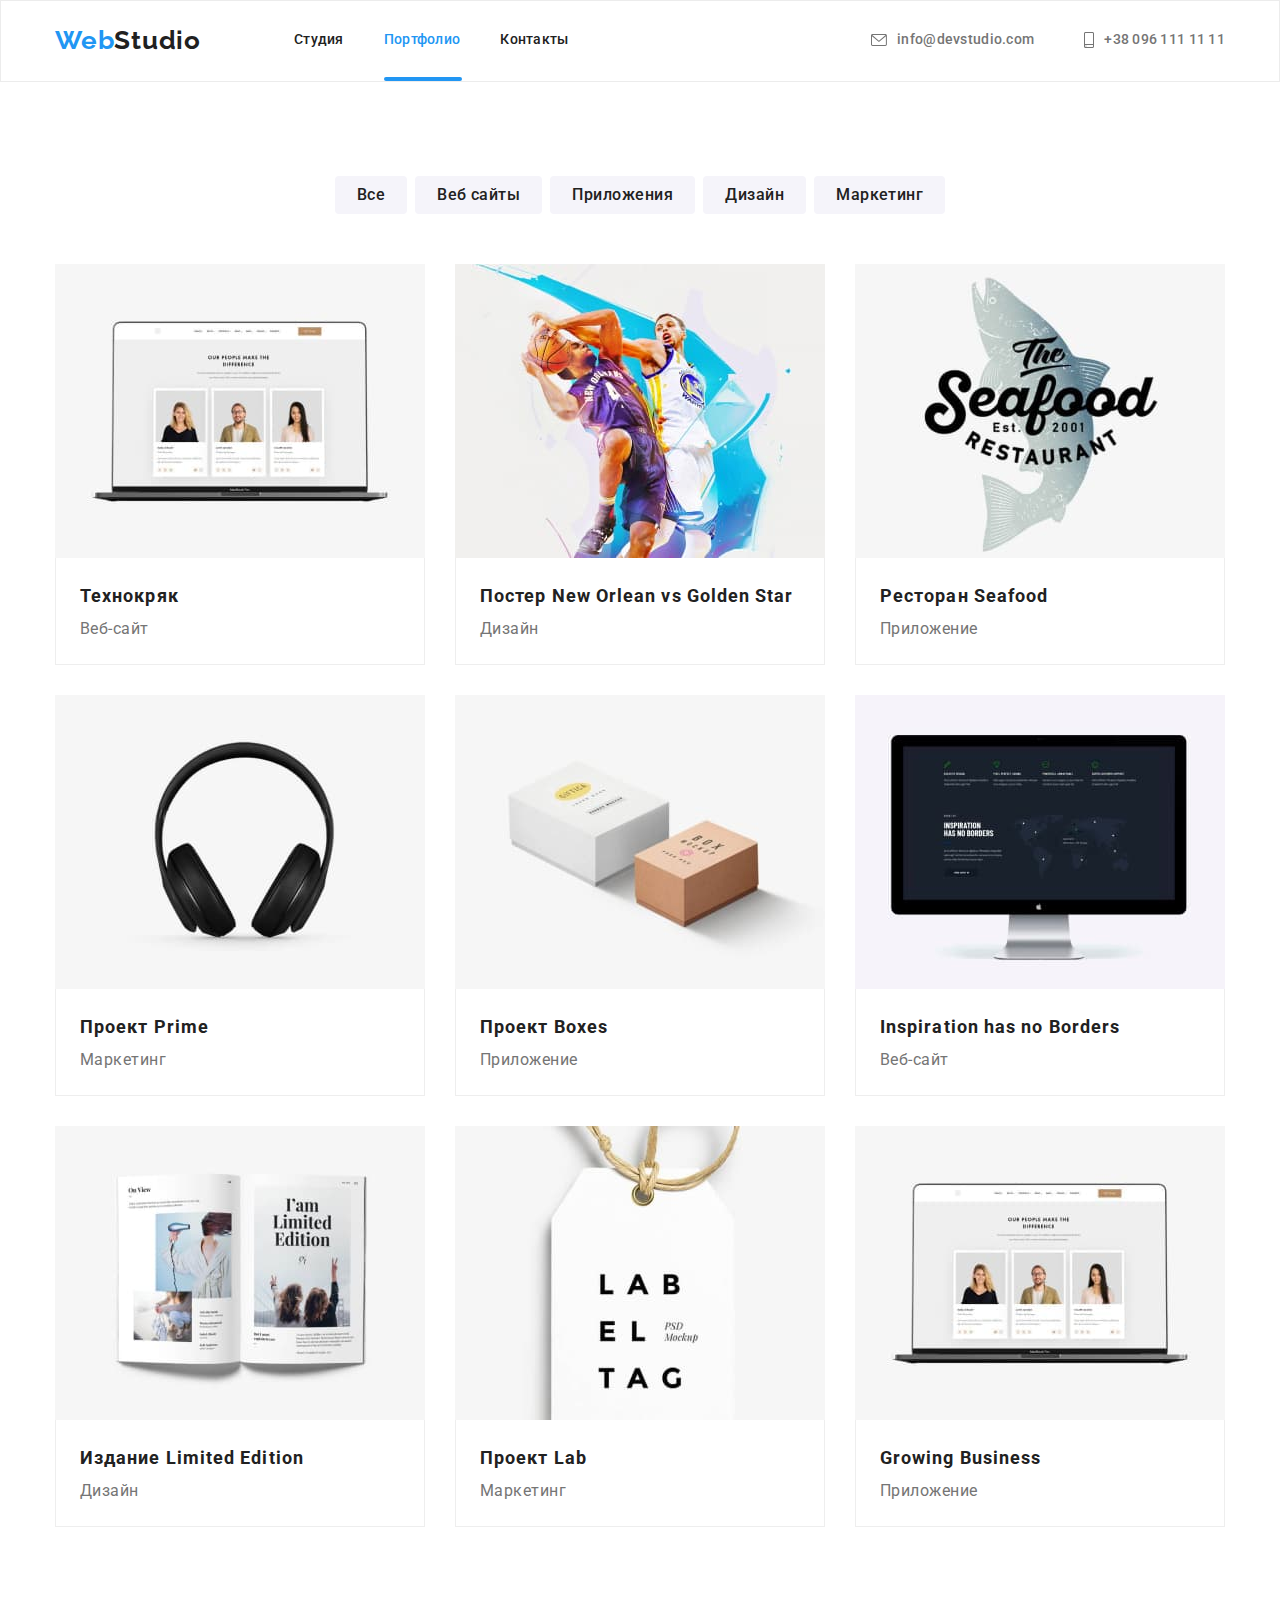
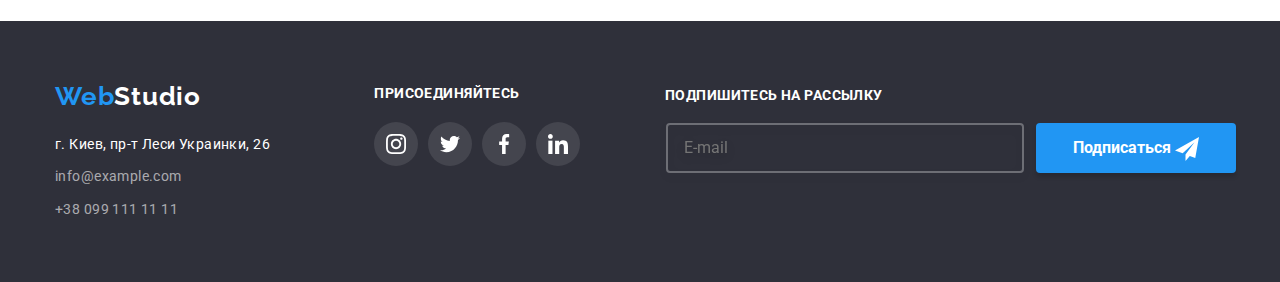
==== portfolio.html @ dbc141f5 "начало дз" ====
<!DOCTYPE html>
<html lang="ru">

<head>
    <meta charset="UTF-8">
    <meta http-equiv="X-UA-Compatible" content="IE=edge">
    <meta name="viewport" content="width=device-width, initial-scale=1.0">
    <title>WebStudio</title>
<link rel="preconnect" href="https://fonts.gstatic.com">
<link href="https://fonts.googleapis.com/css2?family=Raleway:wght@700&family=Roboto:wght@400;500;700;900&display=swap"
    rel="stylesheet">
<link rel="stylesheet" href="https://cdnjs.cloudflare.com/ajax/libs/modern-normalize/1.0.0/modern-normalize.min.css" />
<link rel="stylesheet" href="https://cdnjs.cloudflare.com/ajax/libs/animate.css/4.1.1/animate.min.css" />
<link rel="stylesheet" href="./css/main.min.css">
</head>
<body>
                                            
                                             
   <!-- HEADER -->
   <header class="header">
    <div class="container header-container"> 
      <nav class="navigation">
          <a class="logo link animate__bounce" href="./index.html" lang="en">
              <span class="logo-text"><span class="logo-two">Web</span>Studio</span>
          </a>

          <ul class="nav list">

              <li class="space"><a href="./index.html" class="link">Cтудия</a> </li>
              <li class="space"><a href="./portfolio.html" class="link current current-portfolio">Портфолио</a> </li>
              <li class="space"><a href="#" class="link">Контакты</a> </li>
          </ul>

      </nav>

      <ul class="contacts-top">
          <li class="header-contacts">
              <a href="mailto:info@devstudio.com" class="link mail-link">
               <svg class="mail-icon" width=16 height=12>
              <use href="./images/sprite.svg#icon-envelope-icon"> 
              </use>
              </svg>info@devstudio.com </a>
          </li>
          <li class="header-contacts">
              <a href="tel:+380961111111" class="link tel-link">
                  <svg class="tel-icon" width=10 height=16>
                  <use href="./images/sprite.svg#icon-smartphone-icon">
                  </use>
              </svg>+38 096 111 11 11</a>
          </li>
      </ul>
  </div>
  </header>
  <main>                                 

                                                             <!--h1 фильтра  -->
      <section class="portfolio section">
        <div class="container">
                                                      
<ul class="filters list parents"> 
   <li class="button-li"> <button type= "button" class="item"> Все </button> </li>
   <li class="button-li"> <button type="button" class="item"> Веб сайты </button> </li>
   <li class="button-li"> <button type="button" class="item"> Приложения </button> </li>
   <li class="button-li"> <button type="button" class="item"> Дизайн </button> </li>
  <li>  <button type="button" class="item"> Маркетинг </button> </li>
</ul>
                                                    <!-- h2 список наших проектов-->

                                                    
<ul class="projects list parents-projects"> 

    <li class="portfolio-page">
     <a href="#" class="portfolio-link">
        <div class="wrapper-portfolio">
          <img src="./images/laptop.jpg" alt="ноутбук" width="370" height="294">
          <p class="overlay-portfolio">Технокряк это современная площадка распространения коронавируса. Компании используют эту
            платформу для цифрового шпионажа и атак на защищённые сервера конкурентов.</p>
    </div>
    <div class="card"> 
        <h3 class="project-title">Технокряк</h3>
        <p class="project-type">Веб-сайт</p>
    </div>
    </a>
</li>

<li class="portfolio-page">
<a href="#" class="portfolio-link">
    <div class="wrapper-portfolio">
    <img src="./images/neworlean.jpg" alt="баскетболист" width="370" height="294">
    <p class="overlay-portfolio">Технокряк это современная площадка распространения коронавируса. Компании используют эту
        платформу для цифрового шпионажа и атак на защищённые сервера конкурентов.</p>
    </div>
<div class="card"> 
    <h3 class="project-title">Постер <span lang="en">New Orlean vs Golden Star</span> </h3>
    <p class="project-type">Дизайн</p>
</div>
</a>

</li>

<li class="portfolio-page">
    <a href="#" class="portfolio-link"> 
    <div class="wrapper-portfolio">
        <img src="./images/seafood.jpg" width="370" height="294" alt="лого ресторана">
       <p class="overlay-portfolio">Технокряк это современная площадка распространения коронавируса. Компании используют эту платформу для цифрового
    шпионажа и атак на защищённые сервера конкурентов.
       </p>    
    </div>

<div class="card">
    <h3 class="project-title">Ресторан <span lang="en">Seafood</span></h3>
    <p class="project-type">Приложение</p>
 </div>
    </a>
</li>

<li class="portfolio-page">
<a href="#" class="portfolio-link">
<div class="wrapper-portfolio">
    <img src="./images/headphones.jpg" alt="Наушники" width="370" height="294">
    <p class="overlay-portfolio">Технокряк это современная площадка распространения коронавируса. Компании используют эту
        платформу для цифрового
        шпионажа и атак на защищённые сервера конкурентов. </p>
</div>
<div class="card">
    <h3 class="project-title">Проект <span lang="en">Prime</span></h3>
    <p class="project-type"> Маркетинг</p>
</div>
</a>
</li>

<li class="portfolio-page">
    <a href="#" class="portfolio-link">
        <div class="wrapper-portfolio">
        <img src="./images/boxes.jpg" alt="Коробки" width="370" height="294">
        <p class="overlay-portfolio">Технокряк это современная площадка распространения коронавируса. Компании используют эту
    платформу для цифрового
    шпионажа и атак на защищённые сервера конкурентов. </p>
        </div>
<div class="card"> 
        <h3 class="project-title">Проект <span lang="en">Boxes</span></h3>
        <p class="project-type">Приложение</p>
</div>  
</a>
</li>

<li class="portfolio-page">
    <a href="#" class="portfolio-link">
        <div class="wrapper-portfolio">
        <img src="./images/computer.jpg" alt="компьютер" width="370" height="294">
        <p class="overlay-portfolio">Технокряк это современная площадка распространения коронавируса. Компании используют эту
            платформу для цифрового шпионажа и атак на защищённые сервера конкурентов. </p>
    </div>
    <div class="card">
        <h3 class="project-title"><span lang="en">Inspiration has no Borders</span></h3>
        <p class="project-type">Веб-сайт</p>
    </div>
    </a>
</li>

<li class="portfolio-page"> 
    <a href="#" class="portfolio-link">
        <div class="wrapper-portfolio">
        <img src="./images/limitededition.jpg" alt="Издание журнала" width="370" height="294">
        <p class="overlay-portfolio">Технокряк это современная площадка распространения коронавируса. Компании используют эту
            платформу для цифрового шпионажа и атак на защищённые сервера конкурентов. </p>
    </div>
    <div class="card"> 
        <h3 class="project-title">Издание <span lang="en">Limited Edition</span></h3>
        <p class="project-type">Дизайн</p>
    </div>
    </a>
</li>

<li class="portfolio-page">
    <a href="#" class="portfolio-link">
        <div class="wrapper-portfolio">
        <img src="./images/lab.jpg" alt="Маркетинговый проект" width="370" height="294">
        <p class="overlay-portfolio">Технокряк это современная площадка распространения коронавируса. Компании используют эту
            платформу для цифрового шпионажа и атак на защищённые сервера конкурентов. </p>
    </div>
    <div class="card">
        <h3 class="project-title">Проект <span lang="en">Lab</span></h3>
        <p class="project-type">Маркетинг</p>
    </div>
    </a>
</li>

<li class="portfolio-page">
    <a href="#" class="portfolio-link">
        <div class="wrapper-portfolio">
        <img src="./images/growingb.jpg" alt="ноутбук" width="370" height="294">
        <p class="overlay-portfolio">Технокряк это современная площадка распространения коронавируса. Компании используют эту
            платформу для цифрового шпионажа и атак на защищённые сервера конкурентов. </p>
    </div>
    <div class="card"> 
        <h3 class="project-title"><span lang="en">Growing Business</span></h3>
        <p class="project-type">Приложение</p>
    </div>
    </a>
</li>
</ul>
</div>
</section>
</main>
                                                            <!-- FOOTER -->
    <footer class="footer">
        <div class="container">
         <div class="footer-wrapper">
         <div class="footer-address-wrapper">
        <a class="logo link" href="./index.html" lang="en">
            <span class="footer-logo-studio"><span class="footer-web">Web</span>Studio</span>
        </a>
        <address class="footer-address">г. Киев, пр-т Леси Украинки, 26</address>

        <ul>
            <li class="footer-contact">
                <a class="footer-mail" href="mailto:info@example.com">info@example.com</a>
            </li>

            <li class="footer-contact">
                <a class="footer-tel" href="tel:+380991111111">+38 099 111 11 11</a>
            </li>
        </ul>
       </div>

            <div class="footer-social"> 
                
                <p class="footer-social-title">Присоединяйтесь</p>
               
                <ul class="footer-social-list">
                    <li class="footer-social-item">
                        <a href="#" class="footer-social-link">
                         <svg class="social-list__icon">
                            <use href="./images/sprite.svg#icon-instagram">
                        
                            </use>
                        </svg>
                       </a>
                    </li>

                      <li class="footer-social-item">
                        <a href="#" class="footer-social-link">            
                                <svg class="social-list__icon">
                                    <use href="./images/sprite.svg#icon-twitter">
                                
                                    </use>
                                </svg>
                        </a>
                    </li>
                        <li class="footer-social-item">
                           <a href="#" class="footer-social-link"> 
                            <svg class="social-list__icon">
                                
                                <use href="./images/sprite.svg#icon-facebook">
                                </use>
                            </svg>
                       </a>
                  </li>
                <li class="footer-social-item">
                    <a href="#" class="footer-social-link">
                        <svg class="social-list__icon">
                            <use href="./images/sprite.svg#icon-linkedin">
                        
                            </use>
                        </svg>
                    </a>
                  </li>  
                </ul>
            </div>
            <div class="div-input-wrapper">
                <form class="footer-form">
                    <p class="input-text">Подпишитесь на рассылку</p>
                    <div class="div-input-wrapper">
                        <label>
                            <input type="email" name="Email" class="form-input-email" placeholder="E-mail" required>
                        </label>
                        <button class="btn-footer" type="submit">Подписаться
                            <svg class="icon-send-footer" width=24 height=24>
                                <use href="./images/sprite.svg#icon-icon-send"></use>
                            </svg>
                        </button>
                    </div>
                </form>
            </div>
         </div>
      </div>
    </footer>

 </body>    

 </html>
---- css/main.min.css ----
:root{--primary-text-color: #000000;--secondary-text-color: #757575;--primary-white-color: #ffffff;--title-text-color: #212121;--accent-color: #2196f3;--accentbgr-color: #188ce8;--darkbgr-color: #2f303a;--mainbgr-color: #e5e5e5;--mainbgrtwo-color: #f5f4fa;--logo-font: Raleway;--main-font: Roboto}.visually-hidden{position:absolute !important;clip:rect(1px 1px 1px 1px);clip:rect(1px, 1px, 1px, 1px);padding:0 !important;border:0 !important;height:1px !important;width:1px !important;overflow:hidden}h1,h2,h3,h4,h5,h6,p{margin-top:0;margin-bottom:0}ul,ol{margin-top:0;margin-bottom:0;padding-left:0}img{display:block}body{background-color:var(--primary-white-color);color:var(--primary-text-color);font-family:var(--main-font),sans-serif}.link{text-decoration:none;color:inherit}ul{list-style:none}a{display:block;text-decoration:none}.section{padding-top:94px;padding-bottom:94px}.container{width:1200px;padding-left:15px;padding-right:15px;margin:0 auto}.social-list{display:flex;justify-content:space-between}.social-list__link{display:flex;align-items:center;justify-content:center;width:40px;height:40px;border-radius:50%;background-color:var(--primary-white-color);fill:#afb1b8;transition:background-color 250ms cubic-bezier(0.4, 0, 0.2, 1),fill 250ms cubic-bezier(0.4, 0, 0.2, 1)}.social-list__link:focus,.social-list__link:hover{fill:var(--primary-white-color);background-color:var(--accent-color)}.social-list__icon{width:20px;height:20px}.footer-social-list{display:flex}.footer-social-item{margin-left:10px}.footer-social-link{display:flex;background-color:rgba(255,255,255,0.1);justify-content:center;align-items:center;width:44px;height:44px;border-radius:50%;fill:var(--primary-white-color);transition:background-color 250ms cubic-bezier(0.4, 0, 0.2, 1),fill 250ms cubic-bezier(0.4, 0, 0.2, 1)}.footer-social-link:focus,.footer-social-link:hover{background-color:var(--accent-color)}.backdrop{position:fixed;top:0;left:0;width:100vw;height:100vh;background-color:rgba(0,0,0,0.2);transition-duration:250ms;transition-timing-function:cubic-bezier(0.4, 0, 0.2, 1)}.is-hidden{opacity:0;visibility:hidden;pointer-events:none}.modal{position:absolute;left:50%;top:50%;width:528px;height:581px;background-color:var(--primary-white-color);transform:translate(-50%, -50%);padding:40px}.close-btn{position:absolute;width:30px;height:30px;top:8px;right:8px;border-radius:50%;cursor:pointer;border:1px solid rgba(0,0,0,0.1);background-color:transparent;padding:0}.close-btn:focus .modal-icon,.close-btn:hover .modal-icon{fill:var(--accent-color)}.modal-icon{fill:#212121;position:absolute;top:50%;left:50%;transform:translate(-50%, -50%);transition:fill 250ms cubic-bezier(0.4, 0, 0.2, 1)}.modal-form{display:flex;flex-direction:column}.modal-form-head{font-family:var(--main-font);font-style:normal;font-weight:bold;font-size:20px;line-height:23px;text-align:center;letter-spacing:0.03em;color:var(--title-text-color);margin-bottom:30px}.modal-form-input{width:100%;height:40px;border:1px solid rgba(33,33,33,0.2);box-sizing:border-box;border-radius:4px;padding-left:42px;transition:border-color 250ms cubic-bezier(0.4, 0, 0.2, 1)}.modal-form-input:focus,.modal-form-input:hover{outline:none;border-color:var(--accent-color)}.modal-form-label{margin-top:10px;font-family:var(--main-font);font-style:normal;font-weight:normal;font-size:12px;line-height:14px;letter-spacing:0.01em;color:var(--secondary-text-color)}.modal-form-input-wrapper{position:relative;margin-top:4px;display:block}.modal-input-icon{position:absolute;top:50%;transform:translateY(-50%);left:12px;width:18px;height:18px;transition:fill 250ms cubic-bezier(0.4, 0, 0.2, 1)}.modal-form-input:focus+.modal-input-icon,.modal-form-input:hover+.modal-input-icon{fill:var(--accent-color)}.modal-form-message{width:100%;height:120px;margin-top:4px;padding:12px 16px;resize:none;transition:border-color 250ms cubic-bezier(0.4, 0, 0.2, 1);border:1px solid rgba(33,33,33,0.2);border-radius:4px}.modal-form-message:focus,.modal-form-message:hover{outline:none;border-color:var(--accent-color)}.modal-form-message::placeholder{color:var(--secondary-text-color)}.modal-form-checkbox:checked+.modal-form-checkbox-label::before{background-image:url(../images/icon-check.jpg);background-origin:border-box;border-color:transparent}.modal-form-checkbox-label{display:flex;align-items:center;font-family:var(--main-font);font-style:normal;font-weight:normal;font-size:14px;line-height:1.71;letter-spacing:0.03em;color:var(--secondary-text-color);margin-top:20px;margin-bottom:20px}.modal-form-checkbox-label::before{content:"";display:block;width:16px;height:15px;border:2px solid #212121;border-radius:2px;cursor:pointer;margin-right:7px}.modal-form-label-link{color:var(--accent-color)}.modal-form-btn{font-family:var(--main-font);font-style:normal;font-weight:bold;font-size:16px;line-height:30px;border:none;text-align:center;letter-spacing:0.06em;margin:0 auto;color:#ffffff;width:200px;height:50px;background-color:var(--accent-color);box-shadow:0px 4px 4px rgba(0,0,0,0.15);border-radius:4px;cursor:pointer;transition:background-color 250ms cubic-bezier(0.4, 0, 0.2, 1)}.modal-form-btn:hover,.modal-form-btn:focus{background-color:var(--accentbgr-color)}.header{padding-top:24px;padding-bottom:25px;border:1px solid #ececec}.header-container{display:flex;align-items:center}.navigation{display:flex;align-items:center}.nav{display:flex;align-items:center}.contacts-top{display:flex;align-items:center;margin-left:auto}.logo-two{font-family:var(--logo-font);font-style:normal;font-weight:700;font-size:26px;line-height:1.19;letter-spacing:0.03em;color:var(--accent-color)}.logo-text{font-family:var(--logo-font);font-style:normal;font-weight:700;font-size:26px;line-height:1.19;letter-spacing:0.03em;color:var(--title-text-color)}.logo{margin-right:93px;animation-duration:250ms}.nav{font-family:Roboto;font-style:normal;font-weight:500;font-size:14px;line-height:1.14;letter-spacing:0.02em;color:#212121}.nav>li:not(:last-child){margin-right:40px}.link:hover,.link:focus{color:var(--accent-color)}.list .link.current{color:var(--accent-color)}.contacts-top .link{font-family:var(--main-font);font-style:normal;font-weight:500;font-size:14px;line-height:1.14;letter-spacing:0.02em;color:#757575}.contacts-top .link:hover,.contacts-top .link:focus{color:var(--accent-color)}.header-contacts:not(:last-child){margin-right:50px}.tel-icon,.mail-icon{margin-right:10px;fill:#757575;transition:fill 250ms cubic-bezier(0.4, 0, 0.2, 1)}.mail-link:hover .mail-icon,.mail-link:focus .modal-icon,.tel-link:hover .tel-icon,.tel-link:focus .tel-icon{fill:var(--accent-color)}.mail-icon:hover,.mail-icon:focus{fill:var(--accent-color)}.tel-icon:hover,.tel-icon:focus{fill:var(--accent-color)}.mail-link,.tel-link{display:flex;align-items:center}.space{position:relative}.current-studio::after{content:"";display:block;position:absolute;width:48px;height:4px;background:var(--accent-color);border-radius:2px;bottom:-33px}.current-portfolio::after{content:"";display:block;position:absolute;width:78px;height:4px;bottom:-33px;background:#2196f3;border-radius:2px}.link{transition:color 250ms cubic-bezier(0.4, 0, 0.2, 1)}.hero-title{font-family:var(--main-font);font-style:normal;font-weight:900;font-size:44px;line-height:1.36;text-align:center;letter-spacing:0.06em;text-transform:uppercase;color:var(--primary-white-color)}.hero{background-color:var(--darkbgr-color);padding-top:200px;padding-bottom:200px;width:1600px;text-align:center;background-size:cover;background-image:linear-gradient(rgba(47,48,58,0.4), rgba(47,48,58,0.4)),url(../images/bg.jpg)}.hero-btn{color:var(--primary-white-color);background-color:var(--accent-color);font-family:var(--main-font);font-weight:700;font-size:16px;line-height:1.88;display:flex;letter-spacing:0.06em;box-shadow:0px 4px 4px rgba(0,0,0,0.15);border-radius:4px;cursor:pointer;margin-top:40px;margin-right:auto;margin-left:auto;padding-top:10px;padding-right:32px;padding-bottom:10px;padding-left:32px;border:none;transition:background-color 250ms cubic-bezier(0.4, 0, 0.2, 1),color 250ms cubic-bezier(0.4, 0, 0.2, 1)}.hero-btn:hover,.hero-btn:focus{background-color:var(--accentbgr-color)}.advantages-container{display:flex;justify-content:space-between}.advantages,.about{background-color:var(--primary-white-color)}.advantages-title{font-family:var(--main-font);font-style:normal;font-weight:bold;font-size:14px;line-height:1.14;letter-spacing:0.03em;text-transform:uppercase;color:var(--title-text-color)}.advantages-item{font-family:var(--main-font);font-style:normal;font-weight:normal;font-size:14px;line-height:1.71;letter-spacing:0.03em;color:var(--secondary-text-color);margin-top:10px}.advantages-li:not(:last-child){margin-right:30px}.icon-container{display:flex;justify-content:center;align-items:center;width:270px;height:120px;background:#f5f4fa;border-radius:4px;margin-bottom:30px}.about-container__wrapper{position:relative}.about-container__overlay{font-family:var(--main-font);font-style:normal;font-weight:bold;font-size:14px;line-height:16px;text-align:center;letter-spacing:0.03em;text-transform:uppercase;padding-top:27px;padding-bottom:27px;color:#ffffff;position:absolute;background-color:rgba(47,48,58,0.8);width:100%;height:70px;bottom:0px}.about-title{font-family:var(--main-font);font-style:normal;font-weight:bold;font-size:36px;line-height:1.16;text-align:center;letter-spacing:0.03em;color:var(--title-text-color);margin-bottom:50px}.advantages-container{display:flex;justify-content:space-between}.about-container{display:flex;justify-content:space-between}.team-section{background-color:var(--mainbgrtwo-color)}.team-title{font-family:var(--main-font);font-style:normal;font-weight:bold;font-size:36px;line-height:1.16;text-align:center;letter-spacing:0.03em;color:var(--title-text-color);margin-bottom:50px}.team-container__name{font-family:var(--main-font);font-style:normal;font-weight:500;font-size:16px;line-height:1.18;letter-spacing:0.03em;color:var(--title-text-color);text-align:center;margin-bottom:10px}.team-container__job{font-family:var(--main-font);font-style:normal;font-weight:normal;font-size:16px;line-height:19px;letter-spacing:0.03em;color:var(--secondary-text-color);text-align:center;margin-bottom:30px}.team-container__div{padding-top:30px;padding-bottom:30px;box-shadow:0px 4px 4px rgba(0,0,0,0.12),0px 1px 1px rgba(0,0,0,0.14),0px 2px 1px rgba(0,0,0,0.2);border-radius:0px 0px 4px 4px;background-color:var(--primary-white-color);padding-left:44px;padding-right:44px}.team-container__card{margin-left:30px;flex-basis:calc((100% - 120px) / 4)}.team-container{display:flex;margin-left:-30px}.subtitle{font-family:var(--main-font);font-style:normal;font-weight:bold;font-size:36px;line-height:1.16;text-align:center;letter-spacing:0.03em;color:#212121;margin-bottom:50px}.clients-list{display:flex;justify-content:space-between}.clients-list-link:hover,.clients-list-link:focus{fill:var(--accent-color);border:1px solid var(--accent-color)}.clients-list-link{width:170px;height:92px;border:1px solid #afb1b8;border-radius:4px;display:flex;justify-content:center;align-items:center;fill:#afb1b8;transition:fill 250ms cubic-bezier(0.4, 0, 0.2, 1)}.clients-list-link:hover,.clients-list-link:focus{fill:var(--accent-color);border:1px solid var(--accent-color)}.footer{background-color:var(--darkbgr-color);padding-top:60px;padding-bottom:60px}.footer-web{font-family:var(--logo-font);font-style:normal;font-weight:bold;font-size:26px;line-height:1.19;letter-spacing:0.03em;color:var(--accent-color)}.footer-logo-studio{font-family:var(--logo-font);font-style:normal;font-weight:bold;font-size:26px;line-height:1.19;letter-spacing:0.03em;color:var(--primary-white-color)}.footer-address{font-family:var(--main-font);font-style:normal;font-weight:normal;font-size:14px;line-height:1.72;letter-spacing:0.03em;color:var(--primary-white-color);margin-top:20px;margin-bottom:9px;transition:color 250ms cubic-bezier(0.4, 0, 0.2, 1)}.footer-mail,.footer-tel{font-family:var(--main-font);font-style:normal;font-weight:normal;font-size:14px;line-height:1.71;letter-spacing:0.03em;color:rgba(255,255,255,0.6);transition:color 250ms cubic-bezier(0.4, 0, 0.2, 1)}.footer-mail,.footer-mail,.footer-tel,.footer-tel{text-decoration:none}.footer-address:focus,.footer-address:hover,.footer-mail:hover,.footer-mail:focus,.footer-tel:hover,.footer-tel:focus{color:var(--accent-color)}.footer-mail,.footer-tel{text-decoration:none}.footer-contact:not(:last-child){margin-bottom:9px}.footer-wrapper{display:flex}.footer-social{margin-left:70px;margin-top:5px;justify-content:center;text-align:center}.footer-social-title{margin-bottom:20px;margin-right:50px;font-family:var(--main-font);font-style:normal;font-weight:bold;font-size:14px;line-height:1.14;letter-spacing:0.03em;text-transform:uppercase;color:var(--primary-white-color)}.footer-social-list{display:flex}.footer-social-item{margin-left:10px}.footer-social-link{display:flex;background-color:rgba(255,255,255,0.1);justify-content:center;align-items:center;width:44px;height:44px;border-radius:50%;fill:var(--primary-white-color);transition:background-color 250ms cubic-bezier(0.4, 0, 0.2, 1),fill 250ms cubic-bezier(0.4, 0, 0.2, 1)}.footer-social-link:focus,.footer-social-link:hover{background-color:var(--accent-color)}.div-input-wrapper{display:flex;margin-top:5px;margin-left:43px}.input-text{font-family:var(--main-font);font-style:normal;font-weight:bold;font-size:14px;line-height:16px;letter-spacing:0.03em;text-transform:uppercase;color:var(--primary-white-color);margin-top:1px;margin-left:42px;margin-bottom:20px}.form-input-email{width:358px;height:50px;border:2px solid rgba(255,255,255,0.3);box-sizing:border-box;filter:drop-shadow(0px 4px 4px rgba(0,0,0,0.15));border-radius:4px;outline:none;background-color:transparent;color:var(--primary-white-color);padding-left:16px}.btn-footer{position:relative;width:200px;height:50px;background-color:var(--accent-color);box-shadow:0px 4px 4px rgba(0,0,0,0.15);border-radius:4px;cursor:pointer;border:none;color:#ffffff;font-family:var(--main-font);font-style:normal;font-weight:bold;font-size:16px;line-height:30px;margin-left:12px;transition:background-color 250ms cubic-bezier(0.4, 0, 0.2, 1),color 250ms cubic-bezier(0.4, 0, 0.2, 1),box-shadow 250ms cubic-bezier(0.4, 0, 0.2, 1)}.btn-footer:hover,.btn-footer:focus{background-color:var(--accentbgr-color)}.icon-send-footer{vertical-align:middle}.main{background-color:var(--mainbgrtwo-color)}.filters .item{background-color:var(--mainbgrtwo-color);color:var(--title-text-color);font-family:var(--main-font);font-weight:500;font-size:16px;line-height:1.64;text-align:center;letter-spacing:0.03em;cursor:pointer;background:#f5f4fa;border-radius:4px;border:none;padding:6px 22px;transition:color 250ms cubic-bezier(0.4, 0, 0.2, 1),background-color 250ms cubic-bezier(0.4, 0, 0.2, 1)}.filters .item:hover,.filters .item:focus{background-color:var(--accent-color);color:var(--primary-white-color);box-shadow:0px 3px 1px rgba(0,0,0,0.1),0px 1px 2px rgba(0,0,0,0.08),0px 2px 2px rgba(0,0,0,0.12);border-radius:4px;box-shadow:0px 3px 1px rgba(0,0,0,0.1),0px 1px 2px rgba(0,0,0,0.08),0px 2px 2px rgba(0,0,0,0.12)}.button-li{margin-right:8px}.parents{display:flex;text-align:center;justify-content:center;margin-bottom:50px}.card{background:#ffffff;border:1px solid #eeeeee;box-sizing:border-box;border-top:none;padding:20px 24px}.parents-projects{display:flex;flex-wrap:wrap;margin-left:-30px;margin-top:-30px}.portfolio-page{margin-left:30px;margin-top:30px;flex-basis:calc((100% - 90px) / 3)}.portfolio-link{text-decoration:none;display:block;transition:box-shadow 250ms cubic-bezier(0.4, 0, 0.2, 1)}.portfolio-link:hover,.portfolio-link:focus{box-shadow:0px 1px 1px rgba(0,0,0,0.12),0px 4px 4px rgba(0,0,0,0.06),1px 4px 6px rgba(0,0,0,0.16)}.project-title{font-family:var(--main-font);font-style:normal;font-weight:bold;font-size:18px;line-height:2;letter-spacing:0.06em;color:var(--title-text-color)}.project-type{font-family:var(--main-font);font-style:normal;font-weight:normal;font-size:16px;line-height:1.87;letter-spacing:0.03em;color:var(--secondary-text-color)}.wrapper-portfolio{position:relative;overflow:hidden}.overlay-portfolio{position:absolute;background-color:rgba(33,150,243,0.9);font-family:var(--main-font);font-style:normal;font-weight:normal;font-size:18px;line-height:1.55;padding:63px 24px 63px 23px;width:100%;height:100%;overflow:auto;top:0;left:0;letter-spacing:0.03em;color:var(--primary-white-color);transform:translateY(100%);transition:transform 250ms cubic-bezier(0.4, 0, 0.2, 1)}.portfolio-page:focus .overlay-portfolio,.portfolio-page:hover .overlay-portfolio{transform:translateY(0%)}
/*# sourceMappingURL=main.min.css.map */
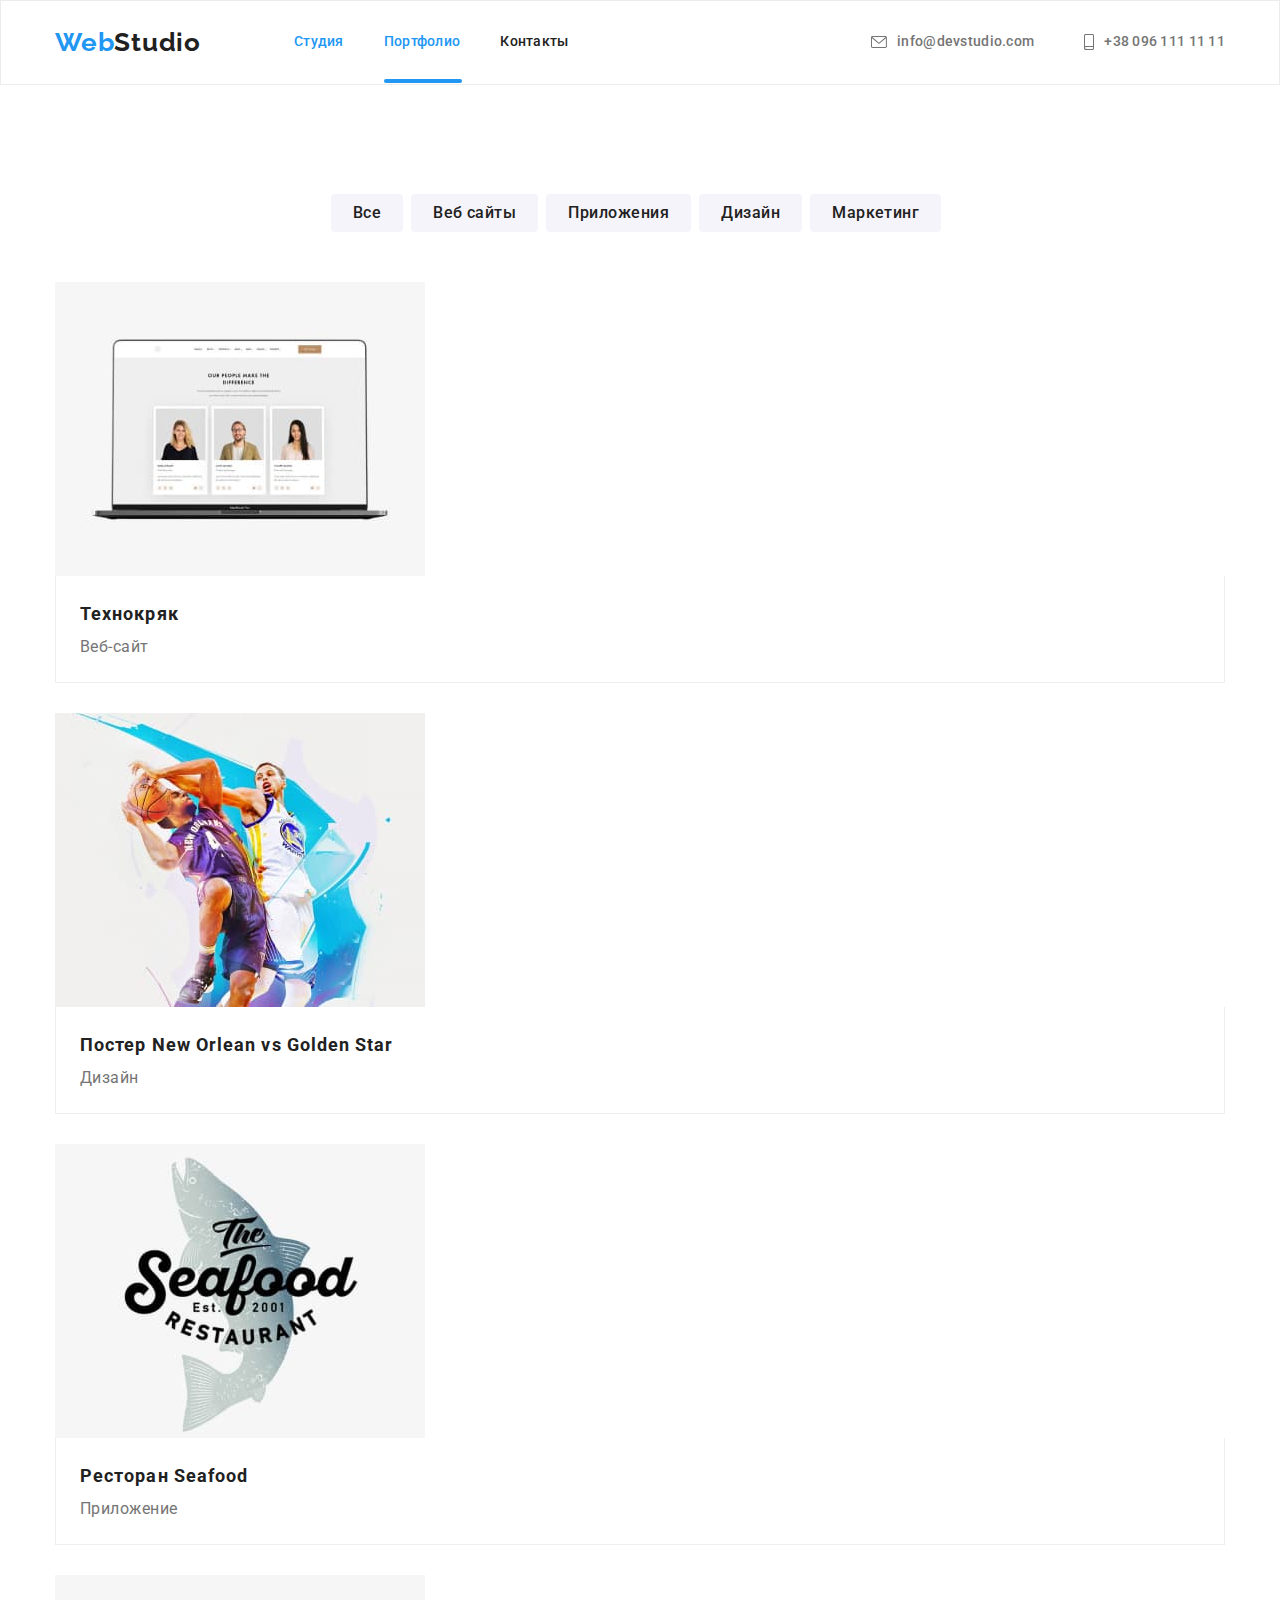
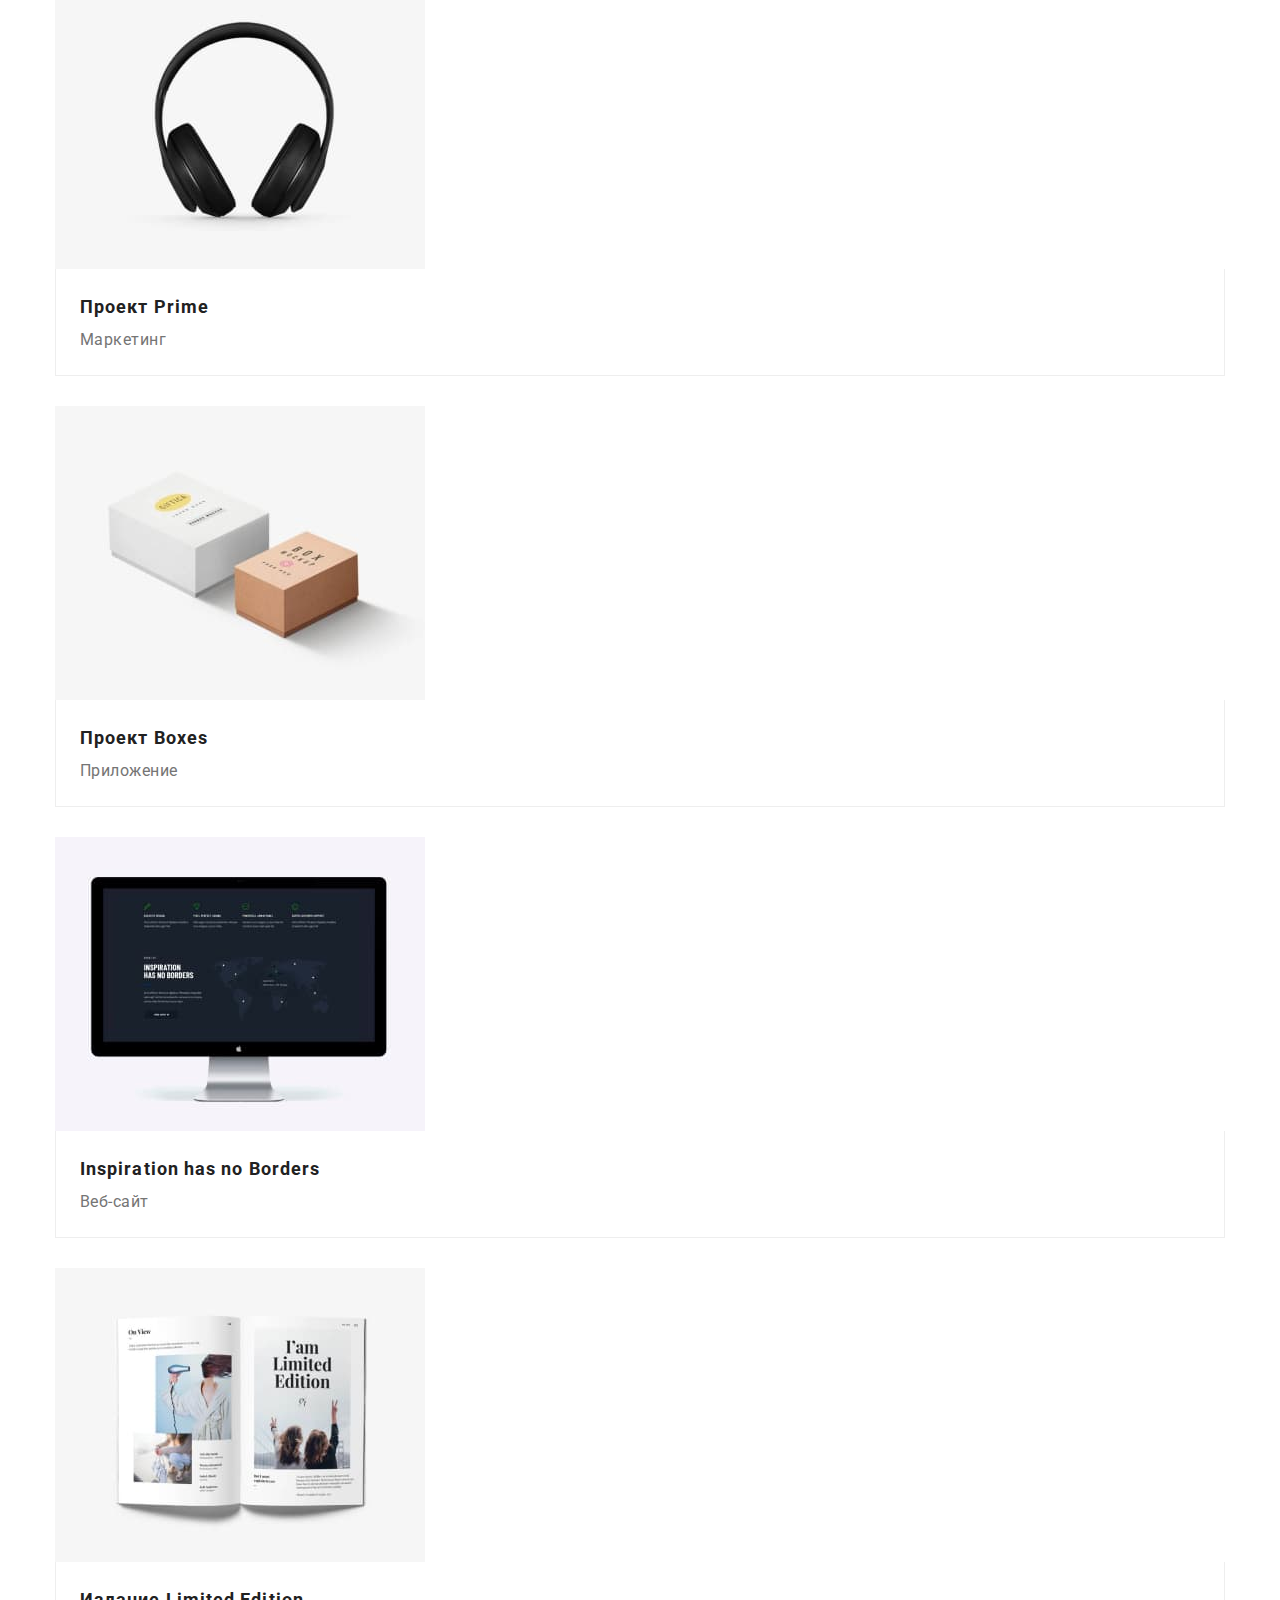
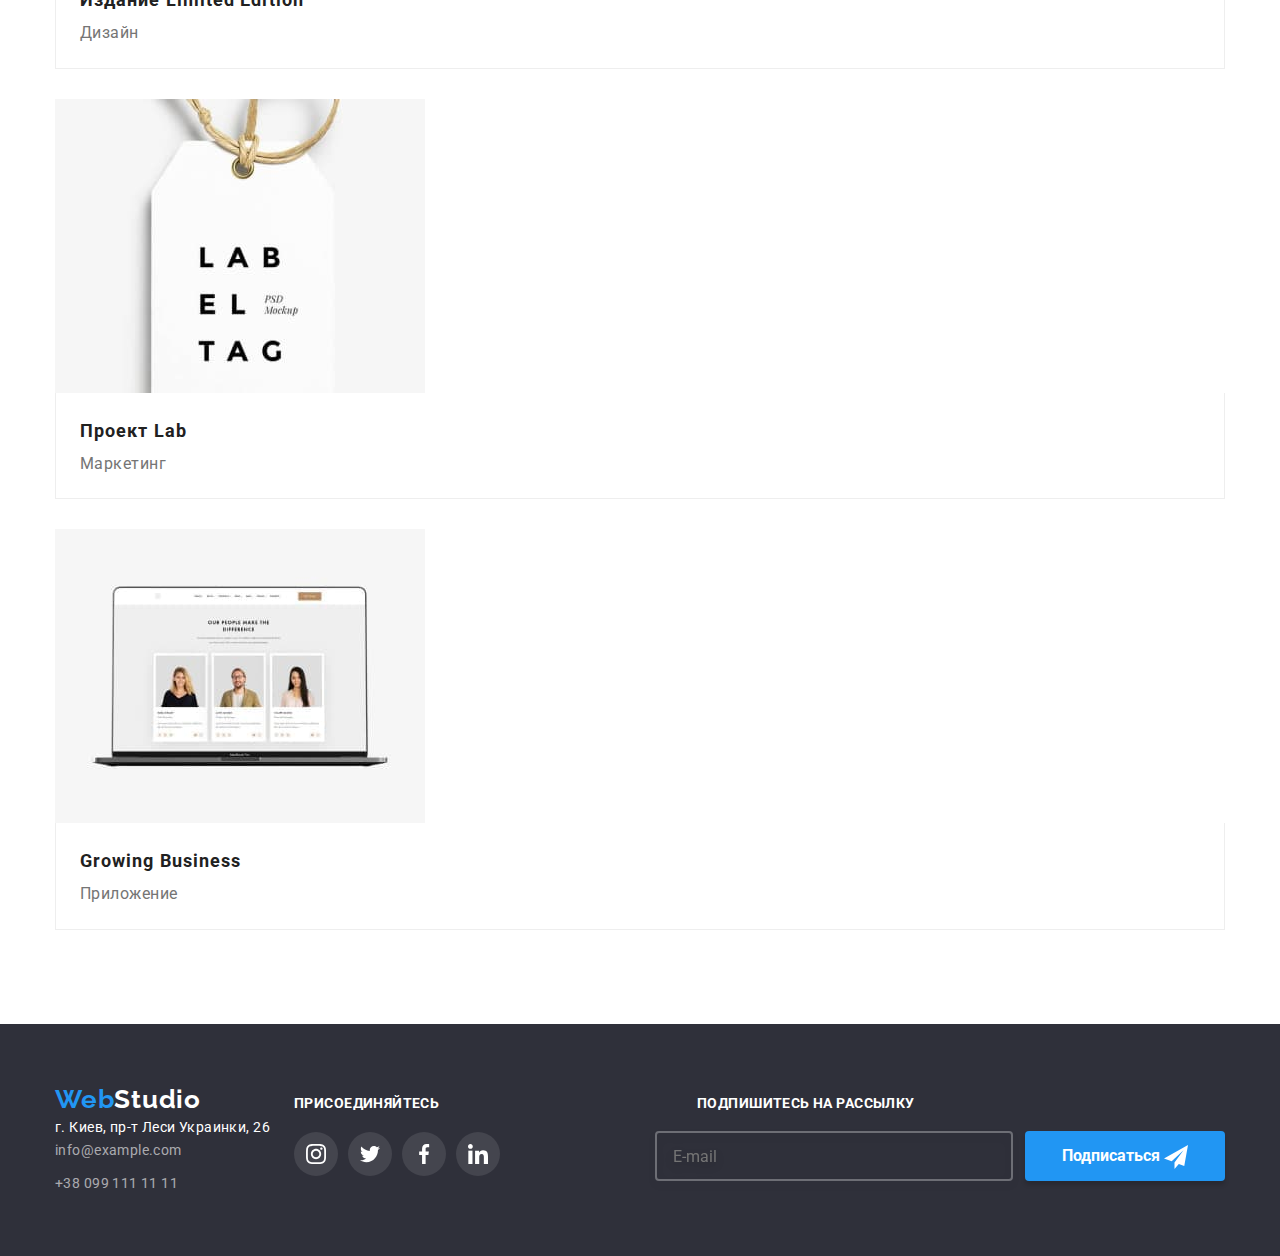
==== commit 77899b90: "сделал кнокпи фильтров  на стр.портфолио" ====
--- a/portfolio.html
+++ b/portfolio.html
@@ -17,40 +17,100 @@
                                             
                                              
    <!-- HEADER -->
-   <header class="header">
-    <div class="container header-container"> 
-      <nav class="navigation">
-          <a class="logo link animate__bounce" href="./index.html" lang="en">
-              <span class="logo-text"><span class="logo-two">Web</span>Studio</span>
-          </a>
-
-          <ul class="nav list">
-
-              <li class="space"><a href="./index.html" class="link">Cтудия</a> </li>
-              <li class="space"><a href="./portfolio.html" class="link current current-portfolio">Портфолио</a> </li>
-              <li class="space"><a href="#" class="link">Контакты</a> </li>
-          </ul>
-
-      </nav>
-
-      <ul class="contacts-top">
-          <li class="header-contacts">
-              <a href="mailto:info@devstudio.com" class="link mail-link">
-               <svg class="mail-icon" width=16 height=12>
-              <use href="./images/sprite.svg#icon-envelope-icon"> 
-              </use>
-              </svg>info@devstudio.com </a>
-          </li>
-          <li class="header-contacts">
-              <a href="tel:+380961111111" class="link tel-link">
-                  <svg class="tel-icon" width=10 height=16>
-                  <use href="./images/sprite.svg#icon-smartphone-icon">
-                  </use>
-              </svg>+38 096 111 11 11</a>
-          </li>
-      </ul>
-  </div>
-  </header>
+ 
+                                   <!-- HEADER -->
+               <header class="header">
+                        <div class="container header-container"> 
+                           <nav class="navigation">
+                                   <a class="logo link animate__bounce" href="./index.html" lang="en">
+                                         <span class="logo-text"><span class="logo-two">Web</span>Studio</span>
+                                         </a>
+                              
+                                          <ul class="nav list">
+                              
+                                              <li class="nav-item"><a href="./index.html" class="link current">Cтудия</a> </li>
+                                              <li class="nav-item"><a href="./portfolio.html" class="link current current-portfolio">Портфолио</a> </li>
+                                              <li class="nav-item"><a href="#" class="link">Контакты</a> </li>
+                                          </ul>
+                              
+                                      </nav>
+                                     <button type="button" class="burger-btn" data-menu-open>
+                                         <svg class="burger-btn__icon">
+                                             <use href="./images/sprite.svg#icon-person">
+                                             </use>
+                                         </svg>
+                                     </button>
+                                      <ul class="contacts-top">
+                                          <li class="header-contacts">
+                                              <a href="mailto:info@devstudio.com" class="link mail-link">
+                                               <svg class="mail-icon" width=16 height=12>
+                                              <use href="./images/sprite.svg#icon-envelope-icon"> 
+                                              </use>
+                                              </svg>info@devstudio.com </a>
+                                          </li>
+                                          <li class="header-contacts">
+                                              <a href="tel:+380961111111" class="link tel-link">
+                                                  <svg class="tel-icon" width=10 height=16>
+                                                  <use href="./images/sprite.svg#icon-smartphone-icon">
+                                                  </use>
+                                              </svg>+38 096 111 11 11</a>
+                                          </li>
+                                      </ul>
+                                  </div>
+                              
+                                  <div class="mobile-menu" data-menu> 
+                                      <div class="container mobile-menu__container">
+                                          <button class="close-btn .mobile-menu__close-btn" data-menu-close>
+                                              <svg class="close-btn__icon">
+                                                  <use href="./images/sprite.svg#icon-close-black-18dp-2-1">
+                                  
+                                                  </use>
+                                              </svg>
+                                          </button>  
+                              
+                                      <ul class="nav-list">
+                                          <li class="nav-list__item">
+                                              <a href="./index.html" class="nav-list__link">Cтудия</a>
+                                          </li>
+                                          <li class="nav-list__item">
+                                              <a href="./portfolio.html" class="nav-list__link">Портфолио</a>
+                                          </li>
+                                          <li class="nav-list__item">
+                                              <a href="#" class="nav-list__link">Контакты</a>
+                                          </li>
+                                      </ul>
+                              
+                                      <div class="mobile-menu-wrapper"> 
+                                      <ul class="mobile-menu__contacts-top">
+                                          <li class="mobile-menu__header-contacts">
+                                              <a href="mailto:info@devstudio.com" class="mobile-menu__link">
+                                               info@devstudio.com </a>
+                                          </li>
+                                          <li class="mobile-menu__header-contacts">
+                                              <a href="tel:+380961111111" class="mobile-menu__link">
+                                                  +38 096 111 11 11</a>
+                                          </li>
+                                      </ul>
+                              
+                                      <ul class="social-list-mobile-menu">
+                                          <li class="social-list-mobile-menu__item">
+                                              <a href="" class="social-list-mobile-menu__link">Instagram</a>
+                                          </li>
+                                          <li class="social-list-mobile-menu__item">
+                                              <a href="#" class="social-list-mobile-menu__link">Twitter</a>
+                                          </li>
+                                          <li class="social-list-mobile-menu__item">
+                                              <a href="#" class="social-list-mobile-menu__link">Facebook</a>
+                                          </li>
+                                          <li class="social-list-mobile-menu__item">
+                                              <a href="#" class="social-list-mobile-menu__link">LinkedIn</a>
+                                          </li>
+                                      </ul>
+                                  </div>
+                                  </div>
+                                      
+                                  </div>
+                                  </header>
   <main>                                 
 
                                                              <!--h1 фильтра  -->
@@ -62,7 +122,7 @@
    <li class="button-li"> <button type="button" class="item"> Веб сайты </button> </li>
    <li class="button-li"> <button type="button" class="item"> Приложения </button> </li>
    <li class="button-li"> <button type="button" class="item"> Дизайн </button> </li>
-  <li>  <button type="button" class="item"> Маркетинг </button> </li>
+   <li class="button-li">  <button type="button" class="item"> Маркетинг </button> </li>
 </ul>
                                                     <!-- h2 список наших проектов-->
 
@@ -286,7 +346,7 @@
          </div>
       </div>
     </footer>
-
+    <script src="./js/mobile-menu.js"></script>
  </body>    
 
  </html>--- a/css/main.min.css
+++ b/css/main.min.css
@@ -1,2 +1,2 @@
-:root{--primary-text-color: #000000;--secondary-text-color: #757575;--primary-white-color: #ffffff;--title-text-color: #212121;--accent-color: #2196f3;--accentbgr-color: #188ce8;--darkbgr-color: #2f303a;--mainbgr-color: #e5e5e5;--mainbgrtwo-color: #f5f4fa;--logo-font: Raleway;--main-font: Roboto}.visually-hidden{position:absolute !important;clip:rect(1px 1px 1px 1px);clip:rect(1px, 1px, 1px, 1px);padding:0 !important;border:0 !important;height:1px !important;width:1px !important;overflow:hidden}h1,h2,h3,h4,h5,h6,p{margin-top:0;margin-bottom:0}ul,ol{margin-top:0;margin-bottom:0;padding-left:0}img{display:block}body{background-color:var(--primary-white-color);color:var(--primary-text-color);font-family:var(--main-font),sans-serif}.link{text-decoration:none;color:inherit}ul{list-style:none}a{display:block;text-decoration:none}.section{padding-top:94px;padding-bottom:94px}.container{width:1200px;padding-left:15px;padding-right:15px;margin:0 auto}.social-list{display:flex;justify-content:space-between}.social-list__link{display:flex;align-items:center;justify-content:center;width:40px;height:40px;border-radius:50%;background-color:var(--primary-white-color);fill:#afb1b8;transition:background-color 250ms cubic-bezier(0.4, 0, 0.2, 1),fill 250ms cubic-bezier(0.4, 0, 0.2, 1)}.social-list__link:focus,.social-list__link:hover{fill:var(--primary-white-color);background-color:var(--accent-color)}.social-list__icon{width:20px;height:20px}.footer-social-list{display:flex}.footer-social-item{margin-left:10px}.footer-social-link{display:flex;background-color:rgba(255,255,255,0.1);justify-content:center;align-items:center;width:44px;height:44px;border-radius:50%;fill:var(--primary-white-color);transition:background-color 250ms cubic-bezier(0.4, 0, 0.2, 1),fill 250ms cubic-bezier(0.4, 0, 0.2, 1)}.footer-social-link:focus,.footer-social-link:hover{background-color:var(--accent-color)}.backdrop{position:fixed;top:0;left:0;width:100vw;height:100vh;background-color:rgba(0,0,0,0.2);transition-duration:250ms;transition-timing-function:cubic-bezier(0.4, 0, 0.2, 1)}.is-hidden{opacity:0;visibility:hidden;pointer-events:none}.modal{position:absolute;left:50%;top:50%;width:528px;height:581px;background-color:var(--primary-white-color);transform:translate(-50%, -50%);padding:40px}.close-btn{position:absolute;width:30px;height:30px;top:8px;right:8px;border-radius:50%;cursor:pointer;border:1px solid rgba(0,0,0,0.1);background-color:transparent;padding:0}.close-btn:focus .modal-icon,.close-btn:hover .modal-icon{fill:var(--accent-color)}.modal-icon{fill:#212121;position:absolute;top:50%;left:50%;transform:translate(-50%, -50%);transition:fill 250ms cubic-bezier(0.4, 0, 0.2, 1)}.modal-form{display:flex;flex-direction:column}.modal-form-head{font-family:var(--main-font);font-style:normal;font-weight:bold;font-size:20px;line-height:23px;text-align:center;letter-spacing:0.03em;color:var(--title-text-color);margin-bottom:30px}.modal-form-input{width:100%;height:40px;border:1px solid rgba(33,33,33,0.2);box-sizing:border-box;border-radius:4px;padding-left:42px;transition:border-color 250ms cubic-bezier(0.4, 0, 0.2, 1)}.modal-form-input:focus,.modal-form-input:hover{outline:none;border-color:var(--accent-color)}.modal-form-label{margin-top:10px;font-family:var(--main-font);font-style:normal;font-weight:normal;font-size:12px;line-height:14px;letter-spacing:0.01em;color:var(--secondary-text-color)}.modal-form-input-wrapper{position:relative;margin-top:4px;display:block}.modal-input-icon{position:absolute;top:50%;transform:translateY(-50%);left:12px;width:18px;height:18px;transition:fill 250ms cubic-bezier(0.4, 0, 0.2, 1)}.modal-form-input:focus+.modal-input-icon,.modal-form-input:hover+.modal-input-icon{fill:var(--accent-color)}.modal-form-message{width:100%;height:120px;margin-top:4px;padding:12px 16px;resize:none;transition:border-color 250ms cubic-bezier(0.4, 0, 0.2, 1);border:1px solid rgba(33,33,33,0.2);border-radius:4px}.modal-form-message:focus,.modal-form-message:hover{outline:none;border-color:var(--accent-color)}.modal-form-message::placeholder{color:var(--secondary-text-color)}.modal-form-checkbox:checked+.modal-form-checkbox-label::before{background-image:url(../images/icon-check.jpg);background-origin:border-box;border-color:transparent}.modal-form-checkbox-label{display:flex;align-items:center;font-family:var(--main-font);font-style:normal;font-weight:normal;font-size:14px;line-height:1.71;letter-spacing:0.03em;color:var(--secondary-text-color);margin-top:20px;margin-bottom:20px}.modal-form-checkbox-label::before{content:"";display:block;width:16px;height:15px;border:2px solid #212121;border-radius:2px;cursor:pointer;margin-right:7px}.modal-form-label-link{color:var(--accent-color)}.modal-form-btn{font-family:var(--main-font);font-style:normal;font-weight:bold;font-size:16px;line-height:30px;border:none;text-align:center;letter-spacing:0.06em;margin:0 auto;color:#ffffff;width:200px;height:50px;background-color:var(--accent-color);box-shadow:0px 4px 4px rgba(0,0,0,0.15);border-radius:4px;cursor:pointer;transition:background-color 250ms cubic-bezier(0.4, 0, 0.2, 1)}.modal-form-btn:hover,.modal-form-btn:focus{background-color:var(--accentbgr-color)}.header{padding-top:24px;padding-bottom:25px;border:1px solid #ececec}.header-container{display:flex;align-items:center}.navigation{display:flex;align-items:center}.nav{display:flex;align-items:center}.contacts-top{display:flex;align-items:center;margin-left:auto}.logo-two{font-family:var(--logo-font);font-style:normal;font-weight:700;font-size:26px;line-height:1.19;letter-spacing:0.03em;color:var(--accent-color)}.logo-text{font-family:var(--logo-font);font-style:normal;font-weight:700;font-size:26px;line-height:1.19;letter-spacing:0.03em;color:var(--title-text-color)}.logo{margin-right:93px;animation-duration:250ms}.nav{font-family:Roboto;font-style:normal;font-weight:500;font-size:14px;line-height:1.14;letter-spacing:0.02em;color:#212121}.nav>li:not(:last-child){margin-right:40px}.link:hover,.link:focus{color:var(--accent-color)}.list .link.current{color:var(--accent-color)}.contacts-top .link{font-family:var(--main-font);font-style:normal;font-weight:500;font-size:14px;line-height:1.14;letter-spacing:0.02em;color:#757575}.contacts-top .link:hover,.contacts-top .link:focus{color:var(--accent-color)}.header-contacts:not(:last-child){margin-right:50px}.tel-icon,.mail-icon{margin-right:10px;fill:#757575;transition:fill 250ms cubic-bezier(0.4, 0, 0.2, 1)}.mail-link:hover .mail-icon,.mail-link:focus .modal-icon,.tel-link:hover .tel-icon,.tel-link:focus .tel-icon{fill:var(--accent-color)}.mail-icon:hover,.mail-icon:focus{fill:var(--accent-color)}.tel-icon:hover,.tel-icon:focus{fill:var(--accent-color)}.mail-link,.tel-link{display:flex;align-items:center}.space{position:relative}.current-studio::after{content:"";display:block;position:absolute;width:48px;height:4px;background:var(--accent-color);border-radius:2px;bottom:-33px}.current-portfolio::after{content:"";display:block;position:absolute;width:78px;height:4px;bottom:-33px;background:#2196f3;border-radius:2px}.link{transition:color 250ms cubic-bezier(0.4, 0, 0.2, 1)}.hero-title{font-family:var(--main-font);font-style:normal;font-weight:900;font-size:44px;line-height:1.36;text-align:center;letter-spacing:0.06em;text-transform:uppercase;color:var(--primary-white-color)}.hero{background-color:var(--darkbgr-color);padding-top:200px;padding-bottom:200px;width:1600px;text-align:center;background-size:cover;background-image:linear-gradient(rgba(47,48,58,0.4), rgba(47,48,58,0.4)),url(../images/bg.jpg)}.hero-btn{color:var(--primary-white-color);background-color:var(--accent-color);font-family:var(--main-font);font-weight:700;font-size:16px;line-height:1.88;display:flex;letter-spacing:0.06em;box-shadow:0px 4px 4px rgba(0,0,0,0.15);border-radius:4px;cursor:pointer;margin-top:40px;margin-right:auto;margin-left:auto;padding-top:10px;padding-right:32px;padding-bottom:10px;padding-left:32px;border:none;transition:background-color 250ms cubic-bezier(0.4, 0, 0.2, 1),color 250ms cubic-bezier(0.4, 0, 0.2, 1)}.hero-btn:hover,.hero-btn:focus{background-color:var(--accentbgr-color)}.advantages-container{display:flex;justify-content:space-between}.advantages,.about{background-color:var(--primary-white-color)}.advantages-title{font-family:var(--main-font);font-style:normal;font-weight:bold;font-size:14px;line-height:1.14;letter-spacing:0.03em;text-transform:uppercase;color:var(--title-text-color)}.advantages-item{font-family:var(--main-font);font-style:normal;font-weight:normal;font-size:14px;line-height:1.71;letter-spacing:0.03em;color:var(--secondary-text-color);margin-top:10px}.advantages-li:not(:last-child){margin-right:30px}.icon-container{display:flex;justify-content:center;align-items:center;width:270px;height:120px;background:#f5f4fa;border-radius:4px;margin-bottom:30px}.about-container__wrapper{position:relative}.about-container__overlay{font-family:var(--main-font);font-style:normal;font-weight:bold;font-size:14px;line-height:16px;text-align:center;letter-spacing:0.03em;text-transform:uppercase;padding-top:27px;padding-bottom:27px;color:#ffffff;position:absolute;background-color:rgba(47,48,58,0.8);width:100%;height:70px;bottom:0px}.about-title{font-family:var(--main-font);font-style:normal;font-weight:bold;font-size:36px;line-height:1.16;text-align:center;letter-spacing:0.03em;color:var(--title-text-color);margin-bottom:50px}.advantages-container{display:flex;justify-content:space-between}.about-container{display:flex;justify-content:space-between}.team-section{background-color:var(--mainbgrtwo-color)}.team-title{font-family:var(--main-font);font-style:normal;font-weight:bold;font-size:36px;line-height:1.16;text-align:center;letter-spacing:0.03em;color:var(--title-text-color);margin-bottom:50px}.team-container__name{font-family:var(--main-font);font-style:normal;font-weight:500;font-size:16px;line-height:1.18;letter-spacing:0.03em;color:var(--title-text-color);text-align:center;margin-bottom:10px}.team-container__job{font-family:var(--main-font);font-style:normal;font-weight:normal;font-size:16px;line-height:19px;letter-spacing:0.03em;color:var(--secondary-text-color);text-align:center;margin-bottom:30px}.team-container__div{padding-top:30px;padding-bottom:30px;box-shadow:0px 4px 4px rgba(0,0,0,0.12),0px 1px 1px rgba(0,0,0,0.14),0px 2px 1px rgba(0,0,0,0.2);border-radius:0px 0px 4px 4px;background-color:var(--primary-white-color);padding-left:44px;padding-right:44px}.team-container__card{margin-left:30px;flex-basis:calc((100% - 120px) / 4)}.team-container{display:flex;margin-left:-30px}.subtitle{font-family:var(--main-font);font-style:normal;font-weight:bold;font-size:36px;line-height:1.16;text-align:center;letter-spacing:0.03em;color:#212121;margin-bottom:50px}.clients-list{display:flex;justify-content:space-between}.clients-list-link:hover,.clients-list-link:focus{fill:var(--accent-color);border:1px solid var(--accent-color)}.clients-list-link{width:170px;height:92px;border:1px solid #afb1b8;border-radius:4px;display:flex;justify-content:center;align-items:center;fill:#afb1b8;transition:fill 250ms cubic-bezier(0.4, 0, 0.2, 1)}.clients-list-link:hover,.clients-list-link:focus{fill:var(--accent-color);border:1px solid var(--accent-color)}.footer{background-color:var(--darkbgr-color);padding-top:60px;padding-bottom:60px}.footer-web{font-family:var(--logo-font);font-style:normal;font-weight:bold;font-size:26px;line-height:1.19;letter-spacing:0.03em;color:var(--accent-color)}.footer-logo-studio{font-family:var(--logo-font);font-style:normal;font-weight:bold;font-size:26px;line-height:1.19;letter-spacing:0.03em;color:var(--primary-white-color)}.footer-address{font-family:var(--main-font);font-style:normal;font-weight:normal;font-size:14px;line-height:1.72;letter-spacing:0.03em;color:var(--primary-white-color);margin-top:20px;margin-bottom:9px;transition:color 250ms cubic-bezier(0.4, 0, 0.2, 1)}.footer-mail,.footer-tel{font-family:var(--main-font);font-style:normal;font-weight:normal;font-size:14px;line-height:1.71;letter-spacing:0.03em;color:rgba(255,255,255,0.6);transition:color 250ms cubic-bezier(0.4, 0, 0.2, 1)}.footer-mail,.footer-mail,.footer-tel,.footer-tel{text-decoration:none}.footer-address:focus,.footer-address:hover,.footer-mail:hover,.footer-mail:focus,.footer-tel:hover,.footer-tel:focus{color:var(--accent-color)}.footer-mail,.footer-tel{text-decoration:none}.footer-contact:not(:last-child){margin-bottom:9px}.footer-wrapper{display:flex}.footer-social{margin-left:70px;margin-top:5px;justify-content:center;text-align:center}.footer-social-title{margin-bottom:20px;margin-right:50px;font-family:var(--main-font);font-style:normal;font-weight:bold;font-size:14px;line-height:1.14;letter-spacing:0.03em;text-transform:uppercase;color:var(--primary-white-color)}.footer-social-list{display:flex}.footer-social-item{margin-left:10px}.footer-social-link{display:flex;background-color:rgba(255,255,255,0.1);justify-content:center;align-items:center;width:44px;height:44px;border-radius:50%;fill:var(--primary-white-color);transition:background-color 250ms cubic-bezier(0.4, 0, 0.2, 1),fill 250ms cubic-bezier(0.4, 0, 0.2, 1)}.footer-social-link:focus,.footer-social-link:hover{background-color:var(--accent-color)}.div-input-wrapper{display:flex;margin-top:5px;margin-left:43px}.input-text{font-family:var(--main-font);font-style:normal;font-weight:bold;font-size:14px;line-height:16px;letter-spacing:0.03em;text-transform:uppercase;color:var(--primary-white-color);margin-top:1px;margin-left:42px;margin-bottom:20px}.form-input-email{width:358px;height:50px;border:2px solid rgba(255,255,255,0.3);box-sizing:border-box;filter:drop-shadow(0px 4px 4px rgba(0,0,0,0.15));border-radius:4px;outline:none;background-color:transparent;color:var(--primary-white-color);padding-left:16px}.btn-footer{position:relative;width:200px;height:50px;background-color:var(--accent-color);box-shadow:0px 4px 4px rgba(0,0,0,0.15);border-radius:4px;cursor:pointer;border:none;color:#ffffff;font-family:var(--main-font);font-style:normal;font-weight:bold;font-size:16px;line-height:30px;margin-left:12px;transition:background-color 250ms cubic-bezier(0.4, 0, 0.2, 1),color 250ms cubic-bezier(0.4, 0, 0.2, 1),box-shadow 250ms cubic-bezier(0.4, 0, 0.2, 1)}.btn-footer:hover,.btn-footer:focus{background-color:var(--accentbgr-color)}.icon-send-footer{vertical-align:middle}.main{background-color:var(--mainbgrtwo-color)}.filters .item{background-color:var(--mainbgrtwo-color);color:var(--title-text-color);font-family:var(--main-font);font-weight:500;font-size:16px;line-height:1.64;text-align:center;letter-spacing:0.03em;cursor:pointer;background:#f5f4fa;border-radius:4px;border:none;padding:6px 22px;transition:color 250ms cubic-bezier(0.4, 0, 0.2, 1),background-color 250ms cubic-bezier(0.4, 0, 0.2, 1)}.filters .item:hover,.filters .item:focus{background-color:var(--accent-color);color:var(--primary-white-color);box-shadow:0px 3px 1px rgba(0,0,0,0.1),0px 1px 2px rgba(0,0,0,0.08),0px 2px 2px rgba(0,0,0,0.12);border-radius:4px;box-shadow:0px 3px 1px rgba(0,0,0,0.1),0px 1px 2px rgba(0,0,0,0.08),0px 2px 2px rgba(0,0,0,0.12)}.button-li{margin-right:8px}.parents{display:flex;text-align:center;justify-content:center;margin-bottom:50px}.card{background:#ffffff;border:1px solid #eeeeee;box-sizing:border-box;border-top:none;padding:20px 24px}.parents-projects{display:flex;flex-wrap:wrap;margin-left:-30px;margin-top:-30px}.portfolio-page{margin-left:30px;margin-top:30px;flex-basis:calc((100% - 90px) / 3)}.portfolio-link{text-decoration:none;display:block;transition:box-shadow 250ms cubic-bezier(0.4, 0, 0.2, 1)}.portfolio-link:hover,.portfolio-link:focus{box-shadow:0px 1px 1px rgba(0,0,0,0.12),0px 4px 4px rgba(0,0,0,0.06),1px 4px 6px rgba(0,0,0,0.16)}.project-title{font-family:var(--main-font);font-style:normal;font-weight:bold;font-size:18px;line-height:2;letter-spacing:0.06em;color:var(--title-text-color)}.project-type{font-family:var(--main-font);font-style:normal;font-weight:normal;font-size:16px;line-height:1.87;letter-spacing:0.03em;color:var(--secondary-text-color)}.wrapper-portfolio{position:relative;overflow:hidden}.overlay-portfolio{position:absolute;background-color:rgba(33,150,243,0.9);font-family:var(--main-font);font-style:normal;font-weight:normal;font-size:18px;line-height:1.55;padding:63px 24px 63px 23px;width:100%;height:100%;overflow:auto;top:0;left:0;letter-spacing:0.03em;color:var(--primary-white-color);transform:translateY(100%);transition:transform 250ms cubic-bezier(0.4, 0, 0.2, 1)}.portfolio-page:focus .overlay-portfolio,.portfolio-page:hover .overlay-portfolio{transform:translateY(0%)}
+:root{--primary-text-color: #000000;--secondary-text-color: #757575;--primary-white-color: #ffffff;--title-text-color: #212121;--accent-color: #2196f3;--accentbgr-color: #188ce8;--darkbgr-color: #2f303a;--mainbgr-color: #e5e5e5;--mainbgrtwo-color: #f5f4fa;--logo-font: Raleway;--main-font: Roboto}.visually-hidden{position:absolute !important;clip:rect(1px 1px 1px 1px);clip:rect(1px, 1px, 1px, 1px);padding:0 !important;border:0 !important;height:1px !important;width:1px !important;overflow:hidden}h1,h2,h3,h4,h5,h6,p{margin-top:0;margin-bottom:0}ul,ol{margin-top:0;margin-bottom:0;padding-left:0}img{display:block;max-width:100%;height:auto}body{background-color:var(--primary-white-color);color:var(--primary-text-color);font-family:var(--main-font),sans-serif}.link{text-decoration:none;color:inherit}ul{list-style:none}a{display:block;text-decoration:none}.section{padding-top:60px;padding-bottom:60px}@media (min-width: 1200px){.section{padding-top:94px;padding-bottom:94px}}.container{width:100%;padding-left:15px;padding-right:15px;margin:0 auto}@media screen and (min-width: 480px){.container{max-width:480px;margin:0 auto}}@media (min-width: 768px) and (max-width: 1199px){.container{max-width:768px}}@media (min-width: 1200px){.container{max-width:1200px}}.social-list{display:flex;justify-content:space-between}.social-list__link{display:flex;align-items:center;justify-content:center;width:40px;height:40px;border-radius:50%;background-color:var(--primary-white-color);fill:#afb1b8;transition:background-color 250ms cubic-bezier(0.4, 0, 0.2, 1),fill 250ms cubic-bezier(0.4, 0, 0.2, 1)}.social-list__link:focus,.social-list__link:hover{fill:var(--primary-white-color);background-color:var(--accent-color)}.social-list__icon{width:20px;height:20px}.footer-social-list{display:flex;justify-content:space-between;margin-top:16px;max-width:204px;margin-left:auto;margin-right:auto}.footer-social-link{display:flex;background-color:rgba(255,255,255,0.1);justify-content:center;align-items:center;width:44px;height:44px;border-radius:50%;fill:var(--primary-white-color);transition:background-color 250ms cubic-bezier(0.4, 0, 0.2, 1),fill 250ms cubic-bezier(0.4, 0, 0.2, 1)}.footer-social-link:focus,.footer-social-link:hover{background-color:var(--accent-color)}.backdrop{position:fixed;top:0;left:0;width:100vw;height:100vh;background-color:rgba(0,0,0,0.2);transition-duration:250ms;transition-timing-function:cubic-bezier(0.4, 0, 0.2, 1)}.is-hidden{opacity:0;visibility:hidden;pointer-events:none}.modal{position:absolute;left:50%;top:50%;width:400px;height:609px;background-color:var(--primary-white-color);transform:translate(-50%, -50%);padding:40px}.close-btn-modal{position:absolute;width:30px;height:30px;top:8px;right:8px;border-radius:50%;cursor:pointer;border:1px solid rgba(0,0,0,0.1);background-color:transparent;padding:0}.close-btn-modal:focus .modal-icon,.close-btn-modal:hover .modal-icon{fill:var(--accent-color)}.close-btn-modal .modal-icon{fill:#212121;position:absolute;top:50%;left:50%;transform:translate(-50%, -50%);transition:fill 250ms cubic-bezier(0.4, 0, 0.2, 1)}@media (min-width: 1200px){.modal{width:528px;height:581px}}.modal-form{display:flex;flex-direction:column}.modal-form-head{font-family:var(--main-font);font-style:normal;font-weight:bold;font-size:20px;line-height:23px;text-align:center;letter-spacing:0.03em;color:var(--title-text-color);margin-bottom:30px}.modal-form-input{width:100%;height:40px;border:1px solid rgba(33,33,33,0.2);box-sizing:border-box;border-radius:4px;padding-left:42px;transition:border-color 250ms cubic-bezier(0.4, 0, 0.2, 1)}.modal-form-input:focus,.modal-form-input:hover{outline:none;border-color:var(--accent-color)}.modal-form-label{margin-top:10px;font-family:var(--main-font);font-style:normal;font-weight:normal;font-size:12px;line-height:14px;letter-spacing:0.01em;color:var(--secondary-text-color)}.modal-form-input-wrapper{position:relative;margin-top:4px;display:block}.modal-input-icon{position:absolute;top:50%;transform:translateY(-50%);left:12px;width:18px;height:18px;transition:fill 250ms cubic-bezier(0.4, 0, 0.2, 1)}.modal-form-input:focus+.modal-input-icon,.modal-form-input:hover+.modal-input-icon{fill:var(--accent-color)}.modal-form-message{width:100%;height:120px;margin-top:4px;padding:12px 16px;resize:none;transition:border-color 250ms cubic-bezier(0.4, 0, 0.2, 1);border:1px solid rgba(33,33,33,0.2);border-radius:4px}.modal-form-message:focus,.modal-form-message:hover{outline:none;border-color:var(--accent-color)}.modal-form-message::placeholder{color:var(--secondary-text-color)}.modal-form-checkbox:checked+.modal-form-checkbox-label::before{background-image:url(../images/icon-check.jpg);background-origin:border-box;border-color:transparent}.modal-form-checkbox-label{display:flex;align-items:center;font-family:var(--main-font);font-style:normal;font-weight:normal;font-size:10px;line-height:1.1;letter-spacing:0.03em;color:var(--secondary-text-color);margin-top:20px;margin-bottom:20px}.modal-form-checkbox-label::before{content:"";display:block;width:16px;height:15px;border:2px solid #212121;border-radius:2px;cursor:pointer;margin-right:7px}.modal-form-label-link{color:var(--accent-color)}.modal-form-btn{font-family:var(--main-font);font-style:normal;font-weight:bold;font-size:16px;line-height:30px;border:none;text-align:center;letter-spacing:0.06em;margin:0 auto;color:#ffffff;width:200px;height:50px;background-color:var(--accent-color);box-shadow:0px 4px 4px rgba(0,0,0,0.15);border-radius:4px;cursor:pointer;transition:background-color 250ms cubic-bezier(0.4, 0, 0.2, 1)}.modal-form-btn:hover,.modal-form-btn:focus{background-color:var(--accentbgr-color)}@media (min-width: 1200px){.modal-form-checkbox-label{display:flex;align-items:center;font-family:var(--main-font);font-style:normal;font-weight:normal;font-size:14px;line-height:1.71;letter-spacing:0.03em;color:var(--secondary-text-color);margin-top:20px;margin-bottom:20px}}@media screen and (max-width: 767px){.nav-item{display:none}.contacts-top{display:none}}.header{max-width:100%;padding-top:16px;padding-bottom:16px;border:1px solid #ececec}.header-container{display:flex;align-items:center;justify-content:space-between}.logo{animation-duration:250ms}.logo-text{font-family:var(--logo-font);font-style:normal;font-weight:700;font-size:24px;line-height:1.16;letter-spacing:0.03em;color:var(--title-text-color)}.logo-two{font-family:var(--logo-font);font-style:normal;font-weight:700;font-size:24px;line-height:1.16;letter-spacing:0.03em;color:var(--accent-color)}.header-container{display:flex;align-items:center;justify-content:space-between}@media (min-width: 768px) and (max-width: 1199px){.burger-btn{display:none}.mobile-menu__header-contacts{margin-top:32px}.header{padding-top:26px;padding-bottom:26px;border:1px solid #ececec}.header-container{display:flex;align-items:center}.navigation{display:flex;align-items:center}.nav{display:flex;align-items:center}.contacts-top{display:block;align-items:center;margin-left:auto}.logo-two{font-family:var(--logo-font);font-style:normal;font-weight:700;font-size:26px;line-height:1.19;letter-spacing:0.03em;color:var(--accent-color)}.logo-text{font-family:var(--logo-font);font-style:normal;font-weight:700;font-size:26px;line-height:1.19;letter-spacing:0.03em;color:var(--title-text-color)}.logo{margin-right:93px;animation-duration:250ms}.nav{font-family:Roboto;font-style:normal;font-weight:500;font-size:14px;line-height:1.14;letter-spacing:0.02em;color:#212121}.nav>li:not(:last-child){margin-right:40px}.link:hover,.link:focus{color:var(--accent-color)}.list .link.current{color:var(--accent-color)}.contacts-top .link{font-family:var(--main-font);font-style:normal;font-weight:500;font-size:14px;line-height:1.14;letter-spacing:0.02em;color:#757575}.contacts-top .link:hover,.contacts-top .link:focus{color:var(--accent-color)}.header-contacts{text-align:center;margin-left:106px;padding-right:15px}.header-contacts:not(:last-child){margin-bottom:10px}.tel-icon,.mail-icon{margin-right:10px;fill:#757575;transition:fill 250ms cubic-bezier(0.4, 0, 0.2, 1)}.mail-link:hover .mail-icon,.mail-link:focus .modal-icon,.tel-link:hover .tel-icon,.tel-link:focus .tel-icon{fill:var(--accent-color)}.mail-icon:hover,.mail-icon:focus{fill:var(--accent-color)}.tel-icon:hover,.tel-icon:focus{fill:var(--accent-color)}.mail-link,.tel-link{display:flex;align-items:center}.nav-item{position:relative}.current-studio::after{content:"";display:block;position:absolute;width:48px;height:4px;background:var(--accent-color);border-radius:2px;bottom:-33px}.current-portfolio::after{content:"";display:block;position:absolute;width:78px;height:4px;bottom:-33px;background:#2196f3;border-radius:2px}.link{transition:color 250ms cubic-bezier(0.4, 0, 0.2, 1)}}@media (min-width: 1200px){.burger-btn{display:none}.mobile-menu__header-contacts{margin-top:32px}.header{padding-top:26px;padding-bottom:26px;border:1px solid #ececec}.header-container{display:flex;align-items:center}.navigation{display:flex;align-items:center}.nav{display:flex;align-items:center}.contacts-top{display:flex;align-items:center;margin-left:auto}.logo-two{font-family:var(--logo-font);font-style:normal;font-weight:700;font-size:26px;line-height:1.19;letter-spacing:0.03em;color:var(--accent-color)}.logo-text{font-family:var(--logo-font);font-style:normal;font-weight:700;font-size:26px;line-height:1.19;letter-spacing:0.03em;color:var(--title-text-color)}.logo{margin-right:93px;animation-duration:250ms}.nav{font-family:Roboto;font-style:normal;font-weight:500;font-size:14px;line-height:1.14;letter-spacing:0.02em;color:#212121}.nav>li:not(:last-child){margin-right:40px}.link:hover,.link:focus{color:var(--accent-color)}.list .link.current{color:var(--accent-color)}.contacts-top .link{font-family:var(--main-font);font-style:normal;font-weight:500;font-size:14px;line-height:1.14;letter-spacing:0.02em;color:#757575}.contacts-top .link:hover,.contacts-top .link:focus{color:var(--accent-color)}.header-contacts:not(:last-child){margin-right:50px}.tel-icon,.mail-icon{margin-right:10px;fill:#757575;transition:fill 250ms cubic-bezier(0.4, 0, 0.2, 1)}.mail-link:hover .mail-icon,.mail-link:focus .modal-icon,.tel-link:hover .tel-icon,.tel-link:focus .tel-icon{fill:var(--accent-color)}.mail-icon:hover,.mail-icon:focus{fill:var(--accent-color)}.tel-icon:hover,.tel-icon:focus{fill:var(--accent-color)}.mail-link,.tel-link{display:flex;align-items:center}.nav-item{position:relative}.current-studio::after{content:"";display:block;position:absolute;width:48px;height:4px;background:var(--accent-color);border-radius:2px;bottom:-33px}.current-portfolio::after{content:"";display:block;position:absolute;width:78px;height:4px;bottom:-33px;background:#2196f3;border-radius:2px}.link{transition:color 250ms cubic-bezier(0.4, 0, 0.2, 1)}}.burger-btn{background-color:transparent;border:none;padding:0;cursor:pointer}.burger-btn__icon{width:40px;height:40px;border:orangered solid 3px;fill:#212121}.burger-btn__icon:hover,.burger-btn__icon:focus{fill:#2196F3}.mobile-menu__container{display:flex;flex-direction:column;justify-content:space-between;position:relative;height:100vh;padding:48px 25px}.mobile-menu{position:fixed;z-index:99;left:0;top:0;width:100vw;height:100vh;background-color:#ffffff;opacity:0;visibility:hidden;pointer-events:none;transition:opacity 250ms cubic-bezier(0.4, 0, 0.2, 1)}.mobile-menu.is-open{opacity:1;visibility:visible;pointer-events:auto}.close-btn{background-color:transparent;border:none;padding:0;cursor:pointer;position:absolute;top:21px;right:26px}.close-btn__icon{width:40px;height:40px;transition:fill 250ms cubic-bezier(0.4, 0, 0.2, 1)}.close-btn__icon:focus,.close-btn__icon:hover{fill:var(--accent-color)}.nav-list__item{margin-bottom:10px}.nav-list__link{display:inline-block;font-family:Roboto;font-style:normal;font-weight:500;font-size:40px;line-height:1.17;letter-spacing:0.02em;color:#212121;transition:color 250ms cubic-bezier(0.4, 0, 0.2, 1);margin-bottom:32px}.nav-list__link:hover,.nav-list__link:focus{color:var(--accent-color)}.mobile-menu__contacts-top{margin-bottom:64px}.mobile-menu__link{font-family:Roboto;font-weight:500;font-size:24px;line-height:1.16;letter-spacing:0.02em;margin-top:32px;transition:color 250ms cubic-bezier(0.4, 0, 0.2, 1);color:#757575}.mobile-menu__link:hover,.mobile-menu__link:focus{color:var(--accent-color)}@media (max-width: 480px){.social-list-mobile-menu{flex-wrap:wrap}}.social-list-mobile-menu{display:flex}.social-list-mobile-menu__link{font-family:Roboto;font-style:normal;font-weight:500;font-size:18px;line-height:1.22;letter-spacing:0.02em;color:#2196F3}.social-list-mobile-menu__item:not(:last-child)::after{content:"";width:0px;height:22px;border:1px solid rgba(33,33,33,0.2);transform:rotate(90deg);margin-right:10px;margin-left:10px}.hero{background-color:var(--darkbgr-color);padding-top:128px;padding-bottom:128px;text-align:center;background-size:cover;background-repeat:no-repeat;max-width:100%}.hero-title{font-family:Roboto;font-style:normal;font-weight:900;font-size:21px;line-height:42px;text-align:center;letter-spacing:0.06em;text-transform:uppercase;color:var(--primary-white-color)}.hero-btn{color:var(--primary-white-color);background-color:var(--accent-color);font-family:var(--main-font);font-weight:700;font-size:16px;line-height:1.88;display:flex;letter-spacing:0.06em;box-shadow:0px 4px 4px rgba(0,0,0,0.15);border-radius:4px;cursor:pointer;margin-top:40px;margin-right:auto;margin-left:auto;padding-top:10px;padding-right:32px;padding-bottom:10px;padding-left:32px;border:none;transition:background-color 250ms cubic-bezier(0.4, 0, 0.2, 1),color 250ms cubic-bezier(0.4, 0, 0.2, 1)}.hero-btn:hover,.hero-btn:focus{background-color:var(--accentbgr-color)}@media (min-width: 768px) and (max-width: 1199px){.hero{background-color:var(--darkbgr-color);padding-top:118px;padding-bottom:118px}.hero-title{font-size:23px;line-height:1.82}}@media (min-width: 1200px){.hero{background-color:var(--darkbgr-color);padding-top:200px;padding-bottom:200px;text-align:center;background-size:cover}.hero-title{font-family:var(--main-font);font-weight:900;font-size:44px;line-height:1.36;color:var(--primary-white-color)}}.hero{background-image:linear-gradient(rgba(47,48,58,0.4), rgba(47,48,58,0.4)),url(../images/bg-phone-1x.jpg)}@media (min-device-pixel-ratio: 2), (-webkit-min-device-pixel-ratio: 2), (min-resolution: 192dpi), (min-resolution: 2dppx){.hero{background-image:linear-gradient(rgba(47,48,58,0.4), rgba(47,48,58,0.4)),url(../images/bg-phone-2x.jpg)}}@media (min-width: 768px) and (max-width: 1199px){.hero{background-image:url(../images/bg-tablet-1x.jpg)}}@media (min-device-pixel-ratio: 2) and (min-width: 768px), (min-resolution: 192dpi) and (min-width: 768px), (min-resolution: 2dppx) and (min-width: 768px){.hero{background-image:linear-gradient(rgba(47,48,58,0.4), rgba(47,48,58,0.4)),url(../images/bg-tablet-2x.jpg)}}@media (min-width: 1200px){.hero{background-image:linear-gradient(rgba(47,48,58,0.4), rgba(47,48,58,0.4)),url(../images/bg-desktop-1x.jpg)}}@media (min-width: 1200px) and (min-device-pixel-ratio: 2) and (min-width: 1200px), (min-width: 1200px) and (min-resolution: 192dpi) and (min-width: 1200px), (min-width: 1200px) and (min-resolution: 2dppx) and (min-width: 1200px){.hero{background-image:linear-gradient(rgba(47,48,58,0.4), rgba(47,48,58,0.4)),url(../images/bg-desktop-2x.jpg)}}.advantages-container{display:flex;flex-direction:column}.icon-container{display:flex;justify-content:center;align-items:center;max-width:450px;height:120px;background:#f5f4fa;border-radius:4px;margin-bottom:30px}.advantages-li{text-align:center}.advantages-title{font-family:var(--main-font);font-style:normal;font-weight:bold;font-size:14px;line-height:1.14;letter-spacing:0.03em;text-transform:uppercase;color:var(--title-text-color)}.advantages-item{font-family:var(--main-font);font-style:normal;font-weight:normal;font-size:14px;line-height:1.71;letter-spacing:0.03em;color:var(--secondary-text-color);margin-top:10px}.advantages-li:not(:last-child){margin-bottom:30px}@media (min-width: 768px) and (max-width: 1199px){.advantages-container{flex-direction:row;flex-wrap:wrap;align-items:flex-start;margin-top:-30px;margin-right:-30px}.advantages-li{margin-top:30px;margin-right:30px;flex-basis:calc((100% - 60px) / 2)}.icon-container{display:flex;justify-content:center;align-items:center;max-width:354px;height:120px;background:#f5f4fa;border-radius:4px;margin-bottom:30px}}@media (min-width: 1200px){.advantages-container{display:flex;flex-direction:row;justify-content:flex-start}.advantages,.about{background-color:var(--primary-white-color)}.advantages-li:not(:last-child){margin-right:30px}.icon-container{display:flex;justify-content:center;align-items:center;width:270px;height:120px;background:#f5f4fa;border-radius:4px;margin-bottom:30px}}@media (max-width: 1199px){.about{display:none}}.about-container__wrapper{position:relative}.about-container__overlay{font-family:var(--main-font);font-style:normal;font-weight:bold;font-size:14px;line-height:16px;text-align:center;letter-spacing:0.03em;text-transform:uppercase;padding-top:27px;padding-bottom:27px;color:#ffffff;position:absolute;background-color:rgba(47,48,58,0.8);width:100%;height:70px;bottom:0px}.about-title{font-family:var(--main-font);font-style:normal;font-weight:bold;font-size:36px;line-height:1.16;text-align:center;letter-spacing:0.03em;color:var(--title-text-color);margin-bottom:50px}.about-container{display:flex;justify-content:space-between}.team-container{display:block}.team-container__div{margin-bottom:30px}.team-section{background-color:var(--mainbgrtwo-color)}.team-title{font-family:var(--main-font);font-style:normal;font-weight:bold;font-size:36px;line-height:1.16;text-align:center;letter-spacing:0.03em;color:var(--title-text-color);padding-bottom:30px}.team-container__name{font-family:var(--main-font);font-style:normal;font-weight:500;font-size:16px;line-height:1.18;letter-spacing:0.03em;color:var(--title-text-color);text-align:center;margin-bottom:10px}.team-container__job{font-family:var(--main-font);font-style:normal;font-weight:normal;font-size:16px;line-height:19px;letter-spacing:0.03em;color:var(--secondary-text-color);text-align:center;margin-bottom:30px}.team-container__div{padding-top:30px;padding-bottom:30px;box-shadow:0px 4px 4px rgba(0,0,0,0.12),0px 1px 1px rgba(0,0,0,0.14),0px 2px 1px rgba(0,0,0,0.2);border-radius:0px 0px 4px 4px;background-color:var(--primary-white-color);padding-left:44px;padding-right:44px}@media (min-width: 768px) and (max-width: 1199px){.team-container{display:flex;flex-wrap:wrap;margin-top:-30px;margin-left:-30px}.team-container__card{margin-top:30px;margin-left:30px;flex-basis:calc((100% - 120px) / 2)}}@media (min-width: 1200px){.team-section{background-color:var(--mainbgrtwo-color)}.team-title{font-family:var(--main-font);font-style:normal;font-weight:bold;font-size:36px;line-height:1.16;text-align:center;letter-spacing:0.03em;color:var(--title-text-color);margin-bottom:50px}.team-container__name{font-family:var(--main-font);font-style:normal;font-weight:500;font-size:16px;line-height:1.18;letter-spacing:0.03em;color:var(--title-text-color);text-align:center;margin-bottom:10px}.team-container__job{font-family:var(--main-font);font-style:normal;font-weight:normal;font-size:16px;line-height:19px;letter-spacing:0.03em;color:var(--secondary-text-color);text-align:center;margin-bottom:30px}.team-container__div{padding-top:30px;padding-bottom:30px;box-shadow:0px 4px 4px rgba(0,0,0,0.12),0px 1px 1px rgba(0,0,0,0.14),0px 2px 1px rgba(0,0,0,0.2);border-radius:0px 0px 4px 4px;background-color:var(--primary-white-color);padding-left:44px;padding-right:44px}.team-container__card{margin-left:30px;flex-basis:calc((100% - 120px) / 4)}.team-container{display:flex;margin-left:-30px}}.clients-list{display:flex;flex-wrap:wrap;margin-left:-30px;margin-top:-30px}.clients-item{margin-top:30px;margin-left:30px;flex-basis:calc((100% - 60px) / 2)}.subtitle{font-family:var(--main-font);font-style:normal;font-weight:bold;font-size:28px;line-height:1.17;text-align:center;letter-spacing:0.03em;color:#212121;margin-bottom:30px}.clients-list-link:hover,.clients-list-link:focus{fill:var(--accent-color);border:1px solid var(--accent-color)}.clients-list-link{max-width:226px;height:92px;border:1px solid #afb1b8;border-radius:4px;display:flex;justify-content:center;align-items:center;fill:#afb1b8;transition:fill 250ms cubic-bezier(0.4, 0, 0.2, 1)}.clients-list-link:hover,.clients-list-link:focus{fill:var(--accent-color);border:1px solid var(--accent-color)}@media (min-width: 768px) and (max-width: 1199px){.clients-list{margin-left:-30px;margin-top:-30px}.clients-item{margin-top:30px;margin-left:30px;flex-basis:calc((100% - 90px) / 3)}}@media (min-width: 1200px){.subtitle{font-family:var(--main-font);font-style:normal;font-weight:bold;font-size:36px;line-height:1.16;text-align:center;letter-spacing:0.03em;color:#212121;margin-bottom:50px}.clients-list{display:flex;flex-wrap:nowrap;justify-content:space-between;margin-left:-30px;margin-top:-50px}.clients-list-link:hover,.clients-list-link:focus{fill:var(--accent-color);border:1px solid var(--accent-color)}.clients-list-link{width:170px;height:92px;border:1px solid #afb1b8;border-radius:4px;display:flex;justify-content:center;align-items:center;fill:#afb1b8;transition:fill 250ms cubic-bezier(0.4, 0, 0.2, 1)}.clients-list-link:hover,.clients-list-link:focus{fill:var(--accent-color);border:1px solid var(--accent-color)}}.footer{background-color:var(--darkbgr-color);padding-top:60px;padding-bottom:60px}@media screen and (max-width: 1199px){.footer{text-align:center}.footer-address-wrapper{flex-direction:column;align-items:center;margin-bottom:60px;margin-bottom:60px}}.footer-logo{margin-bottom:20px}.footer-web{font-family:var(--logo-font);font-style:normal;font-weight:bold;font-size:26px;line-height:1.19;letter-spacing:0.03em;color:var(--accent-color)}.footer-logo-studio{font-family:var(--logo-font);font-style:normal;font-weight:bold;font-size:26px;line-height:1.19;letter-spacing:0.03em;color:var(--primary-white-color)}.footer-address{font-family:var(--main-font);font-style:normal;font-weight:normal;font-size:14px;line-height:1.72;letter-spacing:0.03em;color:var(--primary-white-color);transition:color 250ms cubic-bezier(0.4, 0, 0.2, 1)}.footer-mail,.footer-tel{font-family:var(--main-font);font-style:normal;font-weight:normal;font-size:14px;line-height:1.71;letter-spacing:0.03em;color:rgba(255,255,255,0.6);transition:color 250ms cubic-bezier(0.4, 0, 0.2, 1)}.footer-mail,.footer-mail,.footer-tel,.footer-tel{text-decoration:none}.footer-social-title{margin-bottom:20px;font-family:var(--main-font);font-style:normal;font-weight:bold;font-size:14px;line-height:1.14;letter-spacing:0.03em;text-transform:uppercase;color:var(--primary-white-color)}.footer-address:focus,.footer-address:hover,.footer-mail:hover,.footer-mail:focus,.footer-tel:hover,.footer-tel:focus{color:var(--accent-color)}.footer-mail,.footer-tel{text-decoration:none}.footer-contact:not(:last-child){margin-bottom:9px}.input-text{font-family:var(--main-font);font-weight:bold;font-size:14px;line-height:16px;letter-spacing:0.03em;text-transform:uppercase;color:var(--primary-white-color);margin-bottom:20px}@media screen and (max-width: 767px){.footer-social-box{display:block;height:80px;width:206px;margin-bottom:60px;margin-left:auto;margin-right:auto}}.form-input-email{width:100%;height:50px;border:2px solid rgba(255,255,255,0.3);box-sizing:border-box;filter:drop-shadow(0px 4px 4px rgba(0,0,0,0.15));border-radius:4px;outline:none;background-color:transparent;color:var(--primary-white-color);padding-left:16px}.btn-footer{position:relative;width:200px;height:50px;background-color:var(--accent-color);box-shadow:0px 4px 4px rgba(0,0,0,0.15);border-radius:4px;cursor:pointer;border:none;color:#ffffff;font-family:var(--main-font);font-style:normal;font-weight:bold;font-size:16px;line-height:30px;margin-left:12px;transition:background-color 250ms cubic-bezier(0.4, 0, 0.2, 1),color 250ms cubic-bezier(0.4, 0, 0.2, 1),box-shadow 250ms cubic-bezier(0.4, 0, 0.2, 1);margin-top:20px}.btn-footer:hover,.btn-footer:focus{background-color:var(--accentbgr-color)}.icon-send-footer{vertical-align:middle}@media (min-width: 768px) and (max-width: 1199px){.footer-wrapper{display:flex;flex-wrap:wrap;justify-content:space-around}.footer-social-list{display:flex;justify-content:space-between}.footer-social-item:not(:last-child){margin-right:10px}}@media screen and (min-width: 1200px){.btn-footer{margin-top:0}.footer-wrapper{display:flex;align-items:baseline}.footer-social-box{margin-left:70px;justify-content:center;text-align:center}.footer-social-item:not(:last-child){margin-right:10px}.footer-social-link{display:flex;background-color:rgba(255,255,255,0.1);justify-content:center;align-items:center;width:44px;height:44px;border-radius:50%;fill:var(--primary-white-color);transition:background-color 250ms cubic-bezier(0.4, 0, 0.2, 1),fill 250ms cubic-bezier(0.4, 0, 0.2, 1)}.footer-social-link:focus,.footer-social-link:hover{background-color:var(--accent-color)}.div-input-wrapper{display:flex;margin-left:auto}.input-text{font-family:var(--main-font);font-style:normal;font-weight:bold;font-size:14px;line-height:16px;letter-spacing:0.03em;text-transform:uppercase;color:var(--primary-white-color);margin-top:1px;margin-left:42px;margin-bottom:20px}.form-input-email{width:358px}}.main{background-color:var(--mainbgrtwo-color)}.parents{display:flex;flex-wrap:wrap;justify-content:flex-start;margin-bottom:40px}.filters .item{background-color:var(--mainbgrtwo-color);color:var(--title-text-color);font-family:var(--main-font);font-weight:500;font-size:16px;line-height:1.64;text-align:center;letter-spacing:0.03em;cursor:pointer;background:#f5f4fa;border-radius:4px;border:none;padding:6px 22px;transition:color 250ms cubic-bezier(0.4, 0, 0.2, 1),background-color 250ms cubic-bezier(0.4, 0, 0.2, 1)}.filters .item:hover,.filters .item:focus{background-color:var(--accent-color);color:var(--primary-white-color);box-shadow:0px 3px 1px rgba(0,0,0,0.1),0px 1px 2px rgba(0,0,0,0.08),0px 2px 2px rgba(0,0,0,0.12);border-radius:4px;box-shadow:0px 3px 1px rgba(0,0,0,0.1),0px 1px 2px rgba(0,0,0,0.08),0px 2px 2px rgba(0,0,0,0.12)}.button-li{margin-right:8px;margin-top:15px}.card{background:#ffffff;border:1px solid #eeeeee;box-sizing:border-box;border-top:none;padding:20px 24px}.portfolio-link{text-decoration:none;display:block;transition:box-shadow 250ms cubic-bezier(0.4, 0, 0.2, 1)}.portfolio-link:hover,.portfolio-link:focus{box-shadow:0px 1px 1px rgba(0,0,0,0.12),0px 4px 4px rgba(0,0,0,0.06),1px 4px 6px rgba(0,0,0,0.16)}.project-title{font-family:var(--main-font);font-style:normal;font-weight:bold;font-size:18px;line-height:2;letter-spacing:0.06em;color:var(--title-text-color)}.project-type{font-family:var(--main-font);font-style:normal;font-weight:normal;font-size:16px;line-height:1.87;letter-spacing:0.03em;color:var(--secondary-text-color)}.wrapper-portfolio{position:relative;overflow:hidden}.overlay-portfolio{position:absolute;background-color:rgba(33,150,243,0.9);font-family:var(--main-font);font-style:normal;font-weight:normal;font-size:18px;line-height:1.55;padding:63px 24px 63px 23px;width:100%;height:100%;overflow:auto;top:0;left:0;letter-spacing:0.03em;color:var(--primary-white-color);transform:translateY(100%);transition:transform 250ms cubic-bezier(0.4, 0, 0.2, 1)}.portfolio-page:focus .overlay-portfolio,.portfolio-page:hover .overlay-portfolio{transform:translateY(0%)}@media (min-width: 768px){.parents{text-align:center;justify-content:center;margin-bottom:50px}}.card{background:#ffffff;border:1px solid #eeeeee;box-sizing:border-box;border-top:none;padding:20px 24px}.portfolio-link{text-decoration:none;display:block;transition:box-shadow 250ms cubic-bezier(0.4, 0, 0.2, 1)}.portfolio-link:hover,.portfolio-link:focus{box-shadow:0px 1px 1px rgba(0,0,0,0.12),0px 4px 4px rgba(0,0,0,0.06),1px 4px 6px rgba(0,0,0,0.16)}.project-title{font-family:var(--main-font);font-style:normal;font-weight:bold;font-size:18px;line-height:2;letter-spacing:0.06em;color:var(--title-text-color)}.project-type{font-family:var(--main-font);font-style:normal;font-weight:normal;font-size:16px;line-height:1.87;letter-spacing:0.03em;color:var(--secondary-text-color)}.wrapper-portfolio{position:relative;overflow:hidden}.overlay-portfolio{position:absolute;background-color:rgba(33,150,243,0.9);font-family:var(--main-font);font-style:normal;font-weight:normal;font-size:18px;line-height:1.55;padding:63px 24px 63px 23px;width:100%;height:100%;overflow:auto;top:0;left:0;letter-spacing:0.03em;color:var(--primary-white-color);transform:translateY(100%);transition:transform 250ms cubic-bezier(0.4, 0, 0.2, 1)}.portfolio-page:focus .overlay-portfolio,.portfolio-page:hover .overlay-portfolio{transform:translateY(0%)}.portfolio-page{margin-top:30px}
 /*# sourceMappingURL=main.min.css.map */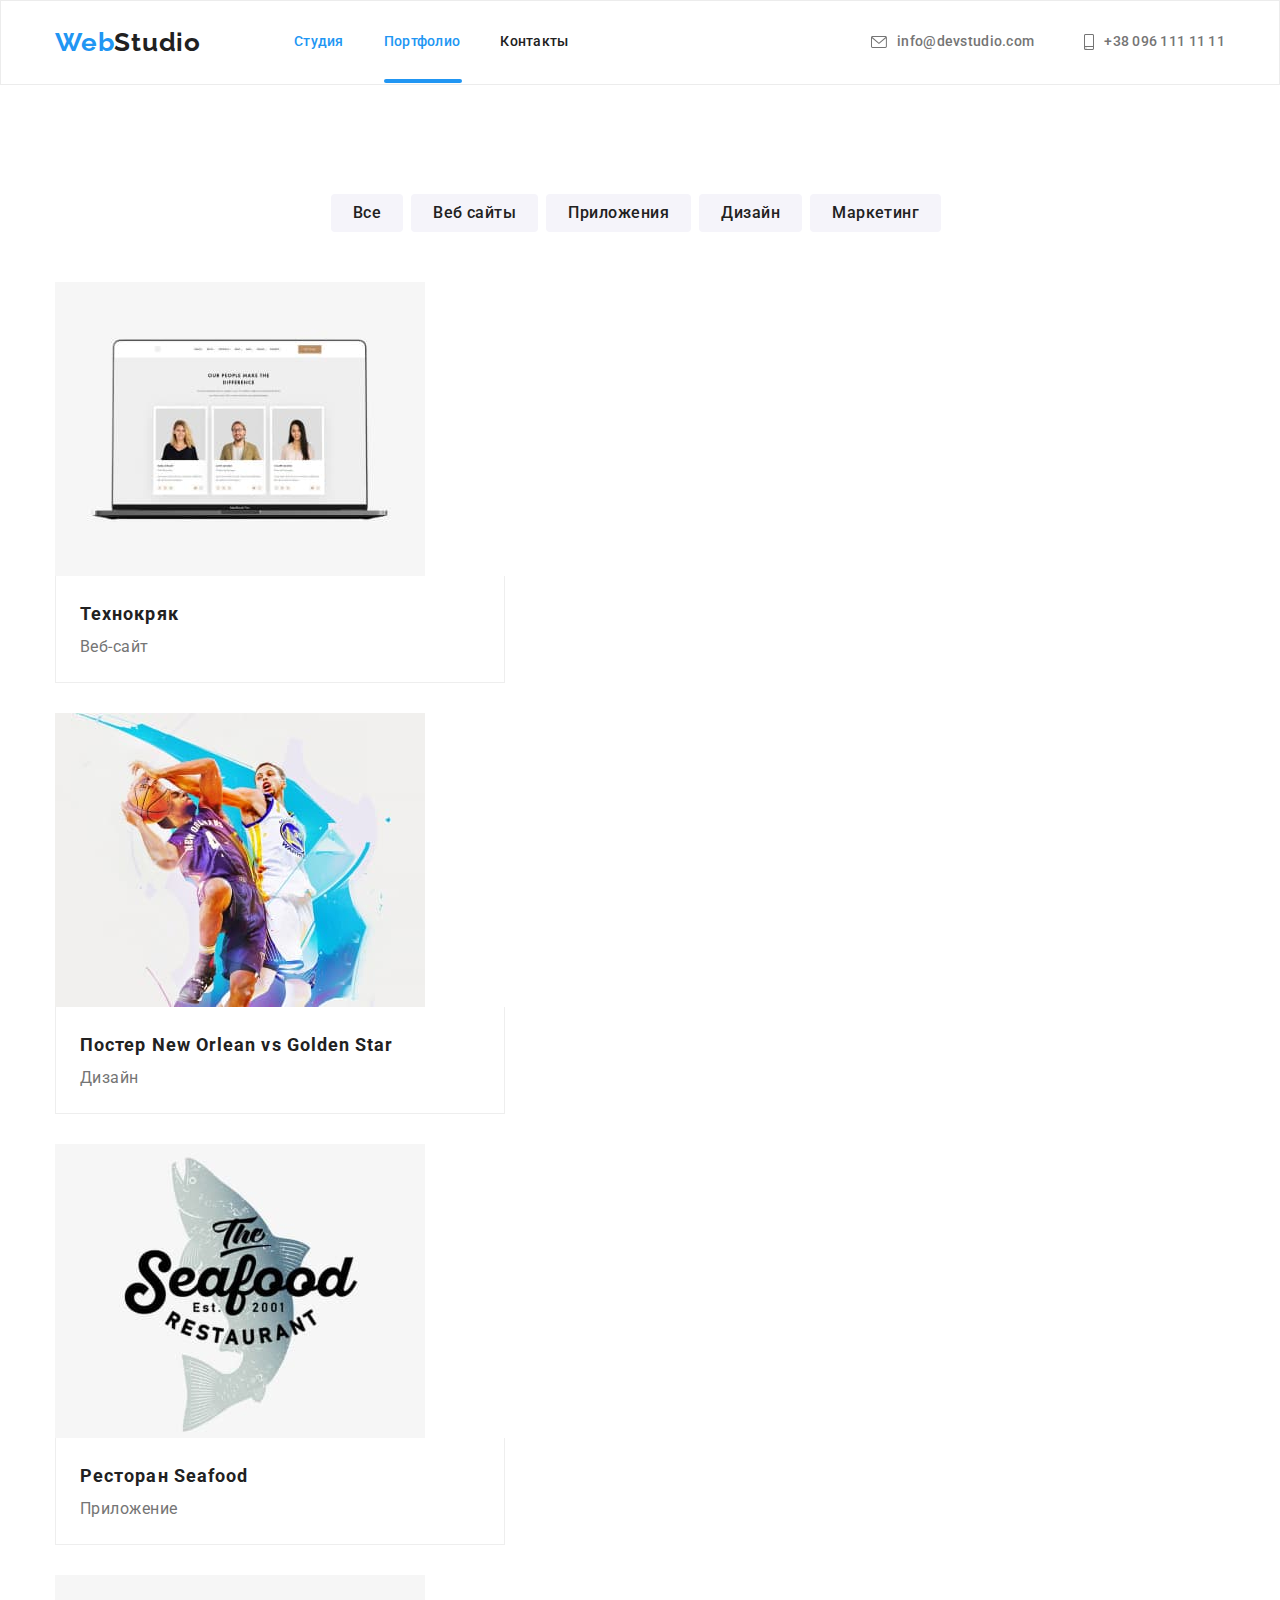
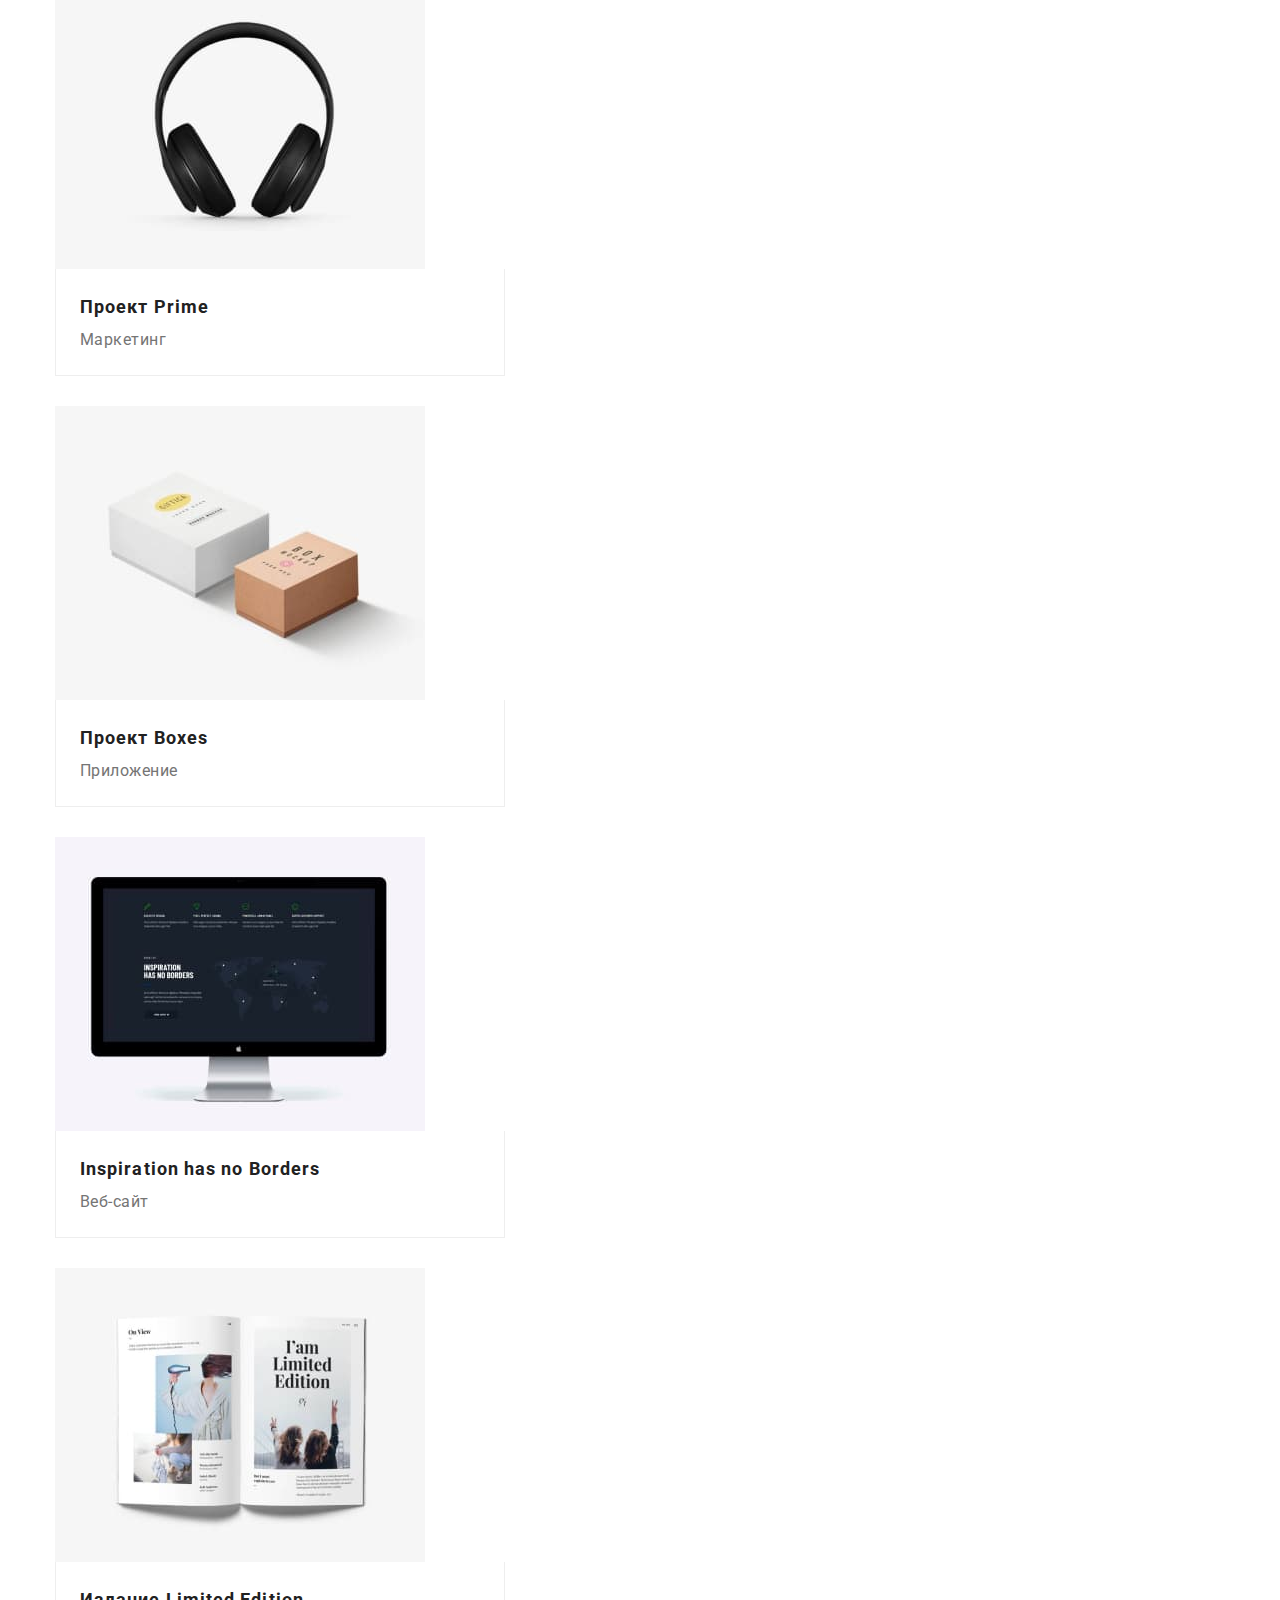
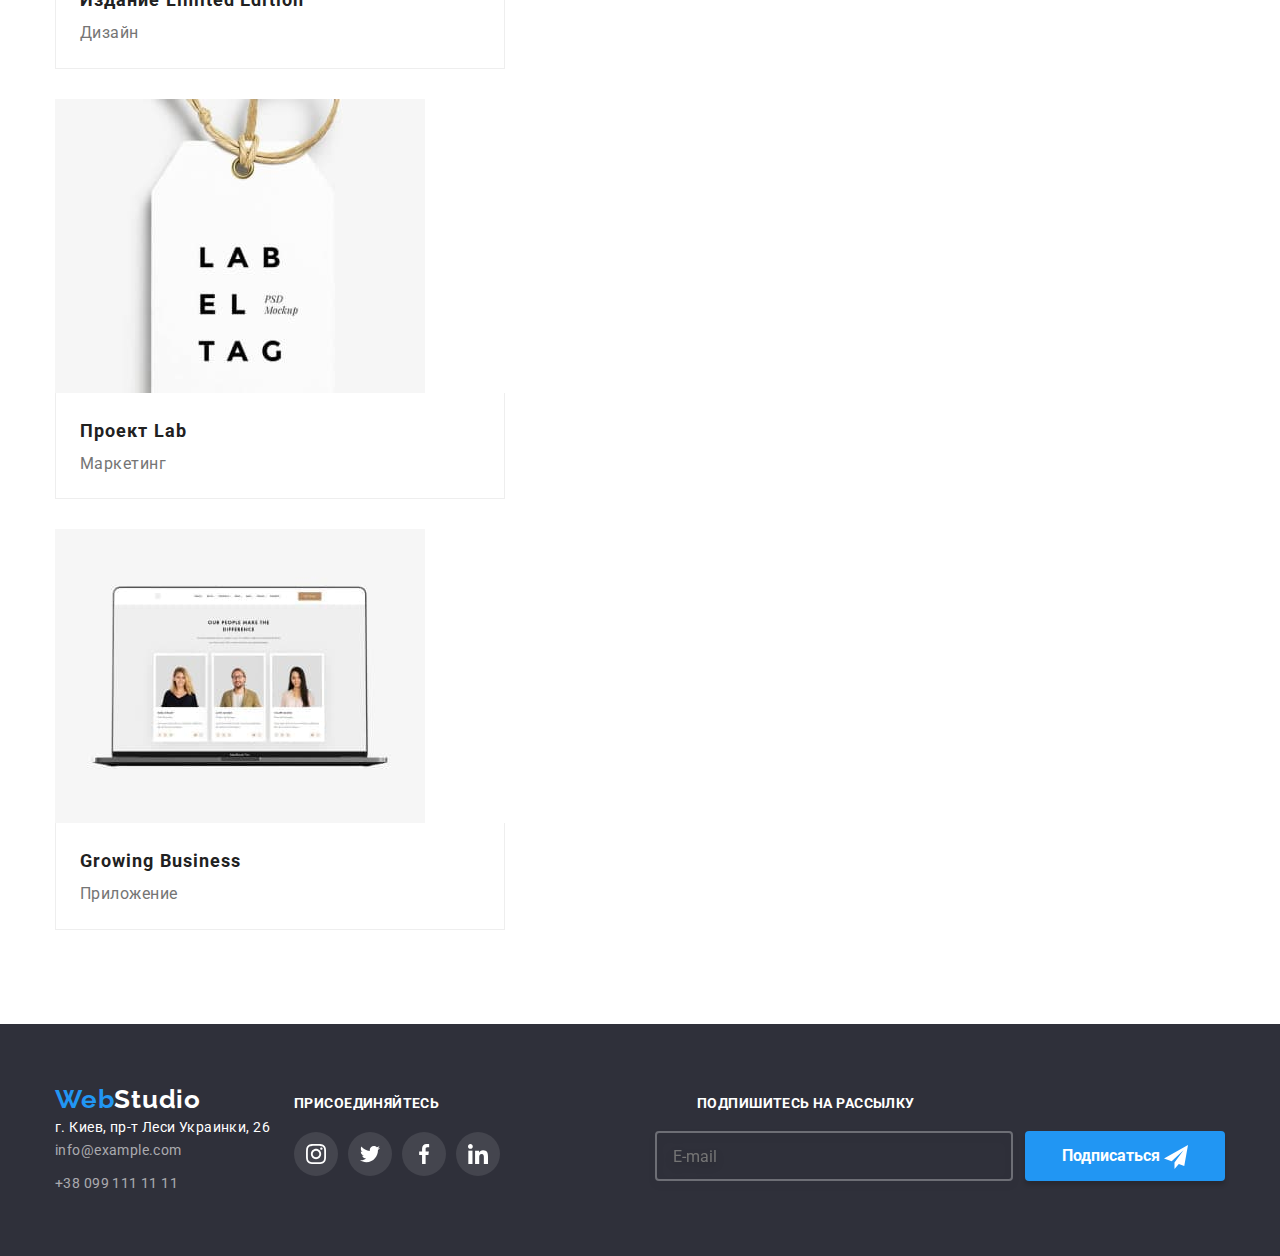
==== commit 10cf1a73: "адаптировал все фотки" ====
--- a/portfolio.html
+++ b/portfolio.html
@@ -132,7 +132,25 @@
     <li class="portfolio-page">
      <a href="#" class="portfolio-link">
         <div class="wrapper-portfolio">
-          <img src="./images/laptop.jpg" alt="ноутбук" width="370" height="294">
+            <picture> 
+                
+                <source media="(min-width: 1200px)"
+                    srcset="./images/laptop-desktop.jpg 1x, ./images/laptop-desktop-@2x.jpg 2x">
+                
+
+                    <source media="(min-width: 768px)"
+                srcset="./images/portfolio-tablet/img.jpg 1x, ./images/portfolio-tablet/img@2x.jpg 2x">
+            
+
+                  
+                <source media="(max-width: 767px)"
+                    srcset="./images/portfolio-mobile/img.jpg 1x, ./images/portfolio-mobile/img@2x.jpg 2x">
+
+                  
+                    <img src="#" alt="ноутбук">
+                
+                </picture>
+    
           <p class="overlay-portfolio">Технокряк это современная площадка распространения коронавируса. Компании используют эту
             платформу для цифрового шпионажа и атак на защищённые сервера конкурентов.</p>
     </div>
@@ -146,7 +164,25 @@
 <li class="portfolio-page">
 <a href="#" class="portfolio-link">
     <div class="wrapper-portfolio">
-    <img src="./images/neworlean.jpg" alt="баскетболист" width="370" height="294">
+        <picture> 
+                
+            <source media="(min-width: 1200px)"
+                srcset="./images/neworlean-desktop.jpg 1x, ./images/portfolio-desktop/neworlean-desktop-@2x.jpg 2x">
+            
+
+                <source media="(min-width: 768px)"
+            srcset="./images/portfolio-tablet/img-1.jpg 1x, ./images/portfolio-tablet/img-1@2x.jpg 2x">
+        
+
+              
+            <source media="(max-width: 767px)"
+                srcset="./images/neworlean-mobile.jpg 1x, ./images/neworlean-mobile-@2x.jpg 2x">
+
+              
+                <img src="#" alt="баскетболист">
+            
+            </picture>
+
     <p class="overlay-portfolio">Технокряк это современная площадка распространения коронавируса. Компании используют эту
         платформу для цифрового шпионажа и атак на защищённые сервера конкурентов.</p>
     </div>
@@ -161,7 +197,24 @@
 <li class="portfolio-page">
     <a href="#" class="portfolio-link"> 
     <div class="wrapper-portfolio">
-        <img src="./images/seafood.jpg" width="370" height="294" alt="лого ресторана">
+        <picture> 
+                
+            <source media="(min-width: 1200px)"
+                srcset="./images/seafood.jpg 1x, ./images/portfolio-desktop/seafood-desktop-@2x.jpg 2x">
+            
+
+                <source media="(min-width: 768px)"
+            srcset="./images/portfolio-tablet/img-2.jpg 1x, ./images/portfolio-tablet/img-2@2x.jpg 2x">
+        
+
+              
+            <source media="(max-width: 767px)"
+                srcset="./images/portfolio-mobile/img-2.jpg 1x, ./images/portfolio-mobile/img-2@2x.jpg 2x">
+               
+               
+                <img src="#" alt="лого ресторана">
+            
+            </picture>
        <p class="overlay-portfolio">Технокряк это современная площадка распространения коронавируса. Компании используют эту платформу для цифрового
     шпионажа и атак на защищённые сервера конкурентов.
        </p>    
@@ -177,7 +230,26 @@
 <li class="portfolio-page">
 <a href="#" class="portfolio-link">
 <div class="wrapper-portfolio">
-    <img src="./images/headphones.jpg" alt="Наушники" width="370" height="294">
+    <picture> 
+                
+        <source media="(min-width: 1200px)"
+            srcset="./images/headphones.jpg 1x, ./images/portfolio-desktop/headphones-desktop-@2x.jpg 2x">
+        
+
+            <source media="(min-width: 768px)"
+        srcset="./images/portfolio-tablet/img-3.jpg 1x, ./images/portfolio-tablet/img-3@2x.jpg 2x">
+    
+
+          
+        <source media="(max-width: 767px)"
+            srcset="./images/portfolio-mobile/img-3.jpg 1x, ./images/portfolio-mobile/img-3@2x.jpg 2x">
+           
+            <img src="./images/headphones.jpg" alt="Наушники">
+            
+        
+        </picture>
+
+    
     <p class="overlay-portfolio">Технокряк это современная площадка распространения коронавируса. Компании используют эту
         платформу для цифрового
         шпионажа и атак на защищённые сервера конкурентов. </p>
@@ -192,7 +264,24 @@
 <li class="portfolio-page">
     <a href="#" class="portfolio-link">
         <div class="wrapper-portfolio">
-        <img src="./images/boxes.jpg" alt="Коробки" width="370" height="294">
+            <picture> 
+                
+                <source media="(min-width: 1200px)"
+                    srcset="./images/boxes.jpg 1x, ./images/portfolio-desktop/boxes-desktop-@2x.jpg 2x">
+                
+        
+                    <source media="(min-width: 768px)"
+                srcset="./images/portfolio-tablet/img-4.jpg 1x, ./images/portfolio-tablet/img-4@2x.jpg 2x">
+            
+        
+                  
+                <source media="(max-width: 767px)"
+                    srcset="./images/portfolio-mobile/img-4.jpg 1x, ./images/portfolio-mobile/img-4@2x.jpg 2x">
+                   
+                    
+                    <img src="./images/boxes.jpg" alt="Коробки">
+                
+                </picture>
         <p class="overlay-portfolio">Технокряк это современная площадка распространения коронавируса. Компании используют эту
     платформу для цифрового
     шпионажа и атак на защищённые сервера конкурентов. </p>
@@ -207,7 +296,25 @@
 <li class="portfolio-page">
     <a href="#" class="portfolio-link">
         <div class="wrapper-portfolio">
-        <img src="./images/computer.jpg" alt="компьютер" width="370" height="294">
+            <picture> 
+                
+                <source media="(min-width: 1200px)"
+                    srcset="./images/computer.jpg 1x, ./images/portfolio-desktop/computer-desktop-@2x.jpg 2x">
+                
+        
+                    <source media="(min-width: 768px)"
+                srcset="./images/portfolio-tablet/img-5.jpg 1x, ./images/portfolio-tablet/img-5@2x.jpg 2x">
+            
+        
+                  
+                <source media="(max-width: 767px)"
+                    srcset="./images/portfolio-mobile/img-5.jpg 1x, ./images/portfolio-mobile/img-5@2x.jpg 2x">
+                   
+                    
+                    <img src="./images/computer.jpg" alt="компьютер">
+                
+                </picture>
+        
         <p class="overlay-portfolio">Технокряк это современная площадка распространения коронавируса. Компании используют эту
             платформу для цифрового шпионажа и атак на защищённые сервера конкурентов. </p>
     </div>
@@ -221,7 +328,25 @@
 <li class="portfolio-page"> 
     <a href="#" class="portfolio-link">
         <div class="wrapper-portfolio">
-        <img src="./images/limitededition.jpg" alt="Издание журнала" width="370" height="294">
+            <picture> 
+                
+                <source media="(min-width: 1200px)"
+                    srcset="./images/limitededition.jpg 1x, ./images/portfolio-desktop/limitededition-desktop-@2x.jpg 2x">
+                
+        
+                    <source media="(min-width: 768px)"
+                srcset="./images/portfolio-tablet/img-6.jpg 1x, ./images/portfolio-tablet/img-6@2x.jpg 2x">
+            
+        
+                  
+                <source media="(max-width: 767px)"
+                    srcset="./images/portfolio-mobile/img-6.jpg 1x, ./images/portfolio-mobile/img-6@2x.jpg 2x">
+                   
+                    
+                    <img src="./images/limitededition.jpg" alt="Издание журнала">
+                
+                </picture>
+
         <p class="overlay-portfolio">Технокряк это современная площадка распространения коронавируса. Компании используют эту
             платформу для цифрового шпионажа и атак на защищённые сервера конкурентов. </p>
     </div>
@@ -235,7 +360,25 @@
 <li class="portfolio-page">
     <a href="#" class="portfolio-link">
         <div class="wrapper-portfolio">
-        <img src="./images/lab.jpg" alt="Маркетинговый проект" width="370" height="294">
+            <picture> 
+                
+                <source media="(min-width: 1200px)"
+                    srcset="./images/lab.jpg 1x, ./images/portfolio-desktop/lab-desktop-@2x.jpg 2x">
+                
+        
+                    <source media="(min-width: 768px)"
+                srcset="./images/portfolio-tablet/img-7.jpg 1x, ./images/portfolio-tablet/img-7@2x.jpg 2x">
+            
+        
+                  
+                <source media="(max-width: 767px)"
+                    srcset="./images/portfolio-mobile/img-7.jpg 1x, ./images/portfolio-mobile/img-7@2x.jpg 2x">
+                   
+                    
+                    <img src="./images/lab.jpg" alt="Маркетинговый проект">
+                
+                </picture>
+     
         <p class="overlay-portfolio">Технокряк это современная площадка распространения коронавируса. Компании используют эту
             платформу для цифрового шпионажа и атак на защищённые сервера конкурентов. </p>
     </div>
@@ -249,7 +392,24 @@
 <li class="portfolio-page">
     <a href="#" class="portfolio-link">
         <div class="wrapper-portfolio">
-        <img src="./images/growingb.jpg" alt="ноутбук" width="370" height="294">
+            <picture> 
+                
+                <source media="(min-width: 1200px)"
+                    srcset="./images/growingb.jpg 1x, ./images/portfolio-desktop/growingb-desktop-@2x.jpg 2x">
+                
+        
+                    <source media="(min-width: 768px)"
+                srcset="./images/portfolio-tablet/img-8.jpg 1x, ./images/portfolio-tablet/img-8@2x.jpg 2x">
+            
+        
+                  
+                <source media="(max-width: 767px)"
+                    srcset="./images/portfolio-mobile/img-8.jpg 1x, ./images/portfolio-mobile/img-8@2x.jpg 2x">
+                   
+                    <img src="#" alt="ноутбук">
+                
+                </picture>
+        
         <p class="overlay-portfolio">Технокряк это современная площадка распространения коронавируса. Компании используют эту
             платформу для цифрового шпионажа и атак на защищённые сервера конкурентов. </p>
     </div>
--- a/css/main.min.css
+++ b/css/main.min.css
@@ -1,2 +1,2 @@
-:root{--primary-text-color: #000000;--secondary-text-color: #757575;--primary-white-color: #ffffff;--title-text-color: #212121;--accent-color: #2196f3;--accentbgr-color: #188ce8;--darkbgr-color: #2f303a;--mainbgr-color: #e5e5e5;--mainbgrtwo-color: #f5f4fa;--logo-font: Raleway;--main-font: Roboto}.visually-hidden{position:absolute !important;clip:rect(1px 1px 1px 1px);clip:rect(1px, 1px, 1px, 1px);padding:0 !important;border:0 !important;height:1px !important;width:1px !important;overflow:hidden}h1,h2,h3,h4,h5,h6,p{margin-top:0;margin-bottom:0}ul,ol{margin-top:0;margin-bottom:0;padding-left:0}img{display:block;max-width:100%;height:auto}body{background-color:var(--primary-white-color);color:var(--primary-text-color);font-family:var(--main-font),sans-serif}.link{text-decoration:none;color:inherit}ul{list-style:none}a{display:block;text-decoration:none}.section{padding-top:60px;padding-bottom:60px}@media (min-width: 1200px){.section{padding-top:94px;padding-bottom:94px}}.container{width:100%;padding-left:15px;padding-right:15px;margin:0 auto}@media screen and (min-width: 480px){.container{max-width:480px;margin:0 auto}}@media (min-width: 768px) and (max-width: 1199px){.container{max-width:768px}}@media (min-width: 1200px){.container{max-width:1200px}}.social-list{display:flex;justify-content:space-between}.social-list__link{display:flex;align-items:center;justify-content:center;width:40px;height:40px;border-radius:50%;background-color:var(--primary-white-color);fill:#afb1b8;transition:background-color 250ms cubic-bezier(0.4, 0, 0.2, 1),fill 250ms cubic-bezier(0.4, 0, 0.2, 1)}.social-list__link:focus,.social-list__link:hover{fill:var(--primary-white-color);background-color:var(--accent-color)}.social-list__icon{width:20px;height:20px}.footer-social-list{display:flex;justify-content:space-between;margin-top:16px;max-width:204px;margin-left:auto;margin-right:auto}.footer-social-link{display:flex;background-color:rgba(255,255,255,0.1);justify-content:center;align-items:center;width:44px;height:44px;border-radius:50%;fill:var(--primary-white-color);transition:background-color 250ms cubic-bezier(0.4, 0, 0.2, 1),fill 250ms cubic-bezier(0.4, 0, 0.2, 1)}.footer-social-link:focus,.footer-social-link:hover{background-color:var(--accent-color)}.backdrop{position:fixed;top:0;left:0;width:100vw;height:100vh;background-color:rgba(0,0,0,0.2);transition-duration:250ms;transition-timing-function:cubic-bezier(0.4, 0, 0.2, 1)}.is-hidden{opacity:0;visibility:hidden;pointer-events:none}.modal{position:absolute;left:50%;top:50%;width:400px;height:609px;background-color:var(--primary-white-color);transform:translate(-50%, -50%);padding:40px}.close-btn-modal{position:absolute;width:30px;height:30px;top:8px;right:8px;border-radius:50%;cursor:pointer;border:1px solid rgba(0,0,0,0.1);background-color:transparent;padding:0}.close-btn-modal:focus .modal-icon,.close-btn-modal:hover .modal-icon{fill:var(--accent-color)}.close-btn-modal .modal-icon{fill:#212121;position:absolute;top:50%;left:50%;transform:translate(-50%, -50%);transition:fill 250ms cubic-bezier(0.4, 0, 0.2, 1)}@media (min-width: 1200px){.modal{width:528px;height:581px}}.modal-form{display:flex;flex-direction:column}.modal-form-head{font-family:var(--main-font);font-style:normal;font-weight:bold;font-size:20px;line-height:23px;text-align:center;letter-spacing:0.03em;color:var(--title-text-color);margin-bottom:30px}.modal-form-input{width:100%;height:40px;border:1px solid rgba(33,33,33,0.2);box-sizing:border-box;border-radius:4px;padding-left:42px;transition:border-color 250ms cubic-bezier(0.4, 0, 0.2, 1)}.modal-form-input:focus,.modal-form-input:hover{outline:none;border-color:var(--accent-color)}.modal-form-label{margin-top:10px;font-family:var(--main-font);font-style:normal;font-weight:normal;font-size:12px;line-height:14px;letter-spacing:0.01em;color:var(--secondary-text-color)}.modal-form-input-wrapper{position:relative;margin-top:4px;display:block}.modal-input-icon{position:absolute;top:50%;transform:translateY(-50%);left:12px;width:18px;height:18px;transition:fill 250ms cubic-bezier(0.4, 0, 0.2, 1)}.modal-form-input:focus+.modal-input-icon,.modal-form-input:hover+.modal-input-icon{fill:var(--accent-color)}.modal-form-message{width:100%;height:120px;margin-top:4px;padding:12px 16px;resize:none;transition:border-color 250ms cubic-bezier(0.4, 0, 0.2, 1);border:1px solid rgba(33,33,33,0.2);border-radius:4px}.modal-form-message:focus,.modal-form-message:hover{outline:none;border-color:var(--accent-color)}.modal-form-message::placeholder{color:var(--secondary-text-color)}.modal-form-checkbox:checked+.modal-form-checkbox-label::before{background-image:url(../images/icon-check.jpg);background-origin:border-box;border-color:transparent}.modal-form-checkbox-label{display:flex;align-items:center;font-family:var(--main-font);font-style:normal;font-weight:normal;font-size:10px;line-height:1.1;letter-spacing:0.03em;color:var(--secondary-text-color);margin-top:20px;margin-bottom:20px}.modal-form-checkbox-label::before{content:"";display:block;width:16px;height:15px;border:2px solid #212121;border-radius:2px;cursor:pointer;margin-right:7px}.modal-form-label-link{color:var(--accent-color)}.modal-form-btn{font-family:var(--main-font);font-style:normal;font-weight:bold;font-size:16px;line-height:30px;border:none;text-align:center;letter-spacing:0.06em;margin:0 auto;color:#ffffff;width:200px;height:50px;background-color:var(--accent-color);box-shadow:0px 4px 4px rgba(0,0,0,0.15);border-radius:4px;cursor:pointer;transition:background-color 250ms cubic-bezier(0.4, 0, 0.2, 1)}.modal-form-btn:hover,.modal-form-btn:focus{background-color:var(--accentbgr-color)}@media (min-width: 1200px){.modal-form-checkbox-label{display:flex;align-items:center;font-family:var(--main-font);font-style:normal;font-weight:normal;font-size:14px;line-height:1.71;letter-spacing:0.03em;color:var(--secondary-text-color);margin-top:20px;margin-bottom:20px}}@media screen and (max-width: 767px){.nav-item{display:none}.contacts-top{display:none}}.header{max-width:100%;padding-top:16px;padding-bottom:16px;border:1px solid #ececec}.header-container{display:flex;align-items:center;justify-content:space-between}.logo{animation-duration:250ms}.logo-text{font-family:var(--logo-font);font-style:normal;font-weight:700;font-size:24px;line-height:1.16;letter-spacing:0.03em;color:var(--title-text-color)}.logo-two{font-family:var(--logo-font);font-style:normal;font-weight:700;font-size:24px;line-height:1.16;letter-spacing:0.03em;color:var(--accent-color)}.header-container{display:flex;align-items:center;justify-content:space-between}@media (min-width: 768px) and (max-width: 1199px){.burger-btn{display:none}.mobile-menu__header-contacts{margin-top:32px}.header{padding-top:26px;padding-bottom:26px;border:1px solid #ececec}.header-container{display:flex;align-items:center}.navigation{display:flex;align-items:center}.nav{display:flex;align-items:center}.contacts-top{display:block;align-items:center;margin-left:auto}.logo-two{font-family:var(--logo-font);font-style:normal;font-weight:700;font-size:26px;line-height:1.19;letter-spacing:0.03em;color:var(--accent-color)}.logo-text{font-family:var(--logo-font);font-style:normal;font-weight:700;font-size:26px;line-height:1.19;letter-spacing:0.03em;color:var(--title-text-color)}.logo{margin-right:93px;animation-duration:250ms}.nav{font-family:Roboto;font-style:normal;font-weight:500;font-size:14px;line-height:1.14;letter-spacing:0.02em;color:#212121}.nav>li:not(:last-child){margin-right:40px}.link:hover,.link:focus{color:var(--accent-color)}.list .link.current{color:var(--accent-color)}.contacts-top .link{font-family:var(--main-font);font-style:normal;font-weight:500;font-size:14px;line-height:1.14;letter-spacing:0.02em;color:#757575}.contacts-top .link:hover,.contacts-top .link:focus{color:var(--accent-color)}.header-contacts{text-align:center;margin-left:106px;padding-right:15px}.header-contacts:not(:last-child){margin-bottom:10px}.tel-icon,.mail-icon{margin-right:10px;fill:#757575;transition:fill 250ms cubic-bezier(0.4, 0, 0.2, 1)}.mail-link:hover .mail-icon,.mail-link:focus .modal-icon,.tel-link:hover .tel-icon,.tel-link:focus .tel-icon{fill:var(--accent-color)}.mail-icon:hover,.mail-icon:focus{fill:var(--accent-color)}.tel-icon:hover,.tel-icon:focus{fill:var(--accent-color)}.mail-link,.tel-link{display:flex;align-items:center}.nav-item{position:relative}.current-studio::after{content:"";display:block;position:absolute;width:48px;height:4px;background:var(--accent-color);border-radius:2px;bottom:-33px}.current-portfolio::after{content:"";display:block;position:absolute;width:78px;height:4px;bottom:-33px;background:#2196f3;border-radius:2px}.link{transition:color 250ms cubic-bezier(0.4, 0, 0.2, 1)}}@media (min-width: 1200px){.burger-btn{display:none}.mobile-menu__header-contacts{margin-top:32px}.header{padding-top:26px;padding-bottom:26px;border:1px solid #ececec}.header-container{display:flex;align-items:center}.navigation{display:flex;align-items:center}.nav{display:flex;align-items:center}.contacts-top{display:flex;align-items:center;margin-left:auto}.logo-two{font-family:var(--logo-font);font-style:normal;font-weight:700;font-size:26px;line-height:1.19;letter-spacing:0.03em;color:var(--accent-color)}.logo-text{font-family:var(--logo-font);font-style:normal;font-weight:700;font-size:26px;line-height:1.19;letter-spacing:0.03em;color:var(--title-text-color)}.logo{margin-right:93px;animation-duration:250ms}.nav{font-family:Roboto;font-style:normal;font-weight:500;font-size:14px;line-height:1.14;letter-spacing:0.02em;color:#212121}.nav>li:not(:last-child){margin-right:40px}.link:hover,.link:focus{color:var(--accent-color)}.list .link.current{color:var(--accent-color)}.contacts-top .link{font-family:var(--main-font);font-style:normal;font-weight:500;font-size:14px;line-height:1.14;letter-spacing:0.02em;color:#757575}.contacts-top .link:hover,.contacts-top .link:focus{color:var(--accent-color)}.header-contacts:not(:last-child){margin-right:50px}.tel-icon,.mail-icon{margin-right:10px;fill:#757575;transition:fill 250ms cubic-bezier(0.4, 0, 0.2, 1)}.mail-link:hover .mail-icon,.mail-link:focus .modal-icon,.tel-link:hover .tel-icon,.tel-link:focus .tel-icon{fill:var(--accent-color)}.mail-icon:hover,.mail-icon:focus{fill:var(--accent-color)}.tel-icon:hover,.tel-icon:focus{fill:var(--accent-color)}.mail-link,.tel-link{display:flex;align-items:center}.nav-item{position:relative}.current-studio::after{content:"";display:block;position:absolute;width:48px;height:4px;background:var(--accent-color);border-radius:2px;bottom:-33px}.current-portfolio::after{content:"";display:block;position:absolute;width:78px;height:4px;bottom:-33px;background:#2196f3;border-radius:2px}.link{transition:color 250ms cubic-bezier(0.4, 0, 0.2, 1)}}.burger-btn{background-color:transparent;border:none;padding:0;cursor:pointer}.burger-btn__icon{width:40px;height:40px;border:orangered solid 3px;fill:#212121}.burger-btn__icon:hover,.burger-btn__icon:focus{fill:#2196F3}.mobile-menu__container{display:flex;flex-direction:column;justify-content:space-between;position:relative;height:100vh;padding:48px 25px}.mobile-menu{position:fixed;z-index:99;left:0;top:0;width:100vw;height:100vh;background-color:#ffffff;opacity:0;visibility:hidden;pointer-events:none;transition:opacity 250ms cubic-bezier(0.4, 0, 0.2, 1)}.mobile-menu.is-open{opacity:1;visibility:visible;pointer-events:auto}.close-btn{background-color:transparent;border:none;padding:0;cursor:pointer;position:absolute;top:21px;right:26px}.close-btn__icon{width:40px;height:40px;transition:fill 250ms cubic-bezier(0.4, 0, 0.2, 1)}.close-btn__icon:focus,.close-btn__icon:hover{fill:var(--accent-color)}.nav-list__item{margin-bottom:10px}.nav-list__link{display:inline-block;font-family:Roboto;font-style:normal;font-weight:500;font-size:40px;line-height:1.17;letter-spacing:0.02em;color:#212121;transition:color 250ms cubic-bezier(0.4, 0, 0.2, 1);margin-bottom:32px}.nav-list__link:hover,.nav-list__link:focus{color:var(--accent-color)}.mobile-menu__contacts-top{margin-bottom:64px}.mobile-menu__link{font-family:Roboto;font-weight:500;font-size:24px;line-height:1.16;letter-spacing:0.02em;margin-top:32px;transition:color 250ms cubic-bezier(0.4, 0, 0.2, 1);color:#757575}.mobile-menu__link:hover,.mobile-menu__link:focus{color:var(--accent-color)}@media (max-width: 480px){.social-list-mobile-menu{flex-wrap:wrap}}.social-list-mobile-menu{display:flex}.social-list-mobile-menu__link{font-family:Roboto;font-style:normal;font-weight:500;font-size:18px;line-height:1.22;letter-spacing:0.02em;color:#2196F3}.social-list-mobile-menu__item:not(:last-child)::after{content:"";width:0px;height:22px;border:1px solid rgba(33,33,33,0.2);transform:rotate(90deg);margin-right:10px;margin-left:10px}.hero{background-color:var(--darkbgr-color);padding-top:128px;padding-bottom:128px;text-align:center;background-size:cover;background-repeat:no-repeat;max-width:100%}.hero-title{font-family:Roboto;font-style:normal;font-weight:900;font-size:21px;line-height:42px;text-align:center;letter-spacing:0.06em;text-transform:uppercase;color:var(--primary-white-color)}.hero-btn{color:var(--primary-white-color);background-color:var(--accent-color);font-family:var(--main-font);font-weight:700;font-size:16px;line-height:1.88;display:flex;letter-spacing:0.06em;box-shadow:0px 4px 4px rgba(0,0,0,0.15);border-radius:4px;cursor:pointer;margin-top:40px;margin-right:auto;margin-left:auto;padding-top:10px;padding-right:32px;padding-bottom:10px;padding-left:32px;border:none;transition:background-color 250ms cubic-bezier(0.4, 0, 0.2, 1),color 250ms cubic-bezier(0.4, 0, 0.2, 1)}.hero-btn:hover,.hero-btn:focus{background-color:var(--accentbgr-color)}@media (min-width: 768px) and (max-width: 1199px){.hero{background-color:var(--darkbgr-color);padding-top:118px;padding-bottom:118px}.hero-title{font-size:23px;line-height:1.82}}@media (min-width: 1200px){.hero{background-color:var(--darkbgr-color);padding-top:200px;padding-bottom:200px;text-align:center;background-size:cover}.hero-title{font-family:var(--main-font);font-weight:900;font-size:44px;line-height:1.36;color:var(--primary-white-color)}}.hero{background-image:linear-gradient(rgba(47,48,58,0.4), rgba(47,48,58,0.4)),url(../images/bg-phone-1x.jpg)}@media (min-device-pixel-ratio: 2), (-webkit-min-device-pixel-ratio: 2), (min-resolution: 192dpi), (min-resolution: 2dppx){.hero{background-image:linear-gradient(rgba(47,48,58,0.4), rgba(47,48,58,0.4)),url(../images/bg-phone-2x.jpg)}}@media (min-width: 768px) and (max-width: 1199px){.hero{background-image:url(../images/bg-tablet-1x.jpg)}}@media (min-device-pixel-ratio: 2) and (min-width: 768px), (min-resolution: 192dpi) and (min-width: 768px), (min-resolution: 2dppx) and (min-width: 768px){.hero{background-image:linear-gradient(rgba(47,48,58,0.4), rgba(47,48,58,0.4)),url(../images/bg-tablet-2x.jpg)}}@media (min-width: 1200px){.hero{background-image:linear-gradient(rgba(47,48,58,0.4), rgba(47,48,58,0.4)),url(../images/bg-desktop-1x.jpg)}}@media (min-width: 1200px) and (min-device-pixel-ratio: 2) and (min-width: 1200px), (min-width: 1200px) and (min-resolution: 192dpi) and (min-width: 1200px), (min-width: 1200px) and (min-resolution: 2dppx) and (min-width: 1200px){.hero{background-image:linear-gradient(rgba(47,48,58,0.4), rgba(47,48,58,0.4)),url(../images/bg-desktop-2x.jpg)}}.advantages-container{display:flex;flex-direction:column}.icon-container{display:flex;justify-content:center;align-items:center;max-width:450px;height:120px;background:#f5f4fa;border-radius:4px;margin-bottom:30px}.advantages-li{text-align:center}.advantages-title{font-family:var(--main-font);font-style:normal;font-weight:bold;font-size:14px;line-height:1.14;letter-spacing:0.03em;text-transform:uppercase;color:var(--title-text-color)}.advantages-item{font-family:var(--main-font);font-style:normal;font-weight:normal;font-size:14px;line-height:1.71;letter-spacing:0.03em;color:var(--secondary-text-color);margin-top:10px}.advantages-li:not(:last-child){margin-bottom:30px}@media (min-width: 768px) and (max-width: 1199px){.advantages-container{flex-direction:row;flex-wrap:wrap;align-items:flex-start;margin-top:-30px;margin-right:-30px}.advantages-li{margin-top:30px;margin-right:30px;flex-basis:calc((100% - 60px) / 2)}.icon-container{display:flex;justify-content:center;align-items:center;max-width:354px;height:120px;background:#f5f4fa;border-radius:4px;margin-bottom:30px}}@media (min-width: 1200px){.advantages-container{display:flex;flex-direction:row;justify-content:flex-start}.advantages,.about{background-color:var(--primary-white-color)}.advantages-li:not(:last-child){margin-right:30px}.icon-container{display:flex;justify-content:center;align-items:center;width:270px;height:120px;background:#f5f4fa;border-radius:4px;margin-bottom:30px}}@media (max-width: 1199px){.about{display:none}}.about-container__wrapper{position:relative}.about-container__overlay{font-family:var(--main-font);font-style:normal;font-weight:bold;font-size:14px;line-height:16px;text-align:center;letter-spacing:0.03em;text-transform:uppercase;padding-top:27px;padding-bottom:27px;color:#ffffff;position:absolute;background-color:rgba(47,48,58,0.8);width:100%;height:70px;bottom:0px}.about-title{font-family:var(--main-font);font-style:normal;font-weight:bold;font-size:36px;line-height:1.16;text-align:center;letter-spacing:0.03em;color:var(--title-text-color);margin-bottom:50px}.about-container{display:flex;justify-content:space-between}.team-container{display:block}.team-container__div{margin-bottom:30px}.team-section{background-color:var(--mainbgrtwo-color)}.team-title{font-family:var(--main-font);font-style:normal;font-weight:bold;font-size:36px;line-height:1.16;text-align:center;letter-spacing:0.03em;color:var(--title-text-color);padding-bottom:30px}.team-container__name{font-family:var(--main-font);font-style:normal;font-weight:500;font-size:16px;line-height:1.18;letter-spacing:0.03em;color:var(--title-text-color);text-align:center;margin-bottom:10px}.team-container__job{font-family:var(--main-font);font-style:normal;font-weight:normal;font-size:16px;line-height:19px;letter-spacing:0.03em;color:var(--secondary-text-color);text-align:center;margin-bottom:30px}.team-container__div{padding-top:30px;padding-bottom:30px;box-shadow:0px 4px 4px rgba(0,0,0,0.12),0px 1px 1px rgba(0,0,0,0.14),0px 2px 1px rgba(0,0,0,0.2);border-radius:0px 0px 4px 4px;background-color:var(--primary-white-color);padding-left:44px;padding-right:44px}@media (min-width: 768px) and (max-width: 1199px){.team-container{display:flex;flex-wrap:wrap;margin-top:-30px;margin-left:-30px}.team-container__card{margin-top:30px;margin-left:30px;flex-basis:calc((100% - 120px) / 2)}}@media (min-width: 1200px){.team-section{background-color:var(--mainbgrtwo-color)}.team-title{font-family:var(--main-font);font-style:normal;font-weight:bold;font-size:36px;line-height:1.16;text-align:center;letter-spacing:0.03em;color:var(--title-text-color);margin-bottom:50px}.team-container__name{font-family:var(--main-font);font-style:normal;font-weight:500;font-size:16px;line-height:1.18;letter-spacing:0.03em;color:var(--title-text-color);text-align:center;margin-bottom:10px}.team-container__job{font-family:var(--main-font);font-style:normal;font-weight:normal;font-size:16px;line-height:19px;letter-spacing:0.03em;color:var(--secondary-text-color);text-align:center;margin-bottom:30px}.team-container__div{padding-top:30px;padding-bottom:30px;box-shadow:0px 4px 4px rgba(0,0,0,0.12),0px 1px 1px rgba(0,0,0,0.14),0px 2px 1px rgba(0,0,0,0.2);border-radius:0px 0px 4px 4px;background-color:var(--primary-white-color);padding-left:44px;padding-right:44px}.team-container__card{margin-left:30px;flex-basis:calc((100% - 120px) / 4)}.team-container{display:flex;margin-left:-30px}}.clients-list{display:flex;flex-wrap:wrap;margin-left:-30px;margin-top:-30px}.clients-item{margin-top:30px;margin-left:30px;flex-basis:calc((100% - 60px) / 2)}.subtitle{font-family:var(--main-font);font-style:normal;font-weight:bold;font-size:28px;line-height:1.17;text-align:center;letter-spacing:0.03em;color:#212121;margin-bottom:30px}.clients-list-link:hover,.clients-list-link:focus{fill:var(--accent-color);border:1px solid var(--accent-color)}.clients-list-link{max-width:226px;height:92px;border:1px solid #afb1b8;border-radius:4px;display:flex;justify-content:center;align-items:center;fill:#afb1b8;transition:fill 250ms cubic-bezier(0.4, 0, 0.2, 1)}.clients-list-link:hover,.clients-list-link:focus{fill:var(--accent-color);border:1px solid var(--accent-color)}@media (min-width: 768px) and (max-width: 1199px){.clients-list{margin-left:-30px;margin-top:-30px}.clients-item{margin-top:30px;margin-left:30px;flex-basis:calc((100% - 90px) / 3)}}@media (min-width: 1200px){.subtitle{font-family:var(--main-font);font-style:normal;font-weight:bold;font-size:36px;line-height:1.16;text-align:center;letter-spacing:0.03em;color:#212121;margin-bottom:50px}.clients-list{display:flex;flex-wrap:nowrap;justify-content:space-between;margin-left:-30px;margin-top:-50px}.clients-list-link:hover,.clients-list-link:focus{fill:var(--accent-color);border:1px solid var(--accent-color)}.clients-list-link{width:170px;height:92px;border:1px solid #afb1b8;border-radius:4px;display:flex;justify-content:center;align-items:center;fill:#afb1b8;transition:fill 250ms cubic-bezier(0.4, 0, 0.2, 1)}.clients-list-link:hover,.clients-list-link:focus{fill:var(--accent-color);border:1px solid var(--accent-color)}}.footer{background-color:var(--darkbgr-color);padding-top:60px;padding-bottom:60px}@media screen and (max-width: 1199px){.footer{text-align:center}.footer-address-wrapper{flex-direction:column;align-items:center;margin-bottom:60px;margin-bottom:60px}}.footer-logo{margin-bottom:20px}.footer-web{font-family:var(--logo-font);font-style:normal;font-weight:bold;font-size:26px;line-height:1.19;letter-spacing:0.03em;color:var(--accent-color)}.footer-logo-studio{font-family:var(--logo-font);font-style:normal;font-weight:bold;font-size:26px;line-height:1.19;letter-spacing:0.03em;color:var(--primary-white-color)}.footer-address{font-family:var(--main-font);font-style:normal;font-weight:normal;font-size:14px;line-height:1.72;letter-spacing:0.03em;color:var(--primary-white-color);transition:color 250ms cubic-bezier(0.4, 0, 0.2, 1)}.footer-mail,.footer-tel{font-family:var(--main-font);font-style:normal;font-weight:normal;font-size:14px;line-height:1.71;letter-spacing:0.03em;color:rgba(255,255,255,0.6);transition:color 250ms cubic-bezier(0.4, 0, 0.2, 1)}.footer-mail,.footer-mail,.footer-tel,.footer-tel{text-decoration:none}.footer-social-title{margin-bottom:20px;font-family:var(--main-font);font-style:normal;font-weight:bold;font-size:14px;line-height:1.14;letter-spacing:0.03em;text-transform:uppercase;color:var(--primary-white-color)}.footer-address:focus,.footer-address:hover,.footer-mail:hover,.footer-mail:focus,.footer-tel:hover,.footer-tel:focus{color:var(--accent-color)}.footer-mail,.footer-tel{text-decoration:none}.footer-contact:not(:last-child){margin-bottom:9px}.input-text{font-family:var(--main-font);font-weight:bold;font-size:14px;line-height:16px;letter-spacing:0.03em;text-transform:uppercase;color:var(--primary-white-color);margin-bottom:20px}@media screen and (max-width: 767px){.footer-social-box{display:block;height:80px;width:206px;margin-bottom:60px;margin-left:auto;margin-right:auto}}.form-input-email{width:100%;height:50px;border:2px solid rgba(255,255,255,0.3);box-sizing:border-box;filter:drop-shadow(0px 4px 4px rgba(0,0,0,0.15));border-radius:4px;outline:none;background-color:transparent;color:var(--primary-white-color);padding-left:16px}.btn-footer{position:relative;width:200px;height:50px;background-color:var(--accent-color);box-shadow:0px 4px 4px rgba(0,0,0,0.15);border-radius:4px;cursor:pointer;border:none;color:#ffffff;font-family:var(--main-font);font-style:normal;font-weight:bold;font-size:16px;line-height:30px;margin-left:12px;transition:background-color 250ms cubic-bezier(0.4, 0, 0.2, 1),color 250ms cubic-bezier(0.4, 0, 0.2, 1),box-shadow 250ms cubic-bezier(0.4, 0, 0.2, 1);margin-top:20px}.btn-footer:hover,.btn-footer:focus{background-color:var(--accentbgr-color)}.icon-send-footer{vertical-align:middle}@media (min-width: 768px) and (max-width: 1199px){.footer-wrapper{display:flex;flex-wrap:wrap;justify-content:space-around}.footer-social-list{display:flex;justify-content:space-between}.footer-social-item:not(:last-child){margin-right:10px}}@media screen and (min-width: 1200px){.btn-footer{margin-top:0}.footer-wrapper{display:flex;align-items:baseline}.footer-social-box{margin-left:70px;justify-content:center;text-align:center}.footer-social-item:not(:last-child){margin-right:10px}.footer-social-link{display:flex;background-color:rgba(255,255,255,0.1);justify-content:center;align-items:center;width:44px;height:44px;border-radius:50%;fill:var(--primary-white-color);transition:background-color 250ms cubic-bezier(0.4, 0, 0.2, 1),fill 250ms cubic-bezier(0.4, 0, 0.2, 1)}.footer-social-link:focus,.footer-social-link:hover{background-color:var(--accent-color)}.div-input-wrapper{display:flex;margin-left:auto}.input-text{font-family:var(--main-font);font-style:normal;font-weight:bold;font-size:14px;line-height:16px;letter-spacing:0.03em;text-transform:uppercase;color:var(--primary-white-color);margin-top:1px;margin-left:42px;margin-bottom:20px}.form-input-email{width:358px}}.main{background-color:var(--mainbgrtwo-color)}.parents{display:flex;flex-wrap:wrap;justify-content:flex-start;margin-bottom:40px}.filters .item{background-color:var(--mainbgrtwo-color);color:var(--title-text-color);font-family:var(--main-font);font-weight:500;font-size:16px;line-height:1.64;text-align:center;letter-spacing:0.03em;cursor:pointer;background:#f5f4fa;border-radius:4px;border:none;padding:6px 22px;transition:color 250ms cubic-bezier(0.4, 0, 0.2, 1),background-color 250ms cubic-bezier(0.4, 0, 0.2, 1)}.filters .item:hover,.filters .item:focus{background-color:var(--accent-color);color:var(--primary-white-color);box-shadow:0px 3px 1px rgba(0,0,0,0.1),0px 1px 2px rgba(0,0,0,0.08),0px 2px 2px rgba(0,0,0,0.12);border-radius:4px;box-shadow:0px 3px 1px rgba(0,0,0,0.1),0px 1px 2px rgba(0,0,0,0.08),0px 2px 2px rgba(0,0,0,0.12)}.button-li{margin-right:8px;margin-top:15px}.card{background:#ffffff;border:1px solid #eeeeee;box-sizing:border-box;border-top:none;padding:20px 24px}.portfolio-link{text-decoration:none;display:block;transition:box-shadow 250ms cubic-bezier(0.4, 0, 0.2, 1)}.portfolio-link:hover,.portfolio-link:focus{box-shadow:0px 1px 1px rgba(0,0,0,0.12),0px 4px 4px rgba(0,0,0,0.06),1px 4px 6px rgba(0,0,0,0.16)}.project-title{font-family:var(--main-font);font-style:normal;font-weight:bold;font-size:18px;line-height:2;letter-spacing:0.06em;color:var(--title-text-color)}.project-type{font-family:var(--main-font);font-style:normal;font-weight:normal;font-size:16px;line-height:1.87;letter-spacing:0.03em;color:var(--secondary-text-color)}.wrapper-portfolio{position:relative;overflow:hidden}.overlay-portfolio{position:absolute;background-color:rgba(33,150,243,0.9);font-family:var(--main-font);font-style:normal;font-weight:normal;font-size:18px;line-height:1.55;padding:63px 24px 63px 23px;width:100%;height:100%;overflow:auto;top:0;left:0;letter-spacing:0.03em;color:var(--primary-white-color);transform:translateY(100%);transition:transform 250ms cubic-bezier(0.4, 0, 0.2, 1)}.portfolio-page:focus .overlay-portfolio,.portfolio-page:hover .overlay-portfolio{transform:translateY(0%)}@media (min-width: 768px){.parents{text-align:center;justify-content:center;margin-bottom:50px}}.card{background:#ffffff;border:1px solid #eeeeee;box-sizing:border-box;border-top:none;padding:20px 24px}.portfolio-link{text-decoration:none;display:block;transition:box-shadow 250ms cubic-bezier(0.4, 0, 0.2, 1)}.portfolio-link:hover,.portfolio-link:focus{box-shadow:0px 1px 1px rgba(0,0,0,0.12),0px 4px 4px rgba(0,0,0,0.06),1px 4px 6px rgba(0,0,0,0.16)}.project-title{font-family:var(--main-font);font-style:normal;font-weight:bold;font-size:18px;line-height:2;letter-spacing:0.06em;color:var(--title-text-color)}.project-type{font-family:var(--main-font);font-style:normal;font-weight:normal;font-size:16px;line-height:1.87;letter-spacing:0.03em;color:var(--secondary-text-color)}.wrapper-portfolio{position:relative;overflow:hidden}.overlay-portfolio{position:absolute;background-color:rgba(33,150,243,0.9);font-family:var(--main-font);font-style:normal;font-weight:normal;font-size:18px;line-height:1.55;padding:63px 24px 63px 23px;width:100%;height:100%;overflow:auto;top:0;left:0;letter-spacing:0.03em;color:var(--primary-white-color);transform:translateY(100%);transition:transform 250ms cubic-bezier(0.4, 0, 0.2, 1)}.portfolio-page:focus .overlay-portfolio,.portfolio-page:hover .overlay-portfolio{transform:translateY(0%)}.portfolio-page{margin-top:30px}
+:root{--primary-text-color: #000000;--secondary-text-color: #757575;--primary-white-color: #ffffff;--title-text-color: #212121;--accent-color: #2196f3;--accentbgr-color: #188ce8;--darkbgr-color: #2f303a;--mainbgr-color: #e5e5e5;--mainbgrtwo-color: #f5f4fa;--logo-font: Raleway;--main-font: Roboto}.visually-hidden{position:absolute !important;clip:rect(1px 1px 1px 1px);clip:rect(1px, 1px, 1px, 1px);padding:0 !important;border:0 !important;height:1px !important;width:1px !important;overflow:hidden}h1,h2,h3,h4,h5,h6,p{margin-top:0;margin-bottom:0}ul,ol{margin-top:0;margin-bottom:0;padding-left:0}img{display:block;max-width:100%;height:auto}body{background-color:var(--primary-white-color);color:var(--primary-text-color);font-family:var(--main-font),sans-serif}.link{text-decoration:none;color:inherit}ul{list-style:none}a{display:block;text-decoration:none}.section{padding-top:60px;padding-bottom:60px}@media (min-width: 1200px){.section{padding-top:94px;padding-bottom:94px}}.container{width:100%;padding-left:15px;padding-right:15px;margin:0 auto}@media screen and (min-width: 480px){.container{max-width:480px;margin:0 auto}}@media (min-width: 768px) and (max-width: 1199px){.container{max-width:768px}}@media (min-width: 1200px){.container{max-width:1200px}}.social-list{display:flex;justify-content:space-between}.social-list__link{display:flex;align-items:center;justify-content:center;width:40px;height:40px;border-radius:50%;background-color:var(--primary-white-color);fill:#afb1b8;transition:background-color 250ms cubic-bezier(0.4, 0, 0.2, 1),fill 250ms cubic-bezier(0.4, 0, 0.2, 1)}.social-list__link:focus,.social-list__link:hover{fill:var(--primary-white-color);background-color:var(--accent-color)}.social-list__icon{width:20px;height:20px}.footer-social-list{display:flex;justify-content:space-between;margin-top:16px;max-width:204px;margin-left:auto;margin-right:auto}.footer-social-link{display:flex;background-color:rgba(255,255,255,0.1);justify-content:center;align-items:center;width:44px;height:44px;border-radius:50%;fill:var(--primary-white-color);transition:background-color 250ms cubic-bezier(0.4, 0, 0.2, 1),fill 250ms cubic-bezier(0.4, 0, 0.2, 1)}.footer-social-link:focus,.footer-social-link:hover{background-color:var(--accent-color)}.backdrop{position:fixed;top:0;left:0;width:100vw;height:100vh;background-color:rgba(0,0,0,0.2);transition-duration:250ms;transition-timing-function:cubic-bezier(0.4, 0, 0.2, 1)}.is-hidden{opacity:0;visibility:hidden;pointer-events:none}.modal{position:absolute;left:50%;top:50%;width:400px;height:609px;background-color:var(--primary-white-color);transform:translate(-50%, -50%);padding:40px}.close-btn-modal{position:absolute;width:30px;height:30px;top:8px;right:8px;border-radius:50%;cursor:pointer;border:1px solid rgba(0,0,0,0.1);background-color:transparent;padding:0}.close-btn-modal:focus .modal-icon,.close-btn-modal:hover .modal-icon{fill:var(--accent-color)}.close-btn-modal .modal-icon{fill:#212121;position:absolute;top:50%;left:50%;transform:translate(-50%, -50%);transition:fill 250ms cubic-bezier(0.4, 0, 0.2, 1)}@media (min-width: 1200px){.modal{width:528px;height:581px}}.modal-form{display:flex;flex-direction:column}.modal-form-head{font-family:var(--main-font);font-style:normal;font-weight:bold;font-size:20px;line-height:23px;text-align:center;letter-spacing:0.03em;color:var(--title-text-color);margin-bottom:30px}.modal-form-input{width:100%;height:40px;border:1px solid rgba(33,33,33,0.2);box-sizing:border-box;border-radius:4px;padding-left:42px;transition:border-color 250ms cubic-bezier(0.4, 0, 0.2, 1)}.modal-form-input:focus,.modal-form-input:hover{outline:none;border-color:var(--accent-color)}.modal-form-label{margin-top:10px;font-family:var(--main-font);font-style:normal;font-weight:normal;font-size:12px;line-height:14px;letter-spacing:0.01em;color:var(--secondary-text-color)}.modal-form-input-wrapper{position:relative;margin-top:4px;display:block}.modal-input-icon{position:absolute;top:50%;transform:translateY(-50%);left:12px;width:18px;height:18px;transition:fill 250ms cubic-bezier(0.4, 0, 0.2, 1)}.modal-form-input:focus+.modal-input-icon,.modal-form-input:hover+.modal-input-icon{fill:var(--accent-color)}.modal-form-message{width:100%;height:120px;margin-top:4px;padding:12px 16px;resize:none;transition:border-color 250ms cubic-bezier(0.4, 0, 0.2, 1);border:1px solid rgba(33,33,33,0.2);border-radius:4px}.modal-form-message:focus,.modal-form-message:hover{outline:none;border-color:var(--accent-color)}.modal-form-message::placeholder{color:var(--secondary-text-color)}.modal-form-checkbox:checked+.modal-form-checkbox-label::before{background-image:url(../images/icon-check.jpg);background-origin:border-box;border-color:transparent}.modal-form-checkbox-label{display:flex;align-items:center;font-family:var(--main-font);font-style:normal;font-weight:normal;font-size:10px;line-height:1.1;letter-spacing:0.03em;color:var(--secondary-text-color);margin-top:20px;margin-bottom:20px}.modal-form-checkbox-label::before{content:"";display:block;width:16px;height:15px;border:2px solid #212121;border-radius:2px;cursor:pointer;margin-right:7px}.modal-form-label-link{color:var(--accent-color)}.modal-form-btn{font-family:var(--main-font);font-style:normal;font-weight:bold;font-size:16px;line-height:30px;border:none;text-align:center;letter-spacing:0.06em;margin:0 auto;color:#ffffff;width:200px;height:50px;background-color:var(--accent-color);box-shadow:0px 4px 4px rgba(0,0,0,0.15);border-radius:4px;cursor:pointer;transition:background-color 250ms cubic-bezier(0.4, 0, 0.2, 1)}.modal-form-btn:hover,.modal-form-btn:focus{background-color:var(--accentbgr-color)}@media (min-width: 1200px){.modal-form-checkbox-label{display:flex;align-items:center;font-family:var(--main-font);font-style:normal;font-weight:normal;font-size:14px;line-height:1.71;letter-spacing:0.03em;color:var(--secondary-text-color);margin-top:20px;margin-bottom:20px}}@media screen and (max-width: 767px){.nav-item{display:none}.contacts-top{display:none}}.header{max-width:100%;padding-top:16px;padding-bottom:16px;border:1px solid #ececec}.header-container{display:flex;align-items:center;justify-content:space-between}.logo{animation-duration:250ms}.logo-text{font-family:var(--logo-font);font-style:normal;font-weight:700;font-size:24px;line-height:1.16;letter-spacing:0.03em;color:var(--title-text-color)}.logo-two{font-family:var(--logo-font);font-style:normal;font-weight:700;font-size:24px;line-height:1.16;letter-spacing:0.03em;color:var(--accent-color)}.header-container{display:flex;align-items:center;justify-content:space-between}@media (min-width: 768px) and (max-width: 1199px){.burger-btn{display:none}.mobile-menu__header-contacts{margin-top:32px}.header{padding-top:26px;padding-bottom:26px;border:1px solid #ececec}.header-container{display:flex;align-items:center}.navigation{display:flex;align-items:center}.nav{display:flex;align-items:center}.contacts-top{display:block;align-items:center;margin-left:auto}.logo-two{font-family:var(--logo-font);font-style:normal;font-weight:700;font-size:26px;line-height:1.19;letter-spacing:0.03em;color:var(--accent-color)}.logo-text{font-family:var(--logo-font);font-style:normal;font-weight:700;font-size:26px;line-height:1.19;letter-spacing:0.03em;color:var(--title-text-color)}.logo{margin-right:93px;animation-duration:250ms}.nav{font-family:Roboto;font-style:normal;font-weight:500;font-size:14px;line-height:1.14;letter-spacing:0.02em;color:#212121}.nav>li:not(:last-child){margin-right:40px}.link:hover,.link:focus{color:var(--accent-color)}.list .link.current{color:var(--accent-color)}.contacts-top .link{font-family:var(--main-font);font-style:normal;font-weight:500;font-size:14px;line-height:1.14;letter-spacing:0.02em;color:#757575}.contacts-top .link:hover,.contacts-top .link:focus{color:var(--accent-color)}.header-contacts{text-align:center;margin-left:106px;padding-right:15px}.header-contacts:not(:last-child){margin-bottom:10px}.tel-icon,.mail-icon{margin-right:10px;fill:#757575;transition:fill 250ms cubic-bezier(0.4, 0, 0.2, 1)}.mail-link:hover .mail-icon,.mail-link:focus .modal-icon,.tel-link:hover .tel-icon,.tel-link:focus .tel-icon{fill:var(--accent-color)}.mail-icon:hover,.mail-icon:focus{fill:var(--accent-color)}.tel-icon:hover,.tel-icon:focus{fill:var(--accent-color)}.mail-link,.tel-link{display:flex;align-items:center}.nav-item{position:relative}.current-studio::after{content:"";display:block;position:absolute;width:48px;height:4px;background:var(--accent-color);border-radius:2px;bottom:-33px}.current-portfolio::after{content:"";display:block;position:absolute;width:78px;height:4px;bottom:-33px;background:#2196f3;border-radius:2px}.link{transition:color 250ms cubic-bezier(0.4, 0, 0.2, 1)}}@media (min-width: 1200px){.burger-btn{display:none}.mobile-menu__header-contacts{margin-top:32px}.header{padding-top:26px;padding-bottom:26px;border:1px solid #ececec}.header-container{display:flex;align-items:center}.navigation{display:flex;align-items:center}.nav{display:flex;align-items:center}.contacts-top{display:flex;align-items:center;margin-left:auto}.logo-two{font-family:var(--logo-font);font-style:normal;font-weight:700;font-size:26px;line-height:1.19;letter-spacing:0.03em;color:var(--accent-color)}.logo-text{font-family:var(--logo-font);font-style:normal;font-weight:700;font-size:26px;line-height:1.19;letter-spacing:0.03em;color:var(--title-text-color)}.logo{margin-right:93px;animation-duration:250ms}.nav{font-family:Roboto;font-style:normal;font-weight:500;font-size:14px;line-height:1.14;letter-spacing:0.02em;color:#212121}.nav>li:not(:last-child){margin-right:40px}.link:hover,.link:focus{color:var(--accent-color)}.list .link.current{color:var(--accent-color)}.contacts-top .link{font-family:var(--main-font);font-style:normal;font-weight:500;font-size:14px;line-height:1.14;letter-spacing:0.02em;color:#757575}.contacts-top .link:hover,.contacts-top .link:focus{color:var(--accent-color)}.header-contacts:not(:last-child){margin-right:50px}.tel-icon,.mail-icon{margin-right:10px;fill:#757575;transition:fill 250ms cubic-bezier(0.4, 0, 0.2, 1)}.mail-link:hover .mail-icon,.mail-link:focus .modal-icon,.tel-link:hover .tel-icon,.tel-link:focus .tel-icon{fill:var(--accent-color)}.mail-icon:hover,.mail-icon:focus{fill:var(--accent-color)}.tel-icon:hover,.tel-icon:focus{fill:var(--accent-color)}.mail-link,.tel-link{display:flex;align-items:center}.nav-item{position:relative}.current-studio::after{content:"";display:block;position:absolute;width:48px;height:4px;background:var(--accent-color);border-radius:2px;bottom:-33px}.current-portfolio::after{content:"";display:block;position:absolute;width:78px;height:4px;bottom:-33px;background:#2196f3;border-radius:2px}.link{transition:color 250ms cubic-bezier(0.4, 0, 0.2, 1)}}.burger-btn{background-color:transparent;border:none;padding:0;cursor:pointer}.burger-btn__icon{width:40px;height:40px;border:orangered solid 3px;fill:#212121}.burger-btn__icon:hover,.burger-btn__icon:focus{fill:#2196F3}.mobile-menu__container{display:flex;flex-direction:column;justify-content:space-between;position:relative;height:100vh;padding:48px 25px}.mobile-menu{position:fixed;z-index:99;left:0;top:0;width:100vw;height:100vh;background-color:#ffffff;opacity:0;visibility:hidden;pointer-events:none;transition:opacity 250ms cubic-bezier(0.4, 0, 0.2, 1)}.mobile-menu.is-open{opacity:1;visibility:visible;pointer-events:auto}.close-btn{background-color:transparent;border:none;padding:0;cursor:pointer;position:absolute;top:21px;right:26px}.close-btn__icon{width:40px;height:40px;transition:fill 250ms cubic-bezier(0.4, 0, 0.2, 1)}.close-btn__icon:focus,.close-btn__icon:hover{fill:var(--accent-color)}.nav-list__item{margin-bottom:10px}.nav-list__link{display:inline-block;font-family:Roboto;font-style:normal;font-weight:500;font-size:40px;line-height:1.17;letter-spacing:0.02em;color:#212121;transition:color 250ms cubic-bezier(0.4, 0, 0.2, 1);margin-bottom:32px}.nav-list__link:hover,.nav-list__link:focus{color:var(--accent-color)}.mobile-menu__contacts-top{margin-bottom:64px}.mobile-menu__link{font-family:Roboto;font-weight:500;font-size:24px;line-height:1.16;letter-spacing:0.02em;margin-top:32px;transition:color 250ms cubic-bezier(0.4, 0, 0.2, 1);color:#757575}.mobile-menu__link:hover,.mobile-menu__link:focus{color:var(--accent-color)}@media (max-width: 480px){.social-list-mobile-menu{flex-wrap:wrap}}.social-list-mobile-menu{display:flex}.social-list-mobile-menu__link{font-family:Roboto;font-style:normal;font-weight:500;font-size:18px;line-height:1.22;letter-spacing:0.02em;color:#2196F3}.social-list-mobile-menu__item:not(:last-child)::after{content:"";width:0px;height:22px;border:1px solid rgba(33,33,33,0.2);transform:rotate(90deg)}.hero{background-color:var(--darkbgr-color);padding-top:128px;padding-bottom:128px;text-align:center;background-size:cover;background-repeat:no-repeat;max-width:100%}.hero-title{font-family:Roboto;font-style:normal;font-weight:900;font-size:21px;line-height:42px;text-align:center;letter-spacing:0.06em;text-transform:uppercase;color:var(--primary-white-color)}.hero-btn{color:var(--primary-white-color);background-color:var(--accent-color);font-family:var(--main-font);font-weight:700;font-size:16px;line-height:1.88;display:flex;letter-spacing:0.06em;box-shadow:0px 4px 4px rgba(0,0,0,0.15);border-radius:4px;cursor:pointer;margin-top:40px;margin-right:auto;margin-left:auto;padding-top:10px;padding-right:32px;padding-bottom:10px;padding-left:32px;border:none;transition:background-color 250ms cubic-bezier(0.4, 0, 0.2, 1),color 250ms cubic-bezier(0.4, 0, 0.2, 1)}.hero-btn:hover,.hero-btn:focus{background-color:var(--accentbgr-color)}@media (min-width: 768px) and (max-width: 1199px){.hero{background-color:var(--darkbgr-color);padding-top:118px;padding-bottom:118px}.hero-title{font-size:23px;line-height:1.82}}@media (min-width: 1200px){.hero{background-color:var(--darkbgr-color);padding-top:200px;padding-bottom:200px;text-align:center;background-size:cover}.hero-title{font-family:var(--main-font);font-weight:900;font-size:44px;line-height:1.36;color:var(--primary-white-color)}}.hero{background-image:linear-gradient(rgba(47,48,58,0.4), rgba(47,48,58,0.4)),url(../images/bg-phone-1x.jpg)}@media (min-device-pixel-ratio: 2), (-webkit-min-device-pixel-ratio: 2), (min-resolution: 192dpi), (min-resolution: 2dppx){.hero{background-image:linear-gradient(rgba(47,48,58,0.4), rgba(47,48,58,0.4)),url(../images/bg-phone-2x.jpg)}}@media (min-width: 768px) and (max-width: 1199px){.hero{background-image:url(../images/bg-tablet-1x.jpg)}}@media (min-device-pixel-ratio: 2) and (min-width: 768px), (min-resolution: 192dpi) and (min-width: 768px), (min-resolution: 2dppx) and (min-width: 768px){.hero{background-image:linear-gradient(rgba(47,48,58,0.4), rgba(47,48,58,0.4)),url(../images/bg-tablet-2x.jpg)}}@media (min-width: 1200px){.hero{background-image:linear-gradient(rgba(47,48,58,0.4), rgba(47,48,58,0.4)),url(../images/bg-desktop-1x.jpg)}}@media (min-width: 1200px) and (min-device-pixel-ratio: 2) and (min-width: 1200px), (min-width: 1200px) and (min-resolution: 192dpi) and (min-width: 1200px), (min-width: 1200px) and (min-resolution: 2dppx) and (min-width: 1200px){.hero{background-image:linear-gradient(rgba(47,48,58,0.4), rgba(47,48,58,0.4)),url(../images/bg-desktop-2x.jpg)}}.advantages-container{display:flex;flex-direction:column}.icon-container{display:flex;justify-content:center;align-items:center;max-width:450px;height:120px;background:#f5f4fa;border-radius:4px;margin-bottom:30px}.advantages-li{text-align:center}.advantages-title{font-family:var(--main-font);font-style:normal;font-weight:bold;font-size:14px;line-height:1.14;letter-spacing:0.03em;text-transform:uppercase;color:var(--title-text-color)}.advantages-item{font-family:var(--main-font);font-style:normal;font-weight:normal;font-size:14px;line-height:1.71;letter-spacing:0.03em;color:var(--secondary-text-color);margin-top:10px}.advantages-li:not(:last-child){margin-bottom:30px}@media (min-width: 768px) and (max-width: 1199px){.advantages-container{flex-direction:row;flex-wrap:wrap;align-items:flex-start;margin-top:-30px;margin-right:-30px}.advantages-li{margin-top:30px;margin-right:30px;flex-basis:calc((100% - 60px) / 2)}.icon-container{display:flex;justify-content:center;align-items:center;max-width:354px;height:120px;background:#f5f4fa;border-radius:4px;margin-bottom:30px}}@media (min-width: 1200px){.advantages-container{display:flex;flex-direction:row;justify-content:flex-start}.advantages,.about{background-color:var(--primary-white-color)}.advantages-li:not(:last-child){margin-right:30px}.icon-container{display:flex;justify-content:center;align-items:center;width:270px;height:120px;background:#f5f4fa;border-radius:4px;margin-bottom:30px}}@media (max-width: 1199px){.about{display:none}}.about-container__wrapper{position:relative}.about-container__overlay{font-family:var(--main-font);font-style:normal;font-weight:bold;font-size:14px;line-height:16px;text-align:center;letter-spacing:0.03em;text-transform:uppercase;padding-top:27px;padding-bottom:27px;color:#ffffff;position:absolute;background-color:rgba(47,48,58,0.8);width:100%;height:70px;bottom:0px}.about-title{font-family:var(--main-font);font-style:normal;font-weight:bold;font-size:36px;line-height:1.16;text-align:center;letter-spacing:0.03em;color:var(--title-text-color);margin-bottom:50px}.about-container{display:flex;justify-content:space-between}.team-container{display:block}.team-container__div{margin-bottom:30px}.team-section{background-color:var(--mainbgrtwo-color)}.team-title{font-family:var(--main-font);font-style:normal;font-weight:bold;font-size:36px;line-height:1.16;text-align:center;letter-spacing:0.03em;color:var(--title-text-color);padding-bottom:30px}.team-container__name{font-family:var(--main-font);font-style:normal;font-weight:500;font-size:16px;line-height:1.18;letter-spacing:0.03em;color:var(--title-text-color);text-align:center;margin-bottom:10px}.team-container__job{font-family:var(--main-font);font-style:normal;font-weight:normal;font-size:16px;line-height:19px;letter-spacing:0.03em;color:var(--secondary-text-color);text-align:center;margin-bottom:30px}.team-container__div{padding-top:30px;padding-bottom:30px;box-shadow:0px 4px 4px rgba(0,0,0,0.12),0px 1px 1px rgba(0,0,0,0.14),0px 2px 1px rgba(0,0,0,0.2);border-radius:0px 0px 4px 4px;background-color:var(--primary-white-color);padding-left:44px;padding-right:44px}@media (min-width: 768px) and (max-width: 1199px){.team-container{display:flex;flex-wrap:wrap;margin-top:-30px;margin-left:-30px}.team-container__card{margin-top:30px;margin-left:30px;flex-basis:calc((100% - 120px) / 2)}}@media (min-width: 1200px){.team-section{background-color:var(--mainbgrtwo-color)}.team-title{font-family:var(--main-font);font-style:normal;font-weight:bold;font-size:36px;line-height:1.16;text-align:center;letter-spacing:0.03em;color:var(--title-text-color);margin-bottom:50px}.team-container__name{font-family:var(--main-font);font-style:normal;font-weight:500;font-size:16px;line-height:1.18;letter-spacing:0.03em;color:var(--title-text-color);text-align:center;margin-bottom:10px}.team-container__job{font-family:var(--main-font);font-style:normal;font-weight:normal;font-size:16px;line-height:19px;letter-spacing:0.03em;color:var(--secondary-text-color);text-align:center;margin-bottom:30px}.team-container__div{padding-top:30px;padding-bottom:30px;box-shadow:0px 4px 4px rgba(0,0,0,0.12),0px 1px 1px rgba(0,0,0,0.14),0px 2px 1px rgba(0,0,0,0.2);border-radius:0px 0px 4px 4px;background-color:var(--primary-white-color);padding-left:44px;padding-right:44px}.team-container__card{margin-left:30px;flex-basis:calc((100% - 120px) / 4)}.team-container{display:flex;margin-left:-30px}}.clients-list{display:flex;flex-wrap:wrap;margin-left:-30px;margin-top:-30px}.clients-item{margin-top:30px;margin-left:30px;flex-basis:calc((100% - 60px) / 2)}.subtitle{font-family:var(--main-font);font-style:normal;font-weight:bold;font-size:28px;line-height:1.17;text-align:center;letter-spacing:0.03em;color:#212121;margin-bottom:30px}.clients-list-link:hover,.clients-list-link:focus{fill:var(--accent-color);border:1px solid var(--accent-color)}.clients-list-link{max-width:226px;height:92px;border:1px solid #afb1b8;border-radius:4px;display:flex;justify-content:center;align-items:center;fill:#afb1b8;transition:fill 250ms cubic-bezier(0.4, 0, 0.2, 1)}.clients-list-link:hover,.clients-list-link:focus{fill:var(--accent-color);border:1px solid var(--accent-color)}@media (min-width: 768px) and (max-width: 1199px){.clients-list{margin-left:-30px;margin-top:-30px}.clients-item{margin-top:30px;margin-left:30px;flex-basis:calc((100% - 90px) / 3)}}@media (min-width: 1200px){.subtitle{font-family:var(--main-font);font-style:normal;font-weight:bold;font-size:36px;line-height:1.16;text-align:center;letter-spacing:0.03em;color:#212121;margin-bottom:50px}.clients-list{display:flex;flex-wrap:nowrap;justify-content:space-between;margin-left:-30px;margin-top:-50px}.clients-list-link:hover,.clients-list-link:focus{fill:var(--accent-color);border:1px solid var(--accent-color)}.clients-list-link{width:170px;height:92px;border:1px solid #afb1b8;border-radius:4px;display:flex;justify-content:center;align-items:center;fill:#afb1b8;transition:fill 250ms cubic-bezier(0.4, 0, 0.2, 1)}.clients-list-link:hover,.clients-list-link:focus{fill:var(--accent-color);border:1px solid var(--accent-color)}}.footer{background-color:var(--darkbgr-color);padding-top:60px;padding-bottom:60px}@media screen and (max-width: 1199px){.footer{text-align:center}.footer-address-wrapper{flex-direction:column;align-items:center;margin-bottom:60px;margin-bottom:60px}}.footer-logo{margin-bottom:20px}.footer-web{font-family:var(--logo-font);font-style:normal;font-weight:bold;font-size:26px;line-height:1.19;letter-spacing:0.03em;color:var(--accent-color)}.footer-logo-studio{font-family:var(--logo-font);font-style:normal;font-weight:bold;font-size:26px;line-height:1.19;letter-spacing:0.03em;color:var(--primary-white-color)}.footer-address{font-family:var(--main-font);font-style:normal;font-weight:normal;font-size:14px;line-height:1.72;letter-spacing:0.03em;color:var(--primary-white-color);transition:color 250ms cubic-bezier(0.4, 0, 0.2, 1)}.footer-mail,.footer-tel{font-family:var(--main-font);font-style:normal;font-weight:normal;font-size:14px;line-height:1.71;letter-spacing:0.03em;color:rgba(255,255,255,0.6);transition:color 250ms cubic-bezier(0.4, 0, 0.2, 1)}.footer-mail,.footer-mail,.footer-tel,.footer-tel{text-decoration:none}.footer-social-title{margin-bottom:20px;font-family:var(--main-font);font-style:normal;font-weight:bold;font-size:14px;line-height:1.14;letter-spacing:0.03em;text-transform:uppercase;color:var(--primary-white-color)}.footer-address:focus,.footer-address:hover,.footer-mail:hover,.footer-mail:focus,.footer-tel:hover,.footer-tel:focus{color:var(--accent-color)}.footer-mail,.footer-tel{text-decoration:none}.footer-contact:not(:last-child){margin-bottom:9px}.input-text{font-family:var(--main-font);font-weight:bold;font-size:14px;line-height:16px;letter-spacing:0.03em;text-transform:uppercase;color:var(--primary-white-color);margin-bottom:20px}@media screen and (max-width: 767px){.footer-social-box{display:block;height:80px;width:206px;margin-bottom:60px;margin-left:auto;margin-right:auto}}.form-input-email{width:100%;height:50px;border:2px solid rgba(255,255,255,0.3);box-sizing:border-box;filter:drop-shadow(0px 4px 4px rgba(0,0,0,0.15));border-radius:4px;outline:none;background-color:transparent;color:var(--primary-white-color);padding-left:16px}.btn-footer{position:relative;width:200px;height:50px;background-color:var(--accent-color);box-shadow:0px 4px 4px rgba(0,0,0,0.15);border-radius:4px;cursor:pointer;border:none;color:#ffffff;font-family:var(--main-font);font-style:normal;font-weight:bold;font-size:16px;line-height:30px;margin-left:12px;transition:background-color 250ms cubic-bezier(0.4, 0, 0.2, 1),color 250ms cubic-bezier(0.4, 0, 0.2, 1),box-shadow 250ms cubic-bezier(0.4, 0, 0.2, 1);margin-top:20px}.btn-footer:hover,.btn-footer:focus{background-color:var(--accentbgr-color)}.icon-send-footer{vertical-align:middle}@media (min-width: 768px) and (max-width: 1199px){.footer-wrapper{display:flex;flex-wrap:wrap;justify-content:space-around}.footer-social-list{display:flex;justify-content:space-between}.footer-social-item:not(:last-child){margin-right:10px}}@media screen and (min-width: 1200px){.btn-footer{margin-top:0}.footer-wrapper{display:flex;align-items:baseline}.footer-social-box{margin-left:70px;justify-content:center;text-align:center}.footer-social-item:not(:last-child){margin-right:10px}.footer-social-link{display:flex;background-color:rgba(255,255,255,0.1);justify-content:center;align-items:center;width:44px;height:44px;border-radius:50%;fill:var(--primary-white-color);transition:background-color 250ms cubic-bezier(0.4, 0, 0.2, 1),fill 250ms cubic-bezier(0.4, 0, 0.2, 1)}.footer-social-link:focus,.footer-social-link:hover{background-color:var(--accent-color)}.div-input-wrapper{display:flex;margin-left:auto}.input-text{font-family:var(--main-font);font-style:normal;font-weight:bold;font-size:14px;line-height:16px;letter-spacing:0.03em;text-transform:uppercase;color:var(--primary-white-color);margin-top:1px;margin-left:42px;margin-bottom:20px}.form-input-email{width:358px}}.main{background-color:var(--mainbgrtwo-color)}.parents{display:flex;flex-wrap:wrap;justify-content:flex-start;margin-bottom:40px}.filters .item{background-color:var(--mainbgrtwo-color);color:var(--title-text-color);font-family:var(--main-font);font-weight:500;font-size:16px;line-height:1.64;text-align:center;letter-spacing:0.03em;cursor:pointer;background:#f5f4fa;border-radius:4px;border:none;padding:6px 22px;transition:color 250ms cubic-bezier(0.4, 0, 0.2, 1),background-color 250ms cubic-bezier(0.4, 0, 0.2, 1)}.filters .item:hover,.filters .item:focus{background-color:var(--accent-color);color:var(--primary-white-color);box-shadow:0px 3px 1px rgba(0,0,0,0.1),0px 1px 2px rgba(0,0,0,0.08),0px 2px 2px rgba(0,0,0,0.12);border-radius:4px;box-shadow:0px 3px 1px rgba(0,0,0,0.1),0px 1px 2px rgba(0,0,0,0.08),0px 2px 2px rgba(0,0,0,0.12)}.button-li{margin-right:8px;margin-top:15px}.card{background:#ffffff;border:1px solid #eeeeee;box-sizing:border-box;border-top:none;padding:20px 24px}.portfolio-link{text-decoration:none;display:block;transition:box-shadow 250ms cubic-bezier(0.4, 0, 0.2, 1)}.portfolio-link:hover,.portfolio-link:focus{box-shadow:0px 1px 1px rgba(0,0,0,0.12),0px 4px 4px rgba(0,0,0,0.06),1px 4px 6px rgba(0,0,0,0.16)}.project-title{font-family:var(--main-font);font-style:normal;font-weight:bold;font-size:18px;line-height:2;letter-spacing:0.06em;color:var(--title-text-color)}.project-type{font-family:var(--main-font);font-style:normal;font-weight:normal;font-size:16px;line-height:1.87;letter-spacing:0.03em;color:var(--secondary-text-color)}.wrapper-portfolio{position:relative;overflow:hidden}.overlay-portfolio{position:absolute;background-color:rgba(33,150,243,0.9);font-family:var(--main-font);font-style:normal;font-weight:normal;font-size:18px;line-height:1.55;padding:63px 24px 63px 23px;width:100%;height:100%;overflow:auto;top:0;left:0;letter-spacing:0.03em;color:var(--primary-white-color);transform:translateY(100%);transition:transform 250ms cubic-bezier(0.4, 0, 0.2, 1)}.portfolio-page:focus .overlay-portfolio,.portfolio-page:hover .overlay-portfolio{transform:translateY(0%)}@media (min-width: 768px){.parents{text-align:center;justify-content:center;margin-bottom:50px}}.card{background:#ffffff;border:1px solid #eeeeee;box-sizing:border-box;border-top:none;max-width:450px;padding:20px 24px}.portfolio-link{text-decoration:none;display:block;transition:box-shadow 250ms cubic-bezier(0.4, 0, 0.2, 1)}.portfolio-link:hover,.portfolio-link:focus{box-shadow:0px 1px 1px rgba(0,0,0,0.12),0px 4px 4px rgba(0,0,0,0.06),1px 4px 6px rgba(0,0,0,0.16)}.project-title{font-family:var(--main-font);font-style:normal;font-weight:bold;font-size:18px;line-height:2;letter-spacing:0.06em;color:var(--title-text-color)}.project-type{font-family:var(--main-font);font-style:normal;font-weight:normal;font-size:16px;line-height:1.87;letter-spacing:0.03em;color:var(--secondary-text-color)}.wrapper-portfolio{position:relative;overflow:hidden}.overlay-portfolio{position:absolute;background-color:rgba(33,150,243,0.9);font-family:var(--main-font);font-style:normal;font-weight:normal;font-size:18px;line-height:1.55;padding:63px 24px 63px 23px;width:100%;height:100%;overflow:auto;top:0;left:0;letter-spacing:0.03em;color:var(--primary-white-color);transform:translateY(100%);transition:transform 250ms cubic-bezier(0.4, 0, 0.2, 1)}.portfolio-page:focus .overlay-portfolio,.portfolio-page:hover .overlay-portfolio{transform:translateY(0%)}.portfolio-page{margin-top:30px}
 /*# sourceMappingURL=main.min.css.map */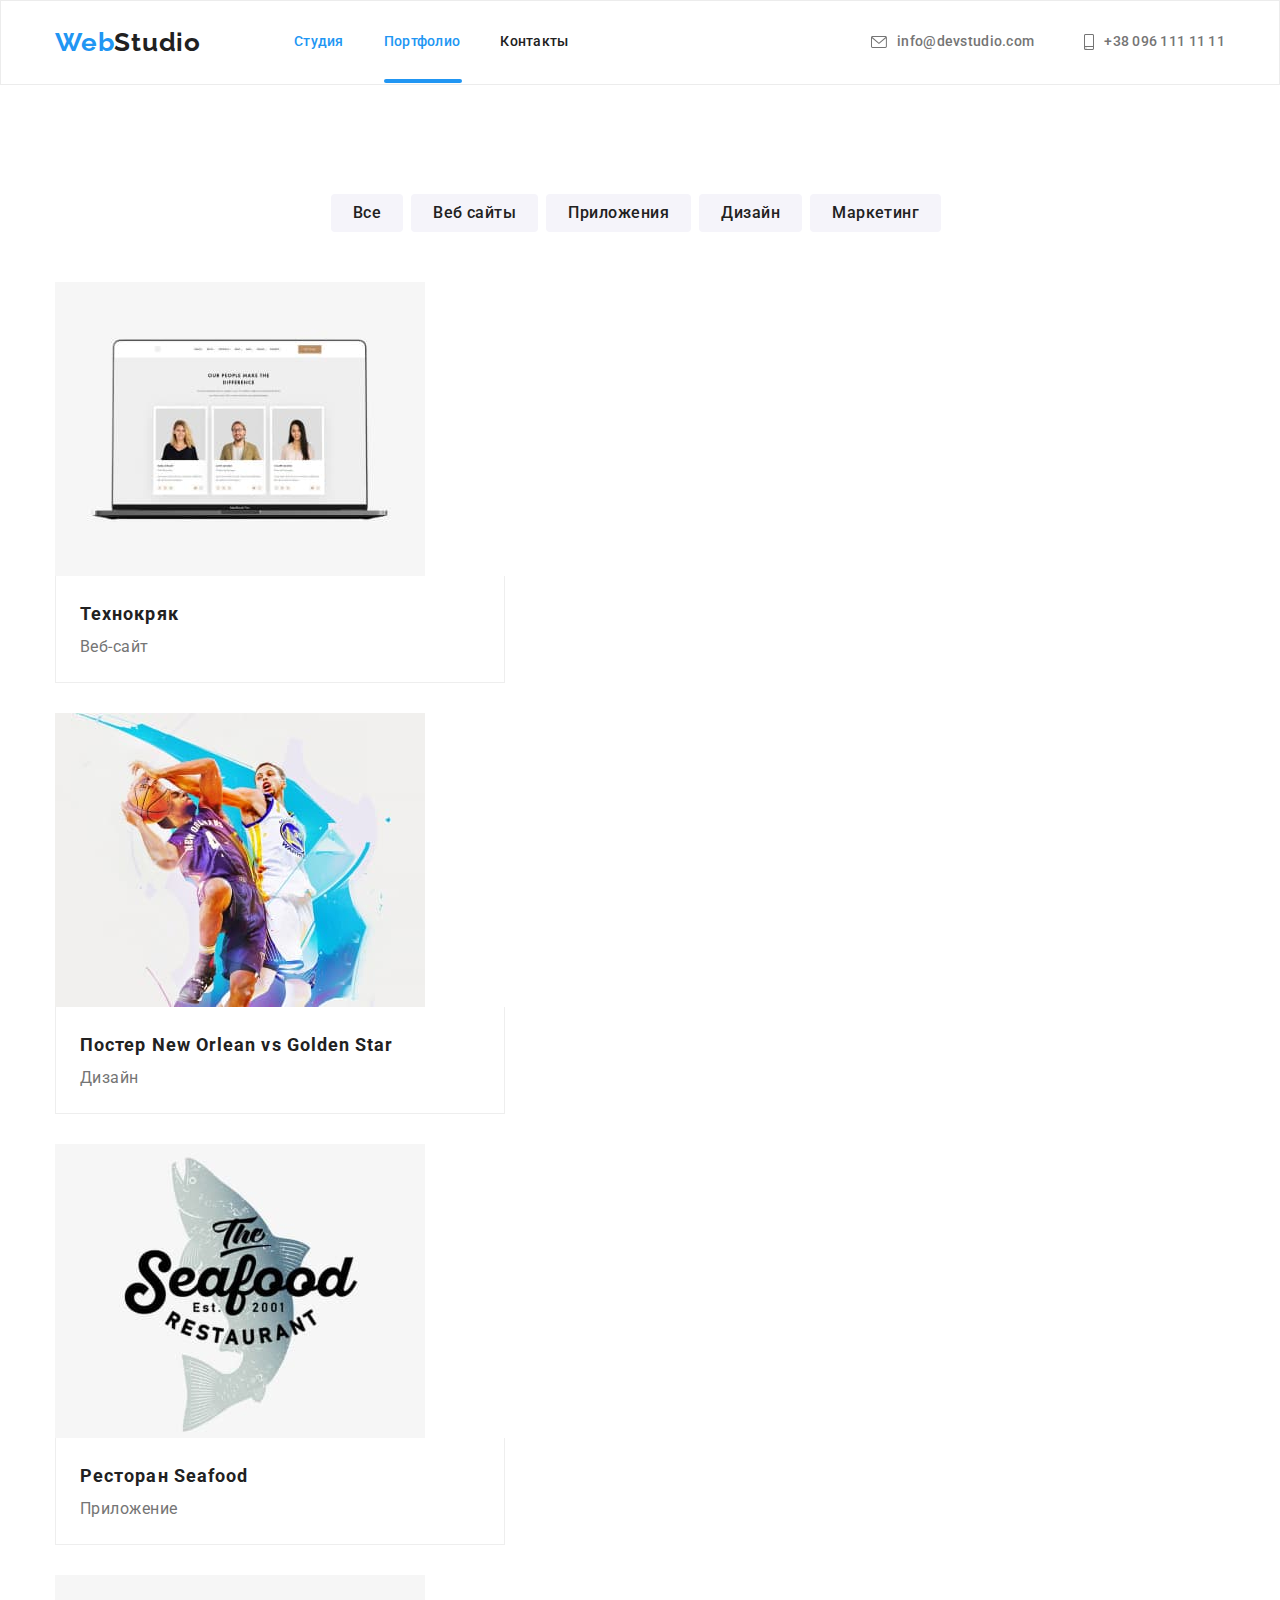
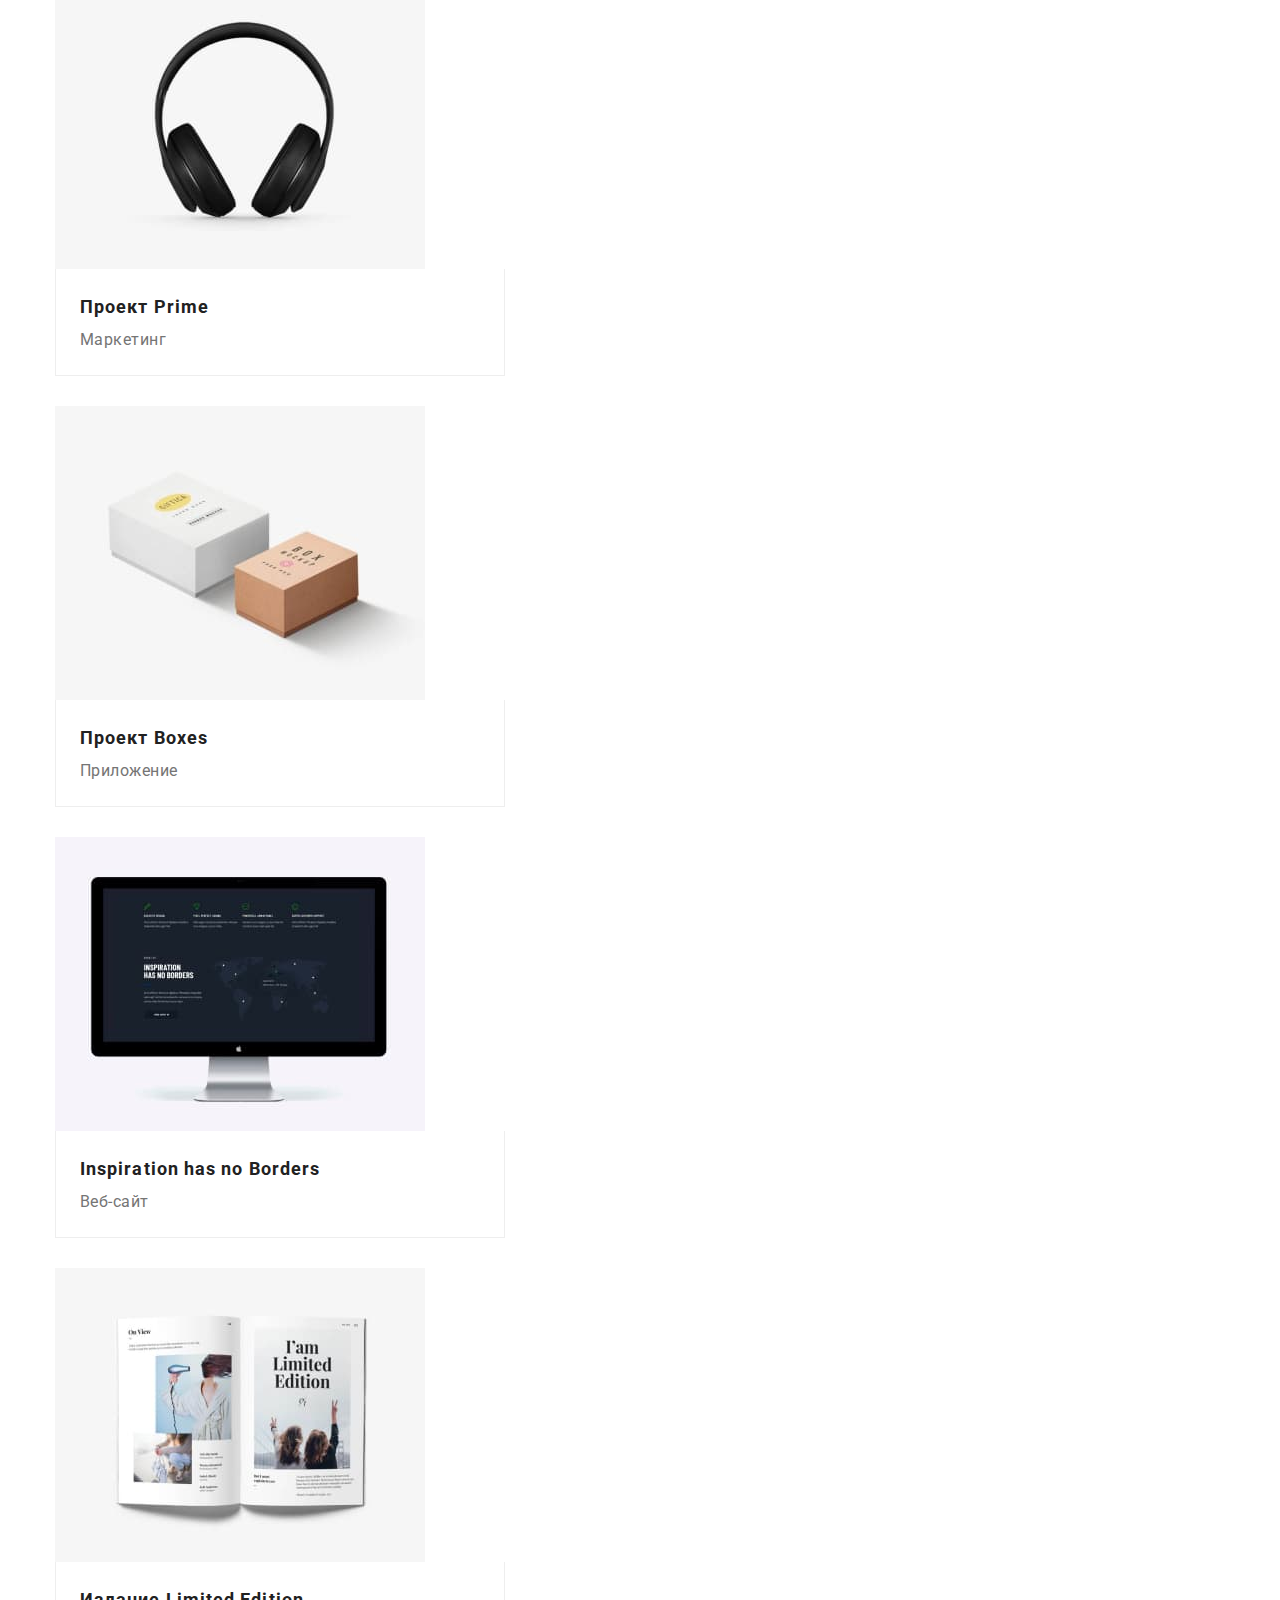
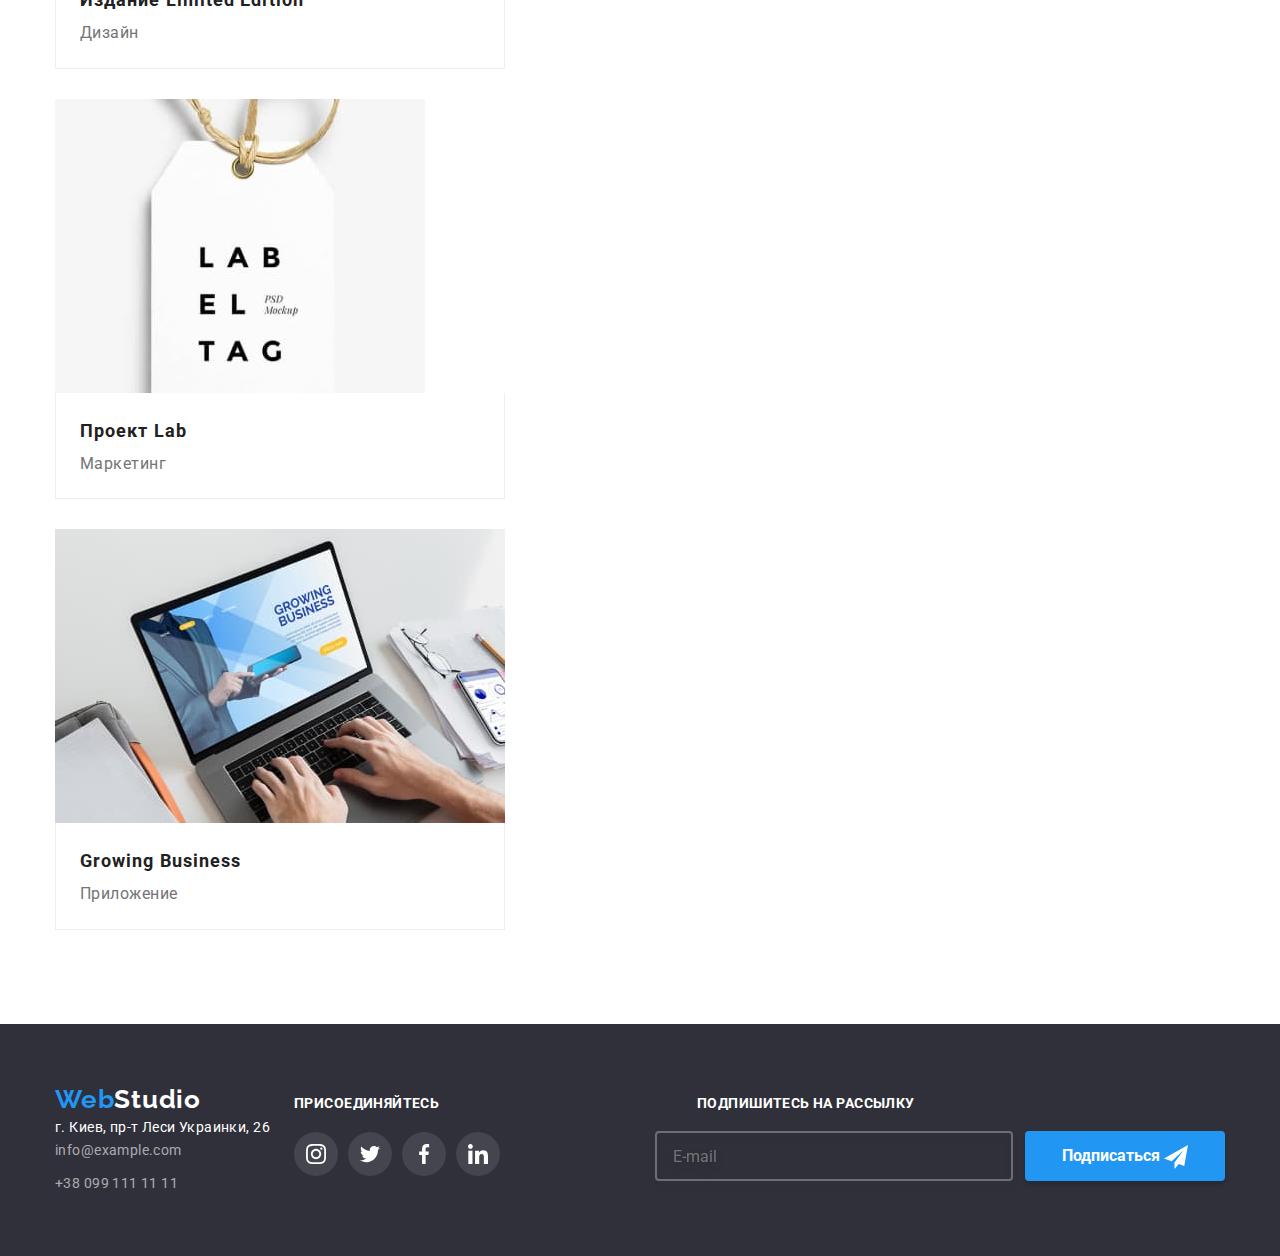
==== commit 77a49f5e: "оптимизировал все фотки" ====
--- a/portfolio.html
+++ b/portfolio.html
@@ -395,7 +395,7 @@
             <picture> 
                 
                 <source media="(min-width: 1200px)"
-                    srcset="./images/growingb.jpg 1x, ./images/portfolio-desktop/growingb-desktop-@2x.jpg 2x">
+                    srcset="./images/portfolio-desktop/img-8.jpg 1x, ./images/portfolio-desktop/img-8@2x.jpg 2x">
                 
         
                     <source media="(min-width: 768px)"
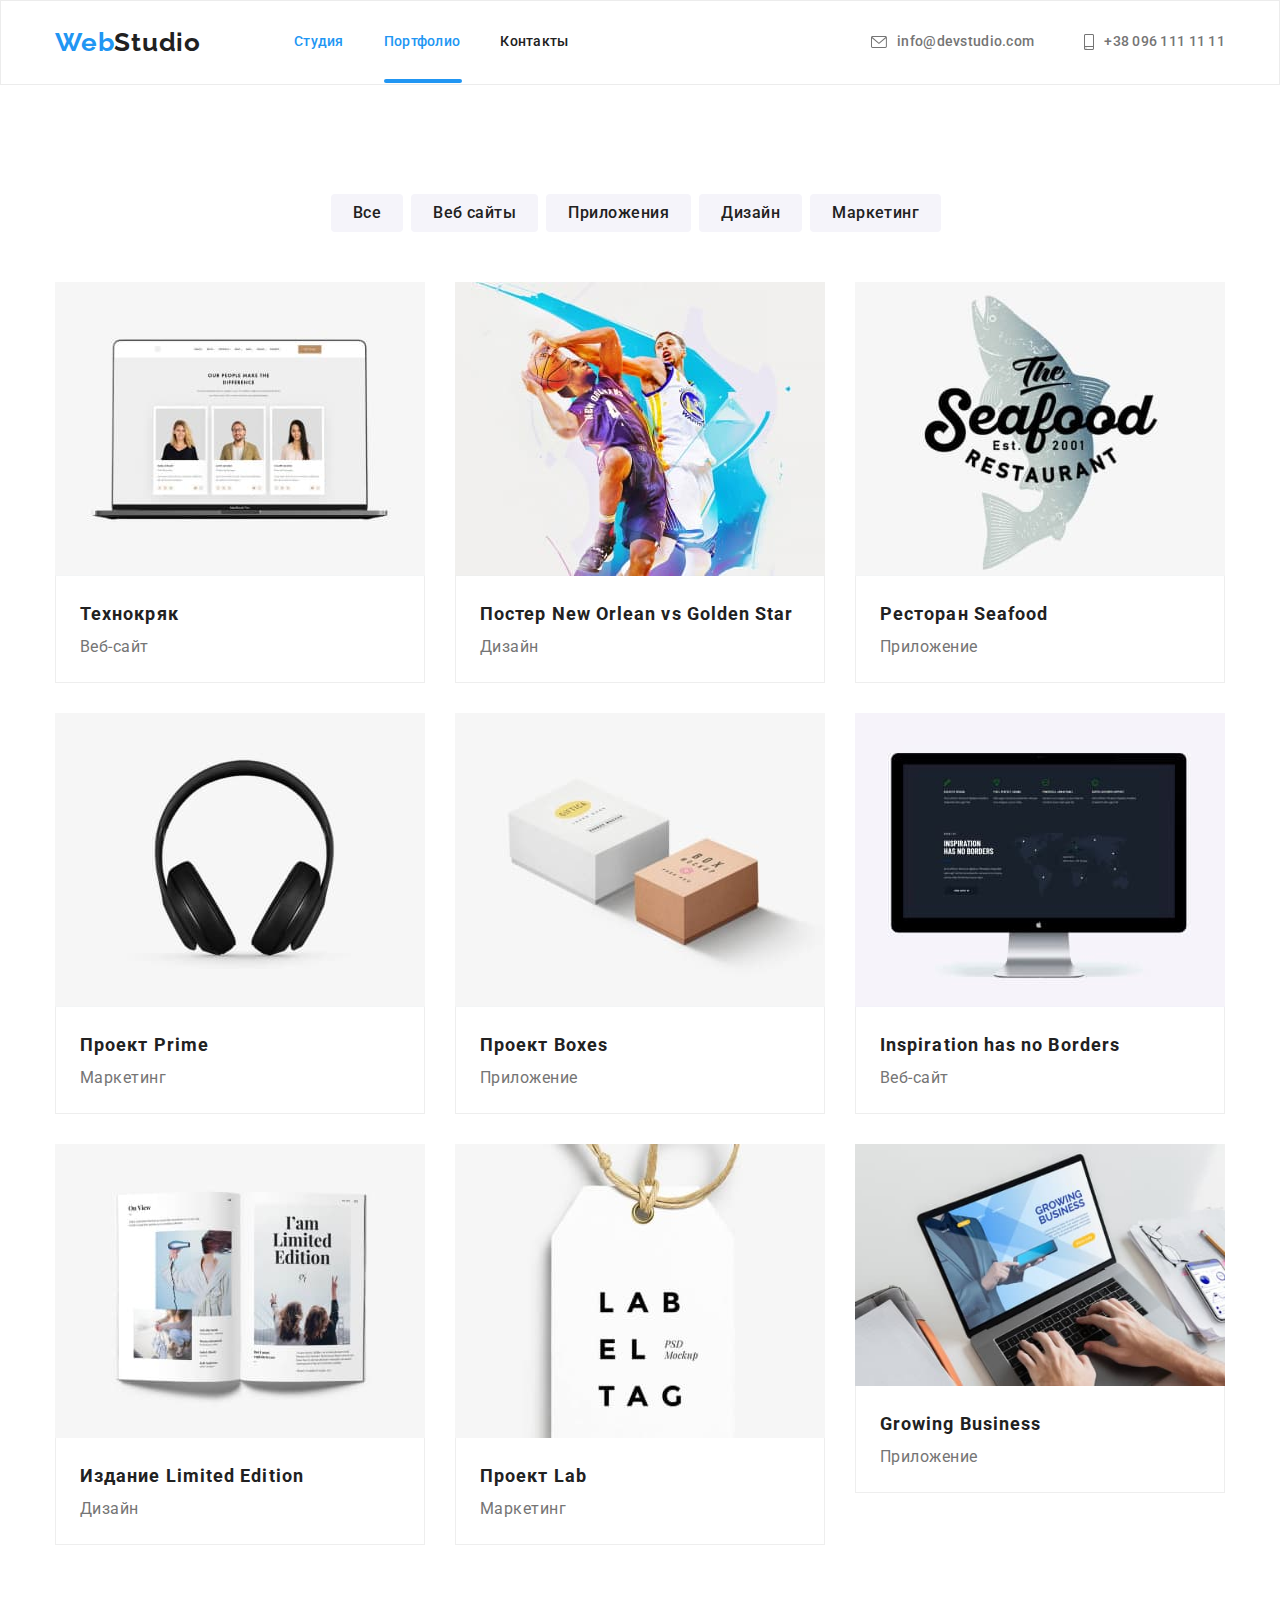
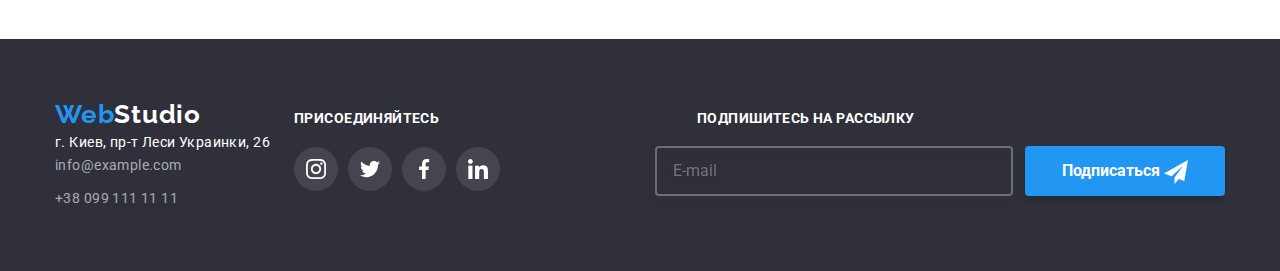
==== commit e0f31915: "проблемы с таблеткой в портфолио" ====
--- a/portfolio.html
+++ b/portfolio.html
@@ -36,7 +36,7 @@
                                       </nav>
                                      <button type="button" class="burger-btn" data-menu-open>
                                          <svg class="burger-btn__icon">
-                                             <use href="./images/sprite.svg#icon-person">
+                                             <use href="./images/sprite.svg#icon-menu_40px">
                                              </use>
                                          </svg>
                                      </button>
--- a/css/main.min.css
+++ b/css/main.min.css
@@ -1,2 +1,2 @@
-:root{--primary-text-color: #000000;--secondary-text-color: #757575;--primary-white-color: #ffffff;--title-text-color: #212121;--accent-color: #2196f3;--accentbgr-color: #188ce8;--darkbgr-color: #2f303a;--mainbgr-color: #e5e5e5;--mainbgrtwo-color: #f5f4fa;--logo-font: Raleway;--main-font: Roboto}.visually-hidden{position:absolute !important;clip:rect(1px 1px 1px 1px);clip:rect(1px, 1px, 1px, 1px);padding:0 !important;border:0 !important;height:1px !important;width:1px !important;overflow:hidden}h1,h2,h3,h4,h5,h6,p{margin-top:0;margin-bottom:0}ul,ol{margin-top:0;margin-bottom:0;padding-left:0}img{display:block;max-width:100%;height:auto}body{background-color:var(--primary-white-color);color:var(--primary-text-color);font-family:var(--main-font),sans-serif}.link{text-decoration:none;color:inherit}ul{list-style:none}a{display:block;text-decoration:none}.section{padding-top:60px;padding-bottom:60px}@media (min-width: 1200px){.section{padding-top:94px;padding-bottom:94px}}.container{width:100%;padding-left:15px;padding-right:15px;margin:0 auto}@media screen and (min-width: 480px){.container{max-width:480px;margin:0 auto}}@media (min-width: 768px) and (max-width: 1199px){.container{max-width:768px}}@media (min-width: 1200px){.container{max-width:1200px}}.social-list{display:flex;justify-content:space-between}.social-list__link{display:flex;align-items:center;justify-content:center;width:40px;height:40px;border-radius:50%;background-color:var(--primary-white-color);fill:#afb1b8;transition:background-color 250ms cubic-bezier(0.4, 0, 0.2, 1),fill 250ms cubic-bezier(0.4, 0, 0.2, 1)}.social-list__link:focus,.social-list__link:hover{fill:var(--primary-white-color);background-color:var(--accent-color)}.social-list__icon{width:20px;height:20px}.footer-social-list{display:flex;justify-content:space-between;margin-top:16px;max-width:204px;margin-left:auto;margin-right:auto}.footer-social-link{display:flex;background-color:rgba(255,255,255,0.1);justify-content:center;align-items:center;width:44px;height:44px;border-radius:50%;fill:var(--primary-white-color);transition:background-color 250ms cubic-bezier(0.4, 0, 0.2, 1),fill 250ms cubic-bezier(0.4, 0, 0.2, 1)}.footer-social-link:focus,.footer-social-link:hover{background-color:var(--accent-color)}.backdrop{position:fixed;top:0;left:0;width:100vw;height:100vh;background-color:rgba(0,0,0,0.2);transition-duration:250ms;transition-timing-function:cubic-bezier(0.4, 0, 0.2, 1)}.is-hidden{opacity:0;visibility:hidden;pointer-events:none}.modal{position:absolute;left:50%;top:50%;width:400px;height:609px;background-color:var(--primary-white-color);transform:translate(-50%, -50%);padding:40px}.close-btn-modal{position:absolute;width:30px;height:30px;top:8px;right:8px;border-radius:50%;cursor:pointer;border:1px solid rgba(0,0,0,0.1);background-color:transparent;padding:0}.close-btn-modal:focus .modal-icon,.close-btn-modal:hover .modal-icon{fill:var(--accent-color)}.close-btn-modal .modal-icon{fill:#212121;position:absolute;top:50%;left:50%;transform:translate(-50%, -50%);transition:fill 250ms cubic-bezier(0.4, 0, 0.2, 1)}@media (min-width: 1200px){.modal{width:528px;height:581px}}.modal-form{display:flex;flex-direction:column}.modal-form-head{font-family:var(--main-font);font-style:normal;font-weight:bold;font-size:20px;line-height:23px;text-align:center;letter-spacing:0.03em;color:var(--title-text-color);margin-bottom:30px}.modal-form-input{width:100%;height:40px;border:1px solid rgba(33,33,33,0.2);box-sizing:border-box;border-radius:4px;padding-left:42px;transition:border-color 250ms cubic-bezier(0.4, 0, 0.2, 1)}.modal-form-input:focus,.modal-form-input:hover{outline:none;border-color:var(--accent-color)}.modal-form-label{margin-top:10px;font-family:var(--main-font);font-style:normal;font-weight:normal;font-size:12px;line-height:14px;letter-spacing:0.01em;color:var(--secondary-text-color)}.modal-form-input-wrapper{position:relative;margin-top:4px;display:block}.modal-input-icon{position:absolute;top:50%;transform:translateY(-50%);left:12px;width:18px;height:18px;transition:fill 250ms cubic-bezier(0.4, 0, 0.2, 1)}.modal-form-input:focus+.modal-input-icon,.modal-form-input:hover+.modal-input-icon{fill:var(--accent-color)}.modal-form-message{width:100%;height:120px;margin-top:4px;padding:12px 16px;resize:none;transition:border-color 250ms cubic-bezier(0.4, 0, 0.2, 1);border:1px solid rgba(33,33,33,0.2);border-radius:4px}.modal-form-message:focus,.modal-form-message:hover{outline:none;border-color:var(--accent-color)}.modal-form-message::placeholder{color:var(--secondary-text-color)}.modal-form-checkbox:checked+.modal-form-checkbox-label::before{background-image:url(../images/icon-check.jpg);background-origin:border-box;border-color:transparent}.modal-form-checkbox-label{display:flex;align-items:center;font-family:var(--main-font);font-style:normal;font-weight:normal;font-size:10px;line-height:1.1;letter-spacing:0.03em;color:var(--secondary-text-color);margin-top:20px;margin-bottom:20px}.modal-form-checkbox-label::before{content:"";display:block;width:16px;height:15px;border:2px solid #212121;border-radius:2px;cursor:pointer;margin-right:7px}.modal-form-label-link{color:var(--accent-color)}.modal-form-btn{font-family:var(--main-font);font-style:normal;font-weight:bold;font-size:16px;line-height:30px;border:none;text-align:center;letter-spacing:0.06em;margin:0 auto;color:#ffffff;width:200px;height:50px;background-color:var(--accent-color);box-shadow:0px 4px 4px rgba(0,0,0,0.15);border-radius:4px;cursor:pointer;transition:background-color 250ms cubic-bezier(0.4, 0, 0.2, 1)}.modal-form-btn:hover,.modal-form-btn:focus{background-color:var(--accentbgr-color)}@media (min-width: 1200px){.modal-form-checkbox-label{display:flex;align-items:center;font-family:var(--main-font);font-style:normal;font-weight:normal;font-size:14px;line-height:1.71;letter-spacing:0.03em;color:var(--secondary-text-color);margin-top:20px;margin-bottom:20px}}@media screen and (max-width: 767px){.nav-item{display:none}.contacts-top{display:none}}.header{max-width:100%;padding-top:16px;padding-bottom:16px;border:1px solid #ececec}.header-container{display:flex;align-items:center;justify-content:space-between}.logo{animation-duration:250ms}.logo-text{font-family:var(--logo-font);font-style:normal;font-weight:700;font-size:24px;line-height:1.16;letter-spacing:0.03em;color:var(--title-text-color)}.logo-two{font-family:var(--logo-font);font-style:normal;font-weight:700;font-size:24px;line-height:1.16;letter-spacing:0.03em;color:var(--accent-color)}.header-container{display:flex;align-items:center;justify-content:space-between}@media (min-width: 768px) and (max-width: 1199px){.burger-btn{display:none}.mobile-menu__header-contacts{margin-top:32px}.header{padding-top:26px;padding-bottom:26px;border:1px solid #ececec}.header-container{display:flex;align-items:center}.navigation{display:flex;align-items:center}.nav{display:flex;align-items:center}.contacts-top{display:block;align-items:center;margin-left:auto}.logo-two{font-family:var(--logo-font);font-style:normal;font-weight:700;font-size:26px;line-height:1.19;letter-spacing:0.03em;color:var(--accent-color)}.logo-text{font-family:var(--logo-font);font-style:normal;font-weight:700;font-size:26px;line-height:1.19;letter-spacing:0.03em;color:var(--title-text-color)}.logo{margin-right:93px;animation-duration:250ms}.nav{font-family:Roboto;font-style:normal;font-weight:500;font-size:14px;line-height:1.14;letter-spacing:0.02em;color:#212121}.nav>li:not(:last-child){margin-right:40px}.link:hover,.link:focus{color:var(--accent-color)}.list .link.current{color:var(--accent-color)}.contacts-top .link{font-family:var(--main-font);font-style:normal;font-weight:500;font-size:14px;line-height:1.14;letter-spacing:0.02em;color:#757575}.contacts-top .link:hover,.contacts-top .link:focus{color:var(--accent-color)}.header-contacts{text-align:center;margin-left:106px;padding-right:15px}.header-contacts:not(:last-child){margin-bottom:10px}.tel-icon,.mail-icon{margin-right:10px;fill:#757575;transition:fill 250ms cubic-bezier(0.4, 0, 0.2, 1)}.mail-link:hover .mail-icon,.mail-link:focus .modal-icon,.tel-link:hover .tel-icon,.tel-link:focus .tel-icon{fill:var(--accent-color)}.mail-icon:hover,.mail-icon:focus{fill:var(--accent-color)}.tel-icon:hover,.tel-icon:focus{fill:var(--accent-color)}.mail-link,.tel-link{display:flex;align-items:center}.nav-item{position:relative}.current-studio::after{content:"";display:block;position:absolute;width:48px;height:4px;background:var(--accent-color);border-radius:2px;bottom:-33px}.current-portfolio::after{content:"";display:block;position:absolute;width:78px;height:4px;bottom:-33px;background:#2196f3;border-radius:2px}.link{transition:color 250ms cubic-bezier(0.4, 0, 0.2, 1)}}@media (min-width: 1200px){.burger-btn{display:none}.mobile-menu__header-contacts{margin-top:32px}.header{padding-top:26px;padding-bottom:26px;border:1px solid #ececec}.header-container{display:flex;align-items:center}.navigation{display:flex;align-items:center}.nav{display:flex;align-items:center}.contacts-top{display:flex;align-items:center;margin-left:auto}.logo-two{font-family:var(--logo-font);font-style:normal;font-weight:700;font-size:26px;line-height:1.19;letter-spacing:0.03em;color:var(--accent-color)}.logo-text{font-family:var(--logo-font);font-style:normal;font-weight:700;font-size:26px;line-height:1.19;letter-spacing:0.03em;color:var(--title-text-color)}.logo{margin-right:93px;animation-duration:250ms}.nav{font-family:Roboto;font-style:normal;font-weight:500;font-size:14px;line-height:1.14;letter-spacing:0.02em;color:#212121}.nav>li:not(:last-child){margin-right:40px}.link:hover,.link:focus{color:var(--accent-color)}.list .link.current{color:var(--accent-color)}.contacts-top .link{font-family:var(--main-font);font-style:normal;font-weight:500;font-size:14px;line-height:1.14;letter-spacing:0.02em;color:#757575}.contacts-top .link:hover,.contacts-top .link:focus{color:var(--accent-color)}.header-contacts:not(:last-child){margin-right:50px}.tel-icon,.mail-icon{margin-right:10px;fill:#757575;transition:fill 250ms cubic-bezier(0.4, 0, 0.2, 1)}.mail-link:hover .mail-icon,.mail-link:focus .modal-icon,.tel-link:hover .tel-icon,.tel-link:focus .tel-icon{fill:var(--accent-color)}.mail-icon:hover,.mail-icon:focus{fill:var(--accent-color)}.tel-icon:hover,.tel-icon:focus{fill:var(--accent-color)}.mail-link,.tel-link{display:flex;align-items:center}.nav-item{position:relative}.current-studio::after{content:"";display:block;position:absolute;width:48px;height:4px;background:var(--accent-color);border-radius:2px;bottom:-33px}.current-portfolio::after{content:"";display:block;position:absolute;width:78px;height:4px;bottom:-33px;background:#2196f3;border-radius:2px}.link{transition:color 250ms cubic-bezier(0.4, 0, 0.2, 1)}}.burger-btn{background-color:transparent;border:none;padding:0;cursor:pointer}.burger-btn__icon{width:40px;height:40px;border:orangered solid 3px;fill:#212121}.burger-btn__icon:hover,.burger-btn__icon:focus{fill:#2196F3}.mobile-menu__container{display:flex;flex-direction:column;justify-content:space-between;position:relative;height:100vh;padding:48px 25px}.mobile-menu{position:fixed;z-index:99;left:0;top:0;width:100vw;height:100vh;background-color:#ffffff;opacity:0;visibility:hidden;pointer-events:none;transition:opacity 250ms cubic-bezier(0.4, 0, 0.2, 1)}.mobile-menu.is-open{opacity:1;visibility:visible;pointer-events:auto}.close-btn{background-color:transparent;border:none;padding:0;cursor:pointer;position:absolute;top:21px;right:26px}.close-btn__icon{width:40px;height:40px;transition:fill 250ms cubic-bezier(0.4, 0, 0.2, 1)}.close-btn__icon:focus,.close-btn__icon:hover{fill:var(--accent-color)}.nav-list__item{margin-bottom:10px}.nav-list__link{display:inline-block;font-family:Roboto;font-style:normal;font-weight:500;font-size:40px;line-height:1.17;letter-spacing:0.02em;color:#212121;transition:color 250ms cubic-bezier(0.4, 0, 0.2, 1);margin-bottom:32px}.nav-list__link:hover,.nav-list__link:focus{color:var(--accent-color)}.mobile-menu__contacts-top{margin-bottom:64px}.mobile-menu__link{font-family:Roboto;font-weight:500;font-size:24px;line-height:1.16;letter-spacing:0.02em;margin-top:32px;transition:color 250ms cubic-bezier(0.4, 0, 0.2, 1);color:#757575}.mobile-menu__link:hover,.mobile-menu__link:focus{color:var(--accent-color)}@media (max-width: 480px){.social-list-mobile-menu{flex-wrap:wrap}}.social-list-mobile-menu{display:flex}.social-list-mobile-menu__link{font-family:Roboto;font-style:normal;font-weight:500;font-size:18px;line-height:1.22;letter-spacing:0.02em;color:#2196F3}.social-list-mobile-menu__item:not(:last-child)::after{content:"";width:0px;height:22px;border:1px solid rgba(33,33,33,0.2);transform:rotate(90deg)}.hero{background-color:var(--darkbgr-color);padding-top:128px;padding-bottom:128px;text-align:center;background-size:cover;background-repeat:no-repeat;max-width:100%}.hero-title{font-family:Roboto;font-style:normal;font-weight:900;font-size:21px;line-height:42px;text-align:center;letter-spacing:0.06em;text-transform:uppercase;color:var(--primary-white-color)}.hero-btn{color:var(--primary-white-color);background-color:var(--accent-color);font-family:var(--main-font);font-weight:700;font-size:16px;line-height:1.88;display:flex;letter-spacing:0.06em;box-shadow:0px 4px 4px rgba(0,0,0,0.15);border-radius:4px;cursor:pointer;margin-top:40px;margin-right:auto;margin-left:auto;padding-top:10px;padding-right:32px;padding-bottom:10px;padding-left:32px;border:none;transition:background-color 250ms cubic-bezier(0.4, 0, 0.2, 1),color 250ms cubic-bezier(0.4, 0, 0.2, 1)}.hero-btn:hover,.hero-btn:focus{background-color:var(--accentbgr-color)}@media (min-width: 768px) and (max-width: 1199px){.hero{background-color:var(--darkbgr-color);padding-top:118px;padding-bottom:118px}.hero-title{font-size:23px;line-height:1.82}}@media (min-width: 1200px){.hero{background-color:var(--darkbgr-color);padding-top:200px;padding-bottom:200px;text-align:center;background-size:cover}.hero-title{font-family:var(--main-font);font-weight:900;font-size:44px;line-height:1.36;color:var(--primary-white-color)}}.hero{background-image:linear-gradient(rgba(47,48,58,0.4), rgba(47,48,58,0.4)),url(../images/bg-phone-1x.jpg)}@media (min-device-pixel-ratio: 2), (-webkit-min-device-pixel-ratio: 2), (min-resolution: 192dpi), (min-resolution: 2dppx){.hero{background-image:linear-gradient(rgba(47,48,58,0.4), rgba(47,48,58,0.4)),url(../images/bg-phone-2x.jpg)}}@media (min-width: 768px) and (max-width: 1199px){.hero{background-image:url(../images/bg-tablet-1x.jpg)}}@media (min-device-pixel-ratio: 2) and (min-width: 768px), (min-resolution: 192dpi) and (min-width: 768px), (min-resolution: 2dppx) and (min-width: 768px){.hero{background-image:linear-gradient(rgba(47,48,58,0.4), rgba(47,48,58,0.4)),url(../images/bg-tablet-2x.jpg)}}@media (min-width: 1200px){.hero{background-image:linear-gradient(rgba(47,48,58,0.4), rgba(47,48,58,0.4)),url(../images/bg-desktop-1x.jpg)}}@media (min-width: 1200px) and (min-device-pixel-ratio: 2) and (min-width: 1200px), (min-width: 1200px) and (min-resolution: 192dpi) and (min-width: 1200px), (min-width: 1200px) and (min-resolution: 2dppx) and (min-width: 1200px){.hero{background-image:linear-gradient(rgba(47,48,58,0.4), rgba(47,48,58,0.4)),url(../images/bg-desktop-2x.jpg)}}.advantages-container{display:flex;flex-direction:column}.icon-container{display:flex;justify-content:center;align-items:center;max-width:450px;height:120px;background:#f5f4fa;border-radius:4px;margin-bottom:30px}.advantages-li{text-align:center}.advantages-title{font-family:var(--main-font);font-style:normal;font-weight:bold;font-size:14px;line-height:1.14;letter-spacing:0.03em;text-transform:uppercase;color:var(--title-text-color)}.advantages-item{font-family:var(--main-font);font-style:normal;font-weight:normal;font-size:14px;line-height:1.71;letter-spacing:0.03em;color:var(--secondary-text-color);margin-top:10px}.advantages-li:not(:last-child){margin-bottom:30px}@media (min-width: 768px) and (max-width: 1199px){.advantages-container{flex-direction:row;flex-wrap:wrap;align-items:flex-start;margin-top:-30px;margin-right:-30px}.advantages-li{margin-top:30px;margin-right:30px;flex-basis:calc((100% - 60px) / 2)}.icon-container{display:flex;justify-content:center;align-items:center;max-width:354px;height:120px;background:#f5f4fa;border-radius:4px;margin-bottom:30px}}@media (min-width: 1200px){.advantages-container{display:flex;flex-direction:row;justify-content:flex-start}.advantages,.about{background-color:var(--primary-white-color)}.advantages-li:not(:last-child){margin-right:30px}.icon-container{display:flex;justify-content:center;align-items:center;width:270px;height:120px;background:#f5f4fa;border-radius:4px;margin-bottom:30px}}@media (max-width: 1199px){.about{display:none}}.about-container__wrapper{position:relative}.about-container__overlay{font-family:var(--main-font);font-style:normal;font-weight:bold;font-size:14px;line-height:16px;text-align:center;letter-spacing:0.03em;text-transform:uppercase;padding-top:27px;padding-bottom:27px;color:#ffffff;position:absolute;background-color:rgba(47,48,58,0.8);width:100%;height:70px;bottom:0px}.about-title{font-family:var(--main-font);font-style:normal;font-weight:bold;font-size:36px;line-height:1.16;text-align:center;letter-spacing:0.03em;color:var(--title-text-color);margin-bottom:50px}.about-container{display:flex;justify-content:space-between}.team-container{display:block}.team-container__div{margin-bottom:30px}.team-section{background-color:var(--mainbgrtwo-color)}.team-title{font-family:var(--main-font);font-style:normal;font-weight:bold;font-size:36px;line-height:1.16;text-align:center;letter-spacing:0.03em;color:var(--title-text-color);padding-bottom:30px}.team-container__name{font-family:var(--main-font);font-style:normal;font-weight:500;font-size:16px;line-height:1.18;letter-spacing:0.03em;color:var(--title-text-color);text-align:center;margin-bottom:10px}.team-container__job{font-family:var(--main-font);font-style:normal;font-weight:normal;font-size:16px;line-height:19px;letter-spacing:0.03em;color:var(--secondary-text-color);text-align:center;margin-bottom:30px}.team-container__div{padding-top:30px;padding-bottom:30px;box-shadow:0px 4px 4px rgba(0,0,0,0.12),0px 1px 1px rgba(0,0,0,0.14),0px 2px 1px rgba(0,0,0,0.2);border-radius:0px 0px 4px 4px;background-color:var(--primary-white-color);padding-left:44px;padding-right:44px}@media (min-width: 768px) and (max-width: 1199px){.team-container{display:flex;flex-wrap:wrap;margin-top:-30px;margin-left:-30px}.team-container__card{margin-top:30px;margin-left:30px;flex-basis:calc((100% - 120px) / 2)}}@media (min-width: 1200px){.team-section{background-color:var(--mainbgrtwo-color)}.team-title{font-family:var(--main-font);font-style:normal;font-weight:bold;font-size:36px;line-height:1.16;text-align:center;letter-spacing:0.03em;color:var(--title-text-color);margin-bottom:50px}.team-container__name{font-family:var(--main-font);font-style:normal;font-weight:500;font-size:16px;line-height:1.18;letter-spacing:0.03em;color:var(--title-text-color);text-align:center;margin-bottom:10px}.team-container__job{font-family:var(--main-font);font-style:normal;font-weight:normal;font-size:16px;line-height:19px;letter-spacing:0.03em;color:var(--secondary-text-color);text-align:center;margin-bottom:30px}.team-container__div{padding-top:30px;padding-bottom:30px;box-shadow:0px 4px 4px rgba(0,0,0,0.12),0px 1px 1px rgba(0,0,0,0.14),0px 2px 1px rgba(0,0,0,0.2);border-radius:0px 0px 4px 4px;background-color:var(--primary-white-color);padding-left:44px;padding-right:44px}.team-container__card{margin-left:30px;flex-basis:calc((100% - 120px) / 4)}.team-container{display:flex;margin-left:-30px}}.clients-list{display:flex;flex-wrap:wrap;margin-left:-30px;margin-top:-30px}.clients-item{margin-top:30px;margin-left:30px;flex-basis:calc((100% - 60px) / 2)}.subtitle{font-family:var(--main-font);font-style:normal;font-weight:bold;font-size:28px;line-height:1.17;text-align:center;letter-spacing:0.03em;color:#212121;margin-bottom:30px}.clients-list-link:hover,.clients-list-link:focus{fill:var(--accent-color);border:1px solid var(--accent-color)}.clients-list-link{max-width:226px;height:92px;border:1px solid #afb1b8;border-radius:4px;display:flex;justify-content:center;align-items:center;fill:#afb1b8;transition:fill 250ms cubic-bezier(0.4, 0, 0.2, 1)}.clients-list-link:hover,.clients-list-link:focus{fill:var(--accent-color);border:1px solid var(--accent-color)}@media (min-width: 768px) and (max-width: 1199px){.clients-list{margin-left:-30px;margin-top:-30px}.clients-item{margin-top:30px;margin-left:30px;flex-basis:calc((100% - 90px) / 3)}}@media (min-width: 1200px){.subtitle{font-family:var(--main-font);font-style:normal;font-weight:bold;font-size:36px;line-height:1.16;text-align:center;letter-spacing:0.03em;color:#212121;margin-bottom:50px}.clients-list{display:flex;flex-wrap:nowrap;justify-content:space-between;margin-left:-30px;margin-top:-50px}.clients-list-link:hover,.clients-list-link:focus{fill:var(--accent-color);border:1px solid var(--accent-color)}.clients-list-link{width:170px;height:92px;border:1px solid #afb1b8;border-radius:4px;display:flex;justify-content:center;align-items:center;fill:#afb1b8;transition:fill 250ms cubic-bezier(0.4, 0, 0.2, 1)}.clients-list-link:hover,.clients-list-link:focus{fill:var(--accent-color);border:1px solid var(--accent-color)}}.footer{background-color:var(--darkbgr-color);padding-top:60px;padding-bottom:60px}@media screen and (max-width: 1199px){.footer{text-align:center}.footer-address-wrapper{flex-direction:column;align-items:center;margin-bottom:60px;margin-bottom:60px}}.footer-logo{margin-bottom:20px}.footer-web{font-family:var(--logo-font);font-style:normal;font-weight:bold;font-size:26px;line-height:1.19;letter-spacing:0.03em;color:var(--accent-color)}.footer-logo-studio{font-family:var(--logo-font);font-style:normal;font-weight:bold;font-size:26px;line-height:1.19;letter-spacing:0.03em;color:var(--primary-white-color)}.footer-address{font-family:var(--main-font);font-style:normal;font-weight:normal;font-size:14px;line-height:1.72;letter-spacing:0.03em;color:var(--primary-white-color);transition:color 250ms cubic-bezier(0.4, 0, 0.2, 1)}.footer-mail,.footer-tel{font-family:var(--main-font);font-style:normal;font-weight:normal;font-size:14px;line-height:1.71;letter-spacing:0.03em;color:rgba(255,255,255,0.6);transition:color 250ms cubic-bezier(0.4, 0, 0.2, 1)}.footer-mail,.footer-mail,.footer-tel,.footer-tel{text-decoration:none}.footer-social-title{margin-bottom:20px;font-family:var(--main-font);font-style:normal;font-weight:bold;font-size:14px;line-height:1.14;letter-spacing:0.03em;text-transform:uppercase;color:var(--primary-white-color)}.footer-address:focus,.footer-address:hover,.footer-mail:hover,.footer-mail:focus,.footer-tel:hover,.footer-tel:focus{color:var(--accent-color)}.footer-mail,.footer-tel{text-decoration:none}.footer-contact:not(:last-child){margin-bottom:9px}.input-text{font-family:var(--main-font);font-weight:bold;font-size:14px;line-height:16px;letter-spacing:0.03em;text-transform:uppercase;color:var(--primary-white-color);margin-bottom:20px}@media screen and (max-width: 767px){.footer-social-box{display:block;height:80px;width:206px;margin-bottom:60px;margin-left:auto;margin-right:auto}}.form-input-email{width:100%;height:50px;border:2px solid rgba(255,255,255,0.3);box-sizing:border-box;filter:drop-shadow(0px 4px 4px rgba(0,0,0,0.15));border-radius:4px;outline:none;background-color:transparent;color:var(--primary-white-color);padding-left:16px}.btn-footer{position:relative;width:200px;height:50px;background-color:var(--accent-color);box-shadow:0px 4px 4px rgba(0,0,0,0.15);border-radius:4px;cursor:pointer;border:none;color:#ffffff;font-family:var(--main-font);font-style:normal;font-weight:bold;font-size:16px;line-height:30px;margin-left:12px;transition:background-color 250ms cubic-bezier(0.4, 0, 0.2, 1),color 250ms cubic-bezier(0.4, 0, 0.2, 1),box-shadow 250ms cubic-bezier(0.4, 0, 0.2, 1);margin-top:20px}.btn-footer:hover,.btn-footer:focus{background-color:var(--accentbgr-color)}.icon-send-footer{vertical-align:middle}@media (min-width: 768px) and (max-width: 1199px){.footer-wrapper{display:flex;flex-wrap:wrap;justify-content:space-around}.footer-social-list{display:flex;justify-content:space-between}.footer-social-item:not(:last-child){margin-right:10px}}@media screen and (min-width: 1200px){.btn-footer{margin-top:0}.footer-wrapper{display:flex;align-items:baseline}.footer-social-box{margin-left:70px;justify-content:center;text-align:center}.footer-social-item:not(:last-child){margin-right:10px}.footer-social-link{display:flex;background-color:rgba(255,255,255,0.1);justify-content:center;align-items:center;width:44px;height:44px;border-radius:50%;fill:var(--primary-white-color);transition:background-color 250ms cubic-bezier(0.4, 0, 0.2, 1),fill 250ms cubic-bezier(0.4, 0, 0.2, 1)}.footer-social-link:focus,.footer-social-link:hover{background-color:var(--accent-color)}.div-input-wrapper{display:flex;margin-left:auto}.input-text{font-family:var(--main-font);font-style:normal;font-weight:bold;font-size:14px;line-height:16px;letter-spacing:0.03em;text-transform:uppercase;color:var(--primary-white-color);margin-top:1px;margin-left:42px;margin-bottom:20px}.form-input-email{width:358px}}.main{background-color:var(--mainbgrtwo-color)}.parents{display:flex;flex-wrap:wrap;justify-content:flex-start;margin-bottom:40px}.filters .item{background-color:var(--mainbgrtwo-color);color:var(--title-text-color);font-family:var(--main-font);font-weight:500;font-size:16px;line-height:1.64;text-align:center;letter-spacing:0.03em;cursor:pointer;background:#f5f4fa;border-radius:4px;border:none;padding:6px 22px;transition:color 250ms cubic-bezier(0.4, 0, 0.2, 1),background-color 250ms cubic-bezier(0.4, 0, 0.2, 1)}.filters .item:hover,.filters .item:focus{background-color:var(--accent-color);color:var(--primary-white-color);box-shadow:0px 3px 1px rgba(0,0,0,0.1),0px 1px 2px rgba(0,0,0,0.08),0px 2px 2px rgba(0,0,0,0.12);border-radius:4px;box-shadow:0px 3px 1px rgba(0,0,0,0.1),0px 1px 2px rgba(0,0,0,0.08),0px 2px 2px rgba(0,0,0,0.12)}.button-li{margin-right:8px;margin-top:15px}.card{background:#ffffff;border:1px solid #eeeeee;box-sizing:border-box;border-top:none;padding:20px 24px}.portfolio-link{text-decoration:none;display:block;transition:box-shadow 250ms cubic-bezier(0.4, 0, 0.2, 1)}.portfolio-link:hover,.portfolio-link:focus{box-shadow:0px 1px 1px rgba(0,0,0,0.12),0px 4px 4px rgba(0,0,0,0.06),1px 4px 6px rgba(0,0,0,0.16)}.project-title{font-family:var(--main-font);font-style:normal;font-weight:bold;font-size:18px;line-height:2;letter-spacing:0.06em;color:var(--title-text-color)}.project-type{font-family:var(--main-font);font-style:normal;font-weight:normal;font-size:16px;line-height:1.87;letter-spacing:0.03em;color:var(--secondary-text-color)}.wrapper-portfolio{position:relative;overflow:hidden}.overlay-portfolio{position:absolute;background-color:rgba(33,150,243,0.9);font-family:var(--main-font);font-style:normal;font-weight:normal;font-size:18px;line-height:1.55;padding:63px 24px 63px 23px;width:100%;height:100%;overflow:auto;top:0;left:0;letter-spacing:0.03em;color:var(--primary-white-color);transform:translateY(100%);transition:transform 250ms cubic-bezier(0.4, 0, 0.2, 1)}.portfolio-page:focus .overlay-portfolio,.portfolio-page:hover .overlay-portfolio{transform:translateY(0%)}@media (min-width: 768px){.parents{text-align:center;justify-content:center;margin-bottom:50px}}.card{background:#ffffff;border:1px solid #eeeeee;box-sizing:border-box;border-top:none;max-width:450px;padding:20px 24px}.portfolio-link{text-decoration:none;display:block;transition:box-shadow 250ms cubic-bezier(0.4, 0, 0.2, 1)}.portfolio-link:hover,.portfolio-link:focus{box-shadow:0px 1px 1px rgba(0,0,0,0.12),0px 4px 4px rgba(0,0,0,0.06),1px 4px 6px rgba(0,0,0,0.16)}.project-title{font-family:var(--main-font);font-style:normal;font-weight:bold;font-size:18px;line-height:2;letter-spacing:0.06em;color:var(--title-text-color)}.project-type{font-family:var(--main-font);font-style:normal;font-weight:normal;font-size:16px;line-height:1.87;letter-spacing:0.03em;color:var(--secondary-text-color)}.wrapper-portfolio{position:relative;overflow:hidden}.overlay-portfolio{position:absolute;background-color:rgba(33,150,243,0.9);font-family:var(--main-font);font-style:normal;font-weight:normal;font-size:18px;line-height:1.55;padding:63px 24px 63px 23px;width:100%;height:100%;overflow:auto;top:0;left:0;letter-spacing:0.03em;color:var(--primary-white-color);transform:translateY(100%);transition:transform 250ms cubic-bezier(0.4, 0, 0.2, 1)}.portfolio-page:focus .overlay-portfolio,.portfolio-page:hover .overlay-portfolio{transform:translateY(0%)}.portfolio-page{margin-top:30px}
+:root{--primary-text-color: #000000;--secondary-text-color: #757575;--primary-white-color: #ffffff;--title-text-color: #212121;--accent-color: #2196f3;--accentbgr-color: #188ce8;--darkbgr-color: #2f303a;--mainbgr-color: #e5e5e5;--mainbgrtwo-color: #f5f4fa;--logo-font: Raleway;--main-font: Roboto}.visually-hidden{position:absolute !important;clip:rect(1px 1px 1px 1px);clip:rect(1px, 1px, 1px, 1px);padding:0 !important;border:0 !important;height:1px !important;width:1px !important;overflow:hidden}h1,h2,h3,h4,h5,h6,p{margin-top:0;margin-bottom:0}ul,ol{margin-top:0;margin-bottom:0;padding-left:0}img{display:block;max-width:100%;height:auto}body{background-color:var(--primary-white-color);color:var(--primary-text-color);font-family:var(--main-font),sans-serif}.link{text-decoration:none;color:inherit}ul{list-style:none}a{display:block;text-decoration:none}.section{padding-top:60px;padding-bottom:60px}@media (min-width: 1200px){.section{padding-top:94px;padding-bottom:94px}}.container{width:100%;padding-left:15px;padding-right:15px;margin:0 auto}@media screen and (min-width: 480px){.container{max-width:480px;margin:0 auto}}@media (min-width: 768px) and (max-width: 1199px){.container{max-width:768px}}@media (min-width: 1200px){.container{max-width:1200px}}.social-list{display:flex;justify-content:space-between}.social-list__link{display:flex;align-items:center;justify-content:center;width:40px;height:40px;border-radius:50%;background-color:var(--primary-white-color);fill:#afb1b8;transition:background-color 250ms cubic-bezier(0.4, 0, 0.2, 1),fill 250ms cubic-bezier(0.4, 0, 0.2, 1)}.social-list__link:focus,.social-list__link:hover{fill:var(--primary-white-color);background-color:var(--accent-color)}.social-list__icon{width:20px;height:20px}.footer-social-list{display:flex;justify-content:space-between;margin-top:16px;max-width:204px;margin-left:auto;margin-right:auto}.footer-social-link{display:flex;background-color:rgba(255,255,255,0.1);justify-content:center;align-items:center;width:44px;height:44px;border-radius:50%;fill:var(--primary-white-color);transition:background-color 250ms cubic-bezier(0.4, 0, 0.2, 1),fill 250ms cubic-bezier(0.4, 0, 0.2, 1)}.footer-social-link:focus,.footer-social-link:hover{background-color:var(--accent-color)}.backdrop{position:fixed;top:0;left:0;width:100vw;height:100vh;background-color:rgba(0,0,0,0.2);transition-duration:250ms;transition-timing-function:cubic-bezier(0.4, 0, 0.2, 1)}.is-hidden{opacity:0;visibility:hidden;pointer-events:none}.modal{position:absolute;left:50%;top:50%;width:400px;height:609px;background-color:var(--primary-white-color);transform:translate(-50%, -50%);padding:40px}.close-btn-modal{position:absolute;width:30px;height:30px;top:8px;right:8px;border-radius:50%;cursor:pointer;border:1px solid rgba(0,0,0,0.1);background-color:transparent;padding:0}.close-btn-modal:focus .modal-icon,.close-btn-modal:hover .modal-icon{fill:var(--accent-color)}.close-btn-modal .modal-icon{fill:#212121;position:absolute;top:50%;left:50%;transform:translate(-50%, -50%);transition:fill 250ms cubic-bezier(0.4, 0, 0.2, 1)}@media (min-width: 1200px){.modal{width:528px;height:581px}}.modal-form{display:flex;flex-direction:column}.modal-form-head{font-family:var(--main-font);font-style:normal;font-weight:bold;font-size:20px;line-height:23px;text-align:center;letter-spacing:0.03em;color:var(--title-text-color);margin-bottom:30px}.modal-form-input{width:100%;height:40px;border:1px solid rgba(33,33,33,0.2);box-sizing:border-box;border-radius:4px;padding-left:42px;transition:border-color 250ms cubic-bezier(0.4, 0, 0.2, 1)}.modal-form-input:focus,.modal-form-input:hover{outline:none;border-color:var(--accent-color)}.modal-form-label{margin-top:10px;font-family:var(--main-font);font-style:normal;font-weight:normal;font-size:12px;line-height:14px;letter-spacing:0.01em;color:var(--secondary-text-color)}.modal-form-input-wrapper{position:relative;margin-top:4px;display:block}.modal-input-icon{position:absolute;top:50%;transform:translateY(-50%);left:12px;width:18px;height:18px;transition:fill 250ms cubic-bezier(0.4, 0, 0.2, 1)}.modal-form-input:focus+.modal-input-icon,.modal-form-input:hover+.modal-input-icon{fill:var(--accent-color)}.modal-form-message{width:100%;height:120px;margin-top:4px;padding:12px 16px;resize:none;transition:border-color 250ms cubic-bezier(0.4, 0, 0.2, 1);border:1px solid rgba(33,33,33,0.2);border-radius:4px}.modal-form-message:focus,.modal-form-message:hover{outline:none;border-color:var(--accent-color)}.modal-form-message::placeholder{color:var(--secondary-text-color)}.modal-form-checkbox:checked+.modal-form-checkbox-label::before{background-image:url(../images/icon-check.jpg);background-origin:border-box;border-color:transparent}.modal-form-checkbox-label{display:flex;align-items:center;font-family:var(--main-font);font-style:normal;font-weight:normal;font-size:10px;line-height:1.1;letter-spacing:0.03em;color:var(--secondary-text-color);margin-top:20px;margin-bottom:20px}.modal-form-checkbox-label::before{content:"";display:block;width:16px;height:15px;border:2px solid #212121;border-radius:2px;cursor:pointer;margin-right:7px}.modal-form-label-link{color:var(--accent-color)}.modal-form-btn{font-family:var(--main-font);font-style:normal;font-weight:bold;font-size:16px;line-height:30px;border:none;text-align:center;letter-spacing:0.06em;margin:0 auto;color:#ffffff;width:200px;height:50px;background-color:var(--accent-color);box-shadow:0px 4px 4px rgba(0,0,0,0.15);border-radius:4px;cursor:pointer;transition:background-color 250ms cubic-bezier(0.4, 0, 0.2, 1)}.modal-form-btn:hover,.modal-form-btn:focus{background-color:var(--accentbgr-color)}@media (min-width: 1200px){.modal-form-checkbox-label{display:flex;align-items:center;font-family:var(--main-font);font-style:normal;font-weight:normal;font-size:14px;line-height:1.71;letter-spacing:0.03em;color:var(--secondary-text-color);margin-top:20px;margin-bottom:20px}}@media screen and (max-width: 767px){.nav-item{display:none}.contacts-top{display:none}}.header{max-width:100%;padding-top:16px;padding-bottom:16px;border:1px solid #ececec}.header-container{display:flex;align-items:center;justify-content:space-between}.logo{animation-duration:250ms}.logo-text{font-family:var(--logo-font);font-style:normal;font-weight:700;font-size:24px;line-height:1.16;letter-spacing:0.03em;color:var(--title-text-color)}.logo-two{font-family:var(--logo-font);font-style:normal;font-weight:700;font-size:24px;line-height:1.16;letter-spacing:0.03em;color:var(--accent-color)}.header-container{display:flex;align-items:center;justify-content:space-between}@media (min-width: 768px) and (max-width: 1199px){.burger-btn{display:none}.mobile-menu__header-contacts{margin-top:32px}.header{padding-top:26px;padding-bottom:26px;border:1px solid #ececec}.header-container{display:flex;align-items:center}.navigation{display:flex;align-items:center}.nav{display:flex;align-items:center}.contacts-top{display:block;align-items:center;margin-left:auto}.logo-two{font-family:var(--logo-font);font-style:normal;font-weight:700;font-size:26px;line-height:1.19;letter-spacing:0.03em;color:var(--accent-color)}.logo-text{font-family:var(--logo-font);font-style:normal;font-weight:700;font-size:26px;line-height:1.19;letter-spacing:0.03em;color:var(--title-text-color)}.logo{margin-right:93px;animation-duration:250ms}.nav{font-family:Roboto;font-style:normal;font-weight:500;font-size:14px;line-height:1.14;letter-spacing:0.02em;color:#212121}.nav>li:not(:last-child){margin-right:40px}.link:hover,.link:focus{color:var(--accent-color)}.list .link.current{color:var(--accent-color)}.contacts-top .link{font-family:var(--main-font);font-style:normal;font-weight:500;font-size:14px;line-height:1.14;letter-spacing:0.02em;color:#757575}.contacts-top .link:hover,.contacts-top .link:focus{color:var(--accent-color)}.header-contacts{text-align:center;margin-left:106px;padding-right:15px}.header-contacts:not(:last-child){margin-bottom:10px}.tel-icon,.mail-icon{margin-right:10px;fill:#757575;transition:fill 250ms cubic-bezier(0.4, 0, 0.2, 1)}.mail-link:hover .mail-icon,.mail-link:focus .modal-icon,.tel-link:hover .tel-icon,.tel-link:focus .tel-icon{fill:var(--accent-color)}.mail-icon:hover,.mail-icon:focus{fill:var(--accent-color)}.tel-icon:hover,.tel-icon:focus{fill:var(--accent-color)}.mail-link,.tel-link{display:flex;align-items:center}.nav-item{position:relative}.current-studio::after{content:"";display:block;position:absolute;width:48px;height:4px;background:var(--accent-color);border-radius:2px;bottom:-33px}.current-portfolio::after{content:"";display:block;position:absolute;width:78px;height:4px;bottom:-33px;background:#2196f3;border-radius:2px}.link{transition:color 250ms cubic-bezier(0.4, 0, 0.2, 1)}}@media (min-width: 1200px){.burger-btn{display:none}.mobile-menu__header-contacts{margin-top:32px}.header{padding-top:26px;padding-bottom:26px;border:1px solid #ececec}.header-container{display:flex;align-items:center}.navigation{display:flex;align-items:center}.nav{display:flex;align-items:center}.contacts-top{display:flex;align-items:center;margin-left:auto}.logo-two{font-family:var(--logo-font);font-style:normal;font-weight:700;font-size:26px;line-height:1.19;letter-spacing:0.03em;color:var(--accent-color)}.logo-text{font-family:var(--logo-font);font-style:normal;font-weight:700;font-size:26px;line-height:1.19;letter-spacing:0.03em;color:var(--title-text-color)}.logo{margin-right:93px;animation-duration:250ms}.nav{font-family:Roboto;font-style:normal;font-weight:500;font-size:14px;line-height:1.14;letter-spacing:0.02em;color:#212121}.nav>li:not(:last-child){margin-right:40px}.link:hover,.link:focus{color:var(--accent-color)}.list .link.current{color:var(--accent-color)}.contacts-top .link{font-family:var(--main-font);font-style:normal;font-weight:500;font-size:14px;line-height:1.14;letter-spacing:0.02em;color:#757575}.contacts-top .link:hover,.contacts-top .link:focus{color:var(--accent-color)}.header-contacts:not(:last-child){margin-right:50px}.tel-icon,.mail-icon{margin-right:10px;fill:#757575;transition:fill 250ms cubic-bezier(0.4, 0, 0.2, 1)}.mail-link:hover .mail-icon,.mail-link:focus .modal-icon,.tel-link:hover .tel-icon,.tel-link:focus .tel-icon{fill:var(--accent-color)}.mail-icon:hover,.mail-icon:focus{fill:var(--accent-color)}.tel-icon:hover,.tel-icon:focus{fill:var(--accent-color)}.mail-link,.tel-link{display:flex;align-items:center}.nav-item{position:relative}.current-studio::after{content:"";display:block;position:absolute;width:48px;height:4px;background:var(--accent-color);border-radius:2px;bottom:-33px}.current-portfolio::after{content:"";display:block;position:absolute;width:78px;height:4px;bottom:-33px;background:#2196f3;border-radius:2px}.link{transition:color 250ms cubic-bezier(0.4, 0, 0.2, 1)}}.burger-btn{background-color:transparent;border:none;padding:0;cursor:pointer}.burger-btn__icon{width:40px;height:40px;border:orangered solid 3px;fill:#212121}.burger-btn__icon:hover,.burger-btn__icon:focus{fill:#2196F3}.mobile-menu__container{display:flex;flex-direction:column;justify-content:space-between;position:relative;height:100vh;padding:48px 25px}.mobile-menu{position:fixed;z-index:99;left:0;top:0;width:100vw;height:100vh;background-color:#ffffff;opacity:0;visibility:hidden;pointer-events:none;transition:opacity 250ms cubic-bezier(0.4, 0, 0.2, 1)}.mobile-menu.is-open{opacity:1;visibility:visible;pointer-events:auto}.close-btn{background-color:transparent;border:none;padding:0;cursor:pointer;position:absolute;top:21px;right:26px}.close-btn__icon{width:40px;height:40px;transition:fill 250ms cubic-bezier(0.4, 0, 0.2, 1)}.close-btn__icon:focus,.close-btn__icon:hover{fill:var(--accent-color)}.nav-list__item{margin-bottom:10px}.nav-list__link{display:inline-block;font-family:Roboto;font-style:normal;font-weight:500;font-size:40px;line-height:1.17;letter-spacing:0.02em;color:#212121;transition:color 250ms cubic-bezier(0.4, 0, 0.2, 1);margin-bottom:32px}.nav-list__link:hover,.nav-list__link:focus{color:var(--accent-color)}.mobile-menu__contacts-top{margin-bottom:64px}.mobile-menu__link{font-family:Roboto;font-weight:500;font-size:24px;line-height:1.16;letter-spacing:0.02em;margin-top:32px;transition:color 250ms cubic-bezier(0.4, 0, 0.2, 1);color:#757575}.mobile-menu__link:hover,.mobile-menu__link:focus{color:var(--accent-color)}@media (max-width: 480px){.social-list-mobile-menu{flex-wrap:wrap}}.social-list-mobile-menu{display:flex}.social-list-mobile-menu__link{font-family:Roboto;font-style:normal;font-weight:500;font-size:18px;line-height:1.22;letter-spacing:0.02em;color:#2196F3}.social-list-mobile-menu__item:not(:last-child)::after{content:"";width:0px;height:22px;border:1px solid rgba(33,33,33,0.2);transform:rotate(90deg)}.hero{background-color:var(--darkbgr-color);padding-top:128px;padding-bottom:128px;text-align:center;background-size:cover;background-repeat:no-repeat;max-width:100%}.hero-title{font-family:Roboto;font-style:normal;font-weight:900;font-size:21px;line-height:42px;text-align:center;letter-spacing:0.06em;text-transform:uppercase;color:var(--primary-white-color)}.hero-btn{color:var(--primary-white-color);background-color:var(--accent-color);font-family:var(--main-font);font-weight:700;font-size:16px;line-height:1.88;display:flex;letter-spacing:0.06em;box-shadow:0px 4px 4px rgba(0,0,0,0.15);border-radius:4px;cursor:pointer;margin-top:40px;margin-right:auto;margin-left:auto;padding-top:10px;padding-right:32px;padding-bottom:10px;padding-left:32px;border:none;transition:background-color 250ms cubic-bezier(0.4, 0, 0.2, 1),color 250ms cubic-bezier(0.4, 0, 0.2, 1)}.hero-btn:hover,.hero-btn:focus{background-color:var(--accentbgr-color)}@media (min-width: 768px) and (max-width: 1199px){.hero{background-color:var(--darkbgr-color);padding-top:118px;padding-bottom:118px}.hero-title{font-size:23px;line-height:1.82}}@media (min-width: 1200px){.hero{background-color:var(--darkbgr-color);padding-top:200px;padding-bottom:200px;text-align:center;background-size:cover}.hero-title{font-family:var(--main-font);font-weight:900;font-size:44px;line-height:1.36;color:var(--primary-white-color)}}.hero{background-image:linear-gradient(rgba(47,48,58,0.4), rgba(47,48,58,0.4)),url(../images/bg-phone-1x.jpg)}@media (min-device-pixel-ratio: 2), (-webkit-min-device-pixel-ratio: 2), (min-resolution: 192dpi), (min-resolution: 2dppx){.hero{background-image:linear-gradient(rgba(47,48,58,0.4), rgba(47,48,58,0.4)),url(../images/bg-phone-2x.jpg)}}@media (min-width: 768px) and (max-width: 1199px){.hero{background-image:url(../images/bg-tablet-1x.jpg)}}@media (min-device-pixel-ratio: 2) and (min-width: 768px), (min-resolution: 192dpi) and (min-width: 768px), (min-resolution: 2dppx) and (min-width: 768px){.hero{background-image:linear-gradient(rgba(47,48,58,0.4), rgba(47,48,58,0.4)),url(../images/bg-tablet-2x.jpg)}}@media (min-width: 1200px){.hero{background-image:linear-gradient(rgba(47,48,58,0.4), rgba(47,48,58,0.4)),url(../images/bg-desktop-1x.jpg)}}@media (min-width: 1200px) and (min-device-pixel-ratio: 2) and (min-width: 1200px), (min-width: 1200px) and (min-resolution: 192dpi) and (min-width: 1200px), (min-width: 1200px) and (min-resolution: 2dppx) and (min-width: 1200px){.hero{background-image:linear-gradient(rgba(47,48,58,0.4), rgba(47,48,58,0.4)),url(../images/bg-desktop-2x.jpg)}}.advantages-container{display:flex;flex-direction:column}.icon-container{display:flex;justify-content:center;align-items:center;max-width:450px;height:120px;background:#f5f4fa;border-radius:4px;margin-bottom:30px}.advantages-li{text-align:center}.advantages-title{font-family:var(--main-font);font-style:normal;font-weight:bold;font-size:14px;line-height:1.14;letter-spacing:0.03em;text-transform:uppercase;color:var(--title-text-color)}.advantages-item{font-family:var(--main-font);font-style:normal;font-weight:normal;font-size:14px;line-height:1.71;letter-spacing:0.03em;color:var(--secondary-text-color);margin-top:10px}.advantages-li:not(:last-child){margin-bottom:30px}@media (min-width: 768px) and (max-width: 1199px){.advantages-container{flex-direction:row;flex-wrap:wrap;align-items:flex-start;margin-top:-30px;margin-right:-30px}.advantages-li{margin-top:30px;margin-right:30px;flex-basis:calc((100% - 60px) / 2)}.icon-container{display:flex;justify-content:center;align-items:center;max-width:354px;height:120px;background:#f5f4fa;border-radius:4px;margin-bottom:30px}}@media (min-width: 1200px){.advantages-container{display:flex;flex-direction:row;justify-content:flex-start}.advantages,.about{background-color:var(--primary-white-color)}.advantages-li:not(:last-child){margin-right:30px}.icon-container{display:flex;justify-content:center;align-items:center;width:270px;height:120px;background:#f5f4fa;border-radius:4px;margin-bottom:30px}}@media (max-width: 1199px){.about{display:none}}.about-container__wrapper{position:relative}.about-container__overlay{font-family:var(--main-font);font-style:normal;font-weight:bold;font-size:14px;line-height:16px;text-align:center;letter-spacing:0.03em;text-transform:uppercase;padding-top:27px;padding-bottom:27px;color:#ffffff;position:absolute;background-color:rgba(47,48,58,0.8);width:100%;height:70px;bottom:0px}.about-title{font-family:var(--main-font);font-style:normal;font-weight:bold;font-size:36px;line-height:1.16;text-align:center;letter-spacing:0.03em;color:var(--title-text-color);margin-bottom:50px}.about-container{display:flex;justify-content:space-between}.team-container{display:block}.team-container__div{margin-bottom:30px}.team-section{background-color:var(--mainbgrtwo-color)}.team-title{font-family:var(--main-font);font-style:normal;font-weight:bold;font-size:36px;line-height:1.16;text-align:center;letter-spacing:0.03em;color:var(--title-text-color);padding-bottom:30px}.team-container__name{font-family:var(--main-font);font-style:normal;font-weight:500;font-size:16px;line-height:1.18;letter-spacing:0.03em;color:var(--title-text-color);text-align:center;margin-bottom:10px}.team-container__job{font-family:var(--main-font);font-style:normal;font-weight:normal;font-size:16px;line-height:19px;letter-spacing:0.03em;color:var(--secondary-text-color);text-align:center;margin-bottom:30px}.team-container__div{padding-top:30px;padding-bottom:30px;box-shadow:0px 4px 4px rgba(0,0,0,0.12),0px 1px 1px rgba(0,0,0,0.14),0px 2px 1px rgba(0,0,0,0.2);border-radius:0px 0px 4px 4px;background-color:var(--primary-white-color);padding-left:44px;padding-right:44px}@media (min-width: 768px) and (max-width: 1199px){.team-container{display:flex;flex-wrap:wrap;margin-top:-30px;margin-left:-30px}.team-container__card{margin-top:30px;margin-left:30px;flex-basis:calc((100% - 120px) / 2)}}@media (min-width: 1200px){.team-section{background-color:var(--mainbgrtwo-color)}.team-title{font-family:var(--main-font);font-style:normal;font-weight:bold;font-size:36px;line-height:1.16;text-align:center;letter-spacing:0.03em;color:var(--title-text-color);margin-bottom:50px}.team-container__name{font-family:var(--main-font);font-style:normal;font-weight:500;font-size:16px;line-height:1.18;letter-spacing:0.03em;color:var(--title-text-color);text-align:center;margin-bottom:10px}.team-container__job{font-family:var(--main-font);font-style:normal;font-weight:normal;font-size:16px;line-height:19px;letter-spacing:0.03em;color:var(--secondary-text-color);text-align:center;margin-bottom:30px}.team-container__div{padding-top:30px;padding-bottom:30px;box-shadow:0px 4px 4px rgba(0,0,0,0.12),0px 1px 1px rgba(0,0,0,0.14),0px 2px 1px rgba(0,0,0,0.2);border-radius:0px 0px 4px 4px;background-color:var(--primary-white-color);padding-left:44px;padding-right:44px}.team-container__card{margin-left:30px;flex-basis:calc((100% - 120px) / 4)}.team-container{display:flex;margin-left:-30px}}.clients-list{display:flex;flex-wrap:wrap;margin-left:-30px;margin-top:-30px}.clients-item{margin-top:30px;margin-left:30px;flex-basis:calc((100% - 60px) / 2)}.subtitle{font-family:var(--main-font);font-style:normal;font-weight:bold;font-size:28px;line-height:1.17;text-align:center;letter-spacing:0.03em;color:#212121;margin-bottom:30px}.clients-list-link:hover,.clients-list-link:focus{fill:var(--accent-color);border:1px solid var(--accent-color)}.clients-list-link{max-width:226px;height:92px;border:1px solid #afb1b8;border-radius:4px;display:flex;justify-content:center;align-items:center;fill:#afb1b8;transition:fill 250ms cubic-bezier(0.4, 0, 0.2, 1)}.clients-list-link:hover,.clients-list-link:focus{fill:var(--accent-color);border:1px solid var(--accent-color)}@media (min-width: 768px) and (max-width: 1199px){.clients-list{margin-left:-30px;margin-top:-30px}.clients-item{margin-top:30px;margin-left:30px;flex-basis:calc((100% - 90px) / 3)}}@media (min-width: 1200px){.subtitle{font-family:var(--main-font);font-style:normal;font-weight:bold;font-size:36px;line-height:1.16;text-align:center;letter-spacing:0.03em;color:#212121;margin-bottom:50px}.clients-list{display:flex;flex-wrap:nowrap;justify-content:space-between;margin-left:-30px;margin-top:-50px}.clients-list-link:hover,.clients-list-link:focus{fill:var(--accent-color);border:1px solid var(--accent-color)}.clients-list-link{width:170px;height:92px;border:1px solid #afb1b8;border-radius:4px;display:flex;justify-content:center;align-items:center;fill:#afb1b8;transition:fill 250ms cubic-bezier(0.4, 0, 0.2, 1)}.clients-list-link:hover,.clients-list-link:focus{fill:var(--accent-color);border:1px solid var(--accent-color)}}.footer{background-color:var(--darkbgr-color);padding-top:60px;padding-bottom:60px}@media screen and (max-width: 1199px){.footer{text-align:center}.footer-address-wrapper{flex-direction:column;align-items:center;margin-bottom:60px;margin-bottom:60px}}.footer-logo{margin-bottom:20px}.footer-web{font-family:var(--logo-font);font-style:normal;font-weight:bold;font-size:26px;line-height:1.19;letter-spacing:0.03em;color:var(--accent-color)}.footer-logo-studio{font-family:var(--logo-font);font-style:normal;font-weight:bold;font-size:26px;line-height:1.19;letter-spacing:0.03em;color:var(--primary-white-color)}.footer-address{font-family:var(--main-font);font-style:normal;font-weight:normal;font-size:14px;line-height:1.72;letter-spacing:0.03em;color:var(--primary-white-color);transition:color 250ms cubic-bezier(0.4, 0, 0.2, 1)}.footer-mail,.footer-tel{font-family:var(--main-font);font-style:normal;font-weight:normal;font-size:14px;line-height:1.71;letter-spacing:0.03em;color:rgba(255,255,255,0.6);transition:color 250ms cubic-bezier(0.4, 0, 0.2, 1)}.footer-mail,.footer-mail,.footer-tel,.footer-tel{text-decoration:none}.footer-social-title{margin-bottom:20px;font-family:var(--main-font);font-style:normal;font-weight:bold;font-size:14px;line-height:1.14;letter-spacing:0.03em;text-transform:uppercase;color:var(--primary-white-color)}.footer-address:focus,.footer-address:hover,.footer-mail:hover,.footer-mail:focus,.footer-tel:hover,.footer-tel:focus{color:var(--accent-color)}.footer-mail,.footer-tel{text-decoration:none}.footer-contact:not(:last-child){margin-bottom:9px}.input-text{font-family:var(--main-font);font-weight:bold;font-size:14px;line-height:16px;letter-spacing:0.03em;text-transform:uppercase;color:var(--primary-white-color);margin-bottom:20px}@media screen and (max-width: 767px){.footer-social-box{display:block;height:80px;width:206px;margin-bottom:60px;margin-left:auto;margin-right:auto}}.form-input-email{width:100%;height:50px;border:2px solid rgba(255,255,255,0.3);box-sizing:border-box;filter:drop-shadow(0px 4px 4px rgba(0,0,0,0.15));border-radius:4px;outline:none;background-color:transparent;color:var(--primary-white-color);padding-left:16px}.btn-footer{position:relative;width:200px;height:50px;background-color:var(--accent-color);box-shadow:0px 4px 4px rgba(0,0,0,0.15);border-radius:4px;cursor:pointer;border:none;color:#ffffff;font-family:var(--main-font);font-style:normal;font-weight:bold;font-size:16px;line-height:30px;margin-left:12px;transition:background-color 250ms cubic-bezier(0.4, 0, 0.2, 1),color 250ms cubic-bezier(0.4, 0, 0.2, 1),box-shadow 250ms cubic-bezier(0.4, 0, 0.2, 1);margin-top:20px}.btn-footer:hover,.btn-footer:focus{background-color:var(--accentbgr-color)}.icon-send-footer{vertical-align:middle}@media (min-width: 768px) and (max-width: 1199px){.footer-wrapper{display:flex;flex-wrap:wrap;justify-content:space-around}.footer-social-list{display:flex;justify-content:space-between}.footer-social-item:not(:last-child){margin-right:10px}}@media screen and (min-width: 1200px){.btn-footer{margin-top:0}.footer-wrapper{display:flex;align-items:baseline}.footer-social-box{margin-left:70px;justify-content:center;text-align:center}.footer-social-item:not(:last-child){margin-right:10px}.footer-social-link{display:flex;background-color:rgba(255,255,255,0.1);justify-content:center;align-items:center;width:44px;height:44px;border-radius:50%;fill:var(--primary-white-color);transition:background-color 250ms cubic-bezier(0.4, 0, 0.2, 1),fill 250ms cubic-bezier(0.4, 0, 0.2, 1)}.footer-social-link:focus,.footer-social-link:hover{background-color:var(--accent-color)}.div-input-wrapper{display:flex;margin-left:auto}.input-text{font-family:var(--main-font);font-style:normal;font-weight:bold;font-size:14px;line-height:16px;letter-spacing:0.03em;text-transform:uppercase;color:var(--primary-white-color);margin-top:1px;margin-left:42px;margin-bottom:20px}.form-input-email{width:358px}}.main{background-color:var(--mainbgrtwo-color)}.parents{display:flex;flex-wrap:wrap;justify-content:flex-start;margin-bottom:40px}.filters .item{background-color:var(--mainbgrtwo-color);color:var(--title-text-color);font-family:var(--main-font);font-weight:500;font-size:16px;line-height:1.64;text-align:center;letter-spacing:0.03em;cursor:pointer;background:#f5f4fa;border-radius:4px;border:none;padding:6px 22px;transition:color 250ms cubic-bezier(0.4, 0, 0.2, 1),background-color 250ms cubic-bezier(0.4, 0, 0.2, 1)}.filters .item:hover,.filters .item:focus{background-color:var(--accent-color);color:var(--primary-white-color);box-shadow:0px 3px 1px rgba(0,0,0,0.1),0px 1px 2px rgba(0,0,0,0.08),0px 2px 2px rgba(0,0,0,0.12);border-radius:4px;box-shadow:0px 3px 1px rgba(0,0,0,0.1),0px 1px 2px rgba(0,0,0,0.08),0px 2px 2px rgba(0,0,0,0.12)}.button-li{margin-right:8px;margin-top:15px}.card{background:#ffffff;border:1px solid #eeeeee;box-sizing:border-box;border-top:none;padding:20px 24px}.portfolio-link{text-decoration:none;display:block;transition:box-shadow 250ms cubic-bezier(0.4, 0, 0.2, 1)}.portfolio-link:hover,.portfolio-link:focus{box-shadow:0px 1px 1px rgba(0,0,0,0.12),0px 4px 4px rgba(0,0,0,0.06),1px 4px 6px rgba(0,0,0,0.16)}.project-title{font-family:var(--main-font);font-style:normal;font-weight:bold;font-size:18px;line-height:2;letter-spacing:0.06em;color:var(--title-text-color)}.project-type{font-family:var(--main-font);font-style:normal;font-weight:normal;font-size:16px;line-height:1.87;letter-spacing:0.03em;color:var(--secondary-text-color)}.wrapper-portfolio{position:relative;overflow:hidden}.overlay-portfolio{position:absolute;background-color:rgba(33,150,243,0.9);font-family:var(--main-font);font-style:normal;font-weight:normal;font-size:18px;line-height:1.55;padding:63px 24px 63px 23px;width:100%;height:100%;overflow:auto;top:0;left:0;letter-spacing:0.03em;color:var(--primary-white-color);transform:translateY(100%);transition:transform 250ms cubic-bezier(0.4, 0, 0.2, 1)}.portfolio-page:focus .overlay-portfolio,.portfolio-page:hover .overlay-portfolio{transform:translateY(0%)}@media (min-width: 768px){.parents{text-align:center;justify-content:center;margin-bottom:50px}}.card{background:#ffffff;border:1px solid #eeeeee;box-sizing:border-box;border-top:none;max-width:450px;padding:20px 24px;flex-grow:1}.portfolio-page{margin-top:30px}.portfolio-link{text-decoration:none;display:inline-block;display:flex;flex-direction:column;transition:box-shadow 250ms cubic-bezier(0.4, 0, 0.2, 1)}.portfolio-link:hover,.portfolio-link:focus{box-shadow:0px 1px 1px rgba(0,0,0,0.12),0px 4px 4px rgba(0,0,0,0.06),1px 4px 6px rgba(0,0,0,0.16)}.project-title{font-family:var(--main-font);font-style:normal;font-weight:bold;font-size:18px;line-height:2;letter-spacing:0.06em;color:var(--title-text-color)}.project-type{font-family:var(--main-font);font-style:normal;font-weight:normal;font-size:16px;line-height:1.87;letter-spacing:0.03em;color:var(--secondary-text-color)}.wrapper-portfolio{position:relative;overflow:hidden}.overlay-portfolio{position:absolute;background-color:rgba(33,150,243,0.9);font-family:var(--main-font);font-style:normal;font-weight:normal;font-size:18px;line-height:1.55;padding:63px 24px 63px 23px;width:100%;height:100%;overflow:auto;top:0;left:0;letter-spacing:0.03em;color:var(--primary-white-color);transform:translateY(100%);transition:transform 250ms cubic-bezier(0.4, 0, 0.2, 1)}.portfolio-page:focus .overlay-portfolio,.portfolio-page:hover .overlay-portfolio{transform:translateY(0%)}@media (min-width: 768px) and (max-width: 1199px){.projects{display:flex;flex-wrap:wrap;margin-left:-30px;margin-top:-30px;flex-basis:calc((100% - 60px) / 2)}.portfolio-page{display:flex;margin-top:30px;margin-left:30px}}@media (min-width: 1200px){.card{background:#ffffff;border:1px solid #eeeeee;box-sizing:border-box;border-top:none;padding:20px 24px}.parents-projects{display:flex;flex-wrap:wrap;margin-left:-30px;margin-top:-30px}.portfolio-page{margin-left:30px;margin-top:30px;flex-basis:calc((100% - 90px) / 3)}.portfolio-link{text-decoration:none;display:block;transition:box-shadow 250ms cubic-bezier(0.4, 0, 0.2, 1)}.portfolio-link:hover,.portfolio-link:focus{box-shadow:0px 1px 1px rgba(0,0,0,0.12),0px 4px 4px rgba(0,0,0,0.06),1px 4px 6px rgba(0,0,0,0.16)}.project-title{font-family:var(--main-font);font-style:normal;font-weight:bold;font-size:18px;line-height:2;letter-spacing:0.06em;color:var(--title-text-color)}.project-type{font-family:var(--main-font);font-style:normal;font-weight:normal;font-size:16px;line-height:1.87;letter-spacing:0.03em;color:var(--secondary-text-color)}.wrapper-portfolio{position:relative;overflow:hidden}.overlay-portfolio{position:absolute;background-color:rgba(33,150,243,0.9);font-family:var(--main-font);font-style:normal;font-weight:normal;font-size:18px;line-height:1.55;padding:63px 24px 63px 23px;width:100%;height:100%;overflow:auto;top:0;left:0;letter-spacing:0.03em;color:var(--primary-white-color);transform:translateY(100%);transition:transform 250ms cubic-bezier(0.4, 0, 0.2, 1)}.portfolio-page:focus .overlay-portfolio,.portfolio-page:hover .overlay-portfolio{transform:translateY(0%)}}
 /*# sourceMappingURL=main.min.css.map */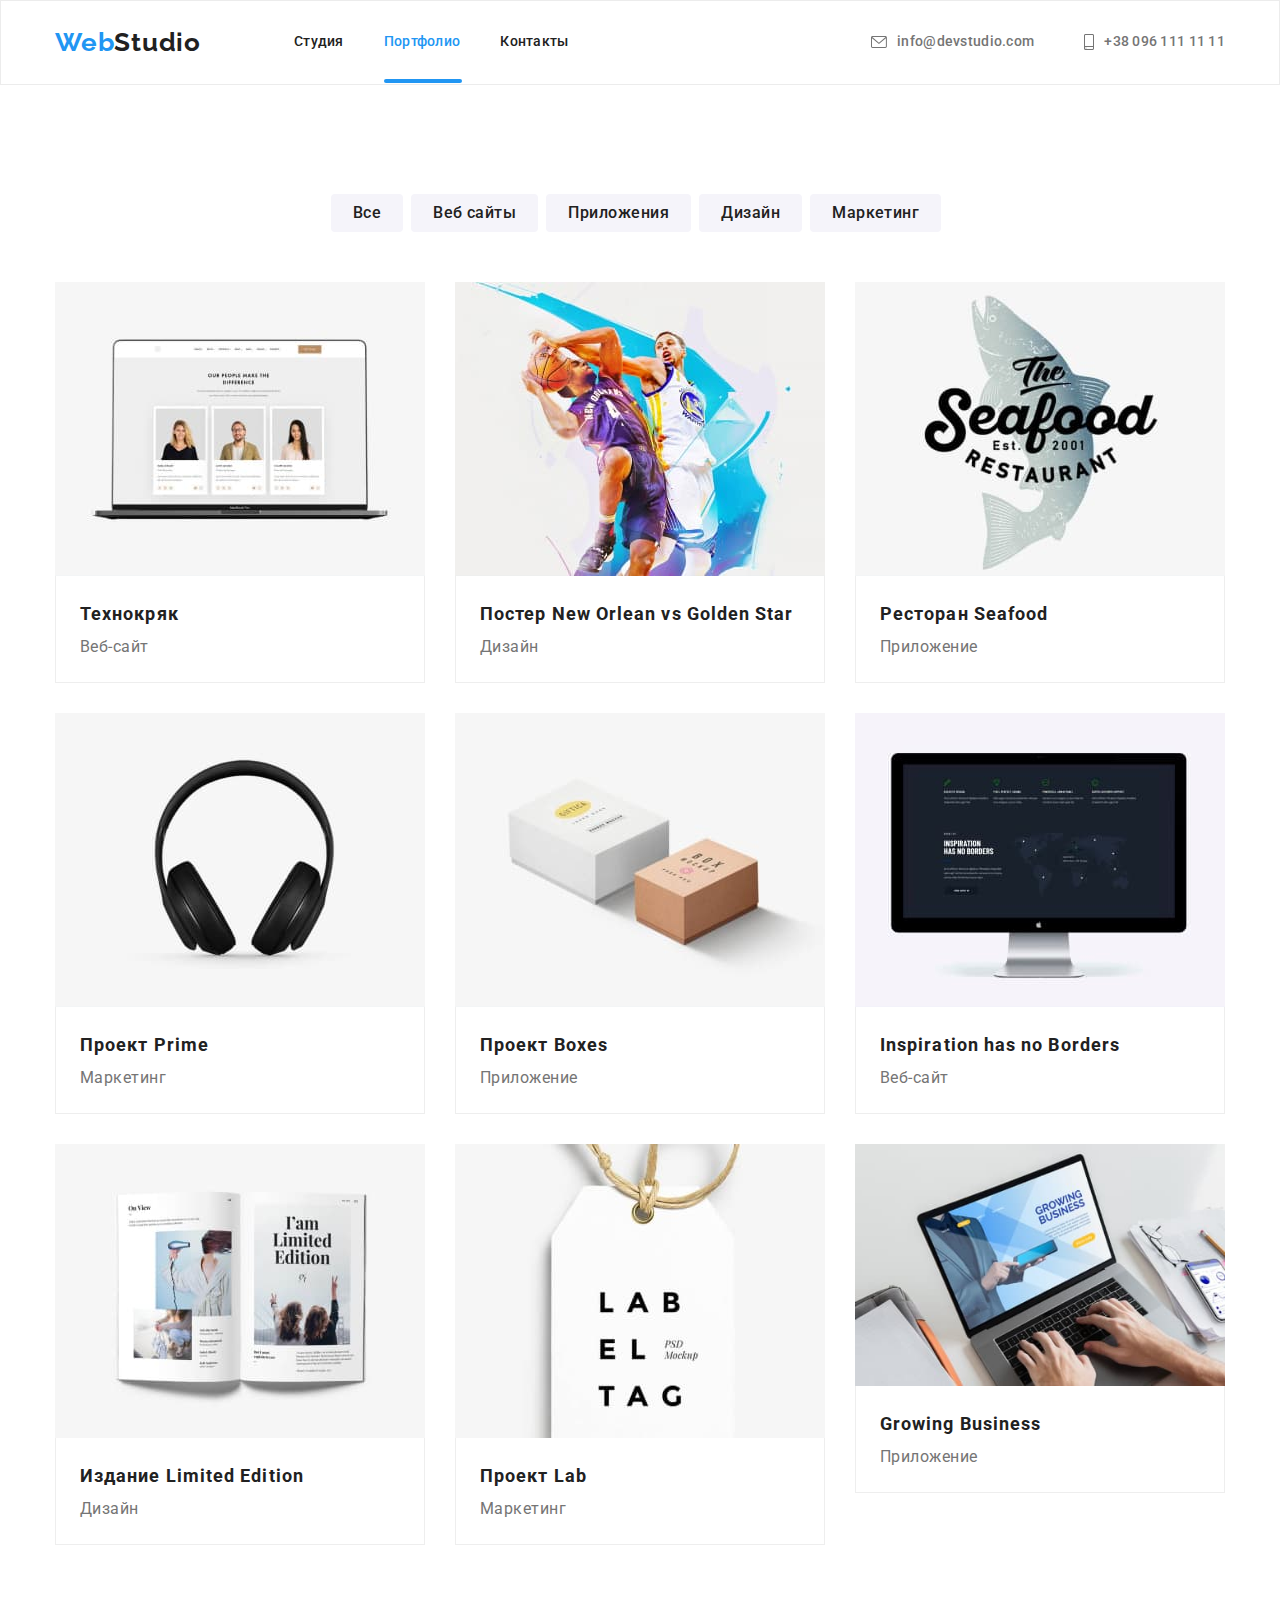
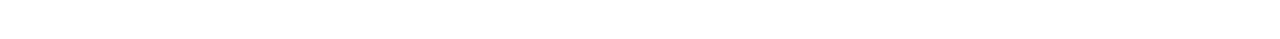
==== commit 8eaaeb4e: "проблемы с портфолио" ====
--- a/portfolio.html
+++ b/portfolio.html
@@ -28,15 +28,16 @@
                               
                                           <ul class="nav list">
                               
-                                              <li class="nav-item"><a href="./index.html" class="link current">Cтудия</a> </li>
+                                              <li class="nav-item"><a href="./index.html" class="link">Cтудия</a> </li>
                                               <li class="nav-item"><a href="./portfolio.html" class="link current current-portfolio">Портфолио</a> </li>
                                               <li class="nav-item"><a href="#" class="link">Контакты</a> </li>
                                           </ul>
                               
                                       </nav>
+                                      
                                      <button type="button" class="burger-btn" data-menu-open>
                                          <svg class="burger-btn__icon">
-                                             <use href="./images/sprite.svg#icon-menu_40px">
+                                             <use href="./images/sprite.svg#icon-skype">
                                              </use>
                                          </svg>
                                      </button>
@@ -167,7 +168,7 @@
         <picture> 
                 
             <source media="(min-width: 1200px)"
-                srcset="./images/neworlean-desktop.jpg 1x, ./images/portfolio-desktop/neworlean-desktop-@2x.jpg 2x">
+                srcset="./images/portfolio-desktop/img-1.jpg 1x, ./images/portfolio-desktop/img-1@2x.jpg 2x">
             
 
                 <source media="(min-width: 768px)"
@@ -424,7 +425,7 @@
 </section>
 </main>
                                                             <!-- FOOTER -->
-    <footer class="footer">
+    <!-- <footer class="footer">
         <div class="container">
          <div class="footer-wrapper">
          <div class="footer-address-wrapper">
@@ -505,7 +506,7 @@
             </div>
          </div>
       </div>
-    </footer>
+    </footer> -->
     <script src="./js/mobile-menu.js"></script>
  </body>    
 
--- a/css/main.min.css
+++ b/css/main.min.css
@@ -1,2 +1,2 @@
-:root{--primary-text-color: #000000;--secondary-text-color: #757575;--primary-white-color: #ffffff;--title-text-color: #212121;--accent-color: #2196f3;--accentbgr-color: #188ce8;--darkbgr-color: #2f303a;--mainbgr-color: #e5e5e5;--mainbgrtwo-color: #f5f4fa;--logo-font: Raleway;--main-font: Roboto}.visually-hidden{position:absolute !important;clip:rect(1px 1px 1px 1px);clip:rect(1px, 1px, 1px, 1px);padding:0 !important;border:0 !important;height:1px !important;width:1px !important;overflow:hidden}h1,h2,h3,h4,h5,h6,p{margin-top:0;margin-bottom:0}ul,ol{margin-top:0;margin-bottom:0;padding-left:0}img{display:block;max-width:100%;height:auto}body{background-color:var(--primary-white-color);color:var(--primary-text-color);font-family:var(--main-font),sans-serif}.link{text-decoration:none;color:inherit}ul{list-style:none}a{display:block;text-decoration:none}.section{padding-top:60px;padding-bottom:60px}@media (min-width: 1200px){.section{padding-top:94px;padding-bottom:94px}}.container{width:100%;padding-left:15px;padding-right:15px;margin:0 auto}@media screen and (min-width: 480px){.container{max-width:480px;margin:0 auto}}@media (min-width: 768px) and (max-width: 1199px){.container{max-width:768px}}@media (min-width: 1200px){.container{max-width:1200px}}.social-list{display:flex;justify-content:space-between}.social-list__link{display:flex;align-items:center;justify-content:center;width:40px;height:40px;border-radius:50%;background-color:var(--primary-white-color);fill:#afb1b8;transition:background-color 250ms cubic-bezier(0.4, 0, 0.2, 1),fill 250ms cubic-bezier(0.4, 0, 0.2, 1)}.social-list__link:focus,.social-list__link:hover{fill:var(--primary-white-color);background-color:var(--accent-color)}.social-list__icon{width:20px;height:20px}.footer-social-list{display:flex;justify-content:space-between;margin-top:16px;max-width:204px;margin-left:auto;margin-right:auto}.footer-social-link{display:flex;background-color:rgba(255,255,255,0.1);justify-content:center;align-items:center;width:44px;height:44px;border-radius:50%;fill:var(--primary-white-color);transition:background-color 250ms cubic-bezier(0.4, 0, 0.2, 1),fill 250ms cubic-bezier(0.4, 0, 0.2, 1)}.footer-social-link:focus,.footer-social-link:hover{background-color:var(--accent-color)}.backdrop{position:fixed;top:0;left:0;width:100vw;height:100vh;background-color:rgba(0,0,0,0.2);transition-duration:250ms;transition-timing-function:cubic-bezier(0.4, 0, 0.2, 1)}.is-hidden{opacity:0;visibility:hidden;pointer-events:none}.modal{position:absolute;left:50%;top:50%;width:400px;height:609px;background-color:var(--primary-white-color);transform:translate(-50%, -50%);padding:40px}.close-btn-modal{position:absolute;width:30px;height:30px;top:8px;right:8px;border-radius:50%;cursor:pointer;border:1px solid rgba(0,0,0,0.1);background-color:transparent;padding:0}.close-btn-modal:focus .modal-icon,.close-btn-modal:hover .modal-icon{fill:var(--accent-color)}.close-btn-modal .modal-icon{fill:#212121;position:absolute;top:50%;left:50%;transform:translate(-50%, -50%);transition:fill 250ms cubic-bezier(0.4, 0, 0.2, 1)}@media (min-width: 1200px){.modal{width:528px;height:581px}}.modal-form{display:flex;flex-direction:column}.modal-form-head{font-family:var(--main-font);font-style:normal;font-weight:bold;font-size:20px;line-height:23px;text-align:center;letter-spacing:0.03em;color:var(--title-text-color);margin-bottom:30px}.modal-form-input{width:100%;height:40px;border:1px solid rgba(33,33,33,0.2);box-sizing:border-box;border-radius:4px;padding-left:42px;transition:border-color 250ms cubic-bezier(0.4, 0, 0.2, 1)}.modal-form-input:focus,.modal-form-input:hover{outline:none;border-color:var(--accent-color)}.modal-form-label{margin-top:10px;font-family:var(--main-font);font-style:normal;font-weight:normal;font-size:12px;line-height:14px;letter-spacing:0.01em;color:var(--secondary-text-color)}.modal-form-input-wrapper{position:relative;margin-top:4px;display:block}.modal-input-icon{position:absolute;top:50%;transform:translateY(-50%);left:12px;width:18px;height:18px;transition:fill 250ms cubic-bezier(0.4, 0, 0.2, 1)}.modal-form-input:focus+.modal-input-icon,.modal-form-input:hover+.modal-input-icon{fill:var(--accent-color)}.modal-form-message{width:100%;height:120px;margin-top:4px;padding:12px 16px;resize:none;transition:border-color 250ms cubic-bezier(0.4, 0, 0.2, 1);border:1px solid rgba(33,33,33,0.2);border-radius:4px}.modal-form-message:focus,.modal-form-message:hover{outline:none;border-color:var(--accent-color)}.modal-form-message::placeholder{color:var(--secondary-text-color)}.modal-form-checkbox:checked+.modal-form-checkbox-label::before{background-image:url(../images/icon-check.jpg);background-origin:border-box;border-color:transparent}.modal-form-checkbox-label{display:flex;align-items:center;font-family:var(--main-font);font-style:normal;font-weight:normal;font-size:10px;line-height:1.1;letter-spacing:0.03em;color:var(--secondary-text-color);margin-top:20px;margin-bottom:20px}.modal-form-checkbox-label::before{content:"";display:block;width:16px;height:15px;border:2px solid #212121;border-radius:2px;cursor:pointer;margin-right:7px}.modal-form-label-link{color:var(--accent-color)}.modal-form-btn{font-family:var(--main-font);font-style:normal;font-weight:bold;font-size:16px;line-height:30px;border:none;text-align:center;letter-spacing:0.06em;margin:0 auto;color:#ffffff;width:200px;height:50px;background-color:var(--accent-color);box-shadow:0px 4px 4px rgba(0,0,0,0.15);border-radius:4px;cursor:pointer;transition:background-color 250ms cubic-bezier(0.4, 0, 0.2, 1)}.modal-form-btn:hover,.modal-form-btn:focus{background-color:var(--accentbgr-color)}@media (min-width: 1200px){.modal-form-checkbox-label{display:flex;align-items:center;font-family:var(--main-font);font-style:normal;font-weight:normal;font-size:14px;line-height:1.71;letter-spacing:0.03em;color:var(--secondary-text-color);margin-top:20px;margin-bottom:20px}}@media screen and (max-width: 767px){.nav-item{display:none}.contacts-top{display:none}}.header{max-width:100%;padding-top:16px;padding-bottom:16px;border:1px solid #ececec}.header-container{display:flex;align-items:center;justify-content:space-between}.logo{animation-duration:250ms}.logo-text{font-family:var(--logo-font);font-style:normal;font-weight:700;font-size:24px;line-height:1.16;letter-spacing:0.03em;color:var(--title-text-color)}.logo-two{font-family:var(--logo-font);font-style:normal;font-weight:700;font-size:24px;line-height:1.16;letter-spacing:0.03em;color:var(--accent-color)}.header-container{display:flex;align-items:center;justify-content:space-between}@media (min-width: 768px) and (max-width: 1199px){.burger-btn{display:none}.mobile-menu__header-contacts{margin-top:32px}.header{padding-top:26px;padding-bottom:26px;border:1px solid #ececec}.header-container{display:flex;align-items:center}.navigation{display:flex;align-items:center}.nav{display:flex;align-items:center}.contacts-top{display:block;align-items:center;margin-left:auto}.logo-two{font-family:var(--logo-font);font-style:normal;font-weight:700;font-size:26px;line-height:1.19;letter-spacing:0.03em;color:var(--accent-color)}.logo-text{font-family:var(--logo-font);font-style:normal;font-weight:700;font-size:26px;line-height:1.19;letter-spacing:0.03em;color:var(--title-text-color)}.logo{margin-right:93px;animation-duration:250ms}.nav{font-family:Roboto;font-style:normal;font-weight:500;font-size:14px;line-height:1.14;letter-spacing:0.02em;color:#212121}.nav>li:not(:last-child){margin-right:40px}.link:hover,.link:focus{color:var(--accent-color)}.list .link.current{color:var(--accent-color)}.contacts-top .link{font-family:var(--main-font);font-style:normal;font-weight:500;font-size:14px;line-height:1.14;letter-spacing:0.02em;color:#757575}.contacts-top .link:hover,.contacts-top .link:focus{color:var(--accent-color)}.header-contacts{text-align:center;margin-left:106px;padding-right:15px}.header-contacts:not(:last-child){margin-bottom:10px}.tel-icon,.mail-icon{margin-right:10px;fill:#757575;transition:fill 250ms cubic-bezier(0.4, 0, 0.2, 1)}.mail-link:hover .mail-icon,.mail-link:focus .modal-icon,.tel-link:hover .tel-icon,.tel-link:focus .tel-icon{fill:var(--accent-color)}.mail-icon:hover,.mail-icon:focus{fill:var(--accent-color)}.tel-icon:hover,.tel-icon:focus{fill:var(--accent-color)}.mail-link,.tel-link{display:flex;align-items:center}.nav-item{position:relative}.current-studio::after{content:"";display:block;position:absolute;width:48px;height:4px;background:var(--accent-color);border-radius:2px;bottom:-33px}.current-portfolio::after{content:"";display:block;position:absolute;width:78px;height:4px;bottom:-33px;background:#2196f3;border-radius:2px}.link{transition:color 250ms cubic-bezier(0.4, 0, 0.2, 1)}}@media (min-width: 1200px){.burger-btn{display:none}.mobile-menu__header-contacts{margin-top:32px}.header{padding-top:26px;padding-bottom:26px;border:1px solid #ececec}.header-container{display:flex;align-items:center}.navigation{display:flex;align-items:center}.nav{display:flex;align-items:center}.contacts-top{display:flex;align-items:center;margin-left:auto}.logo-two{font-family:var(--logo-font);font-style:normal;font-weight:700;font-size:26px;line-height:1.19;letter-spacing:0.03em;color:var(--accent-color)}.logo-text{font-family:var(--logo-font);font-style:normal;font-weight:700;font-size:26px;line-height:1.19;letter-spacing:0.03em;color:var(--title-text-color)}.logo{margin-right:93px;animation-duration:250ms}.nav{font-family:Roboto;font-style:normal;font-weight:500;font-size:14px;line-height:1.14;letter-spacing:0.02em;color:#212121}.nav>li:not(:last-child){margin-right:40px}.link:hover,.link:focus{color:var(--accent-color)}.list .link.current{color:var(--accent-color)}.contacts-top .link{font-family:var(--main-font);font-style:normal;font-weight:500;font-size:14px;line-height:1.14;letter-spacing:0.02em;color:#757575}.contacts-top .link:hover,.contacts-top .link:focus{color:var(--accent-color)}.header-contacts:not(:last-child){margin-right:50px}.tel-icon,.mail-icon{margin-right:10px;fill:#757575;transition:fill 250ms cubic-bezier(0.4, 0, 0.2, 1)}.mail-link:hover .mail-icon,.mail-link:focus .modal-icon,.tel-link:hover .tel-icon,.tel-link:focus .tel-icon{fill:var(--accent-color)}.mail-icon:hover,.mail-icon:focus{fill:var(--accent-color)}.tel-icon:hover,.tel-icon:focus{fill:var(--accent-color)}.mail-link,.tel-link{display:flex;align-items:center}.nav-item{position:relative}.current-studio::after{content:"";display:block;position:absolute;width:48px;height:4px;background:var(--accent-color);border-radius:2px;bottom:-33px}.current-portfolio::after{content:"";display:block;position:absolute;width:78px;height:4px;bottom:-33px;background:#2196f3;border-radius:2px}.link{transition:color 250ms cubic-bezier(0.4, 0, 0.2, 1)}}.burger-btn{background-color:transparent;border:none;padding:0;cursor:pointer}.burger-btn__icon{width:40px;height:40px;border:orangered solid 3px;fill:#212121}.burger-btn__icon:hover,.burger-btn__icon:focus{fill:#2196F3}.mobile-menu__container{display:flex;flex-direction:column;justify-content:space-between;position:relative;height:100vh;padding:48px 25px}.mobile-menu{position:fixed;z-index:99;left:0;top:0;width:100vw;height:100vh;background-color:#ffffff;opacity:0;visibility:hidden;pointer-events:none;transition:opacity 250ms cubic-bezier(0.4, 0, 0.2, 1)}.mobile-menu.is-open{opacity:1;visibility:visible;pointer-events:auto}.close-btn{background-color:transparent;border:none;padding:0;cursor:pointer;position:absolute;top:21px;right:26px}.close-btn__icon{width:40px;height:40px;transition:fill 250ms cubic-bezier(0.4, 0, 0.2, 1)}.close-btn__icon:focus,.close-btn__icon:hover{fill:var(--accent-color)}.nav-list__item{margin-bottom:10px}.nav-list__link{display:inline-block;font-family:Roboto;font-style:normal;font-weight:500;font-size:40px;line-height:1.17;letter-spacing:0.02em;color:#212121;transition:color 250ms cubic-bezier(0.4, 0, 0.2, 1);margin-bottom:32px}.nav-list__link:hover,.nav-list__link:focus{color:var(--accent-color)}.mobile-menu__contacts-top{margin-bottom:64px}.mobile-menu__link{font-family:Roboto;font-weight:500;font-size:24px;line-height:1.16;letter-spacing:0.02em;margin-top:32px;transition:color 250ms cubic-bezier(0.4, 0, 0.2, 1);color:#757575}.mobile-menu__link:hover,.mobile-menu__link:focus{color:var(--accent-color)}@media (max-width: 480px){.social-list-mobile-menu{flex-wrap:wrap}}.social-list-mobile-menu{display:flex}.social-list-mobile-menu__link{font-family:Roboto;font-style:normal;font-weight:500;font-size:18px;line-height:1.22;letter-spacing:0.02em;color:#2196F3}.social-list-mobile-menu__item:not(:last-child)::after{content:"";width:0px;height:22px;border:1px solid rgba(33,33,33,0.2);transform:rotate(90deg)}.hero{background-color:var(--darkbgr-color);padding-top:128px;padding-bottom:128px;text-align:center;background-size:cover;background-repeat:no-repeat;max-width:100%}.hero-title{font-family:Roboto;font-style:normal;font-weight:900;font-size:21px;line-height:42px;text-align:center;letter-spacing:0.06em;text-transform:uppercase;color:var(--primary-white-color)}.hero-btn{color:var(--primary-white-color);background-color:var(--accent-color);font-family:var(--main-font);font-weight:700;font-size:16px;line-height:1.88;display:flex;letter-spacing:0.06em;box-shadow:0px 4px 4px rgba(0,0,0,0.15);border-radius:4px;cursor:pointer;margin-top:40px;margin-right:auto;margin-left:auto;padding-top:10px;padding-right:32px;padding-bottom:10px;padding-left:32px;border:none;transition:background-color 250ms cubic-bezier(0.4, 0, 0.2, 1),color 250ms cubic-bezier(0.4, 0, 0.2, 1)}.hero-btn:hover,.hero-btn:focus{background-color:var(--accentbgr-color)}@media (min-width: 768px) and (max-width: 1199px){.hero{background-color:var(--darkbgr-color);padding-top:118px;padding-bottom:118px}.hero-title{font-size:23px;line-height:1.82}}@media (min-width: 1200px){.hero{background-color:var(--darkbgr-color);padding-top:200px;padding-bottom:200px;text-align:center;background-size:cover}.hero-title{font-family:var(--main-font);font-weight:900;font-size:44px;line-height:1.36;color:var(--primary-white-color)}}.hero{background-image:linear-gradient(rgba(47,48,58,0.4), rgba(47,48,58,0.4)),url(../images/bg-phone-1x.jpg)}@media (min-device-pixel-ratio: 2), (-webkit-min-device-pixel-ratio: 2), (min-resolution: 192dpi), (min-resolution: 2dppx){.hero{background-image:linear-gradient(rgba(47,48,58,0.4), rgba(47,48,58,0.4)),url(../images/bg-phone-2x.jpg)}}@media (min-width: 768px) and (max-width: 1199px){.hero{background-image:url(../images/bg-tablet-1x.jpg)}}@media (min-device-pixel-ratio: 2) and (min-width: 768px), (min-resolution: 192dpi) and (min-width: 768px), (min-resolution: 2dppx) and (min-width: 768px){.hero{background-image:linear-gradient(rgba(47,48,58,0.4), rgba(47,48,58,0.4)),url(../images/bg-tablet-2x.jpg)}}@media (min-width: 1200px){.hero{background-image:linear-gradient(rgba(47,48,58,0.4), rgba(47,48,58,0.4)),url(../images/bg-desktop-1x.jpg)}}@media (min-width: 1200px) and (min-device-pixel-ratio: 2) and (min-width: 1200px), (min-width: 1200px) and (min-resolution: 192dpi) and (min-width: 1200px), (min-width: 1200px) and (min-resolution: 2dppx) and (min-width: 1200px){.hero{background-image:linear-gradient(rgba(47,48,58,0.4), rgba(47,48,58,0.4)),url(../images/bg-desktop-2x.jpg)}}.advantages-container{display:flex;flex-direction:column}.icon-container{display:flex;justify-content:center;align-items:center;max-width:450px;height:120px;background:#f5f4fa;border-radius:4px;margin-bottom:30px}.advantages-li{text-align:center}.advantages-title{font-family:var(--main-font);font-style:normal;font-weight:bold;font-size:14px;line-height:1.14;letter-spacing:0.03em;text-transform:uppercase;color:var(--title-text-color)}.advantages-item{font-family:var(--main-font);font-style:normal;font-weight:normal;font-size:14px;line-height:1.71;letter-spacing:0.03em;color:var(--secondary-text-color);margin-top:10px}.advantages-li:not(:last-child){margin-bottom:30px}@media (min-width: 768px) and (max-width: 1199px){.advantages-container{flex-direction:row;flex-wrap:wrap;align-items:flex-start;margin-top:-30px;margin-right:-30px}.advantages-li{margin-top:30px;margin-right:30px;flex-basis:calc((100% - 60px) / 2)}.icon-container{display:flex;justify-content:center;align-items:center;max-width:354px;height:120px;background:#f5f4fa;border-radius:4px;margin-bottom:30px}}@media (min-width: 1200px){.advantages-container{display:flex;flex-direction:row;justify-content:flex-start}.advantages,.about{background-color:var(--primary-white-color)}.advantages-li:not(:last-child){margin-right:30px}.icon-container{display:flex;justify-content:center;align-items:center;width:270px;height:120px;background:#f5f4fa;border-radius:4px;margin-bottom:30px}}@media (max-width: 1199px){.about{display:none}}.about-container__wrapper{position:relative}.about-container__overlay{font-family:var(--main-font);font-style:normal;font-weight:bold;font-size:14px;line-height:16px;text-align:center;letter-spacing:0.03em;text-transform:uppercase;padding-top:27px;padding-bottom:27px;color:#ffffff;position:absolute;background-color:rgba(47,48,58,0.8);width:100%;height:70px;bottom:0px}.about-title{font-family:var(--main-font);font-style:normal;font-weight:bold;font-size:36px;line-height:1.16;text-align:center;letter-spacing:0.03em;color:var(--title-text-color);margin-bottom:50px}.about-container{display:flex;justify-content:space-between}.team-container{display:block}.team-container__div{margin-bottom:30px}.team-section{background-color:var(--mainbgrtwo-color)}.team-title{font-family:var(--main-font);font-style:normal;font-weight:bold;font-size:36px;line-height:1.16;text-align:center;letter-spacing:0.03em;color:var(--title-text-color);padding-bottom:30px}.team-container__name{font-family:var(--main-font);font-style:normal;font-weight:500;font-size:16px;line-height:1.18;letter-spacing:0.03em;color:var(--title-text-color);text-align:center;margin-bottom:10px}.team-container__job{font-family:var(--main-font);font-style:normal;font-weight:normal;font-size:16px;line-height:19px;letter-spacing:0.03em;color:var(--secondary-text-color);text-align:center;margin-bottom:30px}.team-container__div{padding-top:30px;padding-bottom:30px;box-shadow:0px 4px 4px rgba(0,0,0,0.12),0px 1px 1px rgba(0,0,0,0.14),0px 2px 1px rgba(0,0,0,0.2);border-radius:0px 0px 4px 4px;background-color:var(--primary-white-color);padding-left:44px;padding-right:44px}@media (min-width: 768px) and (max-width: 1199px){.team-container{display:flex;flex-wrap:wrap;margin-top:-30px;margin-left:-30px}.team-container__card{margin-top:30px;margin-left:30px;flex-basis:calc((100% - 120px) / 2)}}@media (min-width: 1200px){.team-section{background-color:var(--mainbgrtwo-color)}.team-title{font-family:var(--main-font);font-style:normal;font-weight:bold;font-size:36px;line-height:1.16;text-align:center;letter-spacing:0.03em;color:var(--title-text-color);margin-bottom:50px}.team-container__name{font-family:var(--main-font);font-style:normal;font-weight:500;font-size:16px;line-height:1.18;letter-spacing:0.03em;color:var(--title-text-color);text-align:center;margin-bottom:10px}.team-container__job{font-family:var(--main-font);font-style:normal;font-weight:normal;font-size:16px;line-height:19px;letter-spacing:0.03em;color:var(--secondary-text-color);text-align:center;margin-bottom:30px}.team-container__div{padding-top:30px;padding-bottom:30px;box-shadow:0px 4px 4px rgba(0,0,0,0.12),0px 1px 1px rgba(0,0,0,0.14),0px 2px 1px rgba(0,0,0,0.2);border-radius:0px 0px 4px 4px;background-color:var(--primary-white-color);padding-left:44px;padding-right:44px}.team-container__card{margin-left:30px;flex-basis:calc((100% - 120px) / 4)}.team-container{display:flex;margin-left:-30px}}.clients-list{display:flex;flex-wrap:wrap;margin-left:-30px;margin-top:-30px}.clients-item{margin-top:30px;margin-left:30px;flex-basis:calc((100% - 60px) / 2)}.subtitle{font-family:var(--main-font);font-style:normal;font-weight:bold;font-size:28px;line-height:1.17;text-align:center;letter-spacing:0.03em;color:#212121;margin-bottom:30px}.clients-list-link:hover,.clients-list-link:focus{fill:var(--accent-color);border:1px solid var(--accent-color)}.clients-list-link{max-width:226px;height:92px;border:1px solid #afb1b8;border-radius:4px;display:flex;justify-content:center;align-items:center;fill:#afb1b8;transition:fill 250ms cubic-bezier(0.4, 0, 0.2, 1)}.clients-list-link:hover,.clients-list-link:focus{fill:var(--accent-color);border:1px solid var(--accent-color)}@media (min-width: 768px) and (max-width: 1199px){.clients-list{margin-left:-30px;margin-top:-30px}.clients-item{margin-top:30px;margin-left:30px;flex-basis:calc((100% - 90px) / 3)}}@media (min-width: 1200px){.subtitle{font-family:var(--main-font);font-style:normal;font-weight:bold;font-size:36px;line-height:1.16;text-align:center;letter-spacing:0.03em;color:#212121;margin-bottom:50px}.clients-list{display:flex;flex-wrap:nowrap;justify-content:space-between;margin-left:-30px;margin-top:-50px}.clients-list-link:hover,.clients-list-link:focus{fill:var(--accent-color);border:1px solid var(--accent-color)}.clients-list-link{width:170px;height:92px;border:1px solid #afb1b8;border-radius:4px;display:flex;justify-content:center;align-items:center;fill:#afb1b8;transition:fill 250ms cubic-bezier(0.4, 0, 0.2, 1)}.clients-list-link:hover,.clients-list-link:focus{fill:var(--accent-color);border:1px solid var(--accent-color)}}.footer{background-color:var(--darkbgr-color);padding-top:60px;padding-bottom:60px}@media screen and (max-width: 1199px){.footer{text-align:center}.footer-address-wrapper{flex-direction:column;align-items:center;margin-bottom:60px;margin-bottom:60px}}.footer-logo{margin-bottom:20px}.footer-web{font-family:var(--logo-font);font-style:normal;font-weight:bold;font-size:26px;line-height:1.19;letter-spacing:0.03em;color:var(--accent-color)}.footer-logo-studio{font-family:var(--logo-font);font-style:normal;font-weight:bold;font-size:26px;line-height:1.19;letter-spacing:0.03em;color:var(--primary-white-color)}.footer-address{font-family:var(--main-font);font-style:normal;font-weight:normal;font-size:14px;line-height:1.72;letter-spacing:0.03em;color:var(--primary-white-color);transition:color 250ms cubic-bezier(0.4, 0, 0.2, 1)}.footer-mail,.footer-tel{font-family:var(--main-font);font-style:normal;font-weight:normal;font-size:14px;line-height:1.71;letter-spacing:0.03em;color:rgba(255,255,255,0.6);transition:color 250ms cubic-bezier(0.4, 0, 0.2, 1)}.footer-mail,.footer-mail,.footer-tel,.footer-tel{text-decoration:none}.footer-social-title{margin-bottom:20px;font-family:var(--main-font);font-style:normal;font-weight:bold;font-size:14px;line-height:1.14;letter-spacing:0.03em;text-transform:uppercase;color:var(--primary-white-color)}.footer-address:focus,.footer-address:hover,.footer-mail:hover,.footer-mail:focus,.footer-tel:hover,.footer-tel:focus{color:var(--accent-color)}.footer-mail,.footer-tel{text-decoration:none}.footer-contact:not(:last-child){margin-bottom:9px}.input-text{font-family:var(--main-font);font-weight:bold;font-size:14px;line-height:16px;letter-spacing:0.03em;text-transform:uppercase;color:var(--primary-white-color);margin-bottom:20px}@media screen and (max-width: 767px){.footer-social-box{display:block;height:80px;width:206px;margin-bottom:60px;margin-left:auto;margin-right:auto}}.form-input-email{width:100%;height:50px;border:2px solid rgba(255,255,255,0.3);box-sizing:border-box;filter:drop-shadow(0px 4px 4px rgba(0,0,0,0.15));border-radius:4px;outline:none;background-color:transparent;color:var(--primary-white-color);padding-left:16px}.btn-footer{position:relative;width:200px;height:50px;background-color:var(--accent-color);box-shadow:0px 4px 4px rgba(0,0,0,0.15);border-radius:4px;cursor:pointer;border:none;color:#ffffff;font-family:var(--main-font);font-style:normal;font-weight:bold;font-size:16px;line-height:30px;margin-left:12px;transition:background-color 250ms cubic-bezier(0.4, 0, 0.2, 1),color 250ms cubic-bezier(0.4, 0, 0.2, 1),box-shadow 250ms cubic-bezier(0.4, 0, 0.2, 1);margin-top:20px}.btn-footer:hover,.btn-footer:focus{background-color:var(--accentbgr-color)}.icon-send-footer{vertical-align:middle}@media (min-width: 768px) and (max-width: 1199px){.footer-wrapper{display:flex;flex-wrap:wrap;justify-content:space-around}.footer-social-list{display:flex;justify-content:space-between}.footer-social-item:not(:last-child){margin-right:10px}}@media screen and (min-width: 1200px){.btn-footer{margin-top:0}.footer-wrapper{display:flex;align-items:baseline}.footer-social-box{margin-left:70px;justify-content:center;text-align:center}.footer-social-item:not(:last-child){margin-right:10px}.footer-social-link{display:flex;background-color:rgba(255,255,255,0.1);justify-content:center;align-items:center;width:44px;height:44px;border-radius:50%;fill:var(--primary-white-color);transition:background-color 250ms cubic-bezier(0.4, 0, 0.2, 1),fill 250ms cubic-bezier(0.4, 0, 0.2, 1)}.footer-social-link:focus,.footer-social-link:hover{background-color:var(--accent-color)}.div-input-wrapper{display:flex;margin-left:auto}.input-text{font-family:var(--main-font);font-style:normal;font-weight:bold;font-size:14px;line-height:16px;letter-spacing:0.03em;text-transform:uppercase;color:var(--primary-white-color);margin-top:1px;margin-left:42px;margin-bottom:20px}.form-input-email{width:358px}}.main{background-color:var(--mainbgrtwo-color)}.parents{display:flex;flex-wrap:wrap;justify-content:flex-start;margin-bottom:40px}.filters .item{background-color:var(--mainbgrtwo-color);color:var(--title-text-color);font-family:var(--main-font);font-weight:500;font-size:16px;line-height:1.64;text-align:center;letter-spacing:0.03em;cursor:pointer;background:#f5f4fa;border-radius:4px;border:none;padding:6px 22px;transition:color 250ms cubic-bezier(0.4, 0, 0.2, 1),background-color 250ms cubic-bezier(0.4, 0, 0.2, 1)}.filters .item:hover,.filters .item:focus{background-color:var(--accent-color);color:var(--primary-white-color);box-shadow:0px 3px 1px rgba(0,0,0,0.1),0px 1px 2px rgba(0,0,0,0.08),0px 2px 2px rgba(0,0,0,0.12);border-radius:4px;box-shadow:0px 3px 1px rgba(0,0,0,0.1),0px 1px 2px rgba(0,0,0,0.08),0px 2px 2px rgba(0,0,0,0.12)}.button-li{margin-right:8px;margin-top:15px}.card{background:#ffffff;border:1px solid #eeeeee;box-sizing:border-box;border-top:none;padding:20px 24px}.portfolio-link{text-decoration:none;display:block;transition:box-shadow 250ms cubic-bezier(0.4, 0, 0.2, 1)}.portfolio-link:hover,.portfolio-link:focus{box-shadow:0px 1px 1px rgba(0,0,0,0.12),0px 4px 4px rgba(0,0,0,0.06),1px 4px 6px rgba(0,0,0,0.16)}.project-title{font-family:var(--main-font);font-style:normal;font-weight:bold;font-size:18px;line-height:2;letter-spacing:0.06em;color:var(--title-text-color)}.project-type{font-family:var(--main-font);font-style:normal;font-weight:normal;font-size:16px;line-height:1.87;letter-spacing:0.03em;color:var(--secondary-text-color)}.wrapper-portfolio{position:relative;overflow:hidden}.overlay-portfolio{position:absolute;background-color:rgba(33,150,243,0.9);font-family:var(--main-font);font-style:normal;font-weight:normal;font-size:18px;line-height:1.55;padding:63px 24px 63px 23px;width:100%;height:100%;overflow:auto;top:0;left:0;letter-spacing:0.03em;color:var(--primary-white-color);transform:translateY(100%);transition:transform 250ms cubic-bezier(0.4, 0, 0.2, 1)}.portfolio-page:focus .overlay-portfolio,.portfolio-page:hover .overlay-portfolio{transform:translateY(0%)}@media (min-width: 768px){.parents{text-align:center;justify-content:center;margin-bottom:50px}}.card{background:#ffffff;border:1px solid #eeeeee;box-sizing:border-box;border-top:none;max-width:450px;padding:20px 24px;flex-grow:1}.portfolio-page{margin-top:30px}.portfolio-link{text-decoration:none;display:inline-block;display:flex;flex-direction:column;transition:box-shadow 250ms cubic-bezier(0.4, 0, 0.2, 1)}.portfolio-link:hover,.portfolio-link:focus{box-shadow:0px 1px 1px rgba(0,0,0,0.12),0px 4px 4px rgba(0,0,0,0.06),1px 4px 6px rgba(0,0,0,0.16)}.project-title{font-family:var(--main-font);font-style:normal;font-weight:bold;font-size:18px;line-height:2;letter-spacing:0.06em;color:var(--title-text-color)}.project-type{font-family:var(--main-font);font-style:normal;font-weight:normal;font-size:16px;line-height:1.87;letter-spacing:0.03em;color:var(--secondary-text-color)}.wrapper-portfolio{position:relative;overflow:hidden}.overlay-portfolio{position:absolute;background-color:rgba(33,150,243,0.9);font-family:var(--main-font);font-style:normal;font-weight:normal;font-size:18px;line-height:1.55;padding:63px 24px 63px 23px;width:100%;height:100%;overflow:auto;top:0;left:0;letter-spacing:0.03em;color:var(--primary-white-color);transform:translateY(100%);transition:transform 250ms cubic-bezier(0.4, 0, 0.2, 1)}.portfolio-page:focus .overlay-portfolio,.portfolio-page:hover .overlay-portfolio{transform:translateY(0%)}@media (min-width: 768px) and (max-width: 1199px){.projects{display:flex;flex-wrap:wrap;margin-left:-30px;margin-top:-30px;flex-basis:calc((100% - 60px) / 2)}.portfolio-page{display:flex;margin-top:30px;margin-left:30px}}@media (min-width: 1200px){.card{background:#ffffff;border:1px solid #eeeeee;box-sizing:border-box;border-top:none;padding:20px 24px}.parents-projects{display:flex;flex-wrap:wrap;margin-left:-30px;margin-top:-30px}.portfolio-page{margin-left:30px;margin-top:30px;flex-basis:calc((100% - 90px) / 3)}.portfolio-link{text-decoration:none;display:block;transition:box-shadow 250ms cubic-bezier(0.4, 0, 0.2, 1)}.portfolio-link:hover,.portfolio-link:focus{box-shadow:0px 1px 1px rgba(0,0,0,0.12),0px 4px 4px rgba(0,0,0,0.06),1px 4px 6px rgba(0,0,0,0.16)}.project-title{font-family:var(--main-font);font-style:normal;font-weight:bold;font-size:18px;line-height:2;letter-spacing:0.06em;color:var(--title-text-color)}.project-type{font-family:var(--main-font);font-style:normal;font-weight:normal;font-size:16px;line-height:1.87;letter-spacing:0.03em;color:var(--secondary-text-color)}.wrapper-portfolio{position:relative;overflow:hidden}.overlay-portfolio{position:absolute;background-color:rgba(33,150,243,0.9);font-family:var(--main-font);font-style:normal;font-weight:normal;font-size:18px;line-height:1.55;padding:63px 24px 63px 23px;width:100%;height:100%;overflow:auto;top:0;left:0;letter-spacing:0.03em;color:var(--primary-white-color);transform:translateY(100%);transition:transform 250ms cubic-bezier(0.4, 0, 0.2, 1)}.portfolio-page:focus .overlay-portfolio,.portfolio-page:hover .overlay-portfolio{transform:translateY(0%)}}
+:root{--primary-text-color: #000000;--secondary-text-color: #757575;--primary-white-color: #ffffff;--title-text-color: #212121;--accent-color: #2196f3;--accentbgr-color: #188ce8;--darkbgr-color: #2f303a;--mainbgr-color: #e5e5e5;--mainbgrtwo-color: #f5f4fa;--logo-font: Raleway;--main-font: Roboto}.visually-hidden{position:absolute !important;clip:rect(1px 1px 1px 1px);clip:rect(1px, 1px, 1px, 1px);padding:0 !important;border:0 !important;height:1px !important;width:1px !important;overflow:hidden}h1,h2,h3,h4,h5,h6,p{margin-top:0;margin-bottom:0}ul,ol{margin-top:0;margin-bottom:0;padding-left:0}img{display:block;max-width:100%;height:auto}body{background-color:var(--primary-white-color);color:var(--primary-text-color);font-family:var(--main-font),sans-serif}.link{text-decoration:none;color:inherit}ul{list-style:none}a{display:block;text-decoration:none}.section{padding-top:60px;padding-bottom:60px}@media (min-width: 1200px){.section{padding-top:94px;padding-bottom:94px}}.container{width:100%;padding-left:15px;padding-right:15px;margin:0 auto}@media screen and (min-width: 480px){.container{max-width:480px;margin:0 auto}}@media (min-width: 768px) and (max-width: 1199px){.container{max-width:768px}}@media (min-width: 1200px){.container{max-width:1200px}}.social-list{display:flex;justify-content:space-between}.social-list__link{display:flex;align-items:center;justify-content:center;width:40px;height:40px;border-radius:50%;background-color:var(--primary-white-color);fill:#afb1b8;transition:background-color 250ms cubic-bezier(0.4, 0, 0.2, 1),fill 250ms cubic-bezier(0.4, 0, 0.2, 1)}.social-list__link:focus,.social-list__link:hover{fill:var(--primary-white-color);background-color:var(--accent-color)}.social-list__icon{width:20px;height:20px}.footer-social-list{display:flex;justify-content:space-between;margin-top:16px;max-width:204px;margin-left:auto;margin-right:auto}.footer-social-link{display:flex;background-color:rgba(255,255,255,0.1);justify-content:center;align-items:center;width:44px;height:44px;border-radius:50%;fill:var(--primary-white-color);transition:background-color 250ms cubic-bezier(0.4, 0, 0.2, 1),fill 250ms cubic-bezier(0.4, 0, 0.2, 1)}.footer-social-link:focus,.footer-social-link:hover{background-color:var(--accent-color)}.backdrop{position:fixed;top:0;left:0;width:100vw;height:100vh;background-color:rgba(0,0,0,0.2);transition-duration:250ms;transition-timing-function:cubic-bezier(0.4, 0, 0.2, 1)}.is-hidden{opacity:0;visibility:hidden;pointer-events:none}.modal{position:absolute;left:50%;top:50%;width:400px;height:609px;background-color:var(--primary-white-color);transform:translate(-50%, -50%);padding:40px}.close-btn-modal{position:absolute;width:30px;height:30px;top:8px;right:8px;border-radius:50%;cursor:pointer;border:1px solid rgba(0,0,0,0.1);background-color:transparent;padding:0}.close-btn-modal:focus .modal-icon,.close-btn-modal:hover .modal-icon{fill:var(--accent-color)}.close-btn-modal .modal-icon{fill:#212121;position:absolute;top:50%;left:50%;transform:translate(-50%, -50%);transition:fill 250ms cubic-bezier(0.4, 0, 0.2, 1)}@media (min-width: 1200px){.modal{width:528px;height:581px}}.modal-form{display:flex;flex-direction:column}.modal-form-head{font-family:var(--main-font);font-style:normal;font-weight:bold;font-size:20px;line-height:23px;text-align:center;letter-spacing:0.03em;color:var(--title-text-color);margin-bottom:30px}.modal-form-input{width:100%;height:40px;border:1px solid rgba(33,33,33,0.2);box-sizing:border-box;border-radius:4px;padding-left:42px;transition:border-color 250ms cubic-bezier(0.4, 0, 0.2, 1)}.modal-form-input:focus,.modal-form-input:hover{outline:none;border-color:var(--accent-color)}.modal-form-label{margin-top:10px;font-family:var(--main-font);font-style:normal;font-weight:normal;font-size:12px;line-height:14px;letter-spacing:0.01em;color:var(--secondary-text-color)}.modal-form-input-wrapper{position:relative;margin-top:4px;display:block}.modal-input-icon{position:absolute;top:50%;transform:translateY(-50%);left:12px;width:18px;height:18px;transition:fill 250ms cubic-bezier(0.4, 0, 0.2, 1)}.modal-form-input:focus+.modal-input-icon,.modal-form-input:hover+.modal-input-icon{fill:var(--accent-color)}.modal-form-message{width:100%;height:120px;margin-top:4px;padding:12px 16px;resize:none;transition:border-color 250ms cubic-bezier(0.4, 0, 0.2, 1);border:1px solid rgba(33,33,33,0.2);border-radius:4px}.modal-form-message:focus,.modal-form-message:hover{outline:none;border-color:var(--accent-color)}.modal-form-message::placeholder{color:var(--secondary-text-color)}.modal-form-checkbox:checked+.modal-form-checkbox-label::before{background-image:url(../images/icon-check.jpg);background-origin:border-box;border-color:transparent}.modal-form-checkbox-label{display:flex;align-items:center;font-family:var(--main-font);font-style:normal;font-weight:normal;font-size:10px;line-height:1.1;letter-spacing:0.03em;color:var(--secondary-text-color);margin-top:20px;margin-bottom:20px}.modal-form-checkbox-label::before{content:"";display:block;width:16px;height:15px;border:2px solid #212121;border-radius:2px;cursor:pointer;margin-right:7px}.modal-form-label-link{color:var(--accent-color)}.modal-form-btn{font-family:var(--main-font);font-style:normal;font-weight:bold;font-size:16px;line-height:30px;border:none;text-align:center;letter-spacing:0.06em;margin:0 auto;color:#ffffff;width:200px;height:50px;background-color:var(--accent-color);box-shadow:0px 4px 4px rgba(0,0,0,0.15);border-radius:4px;cursor:pointer;transition:background-color 250ms cubic-bezier(0.4, 0, 0.2, 1)}.modal-form-btn:hover,.modal-form-btn:focus{background-color:var(--accentbgr-color)}@media (min-width: 1200px){.modal-form-checkbox-label{display:flex;align-items:center;font-family:var(--main-font);font-style:normal;font-weight:normal;font-size:14px;line-height:1.71;letter-spacing:0.03em;color:var(--secondary-text-color);margin-top:20px;margin-bottom:20px}}@media screen and (max-width: 767px){.nav-item{display:none}.contacts-top{display:none}}.header{max-width:100%;padding-top:16px;padding-bottom:16px;border:1px solid #ececec}.header-container{display:flex;align-items:center;justify-content:space-between}.logo{animation-duration:250ms}.logo-text{font-family:var(--logo-font);font-style:normal;font-weight:700;font-size:24px;line-height:1.16;letter-spacing:0.03em;color:var(--title-text-color)}.logo-two{font-family:var(--logo-font);font-style:normal;font-weight:700;font-size:24px;line-height:1.16;letter-spacing:0.03em;color:var(--accent-color)}.header-container{display:flex;align-items:center;justify-content:space-between}@media (min-width: 768px) and (max-width: 1199px){.burger-btn{display:none}.mobile-menu__header-contacts{margin-top:32px}.header{padding-top:26px;padding-bottom:26px;border:1px solid #ececec}.header-container{display:flex;align-items:center}.navigation{display:flex;align-items:center}.nav{display:flex;align-items:center}.contacts-top{display:block;align-items:center;margin-left:auto}.logo-two{font-family:var(--logo-font);font-style:normal;font-weight:700;font-size:26px;line-height:1.19;letter-spacing:0.03em;color:var(--accent-color)}.logo-text{font-family:var(--logo-font);font-style:normal;font-weight:700;font-size:26px;line-height:1.19;letter-spacing:0.03em;color:var(--title-text-color)}.logo{margin-right:93px;animation-duration:250ms}.nav{font-family:Roboto;font-style:normal;font-weight:500;font-size:14px;line-height:1.14;letter-spacing:0.02em;color:#212121}.nav>li:not(:last-child){margin-right:40px}.link:hover,.link:focus{color:var(--accent-color)}.list .link.current{color:var(--accent-color)}.contacts-top .link{font-family:var(--main-font);font-style:normal;font-weight:500;font-size:14px;line-height:1.14;letter-spacing:0.02em;color:#757575}.contacts-top .link:hover,.contacts-top .link:focus{color:var(--accent-color)}.header-contacts{text-align:center;margin-left:106px;padding-right:15px}.header-contacts:not(:last-child){margin-bottom:10px}.tel-icon,.mail-icon{margin-right:10px;fill:#757575;transition:fill 250ms cubic-bezier(0.4, 0, 0.2, 1)}.mail-link:hover .mail-icon,.mail-link:focus .modal-icon,.tel-link:hover .tel-icon,.tel-link:focus .tel-icon{fill:var(--accent-color)}.mail-icon:hover,.mail-icon:focus{fill:var(--accent-color)}.tel-icon:hover,.tel-icon:focus{fill:var(--accent-color)}.mail-link,.tel-link{display:flex;align-items:center}.nav-item{position:relative}.current-studio::after{content:"";display:block;position:absolute;width:48px;height:4px;background:var(--accent-color);border-radius:2px;bottom:-33px}.current-portfolio::after{content:"";display:block;position:absolute;width:78px;height:4px;bottom:-33px;background:#2196f3;border-radius:2px}.link{transition:color 250ms cubic-bezier(0.4, 0, 0.2, 1)}}@media (min-width: 1200px){.burger-btn{display:none}.mobile-menu__header-contacts{margin-top:32px}.header{padding-top:26px;padding-bottom:26px;border:1px solid #ececec}.header-container{display:flex;align-items:center}.navigation{display:flex;align-items:center}.nav{display:flex;align-items:center}.contacts-top{display:flex;align-items:center;margin-left:auto}.logo-two{font-family:var(--logo-font);font-style:normal;font-weight:700;font-size:26px;line-height:1.19;letter-spacing:0.03em;color:var(--accent-color)}.logo-text{font-family:var(--logo-font);font-style:normal;font-weight:700;font-size:26px;line-height:1.19;letter-spacing:0.03em;color:var(--title-text-color)}.logo{margin-right:93px;animation-duration:250ms}.nav{font-family:Roboto;font-style:normal;font-weight:500;font-size:14px;line-height:1.14;letter-spacing:0.02em;color:#212121}.nav>li:not(:last-child){margin-right:40px}.link:hover,.link:focus{color:var(--accent-color)}.list .link.current{color:var(--accent-color)}.contacts-top .link{font-family:var(--main-font);font-style:normal;font-weight:500;font-size:14px;line-height:1.14;letter-spacing:0.02em;color:#757575}.contacts-top .link:hover,.contacts-top .link:focus{color:var(--accent-color)}.header-contacts:not(:last-child){margin-right:50px}.tel-icon,.mail-icon{margin-right:10px;fill:#757575;transition:fill 250ms cubic-bezier(0.4, 0, 0.2, 1)}.mail-link:hover .mail-icon,.mail-link:focus .modal-icon,.tel-link:hover .tel-icon,.tel-link:focus .tel-icon{fill:var(--accent-color)}.mail-icon:hover,.mail-icon:focus{fill:var(--accent-color)}.tel-icon:hover,.tel-icon:focus{fill:var(--accent-color)}.mail-link,.tel-link{display:flex;align-items:center}.nav-item{position:relative}.current-studio::after{content:"";display:block;position:absolute;width:48px;height:4px;background:var(--accent-color);border-radius:2px;bottom:-33px}.current-portfolio::after{content:"";display:block;position:absolute;width:78px;height:4px;bottom:-33px;background:#2196f3;border-radius:2px}.link{transition:color 250ms cubic-bezier(0.4, 0, 0.2, 1)}}.burger-btn{background-color:transparent;border:none;padding:0;cursor:pointer}.burger-btn__icon{width:40px;height:40px;border:orangered solid 3px;fill:#212121}.burger-btn__icon:hover,.burger-btn__icon:focus{fill:#2196F3}.mobile-menu__container{display:flex;flex-direction:column;justify-content:space-between;position:relative;height:100vh;padding:48px 25px}.mobile-menu{position:fixed;z-index:99;left:0;top:0;width:100vw;height:100vh;background-color:#ffffff;opacity:0;visibility:hidden;pointer-events:none;transition:opacity 250ms cubic-bezier(0.4, 0, 0.2, 1)}.mobile-menu.is-open{opacity:1;visibility:visible;pointer-events:auto}.close-btn{background-color:transparent;border:none;padding:0;cursor:pointer;position:absolute;top:21px;right:26px}.close-btn__icon{width:40px;height:40px;transition:fill 250ms cubic-bezier(0.4, 0, 0.2, 1)}.close-btn__icon:focus,.close-btn__icon:hover{fill:var(--accent-color)}.nav-list__item{margin-bottom:10px}.nav-list__link{display:inline-block;font-family:Roboto;font-style:normal;font-weight:500;font-size:40px;line-height:1.17;letter-spacing:0.02em;color:#212121;transition:color 250ms cubic-bezier(0.4, 0, 0.2, 1);margin-bottom:32px}.nav-list__link:hover,.nav-list__link:focus{color:var(--accent-color)}.mobile-menu__contacts-top{margin-bottom:64px}.mobile-menu__link{font-family:Roboto;font-weight:500;font-size:24px;line-height:1.16;letter-spacing:0.02em;margin-top:32px;transition:color 250ms cubic-bezier(0.4, 0, 0.2, 1);color:#757575}.mobile-menu__link:hover,.mobile-menu__link:focus{color:var(--accent-color)}@media (max-width: 480px){.social-list-mobile-menu{flex-wrap:wrap}}.social-list-mobile-menu{display:flex}.social-list-mobile-menu__link{font-family:Roboto;font-style:normal;font-weight:500;font-size:18px;line-height:1.22;letter-spacing:0.02em;color:#2196F3}.social-list-mobile-menu__item:not(:last-child)::after{content:"";width:0px;height:22px;border:1px solid rgba(33,33,33,0.2);transform:rotate(90deg)}.hero{background-color:var(--darkbgr-color);padding-top:128px;padding-bottom:128px;text-align:center;background-size:cover;background-repeat:no-repeat;max-width:100%}.hero-title{font-family:Roboto;font-style:normal;font-weight:900;font-size:21px;line-height:42px;text-align:center;letter-spacing:0.06em;text-transform:uppercase;color:var(--primary-white-color)}.hero-btn{color:var(--primary-white-color);background-color:var(--accent-color);font-family:var(--main-font);font-weight:700;font-size:16px;line-height:1.88;display:flex;letter-spacing:0.06em;box-shadow:0px 4px 4px rgba(0,0,0,0.15);border-radius:4px;cursor:pointer;margin-top:40px;margin-right:auto;margin-left:auto;padding-top:10px;padding-right:32px;padding-bottom:10px;padding-left:32px;border:none;transition:background-color 250ms cubic-bezier(0.4, 0, 0.2, 1),color 250ms cubic-bezier(0.4, 0, 0.2, 1)}.hero-btn:hover,.hero-btn:focus{background-color:var(--accentbgr-color)}@media (min-width: 768px) and (max-width: 1199px){.hero{background-color:var(--darkbgr-color);padding-top:118px;padding-bottom:118px}.hero-title{font-size:23px;line-height:1.82}}@media (min-width: 1200px){.hero{background-color:var(--darkbgr-color);padding-top:200px;padding-bottom:200px;text-align:center;background-size:cover}.hero-title{font-family:var(--main-font);font-weight:900;font-size:44px;line-height:1.36;color:var(--primary-white-color)}}.hero{background-image:linear-gradient(rgba(47,48,58,0.4), rgba(47,48,58,0.4)),url(../images/bg-phone-1x.jpg)}@media (min-device-pixel-ratio: 2), (-webkit-min-device-pixel-ratio: 2), (min-resolution: 192dpi), (min-resolution: 2dppx){.hero{background-image:linear-gradient(rgba(47,48,58,0.4), rgba(47,48,58,0.4)),url(../images/bg-phone-2x.jpg)}}@media (min-width: 768px) and (max-width: 1199px){.hero{background-image:url(../images/bg-tablet-1x.jpg)}}@media (min-device-pixel-ratio: 2) and (min-width: 768px), (min-resolution: 192dpi) and (min-width: 768px), (min-resolution: 2dppx) and (min-width: 768px){.hero{background-image:linear-gradient(rgba(47,48,58,0.4), rgba(47,48,58,0.4)),url(../images/bg-tablet-2x.jpg)}}@media (min-width: 1200px){.hero{background-image:linear-gradient(rgba(47,48,58,0.4), rgba(47,48,58,0.4)),url(../images/bg-desktop-1x.jpg)}}@media (min-width: 1200px) and (min-device-pixel-ratio: 2) and (min-width: 1200px), (min-width: 1200px) and (min-resolution: 192dpi) and (min-width: 1200px), (min-width: 1200px) and (min-resolution: 2dppx) and (min-width: 1200px){.hero{background-image:linear-gradient(rgba(47,48,58,0.4), rgba(47,48,58,0.4)),url(../images/bg-desktop-2x.jpg)}}.advantages-container{display:flex;flex-direction:column}.icon-container{display:flex;justify-content:center;align-items:center;max-width:450px;height:120px;background:#f5f4fa;border-radius:4px;margin-bottom:30px}.advantages-li{text-align:center}.advantages-title{font-family:var(--main-font);font-style:normal;font-weight:bold;font-size:14px;line-height:1.14;letter-spacing:0.03em;text-transform:uppercase;color:var(--title-text-color)}.advantages-item{font-family:var(--main-font);font-style:normal;font-weight:normal;font-size:14px;line-height:1.71;letter-spacing:0.03em;color:var(--secondary-text-color);margin-top:10px}.advantages-li:not(:last-child){margin-bottom:30px}@media (min-width: 768px) and (max-width: 1199px){.advantages-container{flex-direction:row;flex-wrap:wrap;align-items:flex-start;margin-top:-30px;margin-right:-30px}.advantages-li{margin-top:30px;margin-right:30px;flex-basis:calc((100% - 60px) / 2)}.icon-container{display:flex;justify-content:center;align-items:center;max-width:354px;height:120px;background:#f5f4fa;border-radius:4px;margin-bottom:30px}}@media (min-width: 1200px){.advantages-container{display:flex;flex-direction:row;justify-content:flex-start}.advantages,.about{background-color:var(--primary-white-color)}.advantages-li:not(:last-child){margin-right:30px}.icon-container{display:flex;justify-content:center;align-items:center;width:270px;height:120px;background:#f5f4fa;border-radius:4px;margin-bottom:30px}}@media (max-width: 1199px){.about{display:none}}.about-container__wrapper{position:relative}.about-container__overlay{font-family:var(--main-font);font-style:normal;font-weight:bold;font-size:14px;line-height:16px;text-align:center;letter-spacing:0.03em;text-transform:uppercase;padding-top:27px;padding-bottom:27px;color:#ffffff;position:absolute;background-color:rgba(47,48,58,0.8);width:100%;height:70px;bottom:0px}.about-title{font-family:var(--main-font);font-style:normal;font-weight:bold;font-size:36px;line-height:1.16;text-align:center;letter-spacing:0.03em;color:var(--title-text-color);margin-bottom:50px}.about-container{display:flex;justify-content:space-between}.team-container{display:block}.team-container__div{margin-bottom:30px}.team-section{background-color:var(--mainbgrtwo-color)}.team-title{font-family:var(--main-font);font-style:normal;font-weight:bold;font-size:36px;line-height:1.16;text-align:center;letter-spacing:0.03em;color:var(--title-text-color);padding-bottom:30px}.team-container__name{font-family:var(--main-font);font-style:normal;font-weight:500;font-size:16px;line-height:1.18;letter-spacing:0.03em;color:var(--title-text-color);text-align:center;margin-bottom:10px}.team-container__job{font-family:var(--main-font);font-style:normal;font-weight:normal;font-size:16px;line-height:19px;letter-spacing:0.03em;color:var(--secondary-text-color);text-align:center;margin-bottom:30px}.team-container__div{padding-top:30px;padding-bottom:30px;box-shadow:0px 4px 4px rgba(0,0,0,0.12),0px 1px 1px rgba(0,0,0,0.14),0px 2px 1px rgba(0,0,0,0.2);border-radius:0px 0px 4px 4px;background-color:var(--primary-white-color);padding-left:44px;padding-right:44px}@media (min-width: 768px) and (max-width: 1199px){.team-container{display:flex;flex-wrap:wrap;margin-top:-30px;margin-left:-30px}.team-container__card{margin-top:30px;margin-left:30px;flex-basis:calc((100% - 120px) / 2)}}@media (min-width: 1200px){.team-section{background-color:var(--mainbgrtwo-color)}.team-title{font-family:var(--main-font);font-style:normal;font-weight:bold;font-size:36px;line-height:1.16;text-align:center;letter-spacing:0.03em;color:var(--title-text-color);margin-bottom:50px}.team-container__name{font-family:var(--main-font);font-style:normal;font-weight:500;font-size:16px;line-height:1.18;letter-spacing:0.03em;color:var(--title-text-color);text-align:center;margin-bottom:10px}.team-container__job{font-family:var(--main-font);font-style:normal;font-weight:normal;font-size:16px;line-height:19px;letter-spacing:0.03em;color:var(--secondary-text-color);text-align:center;margin-bottom:30px}.team-container__div{padding-top:30px;padding-bottom:30px;box-shadow:0px 4px 4px rgba(0,0,0,0.12),0px 1px 1px rgba(0,0,0,0.14),0px 2px 1px rgba(0,0,0,0.2);border-radius:0px 0px 4px 4px;background-color:var(--primary-white-color);padding-left:44px;padding-right:44px}.team-container__card{margin-left:30px;flex-basis:calc((100% - 120px) / 4)}.team-container{display:flex;margin-left:-30px}}.clients-list{display:flex;flex-wrap:wrap;margin-left:-30px;margin-top:-30px}.clients-item{margin-top:30px;margin-left:30px;flex-basis:calc((100% - 60px) / 2)}.subtitle{font-family:var(--main-font);font-style:normal;font-weight:bold;font-size:28px;line-height:1.17;text-align:center;letter-spacing:0.03em;color:#212121;margin-bottom:30px}.clients-list-link:hover,.clients-list-link:focus{fill:var(--accent-color);border:1px solid var(--accent-color)}.clients-list-link{max-width:226px;height:92px;border:1px solid #afb1b8;border-radius:4px;display:flex;justify-content:center;align-items:center;fill:#afb1b8;transition:fill 250ms cubic-bezier(0.4, 0, 0.2, 1)}.clients-list-link:hover,.clients-list-link:focus{fill:var(--accent-color);border:1px solid var(--accent-color)}@media (min-width: 768px) and (max-width: 1199px){.clients-list{margin-left:-30px;margin-top:-30px}.clients-item{margin-top:30px;margin-left:30px;flex-basis:calc((100% - 90px) / 3)}}@media (min-width: 1200px){.subtitle{font-family:var(--main-font);font-style:normal;font-weight:bold;font-size:36px;line-height:1.16;text-align:center;letter-spacing:0.03em;color:#212121;margin-bottom:50px}.clients-list{display:flex;flex-wrap:nowrap;justify-content:space-between;margin-left:-30px;margin-top:-50px}.clients-list-link:hover,.clients-list-link:focus{fill:var(--accent-color);border:1px solid var(--accent-color)}.clients-list-link{width:170px;height:92px;border:1px solid #afb1b8;border-radius:4px;display:flex;justify-content:center;align-items:center;fill:#afb1b8;transition:fill 250ms cubic-bezier(0.4, 0, 0.2, 1)}.clients-list-link:hover,.clients-list-link:focus{fill:var(--accent-color);border:1px solid var(--accent-color)}}.footer{background-color:var(--darkbgr-color);padding-top:60px;padding-bottom:60px}@media screen and (max-width: 1199px){.footer{text-align:center}.footer-address-wrapper{flex-direction:column;align-items:center;margin-bottom:60px;margin-bottom:60px}}.footer-logo{margin-bottom:20px}.footer-web{font-family:var(--logo-font);font-style:normal;font-weight:bold;font-size:26px;line-height:1.19;letter-spacing:0.03em;color:var(--accent-color)}.footer-logo-studio{font-family:var(--logo-font);font-style:normal;font-weight:bold;font-size:26px;line-height:1.19;letter-spacing:0.03em;color:var(--primary-white-color)}.footer-address{font-family:var(--main-font);font-style:normal;font-weight:normal;font-size:14px;line-height:1.72;letter-spacing:0.03em;color:var(--primary-white-color);transition:color 250ms cubic-bezier(0.4, 0, 0.2, 1)}.footer-mail,.footer-tel{font-family:var(--main-font);font-style:normal;font-weight:normal;font-size:14px;line-height:1.71;letter-spacing:0.03em;color:rgba(255,255,255,0.6);transition:color 250ms cubic-bezier(0.4, 0, 0.2, 1)}.footer-mail,.footer-mail,.footer-tel,.footer-tel{text-decoration:none}.footer-social-title{margin-bottom:20px;font-family:var(--main-font);font-style:normal;font-weight:bold;font-size:14px;line-height:1.14;letter-spacing:0.03em;text-transform:uppercase;color:var(--primary-white-color)}.footer-address:focus,.footer-address:hover,.footer-mail:hover,.footer-mail:focus,.footer-tel:hover,.footer-tel:focus{color:var(--accent-color)}.footer-mail,.footer-tel{text-decoration:none}.footer-contact:not(:last-child){margin-bottom:9px}.input-text{font-family:var(--main-font);font-weight:bold;font-size:14px;line-height:16px;letter-spacing:0.03em;text-transform:uppercase;color:var(--primary-white-color);margin-bottom:20px}@media screen and (max-width: 767px){.footer-social-box{display:block;height:80px;width:206px;margin-bottom:60px;margin-left:auto;margin-right:auto}}.form-input-email{width:100%;height:50px;border:2px solid rgba(255,255,255,0.3);box-sizing:border-box;filter:drop-shadow(0px 4px 4px rgba(0,0,0,0.15));border-radius:4px;outline:none;background-color:transparent;color:var(--primary-white-color);padding-left:16px}.btn-footer{position:relative;width:200px;height:50px;background-color:var(--accent-color);box-shadow:0px 4px 4px rgba(0,0,0,0.15);border-radius:4px;cursor:pointer;border:none;color:#ffffff;font-family:var(--main-font);font-style:normal;font-weight:bold;font-size:16px;line-height:30px;margin-left:12px;transition:background-color 250ms cubic-bezier(0.4, 0, 0.2, 1),color 250ms cubic-bezier(0.4, 0, 0.2, 1),box-shadow 250ms cubic-bezier(0.4, 0, 0.2, 1);margin-top:20px}.btn-footer:hover,.btn-footer:focus{background-color:var(--accentbgr-color)}.icon-send-footer{vertical-align:middle}@media (min-width: 768px) and (max-width: 1199px){.footer-wrapper{display:flex;flex-wrap:wrap;justify-content:space-around}.footer-social-list{display:flex;justify-content:space-between}.footer-social-item:not(:last-child){margin-right:10px}}@media screen and (min-width: 1200px){.btn-footer{margin-top:0}.footer-wrapper{display:flex;align-items:baseline}.footer-social-box{margin-left:70px;justify-content:center;text-align:center}.footer-social-item:not(:last-child){margin-right:10px}.footer-social-link{display:flex;background-color:rgba(255,255,255,0.1);justify-content:center;align-items:center;width:44px;height:44px;border-radius:50%;fill:var(--primary-white-color);transition:background-color 250ms cubic-bezier(0.4, 0, 0.2, 1),fill 250ms cubic-bezier(0.4, 0, 0.2, 1)}.footer-social-link:focus,.footer-social-link:hover{background-color:var(--accent-color)}.div-input-wrapper{display:flex;margin-left:auto}.input-text{font-family:var(--main-font);font-style:normal;font-weight:bold;font-size:14px;line-height:16px;letter-spacing:0.03em;text-transform:uppercase;color:var(--primary-white-color);margin-top:1px;margin-left:42px;margin-bottom:20px}.form-input-email{width:358px}}.main{background-color:var(--mainbgrtwo-color)}.parents{display:flex;flex-wrap:wrap;justify-content:flex-start;margin-bottom:40px}.filters .item{background-color:var(--mainbgrtwo-color);color:var(--title-text-color);font-family:var(--main-font);font-weight:500;font-size:16px;line-height:1.64;text-align:center;letter-spacing:0.03em;cursor:pointer;background:#f5f4fa;border-radius:4px;border:none;padding:6px 22px;transition:color 250ms cubic-bezier(0.4, 0, 0.2, 1),background-color 250ms cubic-bezier(0.4, 0, 0.2, 1)}.filters .item:hover,.filters .item:focus{background-color:var(--accent-color);color:var(--primary-white-color);box-shadow:0px 3px 1px rgba(0,0,0,0.1),0px 1px 2px rgba(0,0,0,0.08),0px 2px 2px rgba(0,0,0,0.12);border-radius:4px;box-shadow:0px 3px 1px rgba(0,0,0,0.1),0px 1px 2px rgba(0,0,0,0.08),0px 2px 2px rgba(0,0,0,0.12)}.button-li{margin-right:8px;margin-top:15px}.card{background:#ffffff;border:1px solid #eeeeee;box-sizing:border-box;border-top:none;padding:20px 24px}.portfolio-link{text-decoration:none;display:block;transition:box-shadow 250ms cubic-bezier(0.4, 0, 0.2, 1)}.portfolio-link:hover,.portfolio-link:focus{box-shadow:0px 1px 1px rgba(0,0,0,0.12),0px 4px 4px rgba(0,0,0,0.06),1px 4px 6px rgba(0,0,0,0.16)}.project-title{font-family:var(--main-font);font-style:normal;font-weight:bold;font-size:18px;line-height:2;letter-spacing:0.06em;color:var(--title-text-color)}.project-type{font-family:var(--main-font);font-style:normal;font-weight:normal;font-size:16px;line-height:1.87;letter-spacing:0.03em;color:var(--secondary-text-color)}.wrapper-portfolio{position:relative;overflow:hidden}.overlay-portfolio{position:absolute;background-color:rgba(33,150,243,0.9);font-family:var(--main-font);font-style:normal;font-weight:normal;font-size:18px;line-height:1.55;padding:63px 24px 63px 23px;width:100%;height:100%;overflow:auto;top:0;left:0;letter-spacing:0.03em;color:var(--primary-white-color);transform:translateY(100%);transition:transform 250ms cubic-bezier(0.4, 0, 0.2, 1)}.portfolio-page:focus .overlay-portfolio,.portfolio-page:hover .overlay-portfolio{transform:translateY(0%)}@media (min-width: 768px){.parents{text-align:center;justify-content:center;margin-bottom:50px}}.card{background:#ffffff;border:1px solid #eeeeee;box-sizing:border-box;border-top:none;padding:20px 24px;flex-grow:1}.portfolio-page{margin-top:30px}.portfolio-link{text-decoration:none;display:block;transition:box-shadow 250ms cubic-bezier(0.4, 0, 0.2, 1)}.portfolio-link:hover,.portfolio-link:focus{box-shadow:0px 1px 1px rgba(0,0,0,0.12),0px 4px 4px rgba(0,0,0,0.06),1px 4px 6px rgba(0,0,0,0.16)}.project-title{font-family:var(--main-font);font-style:normal;font-weight:bold;font-size:18px;line-height:2;letter-spacing:0.06em;color:var(--title-text-color)}.project-type{font-family:var(--main-font);font-style:normal;font-weight:normal;font-size:16px;line-height:1.87;letter-spacing:0.03em;color:var(--secondary-text-color)}.wrapper-portfolio{position:relative;overflow:hidden}.overlay-portfolio{position:absolute;background-color:rgba(33,150,243,0.9);font-family:var(--main-font);font-style:normal;font-weight:normal;font-size:18px;line-height:1.55;padding:63px 24px 63px 23px;width:100%;height:100%;overflow:auto;top:0;left:0;letter-spacing:0.03em;color:var(--primary-white-color);transform:translateY(100%);transition:transform 250ms cubic-bezier(0.4, 0, 0.2, 1)}.portfolio-page:focus .overlay-portfolio,.portfolio-page:hover .overlay-portfolio{transform:translateY(0%)}@media (min-width: 768px) and (max-width: 1199px){.projects{display:flex;flex-wrap:wrap;margin-left:-30px;margin-top:-30px;flex-basis:calc((100% - 60px) / 2)}.portfolio-page{display:flex;margin-top:30px;margin-left:30px}}@media (min-width: 1200px){.card{background:#ffffff;border:1px solid #eeeeee;box-sizing:border-box;border-top:none;padding:20px 24px;flex-grow:1;flex-direction:column}.parents-projects{display:flex;flex-wrap:wrap;margin-left:-30px;margin-top:-30px}.portfolio-page{margin-left:30px;margin-top:30px;flex-basis:calc((100% - 90px) / 3)}.portfolio-link{display:flex;text-decoration:none;display:inline-block;transition:box-shadow 250ms cubic-bezier(0.4, 0, 0.2, 1)}.portfolio-link:hover,.portfolio-link:focus{box-shadow:0px 1px 1px rgba(0,0,0,0.12),0px 4px 4px rgba(0,0,0,0.06),1px 4px 6px rgba(0,0,0,0.16)}.project-title{font-family:var(--main-font);font-style:normal;font-weight:bold;font-size:18px;line-height:2;letter-spacing:0.06em;color:var(--title-text-color)}}
 /*# sourceMappingURL=main.min.css.map */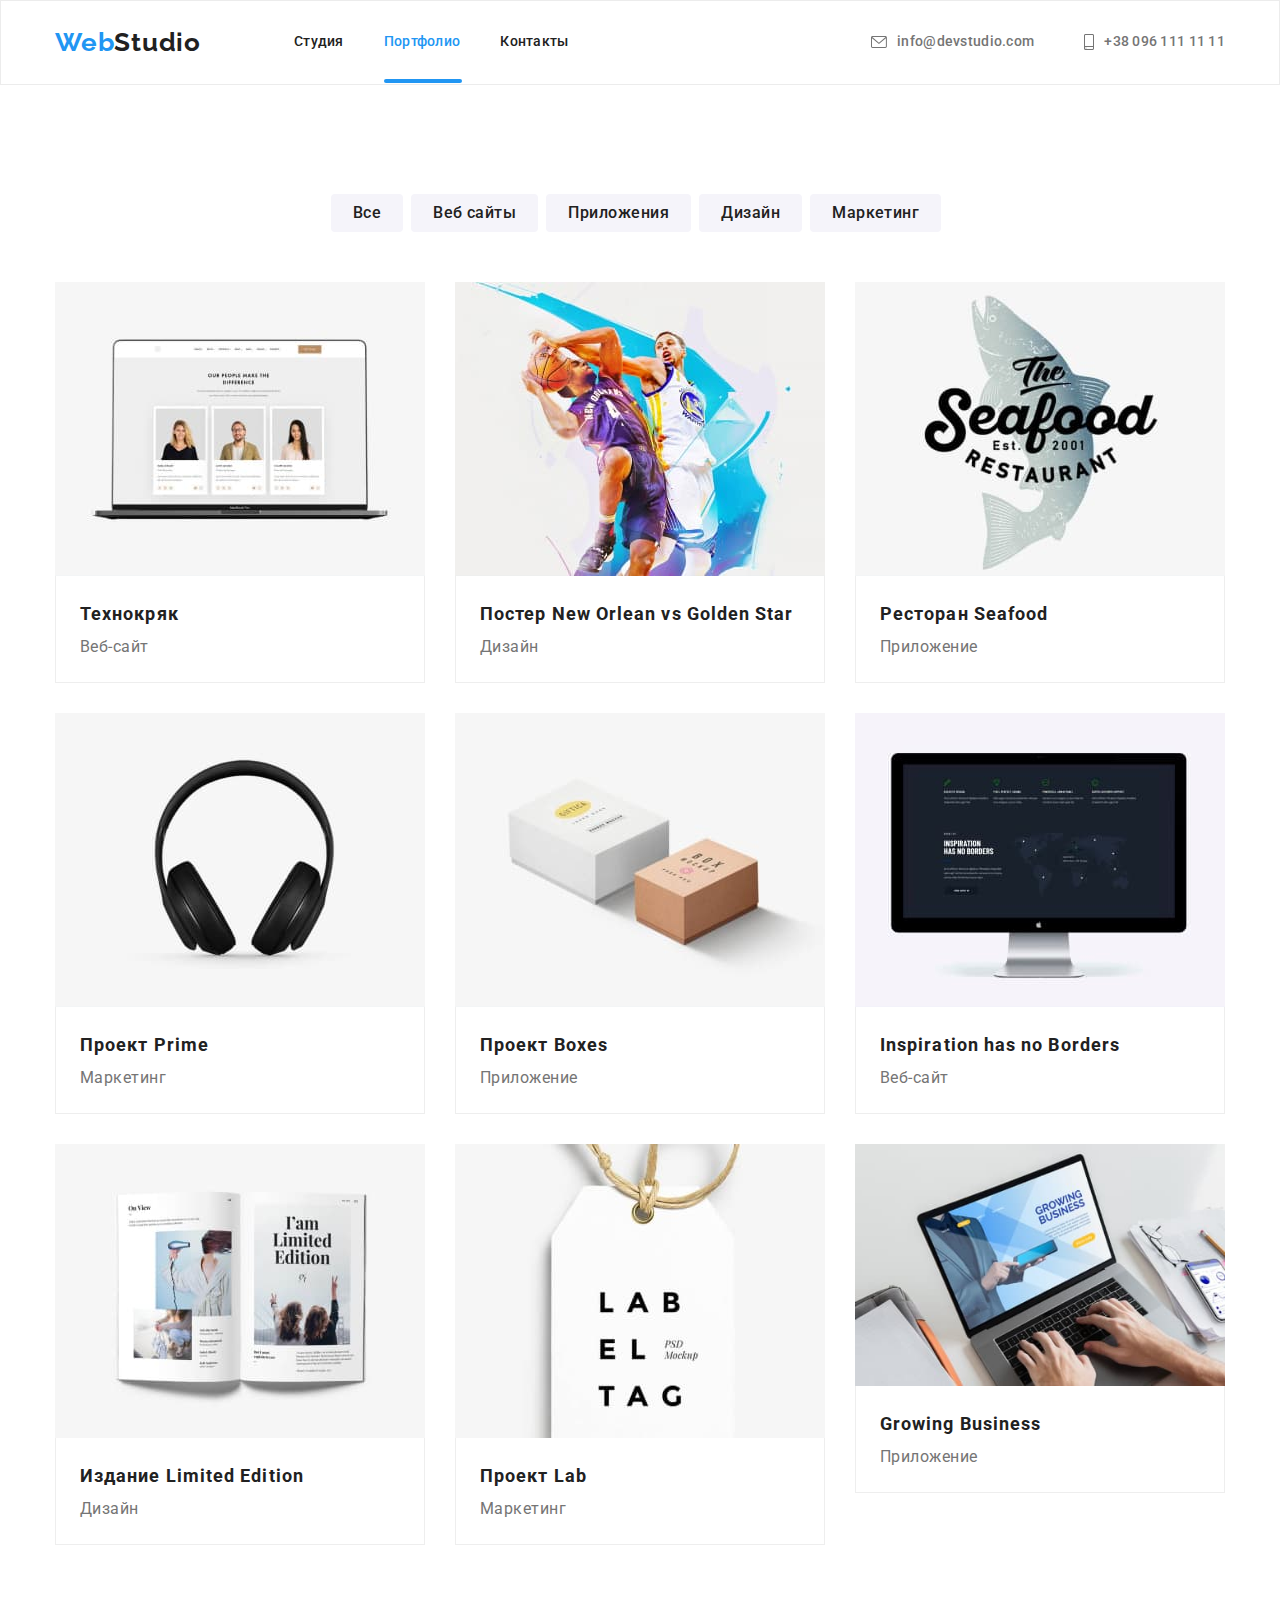
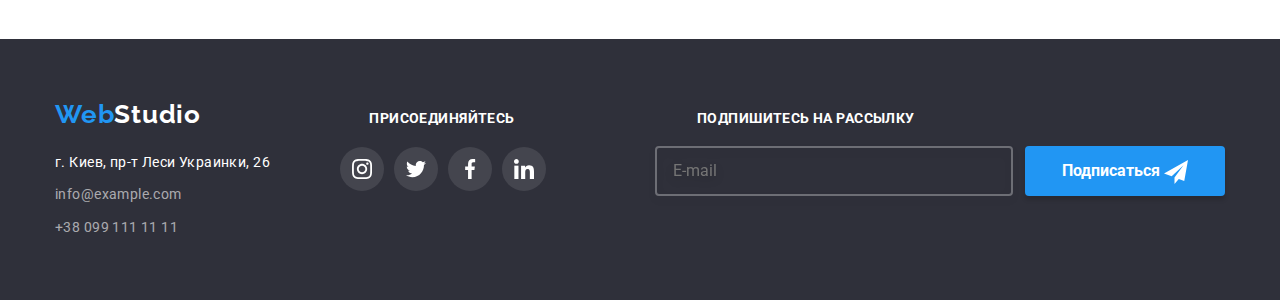
==== commit 27519731: "дзготова кроме 3-х вещей" ====
--- a/portfolio.html
+++ b/portfolio.html
@@ -34,7 +34,7 @@
                                           </ul>
                               
                                       </nav>
-                                      
+
                                      <button type="button" class="burger-btn" data-menu-open>
                                          <svg class="burger-btn__icon">
                                              <use href="./images/sprite.svg#icon-skype">
@@ -425,16 +425,19 @@
 </section>
 </main>
                                                             <!-- FOOTER -->
-    <!-- <footer class="footer">
-        <div class="container">
-         <div class="footer-wrapper">
+    <footer class="footer">
+        <div class="container footer-wrapper">
+         
          <div class="footer-address-wrapper">
-        <a class="logo link" href="./index.html" lang="en">
+        <a class="footer-logo link" href="./index.html" lang="en">
             <span class="footer-logo-studio"><span class="footer-web">Web</span>Studio</span>
         </a>
-        <address class="footer-address">г. Киев, пр-т Леси Украинки, 26</address>
-
-        <ul>
+        <address> 
+            <ul>
+                <li class="footer-contact">
+        <a href="https://goo.gl/maps/ehYJ8zWSbRo8RHNm8" class="footer-address">г. Киев, пр-т Леси Украинки, 26</a>
+                </li>
+        
             <li class="footer-contact">
                 <a class="footer-mail" href="mailto:info@example.com">info@example.com</a>
             </li>
@@ -443,9 +446,11 @@
                 <a class="footer-tel" href="tel:+380991111111">+38 099 111 11 11</a>
             </li>
         </ul>
-       </div>
-
-            <div class="footer-social"> 
+       
+    </address>
+         </div>
+
+            <div class="footer-social-box"> 
                 
                 <p class="footer-social-title">Присоединяйтесь</p>
                
@@ -488,25 +493,27 @@
                     </a>
                   </li>  
                 </ul>
-            </div>
-            <div class="div-input-wrapper">
+                </div> 
+                 <div class="div-input-wrapper">
                 <form class="footer-form">
                     <p class="input-text">Подпишитесь на рассылку</p>
                     <div class="div-input-wrapper">
-                        <label>
-                            <input type="email" name="Email" class="form-input-email" placeholder="E-mail" required>
-                        </label>
-                        <button class="btn-footer" type="submit">Подписаться
-                            <svg class="icon-send-footer" width=24 height=24>
-                                <use href="./images/sprite.svg#icon-icon-send"></use>
-                            </svg>
-                        </button>
-                    </div>
+                        <label class="footer-label">
+                    <input type="email" name="Email" class="form-input-email" placeholder="E-mail" required>
+                       </label> 
+                    <button class="btn-footer" type="submit">Подписаться
+                        <svg class="icon-send-footer" width=24 height=24>
+                        <use href="./images/sprite.svg#icon-icon-send"></use>
+                    </svg>
+                </button>
+                    
+                </div>
                 </form>
-            </div>
+                </div>
          </div>
-      </div>
-    </footer> -->
+         
+      
+    </footer>
     <script src="./js/mobile-menu.js"></script>
  </body>    
 
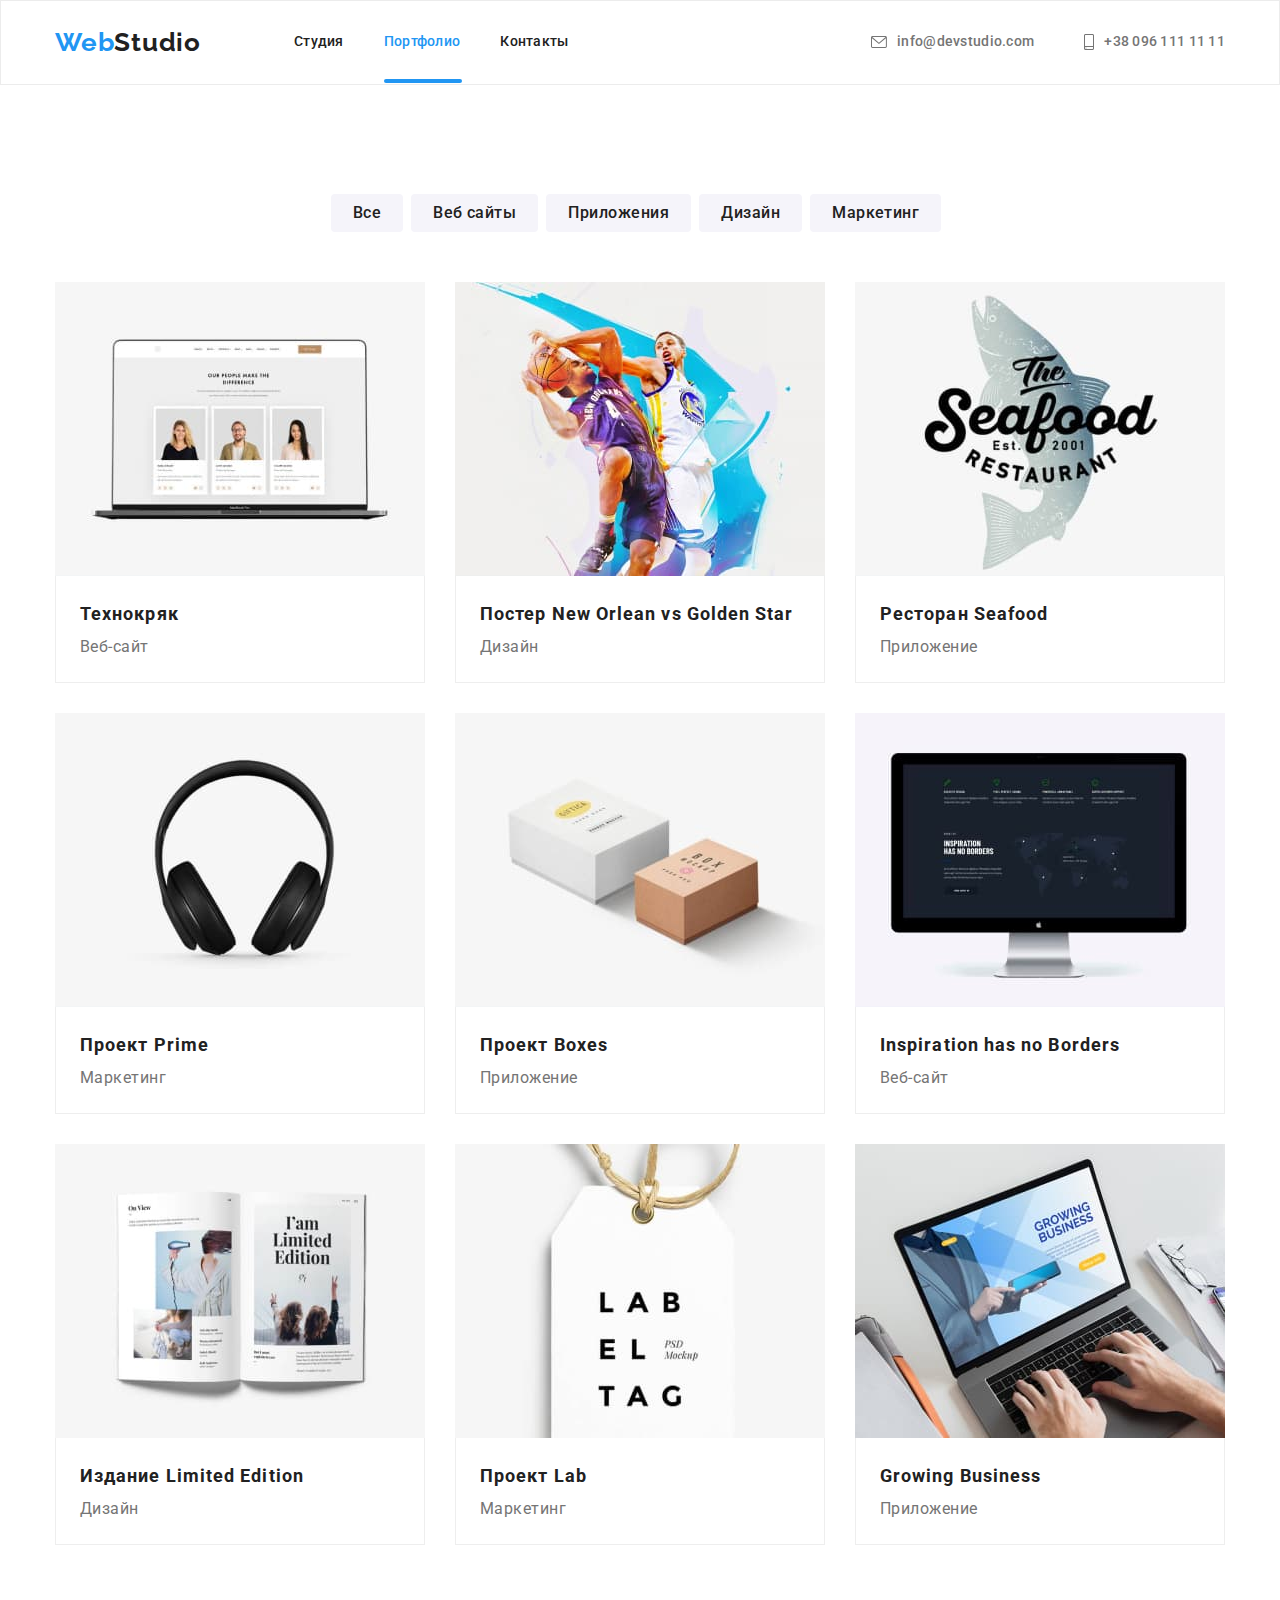
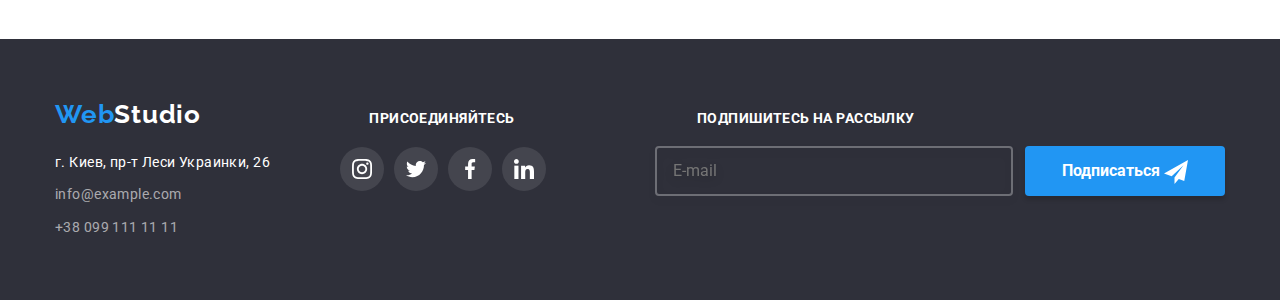
==== commit daa5e89a: "сделал дз 8" ====
--- a/portfolio.html
+++ b/portfolio.html
@@ -37,7 +37,7 @@
 
                                      <button type="button" class="burger-btn" data-menu-open>
                                          <svg class="burger-btn__icon">
-                                             <use href="./images/sprite.svg#icon-skype">
+                                             <use href="./images/sprite.svg#icon-menu_40px">
                                              </use>
                                          </svg>
                                      </button>
--- a/css/main.min.css
+++ b/css/main.min.css
@@ -1,2 +1,2 @@
-:root{--primary-text-color: #000000;--secondary-text-color: #757575;--primary-white-color: #ffffff;--title-text-color: #212121;--accent-color: #2196f3;--accentbgr-color: #188ce8;--darkbgr-color: #2f303a;--mainbgr-color: #e5e5e5;--mainbgrtwo-color: #f5f4fa;--logo-font: Raleway;--main-font: Roboto}.visually-hidden{position:absolute !important;clip:rect(1px 1px 1px 1px);clip:rect(1px, 1px, 1px, 1px);padding:0 !important;border:0 !important;height:1px !important;width:1px !important;overflow:hidden}h1,h2,h3,h4,h5,h6,p{margin-top:0;margin-bottom:0}ul,ol{margin-top:0;margin-bottom:0;padding-left:0}img{display:block;max-width:100%;height:auto}body{background-color:var(--primary-white-color);color:var(--primary-text-color);font-family:var(--main-font),sans-serif}.link{text-decoration:none;color:inherit}ul{list-style:none}a{display:block;text-decoration:none}.section{padding-top:60px;padding-bottom:60px}@media (min-width: 1200px){.section{padding-top:94px;padding-bottom:94px}}.container{width:100%;padding-left:15px;padding-right:15px;margin:0 auto}@media screen and (min-width: 480px){.container{max-width:480px;margin:0 auto}}@media (min-width: 768px) and (max-width: 1199px){.container{max-width:768px}}@media (min-width: 1200px){.container{max-width:1200px}}.social-list{display:flex;justify-content:space-between}.social-list__link{display:flex;align-items:center;justify-content:center;width:40px;height:40px;border-radius:50%;background-color:var(--primary-white-color);fill:#afb1b8;transition:background-color 250ms cubic-bezier(0.4, 0, 0.2, 1),fill 250ms cubic-bezier(0.4, 0, 0.2, 1)}.social-list__link:focus,.social-list__link:hover{fill:var(--primary-white-color);background-color:var(--accent-color)}.social-list__icon{width:20px;height:20px}.footer-social-list{display:flex;justify-content:space-between;margin-top:16px;max-width:204px;margin-left:auto;margin-right:auto}.footer-social-link{display:flex;background-color:rgba(255,255,255,0.1);justify-content:center;align-items:center;width:44px;height:44px;border-radius:50%;fill:var(--primary-white-color);transition:background-color 250ms cubic-bezier(0.4, 0, 0.2, 1),fill 250ms cubic-bezier(0.4, 0, 0.2, 1)}.footer-social-link:focus,.footer-social-link:hover{background-color:var(--accent-color)}.backdrop{position:fixed;top:0;left:0;width:100vw;height:100vh;background-color:rgba(0,0,0,0.2);transition-duration:250ms;transition-timing-function:cubic-bezier(0.4, 0, 0.2, 1)}.is-hidden{opacity:0;visibility:hidden;pointer-events:none}.modal{position:absolute;left:50%;top:50%;width:400px;height:609px;background-color:var(--primary-white-color);transform:translate(-50%, -50%);padding:40px}.close-btn-modal{position:absolute;width:30px;height:30px;top:8px;right:8px;border-radius:50%;cursor:pointer;border:1px solid rgba(0,0,0,0.1);background-color:transparent;padding:0}.close-btn-modal:focus .modal-icon,.close-btn-modal:hover .modal-icon{fill:var(--accent-color)}.close-btn-modal .modal-icon{fill:#212121;position:absolute;top:50%;left:50%;transform:translate(-50%, -50%);transition:fill 250ms cubic-bezier(0.4, 0, 0.2, 1)}@media (min-width: 1200px){.modal{width:528px;height:581px}}.modal-form{display:flex;flex-direction:column}.modal-form-head{font-family:var(--main-font);font-style:normal;font-weight:bold;font-size:20px;line-height:23px;text-align:center;letter-spacing:0.03em;color:var(--title-text-color);margin-bottom:30px}.modal-form-input{width:100%;height:40px;border:1px solid rgba(33,33,33,0.2);box-sizing:border-box;border-radius:4px;padding-left:42px;transition:border-color 250ms cubic-bezier(0.4, 0, 0.2, 1)}.modal-form-input:focus,.modal-form-input:hover{outline:none;border-color:var(--accent-color)}.modal-form-label{margin-top:10px;font-family:var(--main-font);font-style:normal;font-weight:normal;font-size:12px;line-height:14px;letter-spacing:0.01em;color:var(--secondary-text-color)}.modal-form-input-wrapper{position:relative;margin-top:4px;display:block}.modal-input-icon{position:absolute;top:50%;transform:translateY(-50%);left:12px;width:18px;height:18px;transition:fill 250ms cubic-bezier(0.4, 0, 0.2, 1)}.modal-form-input:focus+.modal-input-icon,.modal-form-input:hover+.modal-input-icon{fill:var(--accent-color)}.modal-form-message{width:100%;height:120px;margin-top:4px;padding:12px 16px;resize:none;transition:border-color 250ms cubic-bezier(0.4, 0, 0.2, 1);border:1px solid rgba(33,33,33,0.2);border-radius:4px}.modal-form-message:focus,.modal-form-message:hover{outline:none;border-color:var(--accent-color)}.modal-form-message::placeholder{color:var(--secondary-text-color)}.modal-form-checkbox:checked+.modal-form-checkbox-label::before{background-image:url(../images/icon-check.jpg);background-origin:border-box;border-color:transparent}.modal-form-checkbox-label{display:flex;align-items:center;font-family:var(--main-font);font-style:normal;font-weight:normal;font-size:10px;line-height:1.1;letter-spacing:0.03em;color:var(--secondary-text-color);margin-top:20px;margin-bottom:20px}.modal-form-checkbox-label::before{content:"";display:block;width:16px;height:15px;border:2px solid #212121;border-radius:2px;cursor:pointer;margin-right:7px}.modal-form-label-link{color:var(--accent-color)}.modal-form-btn{font-family:var(--main-font);font-style:normal;font-weight:bold;font-size:16px;line-height:30px;border:none;text-align:center;letter-spacing:0.06em;margin:0 auto;color:#ffffff;width:200px;height:50px;background-color:var(--accent-color);box-shadow:0px 4px 4px rgba(0,0,0,0.15);border-radius:4px;cursor:pointer;transition:background-color 250ms cubic-bezier(0.4, 0, 0.2, 1)}.modal-form-btn:hover,.modal-form-btn:focus{background-color:var(--accentbgr-color)}@media (min-width: 1200px){.modal-form-checkbox-label{display:flex;align-items:center;font-family:var(--main-font);font-style:normal;font-weight:normal;font-size:14px;line-height:1.71;letter-spacing:0.03em;color:var(--secondary-text-color);margin-top:20px;margin-bottom:20px}}@media screen and (max-width: 767px){.nav-item{display:none}.contacts-top{display:none}}.header{max-width:100%;padding-top:16px;padding-bottom:16px;border:1px solid #ececec}.header-container{display:flex;align-items:center;justify-content:space-between}.logo{animation-duration:250ms}.logo-text{font-family:var(--logo-font);font-style:normal;font-weight:700;font-size:24px;line-height:1.16;letter-spacing:0.03em;color:var(--title-text-color)}.logo-two{font-family:var(--logo-font);font-style:normal;font-weight:700;font-size:24px;line-height:1.16;letter-spacing:0.03em;color:var(--accent-color)}.header-container{display:flex;align-items:center;justify-content:space-between}@media (min-width: 768px) and (max-width: 1199px){.burger-btn{display:none}.mobile-menu__header-contacts{margin-top:32px}.header{padding-top:26px;padding-bottom:26px;border:1px solid #ececec}.header-container{display:flex;align-items:center}.navigation{display:flex;align-items:center}.nav{display:flex;align-items:center}.contacts-top{display:block;align-items:center;margin-left:auto}.logo-two{font-family:var(--logo-font);font-style:normal;font-weight:700;font-size:26px;line-height:1.19;letter-spacing:0.03em;color:var(--accent-color)}.logo-text{font-family:var(--logo-font);font-style:normal;font-weight:700;font-size:26px;line-height:1.19;letter-spacing:0.03em;color:var(--title-text-color)}.logo{margin-right:93px;animation-duration:250ms}.nav{font-family:Roboto;font-style:normal;font-weight:500;font-size:14px;line-height:1.14;letter-spacing:0.02em;color:#212121}.nav>li:not(:last-child){margin-right:40px}.link:hover,.link:focus{color:var(--accent-color)}.list .link.current{color:var(--accent-color)}.contacts-top .link{font-family:var(--main-font);font-style:normal;font-weight:500;font-size:14px;line-height:1.14;letter-spacing:0.02em;color:#757575}.contacts-top .link:hover,.contacts-top .link:focus{color:var(--accent-color)}.header-contacts{text-align:center;margin-left:106px;padding-right:15px}.header-contacts:not(:last-child){margin-bottom:10px}.tel-icon,.mail-icon{margin-right:10px;fill:#757575;transition:fill 250ms cubic-bezier(0.4, 0, 0.2, 1)}.mail-link:hover .mail-icon,.mail-link:focus .modal-icon,.tel-link:hover .tel-icon,.tel-link:focus .tel-icon{fill:var(--accent-color)}.mail-icon:hover,.mail-icon:focus{fill:var(--accent-color)}.tel-icon:hover,.tel-icon:focus{fill:var(--accent-color)}.mail-link,.tel-link{display:flex;align-items:center}.nav-item{position:relative}.current-studio::after{content:"";display:block;position:absolute;width:48px;height:4px;background:var(--accent-color);border-radius:2px;bottom:-33px}.current-portfolio::after{content:"";display:block;position:absolute;width:78px;height:4px;bottom:-33px;background:#2196f3;border-radius:2px}.link{transition:color 250ms cubic-bezier(0.4, 0, 0.2, 1)}}@media (min-width: 1200px){.burger-btn{display:none}.mobile-menu__header-contacts{margin-top:32px}.header{padding-top:26px;padding-bottom:26px;border:1px solid #ececec}.header-container{display:flex;align-items:center}.navigation{display:flex;align-items:center}.nav{display:flex;align-items:center}.contacts-top{display:flex;align-items:center;margin-left:auto}.logo-two{font-family:var(--logo-font);font-style:normal;font-weight:700;font-size:26px;line-height:1.19;letter-spacing:0.03em;color:var(--accent-color)}.logo-text{font-family:var(--logo-font);font-style:normal;font-weight:700;font-size:26px;line-height:1.19;letter-spacing:0.03em;color:var(--title-text-color)}.logo{margin-right:93px;animation-duration:250ms}.nav{font-family:Roboto;font-style:normal;font-weight:500;font-size:14px;line-height:1.14;letter-spacing:0.02em;color:#212121}.nav>li:not(:last-child){margin-right:40px}.link:hover,.link:focus{color:var(--accent-color)}.list .link.current{color:var(--accent-color)}.contacts-top .link{font-family:var(--main-font);font-style:normal;font-weight:500;font-size:14px;line-height:1.14;letter-spacing:0.02em;color:#757575}.contacts-top .link:hover,.contacts-top .link:focus{color:var(--accent-color)}.header-contacts:not(:last-child){margin-right:50px}.tel-icon,.mail-icon{margin-right:10px;fill:#757575;transition:fill 250ms cubic-bezier(0.4, 0, 0.2, 1)}.mail-link:hover .mail-icon,.mail-link:focus .modal-icon,.tel-link:hover .tel-icon,.tel-link:focus .tel-icon{fill:var(--accent-color)}.mail-icon:hover,.mail-icon:focus{fill:var(--accent-color)}.tel-icon:hover,.tel-icon:focus{fill:var(--accent-color)}.mail-link,.tel-link{display:flex;align-items:center}.nav-item{position:relative}.current-studio::after{content:"";display:block;position:absolute;width:48px;height:4px;background:var(--accent-color);border-radius:2px;bottom:-33px}.current-portfolio::after{content:"";display:block;position:absolute;width:78px;height:4px;bottom:-33px;background:#2196f3;border-radius:2px}.link{transition:color 250ms cubic-bezier(0.4, 0, 0.2, 1)}}.burger-btn{background-color:transparent;border:none;padding:0;cursor:pointer}.burger-btn__icon{width:40px;height:40px;border:orangered solid 3px;fill:#212121}.burger-btn__icon:hover,.burger-btn__icon:focus{fill:#2196F3}.mobile-menu__container{display:flex;flex-direction:column;justify-content:space-between;position:relative;height:100vh;padding:48px 25px}.mobile-menu{position:fixed;z-index:99;left:0;top:0;width:100vw;height:100vh;background-color:#ffffff;opacity:0;visibility:hidden;pointer-events:none;transition:opacity 250ms cubic-bezier(0.4, 0, 0.2, 1)}.mobile-menu.is-open{opacity:1;visibility:visible;pointer-events:auto}.close-btn{background-color:transparent;border:none;padding:0;cursor:pointer;position:absolute;top:21px;right:26px}.close-btn__icon{width:40px;height:40px;transition:fill 250ms cubic-bezier(0.4, 0, 0.2, 1)}.close-btn__icon:focus,.close-btn__icon:hover{fill:var(--accent-color)}.nav-list__item{margin-bottom:10px}.nav-list__link{display:inline-block;font-family:Roboto;font-style:normal;font-weight:500;font-size:40px;line-height:1.17;letter-spacing:0.02em;color:#212121;transition:color 250ms cubic-bezier(0.4, 0, 0.2, 1);margin-bottom:32px}.nav-list__link:hover,.nav-list__link:focus{color:var(--accent-color)}.mobile-menu__contacts-top{margin-bottom:64px}.mobile-menu__link{font-family:Roboto;font-weight:500;font-size:24px;line-height:1.16;letter-spacing:0.02em;margin-top:32px;transition:color 250ms cubic-bezier(0.4, 0, 0.2, 1);color:#757575}.mobile-menu__link:hover,.mobile-menu__link:focus{color:var(--accent-color)}@media (max-width: 480px){.social-list-mobile-menu{flex-wrap:wrap}}.social-list-mobile-menu{display:flex}.social-list-mobile-menu__link{font-family:Roboto;font-style:normal;font-weight:500;font-size:18px;line-height:1.22;letter-spacing:0.02em;color:#2196F3}.social-list-mobile-menu__item:not(:last-child)::after{content:"";width:0px;height:22px;border:1px solid rgba(33,33,33,0.2);transform:rotate(90deg)}.hero{background-color:var(--darkbgr-color);padding-top:128px;padding-bottom:128px;text-align:center;background-size:cover;background-repeat:no-repeat;max-width:100%}.hero-title{font-family:Roboto;font-style:normal;font-weight:900;font-size:21px;line-height:42px;text-align:center;letter-spacing:0.06em;text-transform:uppercase;color:var(--primary-white-color)}.hero-btn{color:var(--primary-white-color);background-color:var(--accent-color);font-family:var(--main-font);font-weight:700;font-size:16px;line-height:1.88;display:flex;letter-spacing:0.06em;box-shadow:0px 4px 4px rgba(0,0,0,0.15);border-radius:4px;cursor:pointer;margin-top:40px;margin-right:auto;margin-left:auto;padding-top:10px;padding-right:32px;padding-bottom:10px;padding-left:32px;border:none;transition:background-color 250ms cubic-bezier(0.4, 0, 0.2, 1),color 250ms cubic-bezier(0.4, 0, 0.2, 1)}.hero-btn:hover,.hero-btn:focus{background-color:var(--accentbgr-color)}@media (min-width: 768px) and (max-width: 1199px){.hero{background-color:var(--darkbgr-color);padding-top:118px;padding-bottom:118px}.hero-title{font-size:23px;line-height:1.82}}@media (min-width: 1200px){.hero{background-color:var(--darkbgr-color);padding-top:200px;padding-bottom:200px;text-align:center;background-size:cover}.hero-title{font-family:var(--main-font);font-weight:900;font-size:44px;line-height:1.36;color:var(--primary-white-color)}}.hero{background-image:linear-gradient(rgba(47,48,58,0.4), rgba(47,48,58,0.4)),url(../images/bg-phone-1x.jpg)}@media (min-device-pixel-ratio: 2), (-webkit-min-device-pixel-ratio: 2), (min-resolution: 192dpi), (min-resolution: 2dppx){.hero{background-image:linear-gradient(rgba(47,48,58,0.4), rgba(47,48,58,0.4)),url(../images/bg-phone-2x.jpg)}}@media (min-width: 768px) and (max-width: 1199px){.hero{background-image:url(../images/bg-tablet-1x.jpg)}}@media (min-device-pixel-ratio: 2) and (min-width: 768px), (min-resolution: 192dpi) and (min-width: 768px), (min-resolution: 2dppx) and (min-width: 768px){.hero{background-image:linear-gradient(rgba(47,48,58,0.4), rgba(47,48,58,0.4)),url(../images/bg-tablet-2x.jpg)}}@media (min-width: 1200px){.hero{background-image:linear-gradient(rgba(47,48,58,0.4), rgba(47,48,58,0.4)),url(../images/bg-desktop-1x.jpg)}}@media (min-width: 1200px) and (min-device-pixel-ratio: 2) and (min-width: 1200px), (min-width: 1200px) and (min-resolution: 192dpi) and (min-width: 1200px), (min-width: 1200px) and (min-resolution: 2dppx) and (min-width: 1200px){.hero{background-image:linear-gradient(rgba(47,48,58,0.4), rgba(47,48,58,0.4)),url(../images/bg-desktop-2x.jpg)}}.advantages-container{display:flex;flex-direction:column}.icon-container{display:flex;justify-content:center;align-items:center;max-width:450px;height:120px;background:#f5f4fa;border-radius:4px;margin-bottom:30px}.advantages-li{text-align:center}.advantages-title{font-family:var(--main-font);font-style:normal;font-weight:bold;font-size:14px;line-height:1.14;letter-spacing:0.03em;text-transform:uppercase;color:var(--title-text-color)}.advantages-item{font-family:var(--main-font);font-style:normal;font-weight:normal;font-size:14px;line-height:1.71;letter-spacing:0.03em;color:var(--secondary-text-color);margin-top:10px}.advantages-li:not(:last-child){margin-bottom:30px}@media (min-width: 768px) and (max-width: 1199px){.advantages-container{flex-direction:row;flex-wrap:wrap;align-items:flex-start;margin-top:-30px;margin-right:-30px}.advantages-li{margin-top:30px;margin-right:30px;flex-basis:calc((100% - 60px) / 2)}.icon-container{display:flex;justify-content:center;align-items:center;max-width:354px;height:120px;background:#f5f4fa;border-radius:4px;margin-bottom:30px}}@media (min-width: 1200px){.advantages-container{display:flex;flex-direction:row;justify-content:flex-start}.advantages,.about{background-color:var(--primary-white-color)}.advantages-li:not(:last-child){margin-right:30px}.icon-container{display:flex;justify-content:center;align-items:center;width:270px;height:120px;background:#f5f4fa;border-radius:4px;margin-bottom:30px}}@media (max-width: 1199px){.about{display:none}}.about-container__wrapper{position:relative}.about-container__overlay{font-family:var(--main-font);font-style:normal;font-weight:bold;font-size:14px;line-height:16px;text-align:center;letter-spacing:0.03em;text-transform:uppercase;padding-top:27px;padding-bottom:27px;color:#ffffff;position:absolute;background-color:rgba(47,48,58,0.8);width:100%;height:70px;bottom:0px}.about-title{font-family:var(--main-font);font-style:normal;font-weight:bold;font-size:36px;line-height:1.16;text-align:center;letter-spacing:0.03em;color:var(--title-text-color);margin-bottom:50px}.about-container{display:flex;justify-content:space-between}.team-container{display:block}.team-container__div{margin-bottom:30px}.team-section{background-color:var(--mainbgrtwo-color)}.team-title{font-family:var(--main-font);font-style:normal;font-weight:bold;font-size:36px;line-height:1.16;text-align:center;letter-spacing:0.03em;color:var(--title-text-color);padding-bottom:30px}.team-container__name{font-family:var(--main-font);font-style:normal;font-weight:500;font-size:16px;line-height:1.18;letter-spacing:0.03em;color:var(--title-text-color);text-align:center;margin-bottom:10px}.team-container__job{font-family:var(--main-font);font-style:normal;font-weight:normal;font-size:16px;line-height:19px;letter-spacing:0.03em;color:var(--secondary-text-color);text-align:center;margin-bottom:30px}.team-container__div{padding-top:30px;padding-bottom:30px;box-shadow:0px 4px 4px rgba(0,0,0,0.12),0px 1px 1px rgba(0,0,0,0.14),0px 2px 1px rgba(0,0,0,0.2);border-radius:0px 0px 4px 4px;background-color:var(--primary-white-color);padding-left:44px;padding-right:44px}@media (min-width: 768px) and (max-width: 1199px){.team-container{display:flex;flex-wrap:wrap;margin-top:-30px;margin-left:-30px}.team-container__card{margin-top:30px;margin-left:30px;flex-basis:calc((100% - 120px) / 2)}}@media (min-width: 1200px){.team-section{background-color:var(--mainbgrtwo-color)}.team-title{font-family:var(--main-font);font-style:normal;font-weight:bold;font-size:36px;line-height:1.16;text-align:center;letter-spacing:0.03em;color:var(--title-text-color);margin-bottom:50px}.team-container__name{font-family:var(--main-font);font-style:normal;font-weight:500;font-size:16px;line-height:1.18;letter-spacing:0.03em;color:var(--title-text-color);text-align:center;margin-bottom:10px}.team-container__job{font-family:var(--main-font);font-style:normal;font-weight:normal;font-size:16px;line-height:19px;letter-spacing:0.03em;color:var(--secondary-text-color);text-align:center;margin-bottom:30px}.team-container__div{padding-top:30px;padding-bottom:30px;box-shadow:0px 4px 4px rgba(0,0,0,0.12),0px 1px 1px rgba(0,0,0,0.14),0px 2px 1px rgba(0,0,0,0.2);border-radius:0px 0px 4px 4px;background-color:var(--primary-white-color);padding-left:44px;padding-right:44px}.team-container__card{margin-left:30px;flex-basis:calc((100% - 120px) / 4)}.team-container{display:flex;margin-left:-30px}}.clients-list{display:flex;flex-wrap:wrap;margin-left:-30px;margin-top:-30px}.clients-item{margin-top:30px;margin-left:30px;flex-basis:calc((100% - 60px) / 2)}.subtitle{font-family:var(--main-font);font-style:normal;font-weight:bold;font-size:28px;line-height:1.17;text-align:center;letter-spacing:0.03em;color:#212121;margin-bottom:30px}.clients-list-link:hover,.clients-list-link:focus{fill:var(--accent-color);border:1px solid var(--accent-color)}.clients-list-link{max-width:226px;height:92px;border:1px solid #afb1b8;border-radius:4px;display:flex;justify-content:center;align-items:center;fill:#afb1b8;transition:fill 250ms cubic-bezier(0.4, 0, 0.2, 1)}.clients-list-link:hover,.clients-list-link:focus{fill:var(--accent-color);border:1px solid var(--accent-color)}@media (min-width: 768px) and (max-width: 1199px){.clients-list{margin-left:-30px;margin-top:-30px}.clients-item{margin-top:30px;margin-left:30px;flex-basis:calc((100% - 90px) / 3)}}@media (min-width: 1200px){.subtitle{font-family:var(--main-font);font-style:normal;font-weight:bold;font-size:36px;line-height:1.16;text-align:center;letter-spacing:0.03em;color:#212121;margin-bottom:50px}.clients-list{display:flex;flex-wrap:nowrap;justify-content:space-between;margin-left:-30px;margin-top:-50px}.clients-list-link:hover,.clients-list-link:focus{fill:var(--accent-color);border:1px solid var(--accent-color)}.clients-list-link{width:170px;height:92px;border:1px solid #afb1b8;border-radius:4px;display:flex;justify-content:center;align-items:center;fill:#afb1b8;transition:fill 250ms cubic-bezier(0.4, 0, 0.2, 1)}.clients-list-link:hover,.clients-list-link:focus{fill:var(--accent-color);border:1px solid var(--accent-color)}}.footer{background-color:var(--darkbgr-color);padding-top:60px;padding-bottom:60px}@media screen and (max-width: 1199px){.footer{text-align:center}.footer-address-wrapper{flex-direction:column;align-items:center;margin-bottom:60px;margin-bottom:60px}}.footer-logo{margin-bottom:20px}.footer-web{font-family:var(--logo-font);font-style:normal;font-weight:bold;font-size:26px;line-height:1.19;letter-spacing:0.03em;color:var(--accent-color)}.footer-logo-studio{font-family:var(--logo-font);font-style:normal;font-weight:bold;font-size:26px;line-height:1.19;letter-spacing:0.03em;color:var(--primary-white-color)}.footer-address{font-family:var(--main-font);font-style:normal;font-weight:normal;font-size:14px;line-height:1.72;letter-spacing:0.03em;color:var(--primary-white-color);transition:color 250ms cubic-bezier(0.4, 0, 0.2, 1)}.footer-mail,.footer-tel{font-family:var(--main-font);font-style:normal;font-weight:normal;font-size:14px;line-height:1.71;letter-spacing:0.03em;color:rgba(255,255,255,0.6);transition:color 250ms cubic-bezier(0.4, 0, 0.2, 1)}.footer-mail,.footer-mail,.footer-tel,.footer-tel{text-decoration:none}.footer-social-title{margin-bottom:20px;font-family:var(--main-font);font-style:normal;font-weight:bold;font-size:14px;line-height:1.14;letter-spacing:0.03em;text-transform:uppercase;color:var(--primary-white-color)}.footer-address:focus,.footer-address:hover,.footer-mail:hover,.footer-mail:focus,.footer-tel:hover,.footer-tel:focus{color:var(--accent-color)}.footer-mail,.footer-tel{text-decoration:none}.footer-contact:not(:last-child){margin-bottom:9px}.input-text{font-family:var(--main-font);font-weight:bold;font-size:14px;line-height:16px;letter-spacing:0.03em;text-transform:uppercase;color:var(--primary-white-color);margin-bottom:20px}@media screen and (max-width: 767px){.footer-social-box{display:block;height:80px;width:206px;margin-bottom:60px;margin-left:auto;margin-right:auto}}.form-input-email{width:100%;height:50px;border:2px solid rgba(255,255,255,0.3);box-sizing:border-box;filter:drop-shadow(0px 4px 4px rgba(0,0,0,0.15));border-radius:4px;outline:none;background-color:transparent;color:var(--primary-white-color);padding-left:16px}.btn-footer{position:relative;width:200px;height:50px;background-color:var(--accent-color);box-shadow:0px 4px 4px rgba(0,0,0,0.15);border-radius:4px;cursor:pointer;border:none;color:#ffffff;font-family:var(--main-font);font-style:normal;font-weight:bold;font-size:16px;line-height:30px;margin-left:12px;transition:background-color 250ms cubic-bezier(0.4, 0, 0.2, 1),color 250ms cubic-bezier(0.4, 0, 0.2, 1),box-shadow 250ms cubic-bezier(0.4, 0, 0.2, 1);margin-top:20px}.btn-footer:hover,.btn-footer:focus{background-color:var(--accentbgr-color)}.icon-send-footer{vertical-align:middle}@media (min-width: 768px) and (max-width: 1199px){.footer-wrapper{display:flex;flex-wrap:wrap;justify-content:space-around}.footer-social-list{display:flex;justify-content:space-between}.footer-social-item:not(:last-child){margin-right:10px}}@media screen and (min-width: 1200px){.btn-footer{margin-top:0}.footer-wrapper{display:flex;align-items:baseline}.footer-social-box{margin-left:70px;justify-content:center;text-align:center}.footer-social-item:not(:last-child){margin-right:10px}.footer-social-link{display:flex;background-color:rgba(255,255,255,0.1);justify-content:center;align-items:center;width:44px;height:44px;border-radius:50%;fill:var(--primary-white-color);transition:background-color 250ms cubic-bezier(0.4, 0, 0.2, 1),fill 250ms cubic-bezier(0.4, 0, 0.2, 1)}.footer-social-link:focus,.footer-social-link:hover{background-color:var(--accent-color)}.div-input-wrapper{display:flex;margin-left:auto}.input-text{font-family:var(--main-font);font-style:normal;font-weight:bold;font-size:14px;line-height:16px;letter-spacing:0.03em;text-transform:uppercase;color:var(--primary-white-color);margin-top:1px;margin-left:42px;margin-bottom:20px}.form-input-email{width:358px}}.main{background-color:var(--mainbgrtwo-color)}.parents{display:flex;flex-wrap:wrap;justify-content:flex-start;margin-bottom:40px}.filters .item{background-color:var(--mainbgrtwo-color);color:var(--title-text-color);font-family:var(--main-font);font-weight:500;font-size:16px;line-height:1.64;text-align:center;letter-spacing:0.03em;cursor:pointer;background:#f5f4fa;border-radius:4px;border:none;padding:6px 22px;transition:color 250ms cubic-bezier(0.4, 0, 0.2, 1),background-color 250ms cubic-bezier(0.4, 0, 0.2, 1)}.filters .item:hover,.filters .item:focus{background-color:var(--accent-color);color:var(--primary-white-color);box-shadow:0px 3px 1px rgba(0,0,0,0.1),0px 1px 2px rgba(0,0,0,0.08),0px 2px 2px rgba(0,0,0,0.12);border-radius:4px;box-shadow:0px 3px 1px rgba(0,0,0,0.1),0px 1px 2px rgba(0,0,0,0.08),0px 2px 2px rgba(0,0,0,0.12)}.button-li{margin-right:8px;margin-top:15px}.card{background:#ffffff;border:1px solid #eeeeee;box-sizing:border-box;border-top:none;padding:20px 24px}.portfolio-link{text-decoration:none;display:block;transition:box-shadow 250ms cubic-bezier(0.4, 0, 0.2, 1)}.portfolio-link:hover,.portfolio-link:focus{box-shadow:0px 1px 1px rgba(0,0,0,0.12),0px 4px 4px rgba(0,0,0,0.06),1px 4px 6px rgba(0,0,0,0.16)}.project-title{font-family:var(--main-font);font-style:normal;font-weight:bold;font-size:18px;line-height:2;letter-spacing:0.06em;color:var(--title-text-color)}.project-type{font-family:var(--main-font);font-style:normal;font-weight:normal;font-size:16px;line-height:1.87;letter-spacing:0.03em;color:var(--secondary-text-color)}.wrapper-portfolio{position:relative;overflow:hidden}.overlay-portfolio{position:absolute;background-color:rgba(33,150,243,0.9);font-family:var(--main-font);font-style:normal;font-weight:normal;font-size:18px;line-height:1.55;padding:63px 24px 63px 23px;width:100%;height:100%;overflow:auto;top:0;left:0;letter-spacing:0.03em;color:var(--primary-white-color);transform:translateY(100%);transition:transform 250ms cubic-bezier(0.4, 0, 0.2, 1)}.portfolio-page:focus .overlay-portfolio,.portfolio-page:hover .overlay-portfolio{transform:translateY(0%)}@media (min-width: 768px){.parents{text-align:center;justify-content:center;margin-bottom:50px}}.card{background:#ffffff;border:1px solid #eeeeee;box-sizing:border-box;border-top:none;padding:20px 24px;flex-grow:1}.portfolio-page{margin-top:30px}.portfolio-link{text-decoration:none;display:block;transition:box-shadow 250ms cubic-bezier(0.4, 0, 0.2, 1)}.portfolio-link:hover,.portfolio-link:focus{box-shadow:0px 1px 1px rgba(0,0,0,0.12),0px 4px 4px rgba(0,0,0,0.06),1px 4px 6px rgba(0,0,0,0.16)}.project-title{font-family:var(--main-font);font-style:normal;font-weight:bold;font-size:18px;line-height:2;letter-spacing:0.06em;color:var(--title-text-color)}.project-type{font-family:var(--main-font);font-style:normal;font-weight:normal;font-size:16px;line-height:1.87;letter-spacing:0.03em;color:var(--secondary-text-color)}.wrapper-portfolio{position:relative;overflow:hidden}.overlay-portfolio{position:absolute;background-color:rgba(33,150,243,0.9);font-family:var(--main-font);font-style:normal;font-weight:normal;font-size:18px;line-height:1.55;padding:63px 24px 63px 23px;width:100%;height:100%;overflow:auto;top:0;left:0;letter-spacing:0.03em;color:var(--primary-white-color);transform:translateY(100%);transition:transform 250ms cubic-bezier(0.4, 0, 0.2, 1)}.portfolio-page:focus .overlay-portfolio,.portfolio-page:hover .overlay-portfolio{transform:translateY(0%)}@media (min-width: 768px) and (max-width: 1199px){.projects{display:flex;flex-wrap:wrap;margin-left:-30px;margin-top:-30px;flex-basis:calc((100% - 60px) / 2)}.portfolio-page{display:flex;margin-top:30px;margin-left:30px}}@media (min-width: 1200px){.card{background:#ffffff;border:1px solid #eeeeee;box-sizing:border-box;border-top:none;padding:20px 24px;flex-grow:1;flex-direction:column}.parents-projects{display:flex;flex-wrap:wrap;margin-left:-30px;margin-top:-30px}.portfolio-page{margin-left:30px;margin-top:30px;flex-basis:calc((100% - 90px) / 3)}.portfolio-link{display:flex;text-decoration:none;display:inline-block;transition:box-shadow 250ms cubic-bezier(0.4, 0, 0.2, 1)}.portfolio-link:hover,.portfolio-link:focus{box-shadow:0px 1px 1px rgba(0,0,0,0.12),0px 4px 4px rgba(0,0,0,0.06),1px 4px 6px rgba(0,0,0,0.16)}.project-title{font-family:var(--main-font);font-style:normal;font-weight:bold;font-size:18px;line-height:2;letter-spacing:0.06em;color:var(--title-text-color)}}
+:root{--primary-text-color: #000000;--secondary-text-color: #757575;--primary-white-color: #ffffff;--title-text-color: #212121;--accent-color: #2196f3;--accentbgr-color: #188ce8;--darkbgr-color: #2f303a;--mainbgr-color: #e5e5e5;--mainbgrtwo-color: #f5f4fa;--logo-font: Raleway;--main-font: Roboto}.visually-hidden{position:absolute !important;clip:rect(1px 1px 1px 1px);clip:rect(1px, 1px, 1px, 1px);padding:0 !important;border:0 !important;height:1px !important;width:1px !important;overflow:hidden}h1,h2,h3,h4,h5,h6,p{margin-top:0;margin-bottom:0}ul,ol{margin-top:0;margin-bottom:0;padding-left:0}img{display:block;max-width:100%;height:auto}body{background-color:var(--primary-white-color);color:var(--primary-text-color);font-family:var(--main-font),sans-serif}.link{text-decoration:none;color:inherit}ul{list-style:none}a{display:block;text-decoration:none}.section{padding-top:60px;padding-bottom:60px}@media (min-width: 1200px){.section{padding-top:94px;padding-bottom:94px}}.container{width:100%;padding-left:15px;padding-right:15px;margin:0 auto}@media screen and (min-width: 480px){.container{max-width:480px;margin:0 auto}}@media (min-width: 768px) and (max-width: 1199px){.container{max-width:768px}}@media (min-width: 1200px){.container{max-width:1200px}}.social-list{display:flex;justify-content:space-between}.social-list__link{display:flex;align-items:center;justify-content:center;width:40px;height:40px;border-radius:50%;background-color:var(--primary-white-color);fill:#afb1b8;transition:background-color 250ms cubic-bezier(0.4, 0, 0.2, 1),fill 250ms cubic-bezier(0.4, 0, 0.2, 1)}.social-list__link:focus,.social-list__link:hover{fill:var(--primary-white-color);background-color:var(--accent-color)}.social-list__icon{width:20px;height:20px}.footer-social-list{display:flex;justify-content:space-between;margin-top:16px;max-width:204px;margin-left:auto;margin-right:auto}.footer-social-link{display:flex;background-color:rgba(255,255,255,0.1);justify-content:center;align-items:center;width:44px;height:44px;border-radius:50%;fill:var(--primary-white-color);transition:background-color 250ms cubic-bezier(0.4, 0, 0.2, 1),fill 250ms cubic-bezier(0.4, 0, 0.2, 1)}.footer-social-link:focus,.footer-social-link:hover{background-color:var(--accent-color)}.backdrop{position:fixed;top:0;left:0;width:100vw;height:100vh;background-color:rgba(0,0,0,0.2);transition-duration:250ms;transition-timing-function:cubic-bezier(0.4, 0, 0.2, 1)}.is-hidden{opacity:0;visibility:hidden;pointer-events:none}.modal{position:absolute;left:50%;top:50%;width:400px;height:609px;background-color:var(--primary-white-color);transform:translate(-50%, -50%);padding:40px}.close-btn-modal{position:absolute;width:30px;height:30px;top:8px;right:8px;border-radius:50%;cursor:pointer;border:1px solid rgba(0,0,0,0.1);background-color:transparent;padding:0}.close-btn-modal:focus .modal-icon,.close-btn-modal:hover .modal-icon{fill:var(--accent-color)}.close-btn-modal .modal-icon{fill:#212121;position:absolute;top:50%;left:50%;transform:translate(-50%, -50%);transition:fill 250ms cubic-bezier(0.4, 0, 0.2, 1)}@media (min-width: 1200px){.modal{width:528px;height:581px}}.modal-form{display:flex;flex-direction:column}.modal-form-head{font-family:var(--main-font);font-style:normal;font-weight:bold;font-size:20px;line-height:23px;text-align:center;letter-spacing:0.03em;color:var(--title-text-color);margin-bottom:30px}.modal-form-input{width:100%;height:40px;border:1px solid rgba(33,33,33,0.2);box-sizing:border-box;border-radius:4px;padding-left:42px;transition:border-color 250ms cubic-bezier(0.4, 0, 0.2, 1)}.modal-form-input:focus,.modal-form-input:hover{outline:none;border-color:var(--accent-color)}.modal-form-label{margin-top:10px;font-family:var(--main-font);font-style:normal;font-weight:normal;font-size:12px;line-height:14px;letter-spacing:0.01em;color:var(--secondary-text-color)}.modal-form-input-wrapper{position:relative;margin-top:4px;display:block}.modal-input-icon{position:absolute;top:50%;transform:translateY(-50%);left:12px;width:18px;height:18px;transition:fill 250ms cubic-bezier(0.4, 0, 0.2, 1)}.modal-form-input:focus+.modal-input-icon,.modal-form-input:hover+.modal-input-icon{fill:var(--accent-color)}.modal-form-message{width:100%;height:120px;margin-top:4px;padding:12px 16px;resize:none;transition:border-color 250ms cubic-bezier(0.4, 0, 0.2, 1);border:1px solid rgba(33,33,33,0.2);border-radius:4px}.modal-form-message:focus,.modal-form-message:hover{outline:none;border-color:var(--accent-color)}.modal-form-message::placeholder{color:var(--secondary-text-color)}.modal-form-checkbox:checked+.modal-form-checkbox-label::before{background-image:url(../images/icon-check.jpg);background-origin:border-box;border-color:transparent}.modal-form-checkbox-label{display:flex;align-items:center;font-family:var(--main-font);font-style:normal;font-weight:normal;font-size:10px;line-height:1.1;letter-spacing:0.03em;color:var(--secondary-text-color);margin-top:20px;margin-bottom:20px}.modal-form-checkbox-label::before{content:"";display:block;width:16px;height:15px;border:2px solid #212121;border-radius:2px;cursor:pointer;margin-right:7px}.modal-form-label-link{color:var(--accent-color)}.modal-form-btn{font-family:var(--main-font);font-style:normal;font-weight:bold;font-size:16px;line-height:30px;border:none;text-align:center;letter-spacing:0.06em;margin:0 auto;color:#ffffff;width:200px;height:50px;background-color:var(--accent-color);box-shadow:0px 4px 4px rgba(0,0,0,0.15);border-radius:4px;cursor:pointer;transition:background-color 250ms cubic-bezier(0.4, 0, 0.2, 1)}.modal-form-btn:hover,.modal-form-btn:focus{background-color:var(--accentbgr-color)}@media (min-width: 1200px){.modal-form-checkbox-label{display:flex;align-items:center;font-family:var(--main-font);font-style:normal;font-weight:normal;font-size:14px;line-height:1.71;letter-spacing:0.03em;color:var(--secondary-text-color);margin-top:20px;margin-bottom:20px}}@media screen and (max-width: 767px){.nav-item{display:none}.contacts-top{display:none}}.header{max-width:100%;padding-top:16px;padding-bottom:16px;border:1px solid #ececec}.header-container{display:flex;align-items:center;justify-content:space-between}.logo{animation-duration:250ms}.logo-text{font-family:var(--logo-font);font-style:normal;font-weight:700;font-size:24px;line-height:1.16;letter-spacing:0.03em;color:var(--title-text-color)}.logo-two{font-family:var(--logo-font);font-style:normal;font-weight:700;font-size:24px;line-height:1.16;letter-spacing:0.03em;color:var(--accent-color)}.header-container{display:flex;align-items:center;justify-content:space-between}@media (min-width: 768px) and (max-width: 1199px){.burger-btn{display:none}.mobile-menu__header-contacts{margin-top:32px}.header{padding-top:26px;padding-bottom:26px;border:1px solid #ececec}.header-container{display:flex;align-items:center}.navigation{display:flex;align-items:center}.nav{display:flex;align-items:center}.contacts-top{display:block;align-items:center;margin-left:auto}.logo-two{font-family:var(--logo-font);font-style:normal;font-weight:700;font-size:26px;line-height:1.19;letter-spacing:0.03em;color:var(--accent-color)}.logo-text{font-family:var(--logo-font);font-style:normal;font-weight:700;font-size:26px;line-height:1.19;letter-spacing:0.03em;color:var(--title-text-color)}.logo{margin-right:93px;animation-duration:250ms}.nav{font-family:Roboto;font-style:normal;font-weight:500;font-size:14px;line-height:1.14;letter-spacing:0.02em;color:#212121}.nav>li:not(:last-child){margin-right:40px}.link:hover,.link:focus{color:var(--accent-color)}.list .link.current{color:var(--accent-color)}.contacts-top .link{font-family:var(--main-font);font-style:normal;font-weight:500;font-size:14px;line-height:1.14;letter-spacing:0.02em;color:#757575}.contacts-top .link:hover,.contacts-top .link:focus{color:var(--accent-color)}.header-contacts{text-align:center;margin-left:106px;padding-right:15px}.header-contacts:not(:last-child){margin-bottom:10px}.tel-icon,.mail-icon{margin-right:10px;fill:#757575;transition:fill 250ms cubic-bezier(0.4, 0, 0.2, 1)}.mail-link:hover .mail-icon,.mail-link:focus .modal-icon,.tel-link:hover .tel-icon,.tel-link:focus .tel-icon{fill:var(--accent-color)}.mail-icon:hover,.mail-icon:focus{fill:var(--accent-color)}.tel-icon:hover,.tel-icon:focus{fill:var(--accent-color)}.mail-link,.tel-link{display:flex;align-items:center}.nav-item{position:relative}.current-studio::after{content:"";display:block;position:absolute;width:48px;height:4px;background:var(--accent-color);border-radius:2px;bottom:-33px}.current-portfolio::after{content:"";display:block;position:absolute;width:78px;height:4px;bottom:-33px;background:#2196f3;border-radius:2px}.link{transition:color 250ms cubic-bezier(0.4, 0, 0.2, 1)}}@media (min-width: 1200px){.burger-btn{display:none}.mobile-menu__header-contacts{margin-top:32px}.header{padding-top:26px;padding-bottom:26px;border:1px solid #ececec}.header-container{display:flex;align-items:center}.navigation{display:flex;align-items:center}.nav{display:flex;align-items:center}.contacts-top{display:flex;align-items:center;margin-left:auto}.logo-two{font-family:var(--logo-font);font-style:normal;font-weight:700;font-size:26px;line-height:1.19;letter-spacing:0.03em;color:var(--accent-color)}.logo-text{font-family:var(--logo-font);font-style:normal;font-weight:700;font-size:26px;line-height:1.19;letter-spacing:0.03em;color:var(--title-text-color)}.logo{margin-right:93px;animation-duration:250ms}.nav{font-family:Roboto;font-style:normal;font-weight:500;font-size:14px;line-height:1.14;letter-spacing:0.02em;color:#212121}.nav>li:not(:last-child){margin-right:40px}.link:hover,.link:focus{color:var(--accent-color)}.list .link.current{color:var(--accent-color)}.contacts-top .link{font-family:var(--main-font);font-style:normal;font-weight:500;font-size:14px;line-height:1.14;letter-spacing:0.02em;color:#757575}.contacts-top .link:hover,.contacts-top .link:focus{color:var(--accent-color)}.header-contacts:not(:last-child){margin-right:50px}.tel-icon,.mail-icon{margin-right:10px;fill:#757575;transition:fill 250ms cubic-bezier(0.4, 0, 0.2, 1)}.mail-link:hover .mail-icon,.mail-link:focus .modal-icon,.tel-link:hover .tel-icon,.tel-link:focus .tel-icon{fill:var(--accent-color)}.mail-icon:hover,.mail-icon:focus{fill:var(--accent-color)}.tel-icon:hover,.tel-icon:focus{fill:var(--accent-color)}.mail-link,.tel-link{display:flex;align-items:center}.nav-item{position:relative}.current-studio::after{content:"";display:block;position:absolute;width:48px;height:4px;background:var(--accent-color);border-radius:2px;bottom:-33px}.current-portfolio::after{content:"";display:block;position:absolute;width:78px;height:4px;bottom:-33px;background:#2196f3;border-radius:2px}.link{transition:color 250ms cubic-bezier(0.4, 0, 0.2, 1)}}.burger-btn{background-color:transparent;border:none;padding:0;cursor:pointer}.burger-btn__icon{width:40px;height:40px;fill:#212121}.burger-btn__icon:hover,.burger-btn__icon:focus{fill:#2196F3}.mobile-menu__container{display:flex;flex-direction:column;justify-content:space-between;position:relative;height:100vh;padding:48px 25px}.mobile-menu{position:fixed;z-index:99;left:0;top:0;width:100vw;height:100vh;background-color:#ffffff;opacity:0;visibility:hidden;pointer-events:none;transition:opacity 250ms cubic-bezier(0.4, 0, 0.2, 1)}.mobile-menu.is-open{opacity:1;visibility:visible;pointer-events:auto}.close-btn{background-color:transparent;border:none;padding:0;cursor:pointer;position:absolute;top:21px;right:26px}.close-btn__icon{width:40px;height:40px;transition:fill 250ms cubic-bezier(0.4, 0, 0.2, 1)}.close-btn__icon:focus,.close-btn__icon:hover{fill:var(--accent-color)}.nav-list__item{margin-bottom:10px}.nav-list__link{display:inline-block;font-family:Roboto;font-style:normal;font-weight:500;font-size:40px;line-height:1.17;letter-spacing:0.02em;color:#212121;transition:color 250ms cubic-bezier(0.4, 0, 0.2, 1);margin-bottom:32px}.nav-list__link:hover,.nav-list__link:focus{color:var(--accent-color)}.mobile-menu__contacts-top{margin-bottom:64px}.mobile-menu__link{font-family:Roboto;font-weight:500;font-size:24px;line-height:1.16;letter-spacing:0.02em;margin-top:32px;transition:color 250ms cubic-bezier(0.4, 0, 0.2, 1);color:#757575}.mobile-menu__link:hover,.mobile-menu__link:focus{color:var(--accent-color)}@media (max-width: 480px){.social-list-mobile-menu{flex-wrap:wrap}}.social-list-mobile-menu{display:flex}.social-list-mobile-menu__link{font-family:Roboto;font-style:normal;font-weight:500;font-size:18px;line-height:1.22;letter-spacing:0.02em;color:#2196F3}.social-list-mobile-menu__item{position:relative}.social-list-mobile-menu__item:not(:last-child){margin-right:20px}.social-list-mobile-menu__item:not(:last-child)::after{content:"";position:absolute;top:0;right:-10px;width:0px;height:22px;border:1px solid rgba(33,33,33,0.2)}.hero{background-color:var(--darkbgr-color);padding-top:128px;padding-bottom:128px;text-align:center;background-size:cover;background-repeat:no-repeat;max-width:100%}.hero-title{font-family:Roboto;font-style:normal;font-weight:900;font-size:21px;line-height:42px;text-align:center;letter-spacing:0.06em;text-transform:uppercase;color:var(--primary-white-color)}.hero-btn{color:var(--primary-white-color);background-color:var(--accent-color);font-family:var(--main-font);font-weight:700;font-size:16px;line-height:1.88;display:flex;letter-spacing:0.06em;box-shadow:0px 4px 4px rgba(0,0,0,0.15);border-radius:4px;cursor:pointer;margin-top:40px;margin-right:auto;margin-left:auto;padding-top:10px;padding-right:32px;padding-bottom:10px;padding-left:32px;border:none;transition:background-color 250ms cubic-bezier(0.4, 0, 0.2, 1),color 250ms cubic-bezier(0.4, 0, 0.2, 1)}.hero-btn:hover,.hero-btn:focus{background-color:var(--accentbgr-color)}@media (min-width: 768px) and (max-width: 1199px){.hero{background-color:var(--darkbgr-color);padding-top:118px;padding-bottom:118px}.hero-title{font-size:23px;line-height:1.82}}@media (min-width: 1200px){.hero{background-color:var(--darkbgr-color);padding-top:200px;padding-bottom:200px;text-align:center;background-size:cover}.hero-title{font-family:var(--main-font);font-weight:900;font-size:44px;line-height:1.36;color:var(--primary-white-color)}}.hero{background-image:linear-gradient(rgba(47,48,58,0.4), rgba(47,48,58,0.4)),url(../images/bg-phone-1x.jpg)}@media (min-device-pixel-ratio: 2), (-webkit-min-device-pixel-ratio: 2), (min-resolution: 192dpi), (min-resolution: 2dppx){.hero{background-image:linear-gradient(rgba(47,48,58,0.4), rgba(47,48,58,0.4)),url(../images/bg-phone-2x.jpg)}}@media (min-width: 768px) and (max-width: 1199px){.hero{background-image:url(../images/bg-tablet-1x.jpg)}}@media (min-device-pixel-ratio: 2) and (min-width: 768px), (min-resolution: 192dpi) and (min-width: 768px), (min-resolution: 2dppx) and (min-width: 768px){.hero{background-image:linear-gradient(rgba(47,48,58,0.4), rgba(47,48,58,0.4)),url(../images/bg-tablet-2x.jpg)}}@media (min-width: 1200px){.hero{background-image:linear-gradient(rgba(47,48,58,0.4), rgba(47,48,58,0.4)),url(../images/bg-desktop-1x.jpg)}}@media (min-width: 1200px) and (min-device-pixel-ratio: 2) and (min-width: 1200px), (min-width: 1200px) and (min-resolution: 192dpi) and (min-width: 1200px), (min-width: 1200px) and (min-resolution: 2dppx) and (min-width: 1200px){.hero{background-image:linear-gradient(rgba(47,48,58,0.4), rgba(47,48,58,0.4)),url(../images/bg-desktop-2x.jpg)}}.advantages-container{display:flex;flex-direction:column}.icon-container{display:flex;justify-content:center;align-items:center;max-width:450px;height:120px;background:#f5f4fa;border-radius:4px;margin-bottom:30px}.advantages-li{text-align:center}.advantages-title{font-family:var(--main-font);font-style:normal;font-weight:bold;font-size:14px;line-height:1.14;letter-spacing:0.03em;text-transform:uppercase;color:var(--title-text-color)}.advantages-item{font-family:var(--main-font);font-style:normal;font-weight:normal;font-size:14px;line-height:1.71;letter-spacing:0.03em;color:var(--secondary-text-color);margin-top:10px}.advantages-li:not(:last-child){margin-bottom:30px}@media (min-width: 768px) and (max-width: 1199px){.advantages-container{flex-direction:row;flex-wrap:wrap;align-items:flex-start;margin-top:-30px;margin-right:-30px}.advantages-li{margin-top:30px;margin-right:30px;flex-basis:calc((100% - 60px) / 2)}.icon-container{display:flex;justify-content:center;align-items:center;max-width:354px;height:120px;background:#f5f4fa;border-radius:4px;margin-bottom:30px}}@media (min-width: 1200px){.advantages-container{display:flex;flex-direction:row;justify-content:flex-start}.advantages,.about{background-color:var(--primary-white-color)}.advantages-li:not(:last-child){margin-right:30px}.icon-container{display:flex;justify-content:center;align-items:center;width:270px;height:120px;background:#f5f4fa;border-radius:4px;margin-bottom:30px}}@media (max-width: 1199px){.about{display:none}}.about-container__wrapper{position:relative}.about-container__overlay{font-family:var(--main-font);font-style:normal;font-weight:bold;font-size:14px;line-height:16px;text-align:center;letter-spacing:0.03em;text-transform:uppercase;padding-top:27px;padding-bottom:27px;color:#ffffff;position:absolute;background-color:rgba(47,48,58,0.8);width:100%;height:70px;bottom:0px}.about-title{font-family:var(--main-font);font-style:normal;font-weight:bold;font-size:36px;line-height:1.16;text-align:center;letter-spacing:0.03em;color:var(--title-text-color);margin-bottom:50px}.about-container{display:flex;justify-content:space-between}.team-container{display:block}.team-container__div{margin-bottom:30px}.team-section{background-color:var(--mainbgrtwo-color)}.team-title{font-family:var(--main-font);font-style:normal;font-weight:bold;font-size:36px;line-height:1.16;text-align:center;letter-spacing:0.03em;color:var(--title-text-color);padding-bottom:30px}.team-container__name{font-family:var(--main-font);font-style:normal;font-weight:500;font-size:16px;line-height:1.18;letter-spacing:0.03em;color:var(--title-text-color);text-align:center;margin-bottom:10px}.team-container__job{font-family:var(--main-font);font-style:normal;font-weight:normal;font-size:16px;line-height:19px;letter-spacing:0.03em;color:var(--secondary-text-color);text-align:center;margin-bottom:30px}.team-container__div{padding-top:30px;padding-bottom:30px;box-shadow:0px 4px 4px rgba(0,0,0,0.12),0px 1px 1px rgba(0,0,0,0.14),0px 2px 1px rgba(0,0,0,0.2);border-radius:0px 0px 4px 4px;background-color:var(--primary-white-color);padding-left:44px;padding-right:44px}@media (min-width: 768px) and (max-width: 1199px){.team-container{display:flex;flex-wrap:wrap;margin-top:-30px;margin-left:-30px}.team-container__card{margin-top:30px;margin-left:30px;flex-basis:calc((100% - 120px) / 2)}}@media (min-width: 1200px){.team-section{background-color:var(--mainbgrtwo-color)}.team-title{font-family:var(--main-font);font-style:normal;font-weight:bold;font-size:36px;line-height:1.16;text-align:center;letter-spacing:0.03em;color:var(--title-text-color);margin-bottom:50px}.team-container__name{font-family:var(--main-font);font-style:normal;font-weight:500;font-size:16px;line-height:1.18;letter-spacing:0.03em;color:var(--title-text-color);text-align:center;margin-bottom:10px}.team-container__job{font-family:var(--main-font);font-style:normal;font-weight:normal;font-size:16px;line-height:19px;letter-spacing:0.03em;color:var(--secondary-text-color);text-align:center;margin-bottom:30px}.team-container__div{padding-top:30px;padding-bottom:30px;box-shadow:0px 4px 4px rgba(0,0,0,0.12),0px 1px 1px rgba(0,0,0,0.14),0px 2px 1px rgba(0,0,0,0.2);border-radius:0px 0px 4px 4px;background-color:var(--primary-white-color);padding-left:44px;padding-right:44px}.team-container__card{margin-left:30px;flex-basis:calc((100% - 120px) / 4)}.team-container{display:flex;margin-left:-30px}}.clients-list{display:flex;flex-wrap:wrap;margin-left:-30px;margin-top:-30px}.clients-item{margin-top:30px;margin-left:30px;flex-basis:calc((100% - 60px) / 2)}.subtitle{font-family:var(--main-font);font-style:normal;font-weight:bold;font-size:28px;line-height:1.17;text-align:center;letter-spacing:0.03em;color:#212121;margin-bottom:30px}.clients-list-link:hover,.clients-list-link:focus{fill:var(--accent-color);border:1px solid var(--accent-color)}.clients-list-link{max-width:226px;height:92px;border:1px solid #afb1b8;border-radius:4px;display:flex;justify-content:center;align-items:center;fill:#afb1b8;transition:fill 250ms cubic-bezier(0.4, 0, 0.2, 1)}.clients-list-link:hover,.clients-list-link:focus{fill:var(--accent-color);border:1px solid var(--accent-color)}@media (min-width: 768px) and (max-width: 1199px){.clients-list{margin-left:-30px;margin-top:-30px}.clients-item{margin-top:30px;margin-left:30px;flex-basis:calc((100% - 90px) / 3)}}@media (min-width: 1200px){.subtitle{font-family:var(--main-font);font-style:normal;font-weight:bold;font-size:36px;line-height:1.16;text-align:center;letter-spacing:0.03em;color:#212121;margin-bottom:50px}.clients-list{display:flex;flex-wrap:nowrap;justify-content:space-between;margin-left:-30px;margin-top:-50px}.clients-list-link:hover,.clients-list-link:focus{fill:var(--accent-color);border:1px solid var(--accent-color)}.clients-list-link{width:170px;height:92px;border:1px solid #afb1b8;border-radius:4px;display:flex;justify-content:center;align-items:center;fill:#afb1b8;transition:fill 250ms cubic-bezier(0.4, 0, 0.2, 1)}.clients-list-link:hover,.clients-list-link:focus{fill:var(--accent-color);border:1px solid var(--accent-color)}}.footer{background-color:var(--darkbgr-color);padding-top:60px;padding-bottom:60px}@media screen and (max-width: 1199px){.footer{text-align:center}.footer-address-wrapper{flex-direction:column;align-items:center;margin-bottom:60px;margin-bottom:60px}}.footer-logo{margin-bottom:20px}.footer-web{font-family:var(--logo-font);font-style:normal;font-weight:bold;font-size:26px;line-height:1.19;letter-spacing:0.03em;color:var(--accent-color)}.footer-logo-studio{font-family:var(--logo-font);font-style:normal;font-weight:bold;font-size:26px;line-height:1.19;letter-spacing:0.03em;color:var(--primary-white-color)}.footer-address{font-family:var(--main-font);font-style:normal;font-weight:normal;font-size:14px;line-height:1.72;letter-spacing:0.03em;color:var(--primary-white-color);transition:color 250ms cubic-bezier(0.4, 0, 0.2, 1)}.footer-mail,.footer-tel{font-family:var(--main-font);font-style:normal;font-weight:normal;font-size:14px;line-height:1.71;letter-spacing:0.03em;color:rgba(255,255,255,0.6);transition:color 250ms cubic-bezier(0.4, 0, 0.2, 1)}.footer-mail,.footer-mail,.footer-tel,.footer-tel{text-decoration:none}.footer-social-title{margin-bottom:20px;font-family:var(--main-font);font-style:normal;font-weight:bold;font-size:14px;line-height:1.14;letter-spacing:0.03em;text-transform:uppercase;color:var(--primary-white-color)}.footer-address:focus,.footer-address:hover,.footer-mail:hover,.footer-mail:focus,.footer-tel:hover,.footer-tel:focus{color:var(--accent-color)}.footer-mail,.footer-tel{text-decoration:none}.footer-contact:not(:last-child){margin-bottom:9px}.input-text{font-family:var(--main-font);font-weight:bold;font-size:14px;line-height:16px;letter-spacing:0.03em;text-transform:uppercase;color:var(--primary-white-color);margin-bottom:20px}@media screen and (max-width: 767px){.footer-social-box{display:block;height:80px;width:206px;margin-bottom:60px;margin-left:auto;margin-right:auto}}.form-input-email{width:100%;height:50px;border:2px solid rgba(255,255,255,0.3);box-sizing:border-box;filter:drop-shadow(0px 4px 4px rgba(0,0,0,0.15));border-radius:4px;outline:none;background-color:transparent;color:var(--primary-white-color);padding-left:16px}.btn-footer{position:relative;width:200px;height:50px;background-color:var(--accent-color);box-shadow:0px 4px 4px rgba(0,0,0,0.15);border-radius:4px;cursor:pointer;border:none;color:#ffffff;font-family:var(--main-font);font-style:normal;font-weight:bold;font-size:16px;line-height:30px;margin-left:12px;transition:background-color 250ms cubic-bezier(0.4, 0, 0.2, 1),color 250ms cubic-bezier(0.4, 0, 0.2, 1),box-shadow 250ms cubic-bezier(0.4, 0, 0.2, 1);margin-top:20px}.btn-footer:hover,.btn-footer:focus{background-color:var(--accentbgr-color)}.icon-send-footer{vertical-align:middle}@media (min-width: 768px) and (max-width: 1199px){.footer-wrapper{display:flex;flex-wrap:wrap;justify-content:space-around}.footer-social-list{display:flex;justify-content:space-between}.footer-social-item:not(:last-child){margin-right:10px}}@media screen and (min-width: 1200px){.btn-footer{margin-top:0}.footer-wrapper{display:flex;align-items:baseline}.footer-social-box{margin-left:70px;justify-content:center;text-align:center}.footer-social-item:not(:last-child){margin-right:10px}.footer-social-link{display:flex;background-color:rgba(255,255,255,0.1);justify-content:center;align-items:center;width:44px;height:44px;border-radius:50%;fill:var(--primary-white-color);transition:background-color 250ms cubic-bezier(0.4, 0, 0.2, 1),fill 250ms cubic-bezier(0.4, 0, 0.2, 1)}.footer-social-link:focus,.footer-social-link:hover{background-color:var(--accent-color)}.div-input-wrapper{display:flex;margin-left:auto}.input-text{font-family:var(--main-font);font-style:normal;font-weight:bold;font-size:14px;line-height:16px;letter-spacing:0.03em;text-transform:uppercase;color:var(--primary-white-color);margin-top:1px;margin-left:42px;margin-bottom:20px}.form-input-email{width:358px}}.main{background-color:var(--mainbgrtwo-color)}.parents{display:flex;flex-wrap:wrap;justify-content:flex-start;margin-bottom:40px}.filters .item{background-color:var(--mainbgrtwo-color);color:var(--title-text-color);font-family:var(--main-font);font-weight:500;font-size:16px;line-height:1.64;text-align:center;letter-spacing:0.03em;cursor:pointer;background:#f5f4fa;border-radius:4px;border:none;padding:6px 22px;transition:color 250ms cubic-bezier(0.4, 0, 0.2, 1),background-color 250ms cubic-bezier(0.4, 0, 0.2, 1)}.filters .item:hover,.filters .item:focus{background-color:var(--accent-color);color:var(--primary-white-color);box-shadow:0px 3px 1px rgba(0,0,0,0.1),0px 1px 2px rgba(0,0,0,0.08),0px 2px 2px rgba(0,0,0,0.12);border-radius:4px;box-shadow:0px 3px 1px rgba(0,0,0,0.1),0px 1px 2px rgba(0,0,0,0.08),0px 2px 2px rgba(0,0,0,0.12)}.button-li{margin-right:8px;margin-top:15px}.card{background:#ffffff;border:1px solid #eeeeee;box-sizing:border-box;border-top:none;padding:20px 24px}.portfolio-link{text-decoration:none;display:block;transition:box-shadow 250ms cubic-bezier(0.4, 0, 0.2, 1)}.portfolio-link:hover,.portfolio-link:focus{box-shadow:0px 1px 1px rgba(0,0,0,0.12),0px 4px 4px rgba(0,0,0,0.06),1px 4px 6px rgba(0,0,0,0.16)}.project-title{font-family:var(--main-font);font-style:normal;font-weight:bold;font-size:18px;line-height:2;letter-spacing:0.06em;color:var(--title-text-color)}.project-type{font-family:var(--main-font);font-style:normal;font-weight:normal;font-size:16px;line-height:1.87;letter-spacing:0.03em;color:var(--secondary-text-color)}.wrapper-portfolio{position:relative;overflow:hidden}.overlay-portfolio{position:absolute;background-color:rgba(33,150,243,0.9);font-family:var(--main-font);font-style:normal;font-weight:normal;font-size:18px;line-height:1.55;padding:63px 24px 63px 23px;width:100%;height:100%;overflow:auto;top:0;left:0;letter-spacing:0.03em;color:var(--primary-white-color);transform:translateY(100%);transition:transform 250ms cubic-bezier(0.4, 0, 0.2, 1)}.portfolio-page:focus .overlay-portfolio,.portfolio-page:hover .overlay-portfolio{transform:translateY(0%)}@media (min-width: 768px){.parents{text-align:center;justify-content:center;margin-bottom:50px}}.card{background:#ffffff;border:1px solid #eeeeee;box-sizing:border-box;border-top:none;padding:20px 24px;flex-grow:1}.portfolio-page{margin-top:30px;display:flex}.portfolio-link{text-decoration:none;display:flex;flex-direction:column;transition:box-shadow 250ms cubic-bezier(0.4, 0, 0.2, 1)}.portfolio-link:hover,.portfolio-link:focus{box-shadow:0px 1px 1px rgba(0,0,0,0.12),0px 4px 4px rgba(0,0,0,0.06),1px 4px 6px rgba(0,0,0,0.16)}.project-title{font-family:var(--main-font);font-style:normal;font-weight:bold;font-size:18px;line-height:2;letter-spacing:0.06em;color:var(--title-text-color)}.project-type{font-family:var(--main-font);font-style:normal;font-weight:normal;font-size:16px;line-height:1.87;letter-spacing:0.03em;color:var(--secondary-text-color)}.wrapper-portfolio{position:relative;overflow:hidden}.overlay-portfolio{position:absolute;background-color:rgba(33,150,243,0.9);font-family:var(--main-font);font-style:normal;font-weight:normal;font-size:18px;line-height:1.55;padding:63px 24px 63px 23px;width:100%;height:100%;overflow:auto;top:0;left:0;letter-spacing:0.03em;color:var(--primary-white-color);transform:translateY(100%);transition:transform 250ms cubic-bezier(0.4, 0, 0.2, 1)}.portfolio-page:focus .overlay-portfolio,.portfolio-page:hover .overlay-portfolio{transform:translateY(0%)}@media (min-width: 768px) and (max-width: 1199px){.projects{display:flex;flex-wrap:wrap;margin-left:-30px;margin-top:-30px}.portfolio-page{display:flex;margin-top:30px;margin-left:30px;flex-basis:calc((100% - 60px) / 2)}}@media (min-width: 1200px){.card{background:#ffffff;border:1px solid #eeeeee;box-sizing:border-box;border-top:none;padding:20px 24px;flex-grow:1;flex-direction:column}.parents-projects{display:flex;flex-wrap:wrap;margin-left:-30px;margin-top:-30px}.portfolio-page{margin-left:30px;margin-top:30px;flex-basis:calc((100% - 90px) / 3)}.portfolio-link{display:flex;text-decoration:none;display:inline-block;transition:box-shadow 250ms cubic-bezier(0.4, 0, 0.2, 1)}.portfolio-link:hover,.portfolio-link:focus{box-shadow:0px 1px 1px rgba(0,0,0,0.12),0px 4px 4px rgba(0,0,0,0.06),1px 4px 6px rgba(0,0,0,0.16)}.project-title{font-family:var(--main-font);font-style:normal;font-weight:bold;font-size:18px;line-height:2;letter-spacing:0.06em;color:var(--title-text-color)}}
 /*# sourceMappingURL=main.min.css.map */